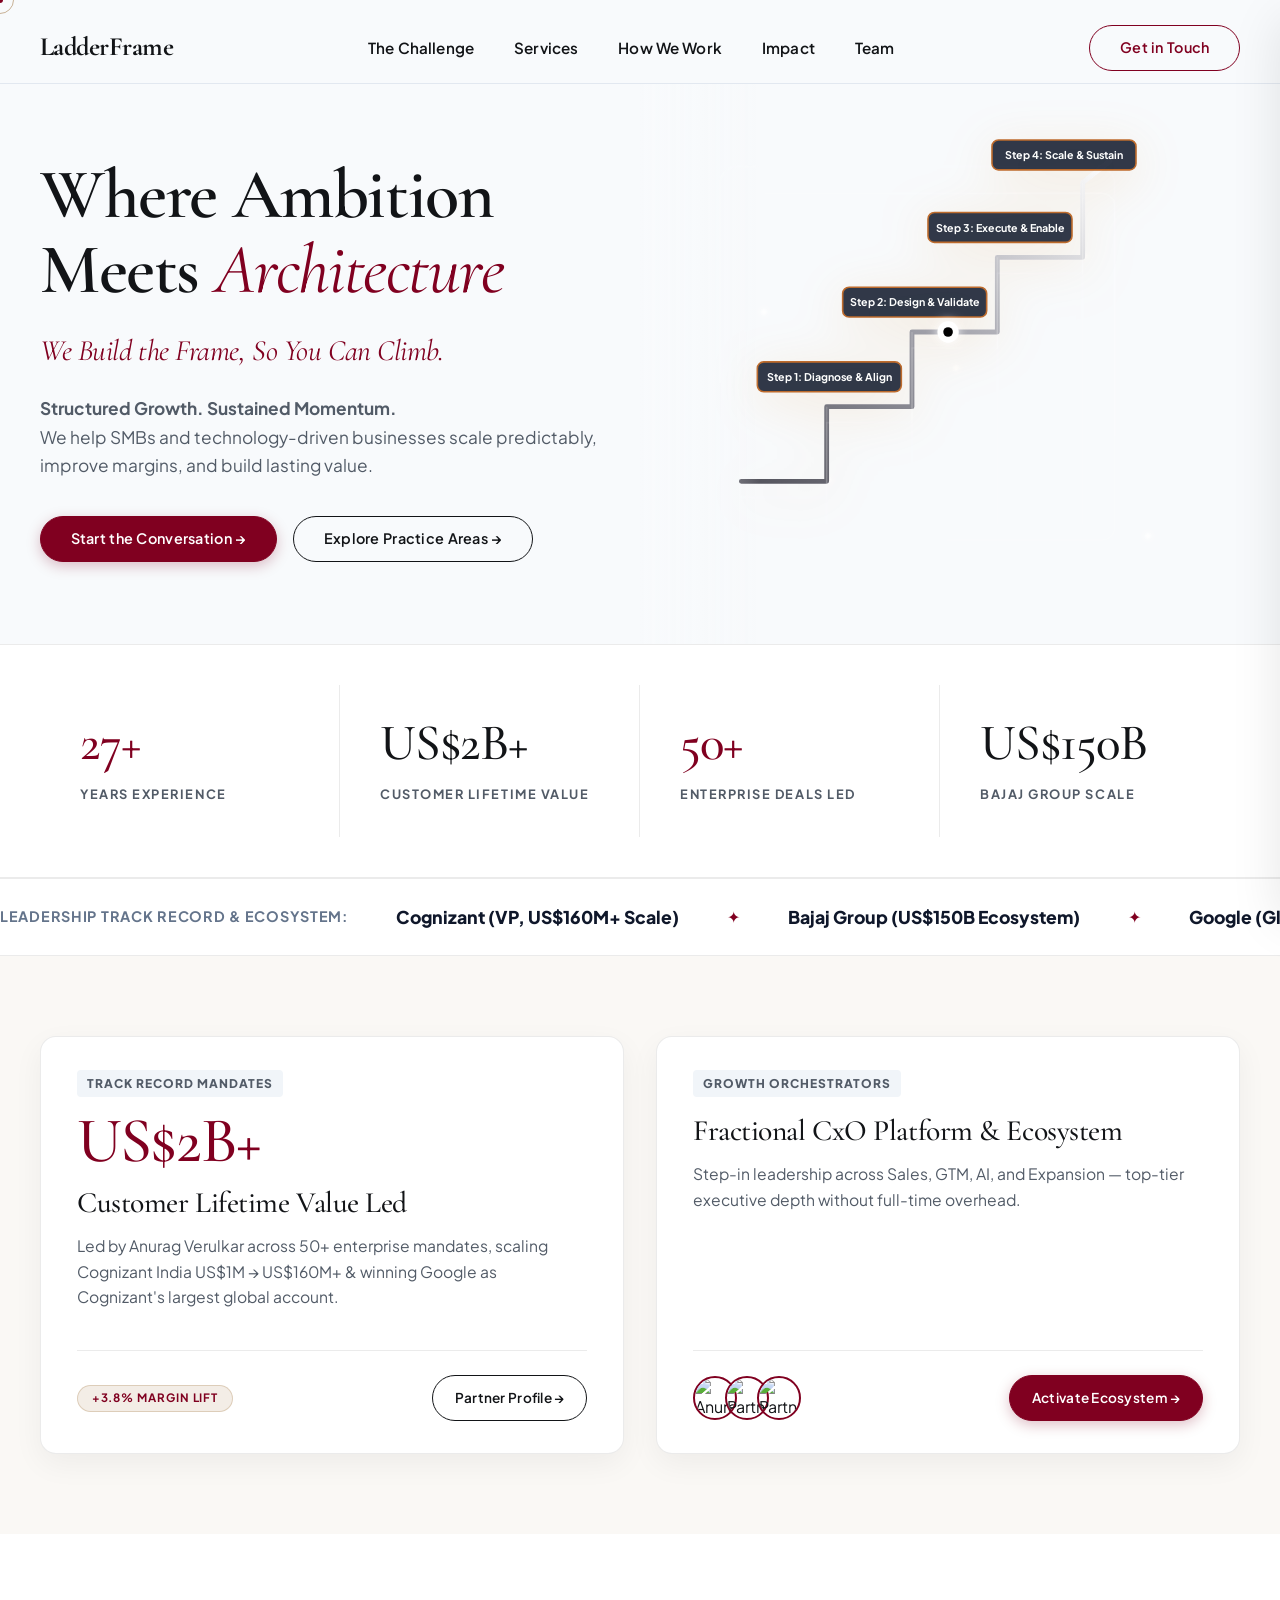
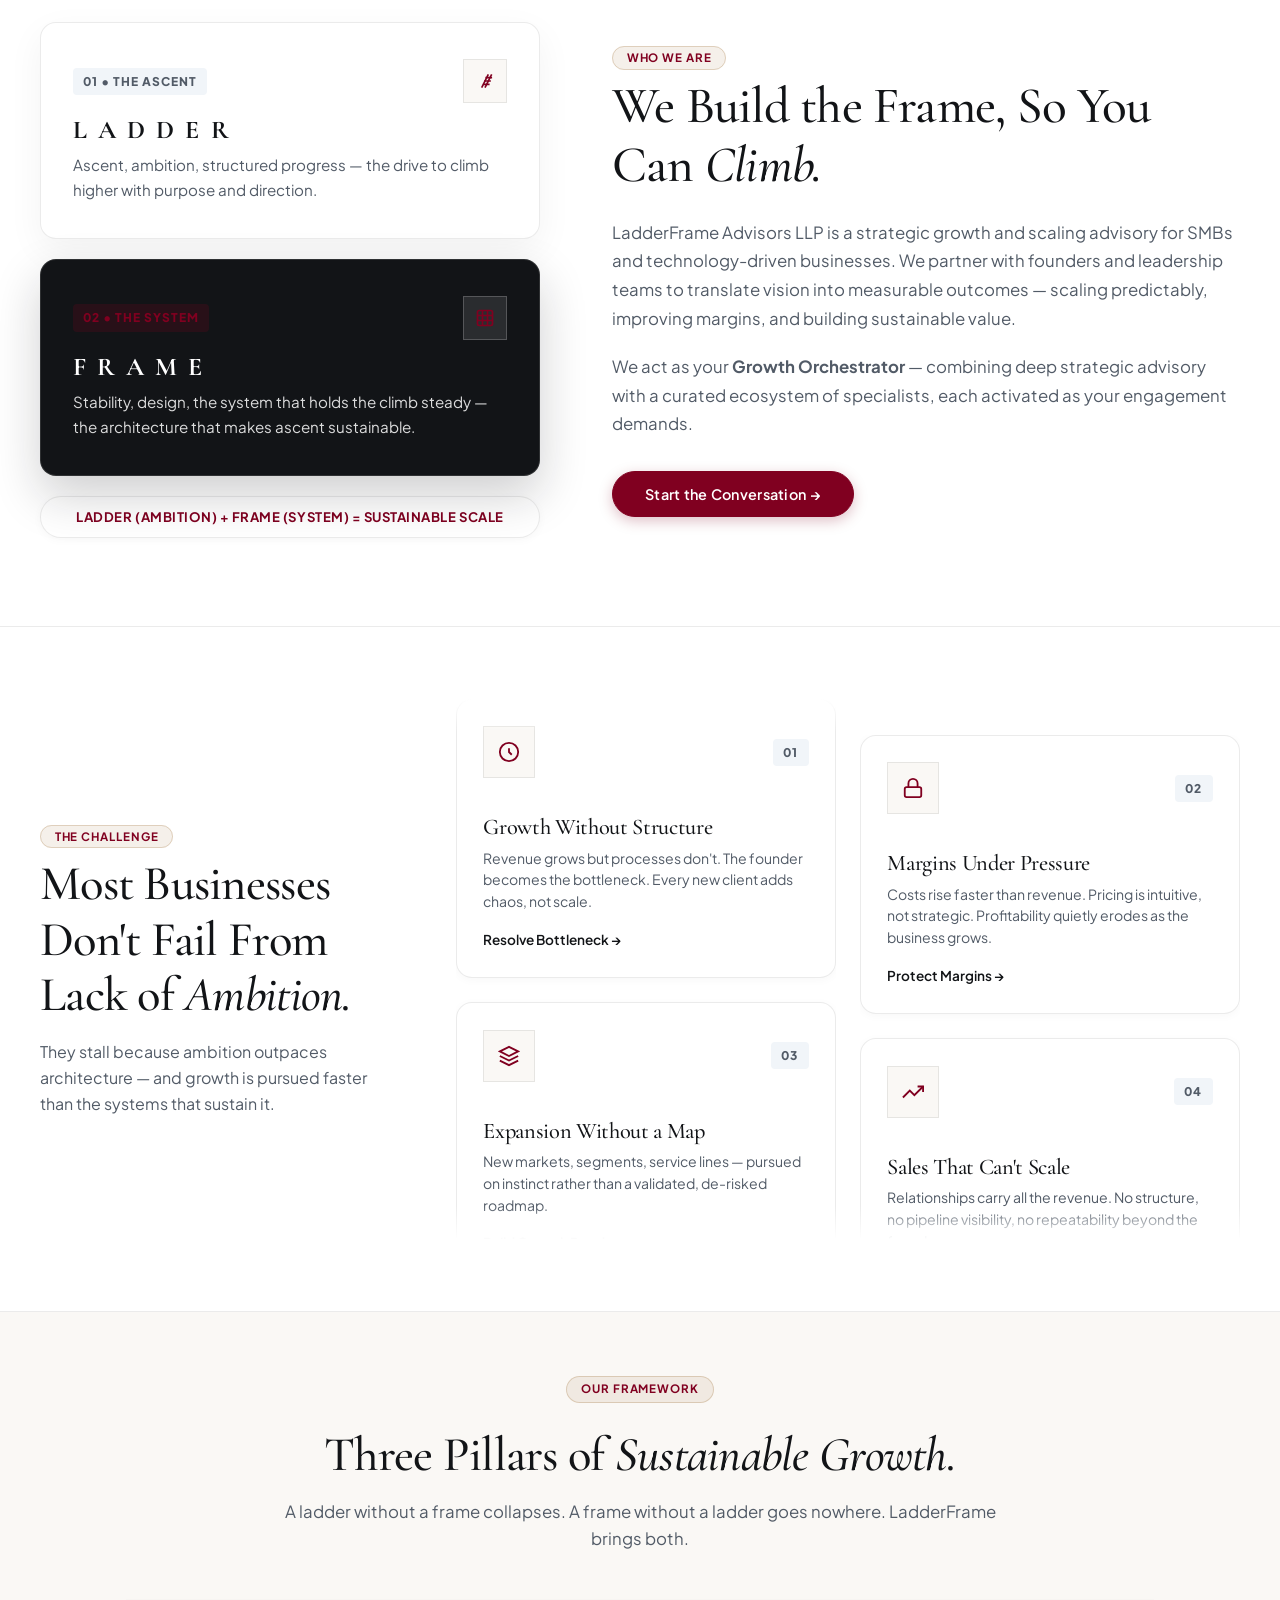
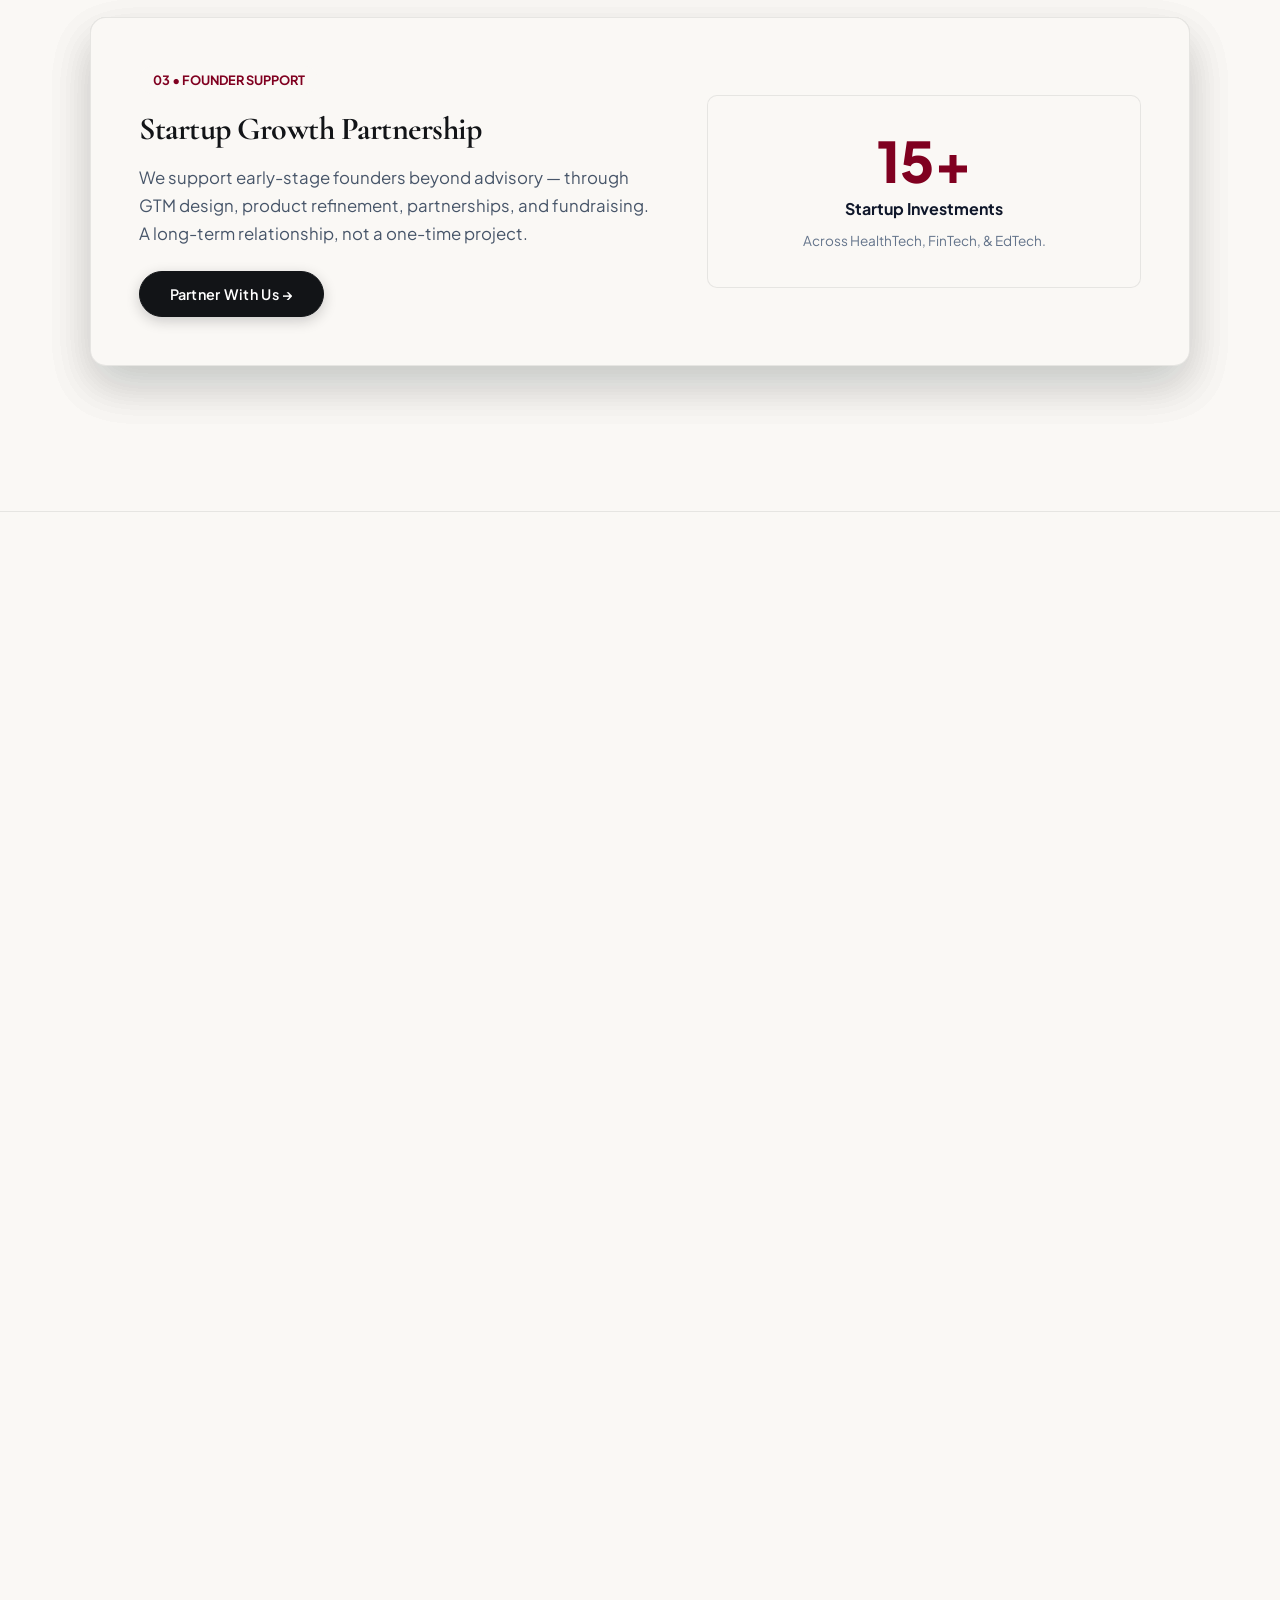
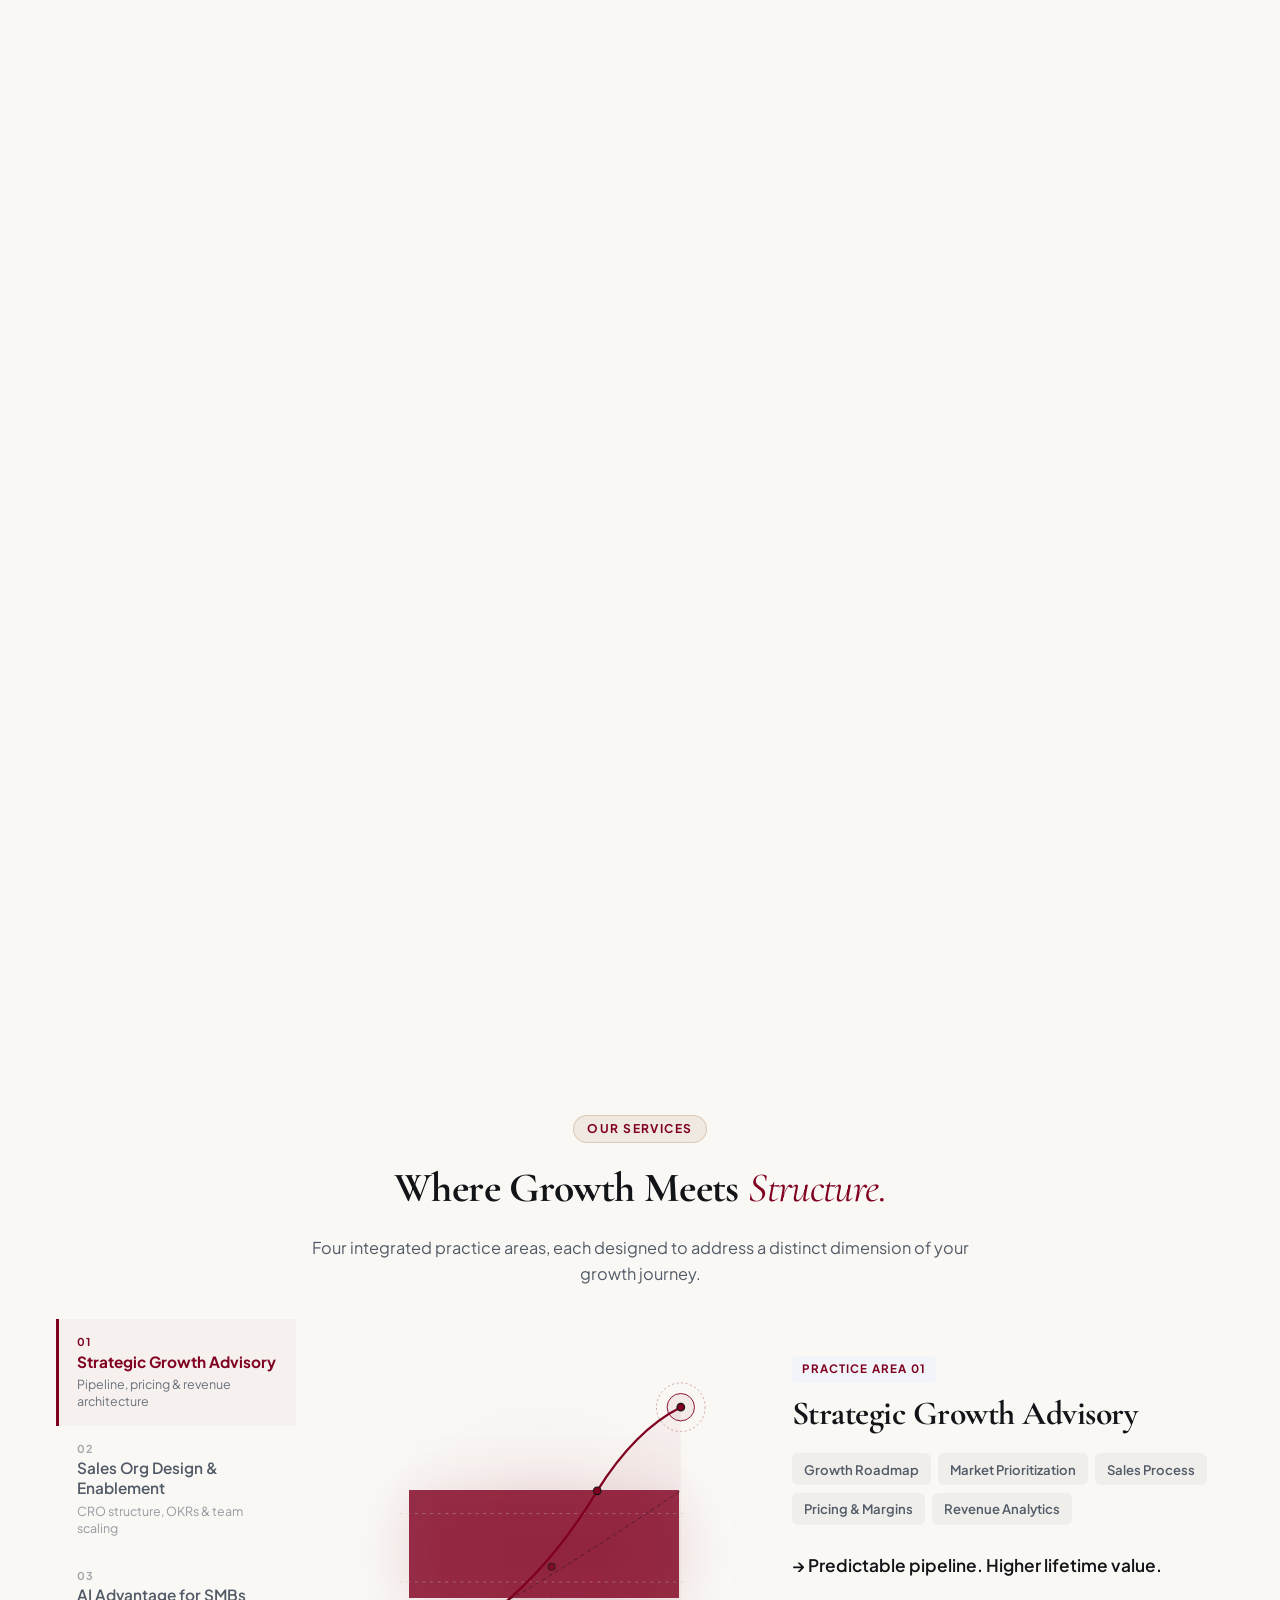
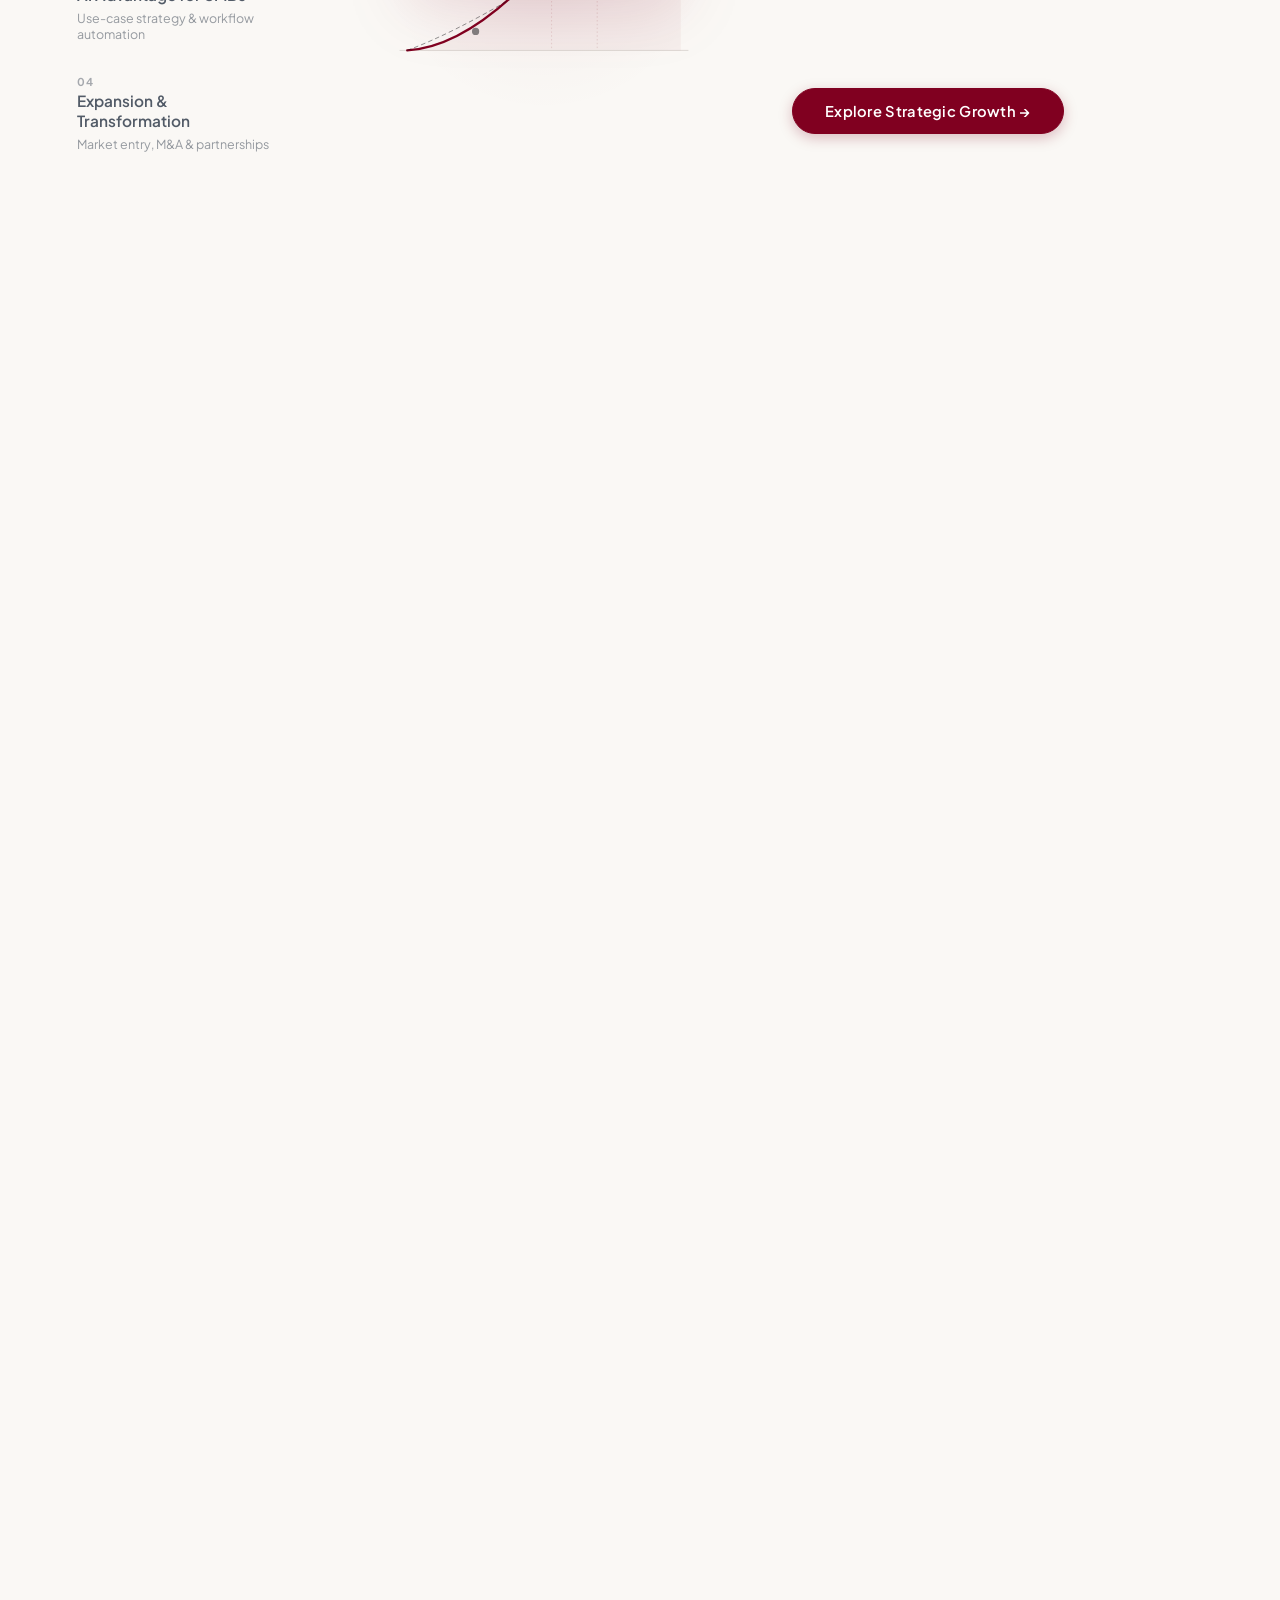
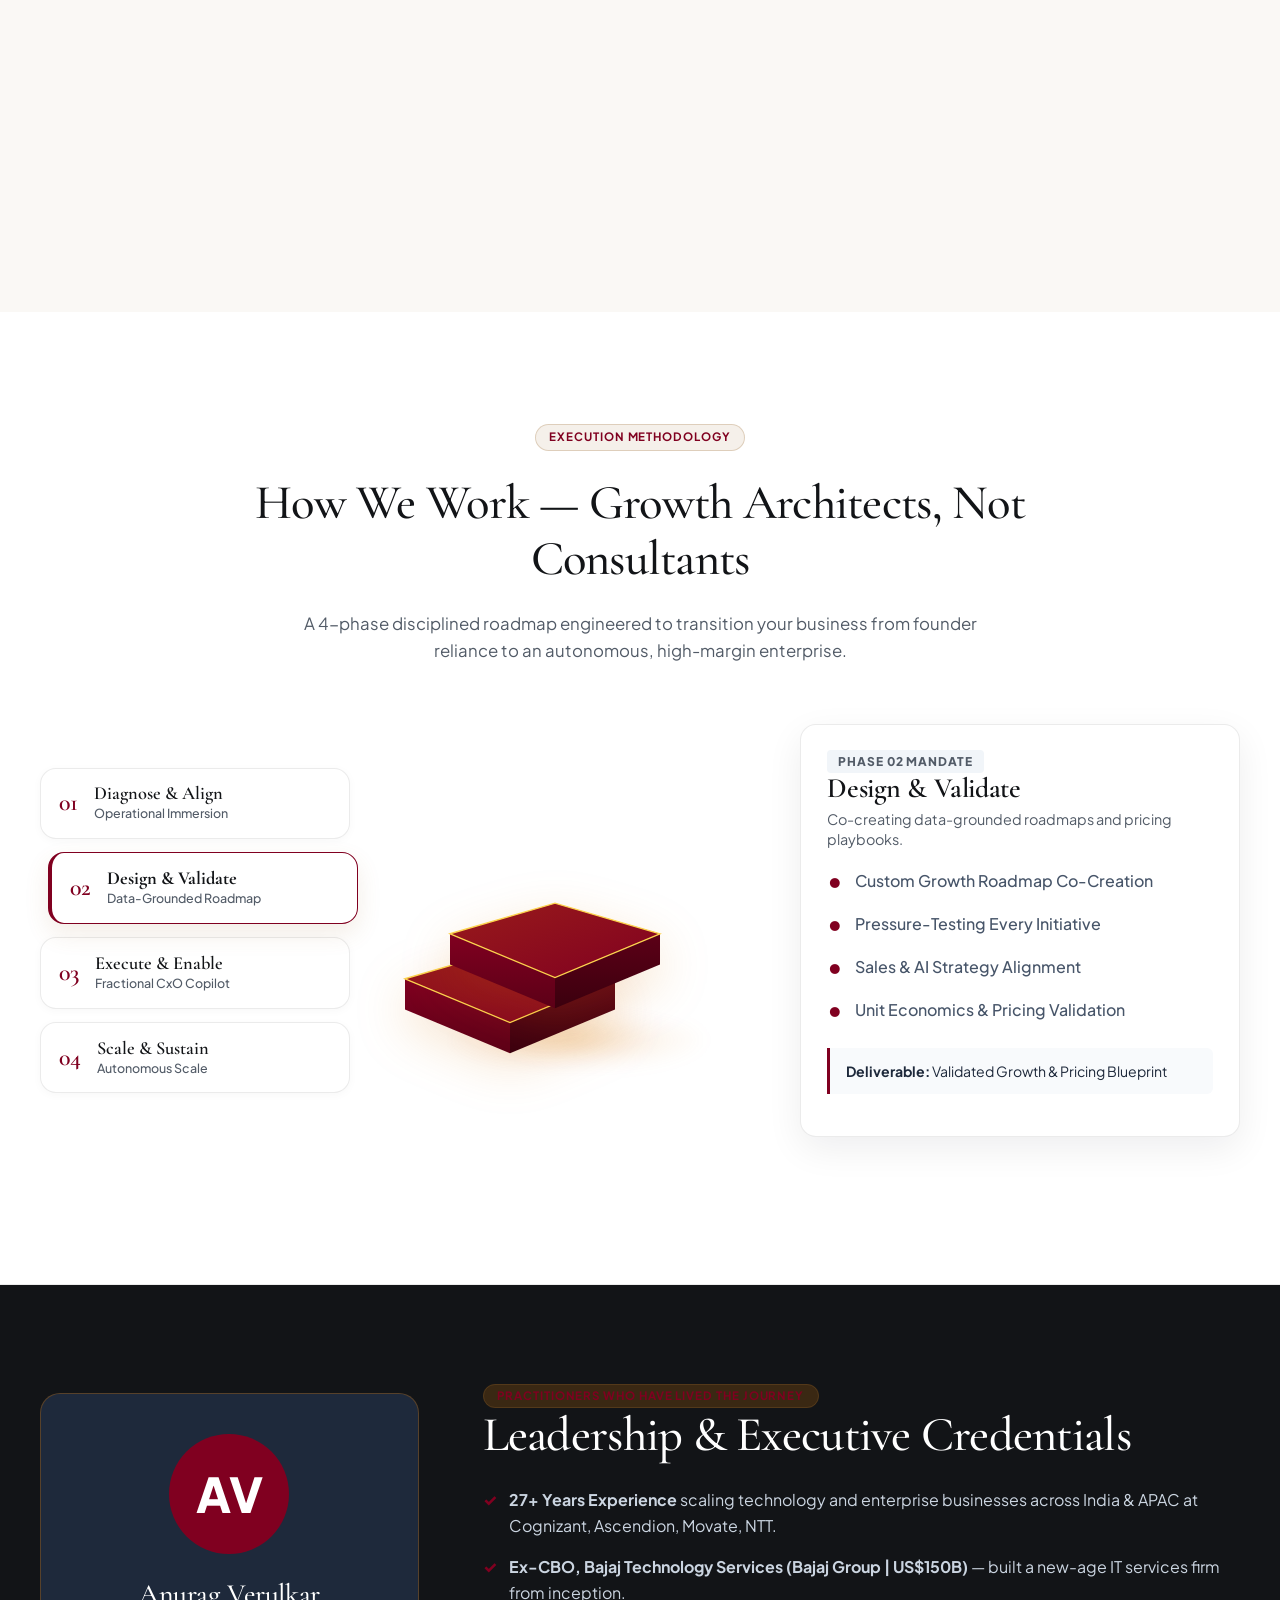
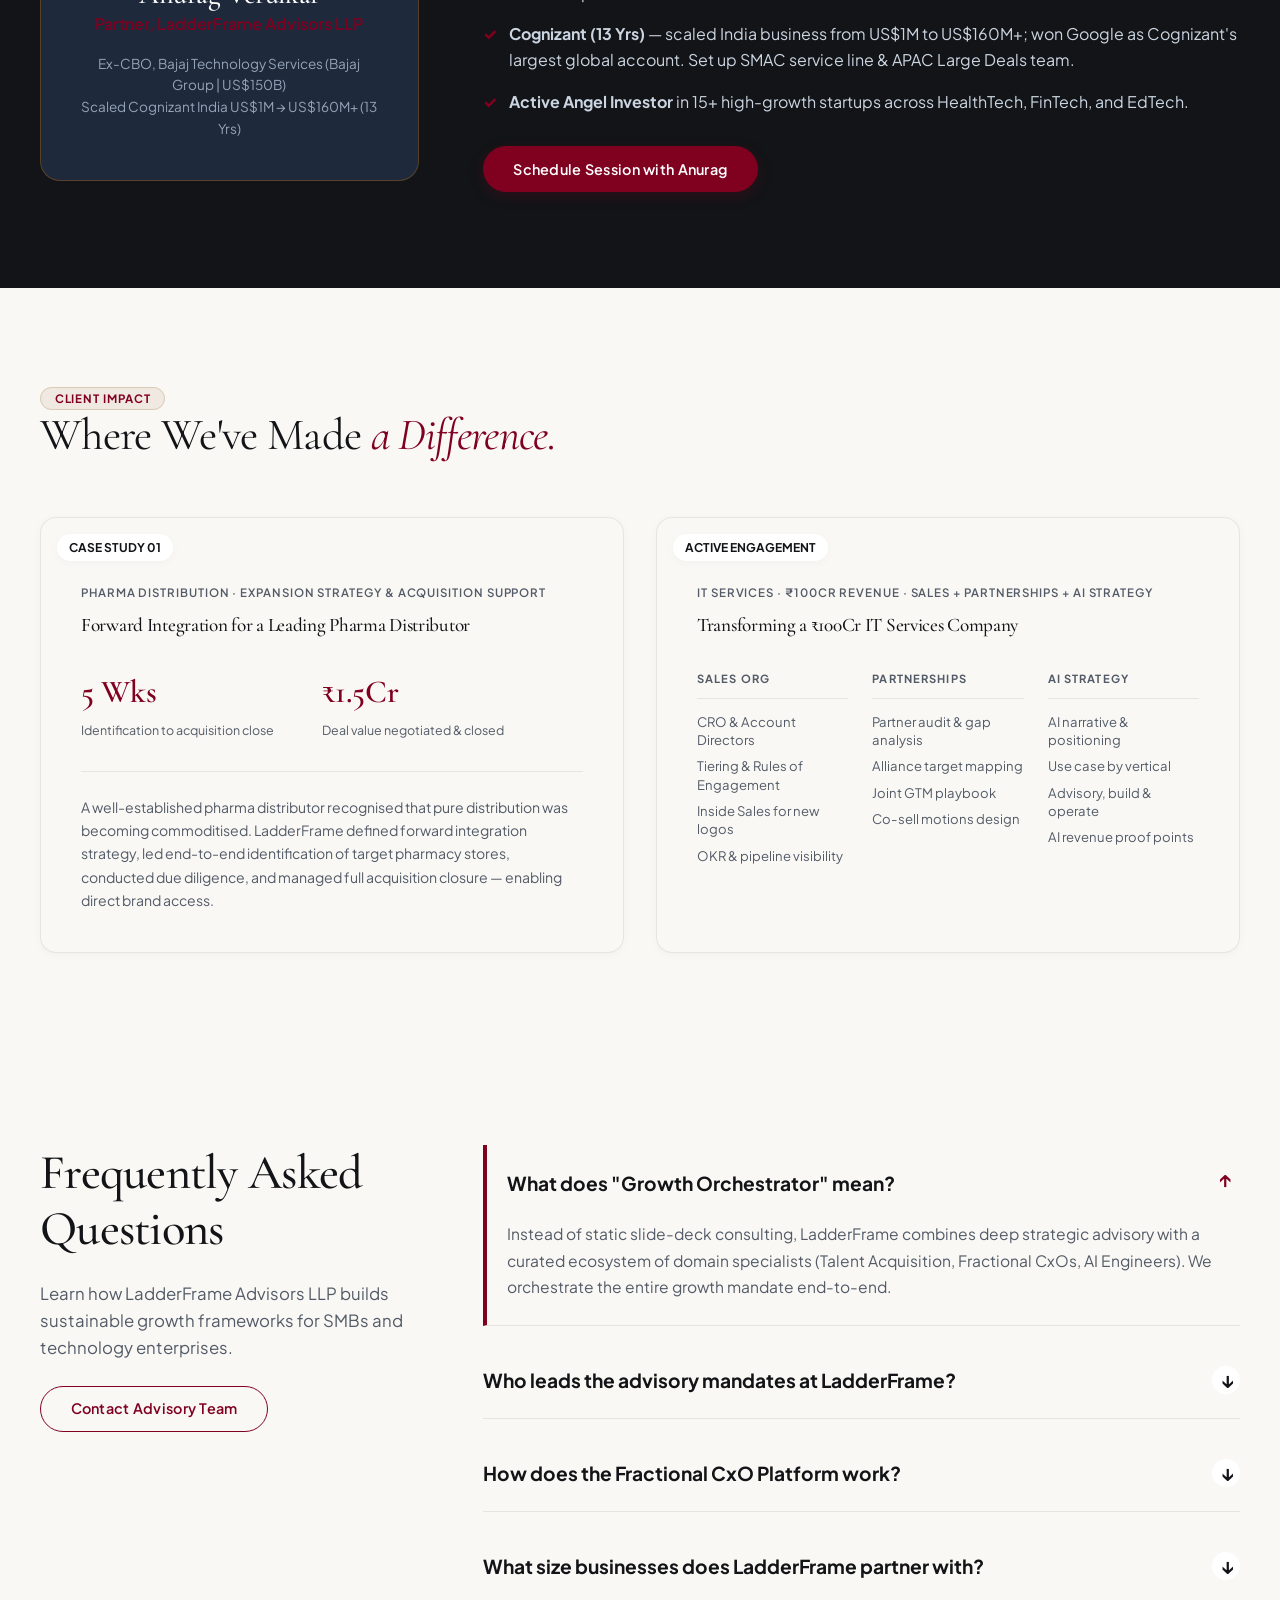
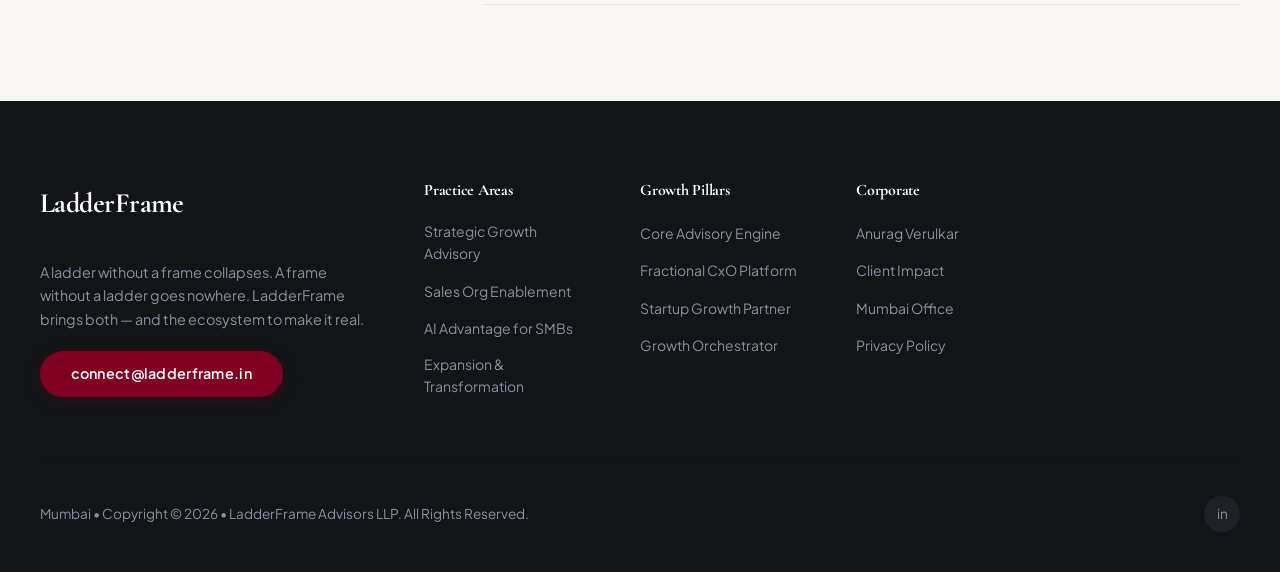
==== index.html @ ebd6ef1c "Initial commit" ====
<!DOCTYPE html>
<html lang="en">
<head>
  <meta charset="UTF-8">
  <meta name="viewport" content="width=device-width, initial-scale=1.0, viewport-fit=cover">
  <title>LadderFrame Advisors LLP | Where Ambition Meets Architecture</title>
  <meta name="description" content="LadderFrame Advisors LLP is a strategic growth and scaling advisory for SMBs and technology-driven businesses. We build the frame, so you can climb. Founded by Anurag Verulkar (27+ Yrs Exp, Ex-CBO Bajaj Tech Services).">
  
  <!-- CSS Stylesheet -->
  <link rel="stylesheet" href="styles.css">

  <!-- GSAP Libraries for ScrollTrigger Animations -->
  <script src="https://cdnjs.cloudflare.com/ajax/libs/gsap/3.12.5/gsap.min.js"></script>
  <script src="https://cdnjs.cloudflare.com/ajax/libs/gsap/3.12.5/ScrollTrigger.min.js"></script>
</head>
<body>

  <!-- LUXURY CUSTOM CURSOR -->
  <div class="custom-cursor-dot"></div>
  <div class="custom-cursor-ring"></div>

  <!-- TOP READING SCROLL PROGRESS BAR -->
  <div class="scroll-progress-bar"></div>

  <!-- FLOATING BACK TO TOP BUTTON -->
  <button class="back-to-top-btn" aria-label="Back to Top">↑</button>

  <!-- SITE HEADER & NAVIGATION -->
  <header class="site-header">
    <div class="container header-inner">
      <!-- Brand Name: LadderFrame (Clean Executive Typography) -->
      <a href="#" class="logo-text-brand" style="font-family: var(--font-serif); font-size: 1.65rem; font-weight: 700; color: var(--primary); letter-spacing: -0.02em; text-decoration: none;">
        LadderFrame
      </a>

      <!-- Desktop Navigation Menu (Without Links) -->
      <nav aria-label="Main Navigation">
        <ul class="nav-menu" style="gap: 2rem;">
          <li class="nav-item">
            <span class="nav-link-static">The Challenge</span>
          </li>
          <li class="nav-item">
            <span class="nav-link-static">Services</span>
          </li>
          <li class="nav-item">
            <span class="nav-link-static">How We Work</span>
          </li>
          <li class="nav-item">
            <span class="nav-link-static">Impact</span>
          </li>
          <li class="nav-item">
            <span class="nav-link-static">Team</span>
          </li>
        </ul>
      </nav>

      <!-- Header Actions -->
      <div class="header-actions">
        <button class="btn btn-expert" data-open-drawer>Get in Touch</button>
        <button class="mobile-nav-toggle" aria-label="Toggle Mobile Menu" data-open-drawer>☰</button>
      </div>
    </div>
  </header>

  <!-- MAIN CONTENT -->
  <main>

    <!-- HERO SECTION (ANIMATED LINE ART STAIRCASE & FRAME) -->
    <section class="hero-section">
      <!-- Right-side Animated Line Art Staircase Container -->
      <div class="hero-video-wrapper">
        <svg class="staircase-line-art-svg" viewBox="0 0 450 420" fill="none" xmlns="http://www.w3.org/2000/svg">
          <defs>
            <linearGradient id="monoLineGrad" x1="0%" y1="100%" x2="100%" y2="0%">
              <stop offset="0%" stop-color="#52525b"/>
              <stop offset="50%" stop-color="#a1a1aa"/>
              <stop offset="100%" stop-color="#ffffff"/>
            </linearGradient>
            <filter id="glow" x="-50%" y="-50%" width="200%" height="200%">
              <feGaussianBlur stdDeviation="5" result="blur" />
              <feComposite in="SourceGraphic" in2="blur" operator="over" />
            </filter>
          </defs>

          <!-- Outer Architectural Geometric Frame Lines (Monochrome) -->
          <rect class="draw-path-delay-2" x="30" y="25" width="370" height="350" rx="16" stroke="rgba(255, 255, 255, 0.12)" stroke-width="1.5" stroke-dasharray="6 6"/>
          <rect class="draw-path-delay-1" x="60" y="50" width="340" height="325" rx="12" stroke="rgba(255, 255, 255, 0.2)" stroke-width="1.5"/>

          <!-- 4-Step Ascending Staircase Main Line Art -->
          <path class="draw-path" d="M 50 320 H 130 V 250 H 210 V 180 H 290 V 110 H 370 V 40 L 395 20" stroke="url(#monoLineGrad)" stroke-width="4.5" stroke-linecap="round" stroke-linejoin="round"/>
          
          <!-- Structural Riser Support Lines (4 Steps) -->
          <path class="draw-path-delay-1" d="M 50 335 H 130 V 265 H 210 V 195 H 290 V 125 H 370 V 55" stroke="rgba(255, 255, 255, 0.1)" stroke-width="1.5" stroke-dasharray="4 4" stroke-linecap="round"/>
          <path class="draw-path-delay-2" d="M 130 250 V 360 M 210 180 V 360 M 290 110 V 360 M 370 40 V 360" stroke="rgba(255, 255, 255, 0.15)" stroke-width="1.5"/>

          <!-- 4 Interactive Pulsing Step Nodes with Floating Tooltips -->
          <g class="step-node-group node-group-1" data-step="1">
            <circle class="step-node-dot node-1" cx="130" cy="250" r="7" />
            <g class="step-tooltip">
              <rect x="65" y="208" width="135" height="28" rx="6" fill="#0f172a" stroke="#b45309" stroke-width="1.5"/>
              <text x="132.5" y="226" font-size="10" font-weight="700" fill="#ffffff" text-anchor="middle">Step 1: Diagnose & Align</text>
            </g>
          </g>
          <g class="step-node-group node-group-2" data-step="2">
            <circle class="step-node-dot node-2" cx="210" cy="180" r="7" />
            <g class="step-tooltip">
              <rect x="145" y="138" width="135" height="28" rx="6" fill="#0f172a" stroke="#b45309" stroke-width="1.5"/>
              <text x="212.5" y="156" font-size="10" font-weight="700" fill="#ffffff" text-anchor="middle">Step 2: Design & Validate</text>
            </g>
          </g>
          <g class="step-node-group node-group-3" data-step="3">
            <circle class="step-node-dot node-3" cx="290" cy="110" r="7" />
            <g class="step-tooltip">
              <rect x="225" y="68" width="135" height="28" rx="6" fill="#0f172a" stroke="#b45309" stroke-width="1.5"/>
              <text x="292.5" y="86" font-size="10" font-weight="700" fill="#ffffff" text-anchor="middle">Step 3: Execute & Enable</text>
            </g>
          </g>
          <g class="step-node-group node-group-4" data-step="4">
            <circle class="step-node-dot node-4" cx="370" cy="40" r="7" />
            <g class="step-tooltip">
              <rect x="285" y="0" width="135" height="28" rx="6" fill="#0f172a" stroke="#b45309" stroke-width="1.5"/>
              <text x="352.5" y="18" font-size="10" font-weight="700" fill="#ffffff" text-anchor="middle">Step 4: Scale & Sustain</text>
            </g>
          </g>

          <!-- Animated Pure White Light Orb Walking Across & Up Every Single Step -->
          <g>
            <circle cx="0" cy="0" r="10" fill="#FFFFFF" filter="url(#glow)"/>
            <circle cx="0" cy="0" r="4.5" fill="#000000"/>
            <animateMotion 
              path="M 50 320 H 130 V 250 H 210 V 180 H 290 V 110 H 370 V 40 L 395 20" 
              dur="6.5s" 
              repeatCount="indefinite" 
              calcMode="linear" />
          </g>
        </svg>
      </div>

      <!-- Floating Dandelion Seeds Animation Overlay -->
      <div class="dandelion-seeds-overlay">
        <div class="seed-particle seed-1"></div>
        <div class="seed-particle seed-2"></div>
        <div class="seed-particle seed-3"></div>
        <div class="seed-particle seed-4"></div>
        <div class="seed-particle seed-5"></div>
      </div>

      <div class="container">
        <div class="hero-content-wrapper">
          <h1 class="hero-title">Where Ambition Meets <span class="heading-serif">Architecture</span></h1>
          <h2 class="hero-subheading" style="font-family: var(--font-serif); font-style: italic; font-weight: 400; font-size: 1.85rem; color: var(--accent-gold);">We Build the Frame, So You Can Climb.</h2>
          <p class="hero-lede">
            <strong>Structured Growth. Sustained Momentum.</strong><br>
            We help SMBs and technology-driven businesses scale predictably, improve margins, and build lasting value.
          </p>
          <div class="hero-cta-wrapper">
            <button class="btn btn-gold" data-open-drawer>Start the Conversation →</button>
            <a href="#services" class="btn btn-outline">Explore Practice Areas →</a>
          </div>
        </div>
      </div>
    </section>

    <!-- FULL-WIDTH EXECUTIVE STATS BANNER SECTION -->
    <section class="fullwidth-stats-section" style="background-color: #ffffff; border-top: 1px solid var(--bg-border); border-bottom: 1px solid var(--bg-border); padding: 2.5rem 0; overflow: hidden; position: relative;">
      <div class="container">
        <div class="fullwidth-stats-grid" style="display: grid; grid-template-columns: repeat(4, 1fr); align-items: center;">
          
          <!-- Stat 1: 27+ Years Experience -->
          <div class="fullwidth-stat-item animate-on-scroll">
            <div class="stat-top-line gold"></div>
            <div class="fullwidth-stat-num gold" data-counter="27" data-prefix="" data-suffix="+">27+</div>
            <div class="fullwidth-stat-label">Years Experience</div>
          </div>

          <!-- Stat 2: US$2B+ Customer Lifetime Value -->
          <div class="fullwidth-stat-item animate-on-scroll">
            <div class="stat-top-line"></div>
            <div class="fullwidth-stat-num" data-counter="2" data-prefix="US$" data-suffix="B+">US$2B+</div>
            <div class="fullwidth-stat-label">Customer Lifetime Value</div>
          </div>

          <!-- Stat 3: 50+ Enterprise Deals Led -->
          <div class="fullwidth-stat-item animate-on-scroll">
            <div class="stat-top-line gold"></div>
            <div class="fullwidth-stat-num gold" data-counter="50" data-prefix="" data-suffix="+">50+</div>
            <div class="fullwidth-stat-label">Enterprise Deals Led</div>
          </div>

          <!-- Stat 4: US$150B Bajaj Group Scale -->
          <div class="fullwidth-stat-item animate-on-scroll">
            <div class="stat-top-line"></div>
            <div class="fullwidth-stat-num" data-counter="150" data-prefix="US$" data-suffix="B">US$150B</div>
            <div class="fullwidth-stat-label">Bajaj Group Scale</div>
          </div>

        </div>
      </div>
    </section>

    <!-- ENTERPRISE TRACK RECORD & PORTFOLIO LOGO MARQUEE -->
    <section class="logo-marquee-section" style="background: #ffffff; border-top: 1px solid var(--bg-border); border-bottom: 1px solid var(--bg-border); padding: 1.5rem 0; overflow: hidden;">
      <div style="display: flex; align-items: center; gap: 3rem; white-space: nowrap; animation: marqueeScroll 25s linear infinite;">
        <span style="font-weight: 700; font-size: 0.9rem; color: #64748b; letter-spacing: 0.05em; text-transform: uppercase;">Leadership Track Record & Ecosystem:</span>
        <span style="font-weight: 800; font-size: 1.1rem; color: #0f172a;">Cognizant (VP, US$160M+ Scale)</span>
        <span style="color: var(--accent-gold);">✦</span>
        <span style="font-weight: 800; font-size: 1.1rem; color: #0f172a;">Bajaj Group (US$150B Ecosystem)</span>
        <span style="color: var(--accent-gold);">✦</span>
        <span style="font-weight: 800; font-size: 1.1rem; color: #0f172a;">Google (Global Enterprise Win)</span>
        <span style="color: var(--accent-gold);">✦</span>
        <span style="font-weight: 800; font-size: 1.1rem; color: #0f172a;">15+ Angel Portfolio (HealthTech • FinTech • EdTech)</span>
        <span style="color: var(--accent-gold);">✦</span>
        <span style="font-weight: 800; font-size: 1.1rem; color: #0f172a;">SMAC Service Line & APAC Large Deals</span>
        <span style="color: var(--accent-gold);">✦</span>
        <span style="font-weight: 800; font-size: 1.1rem; color: #0f172a;">Cognizant (VP, US$160M+ Scale)</span>
        <span style="color: var(--accent-gold);">✦</span>
        <span style="font-weight: 800; font-size: 1.1rem; color: #0f172a;">Bajaj Group (US$150B Ecosystem)</span>
      </div>
    </section>

    <!-- VESTOX INTEGRATED REAL BUSINESS METRICS SECTION -->
    <section class="vestox-cards-section">
      <div class="container">
        <div class="vestox-grid">
          
          <!-- Metric Card 1: US$2B+ CLV Delivered -->
          <div class="vestox-card card-orange animate-on-scroll">
            <div>
              <span class="card-number-tag" style="margin-bottom: 0.75rem; display: inline-block;">TRACK RECORD MANDATES</span>
              <div class="vestox-card-number">US$2B+</div>
              <h3 class="vestox-card-title">Customer Lifetime Value Led</h3>
              <p class="vestox-card-desc">Led by Anurag Verulkar across 50+ enterprise mandates, scaling Cognizant India US$1M → US$160M+ & winning Google as Cognizant's largest global account.</p>
            </div>
            <div style="display: flex; align-items: center; justify-content: space-between; margin-top: 2.5rem; padding-top: 1.5rem; border-top: 1px solid var(--bg-border);">
              <span class="top-banner-badge" style="background: rgba(154, 107, 50, 0.12); color: var(--accent-gold); border: 1px solid rgba(154, 107, 50, 0.25);">+3.8% Margin Lift</span>
              <a href="#leadership" class="btn btn-outline" style="padding: 0.55rem 1.35rem; font-size: 0.85rem;">Partner Profile →</a>
            </div>
          </div>

          <!-- Metric Card 2: Fractional CxO Platform -->
          <div class="vestox-card card-brown animate-on-scroll">
            <div>
              <span class="card-number-tag" style="margin-bottom: 0.75rem; display: inline-block;">GROWTH ORCHESTRATORS</span>
              <h3 class="vestox-card-title" style="margin-top: 0.25rem;">Fractional CxO Platform & Ecosystem</h3>
              <p class="vestox-card-desc">Step-in leadership across Sales, GTM, AI, and Expansion — top-tier executive depth without full-time overhead.</p>
            </div>
            <div class="avatar-stack" style="margin-top: 2.5rem; padding-top: 1.5rem; border-top: 1px solid var(--bg-border);">
              <img src="https://assets.website-files.com/6391f853d48f24401d03ff53/639329e6307dbd57d8e20d0c_ava-03.webp" alt="Anurag Verulkar" class="avatar-item" style="border-color: var(--accent-gold);">
              <img src="https://assets.website-files.com/6391f853d48f24401d03ff53/639329e6d202616de0290a3b_ava-02.webp" alt="Partner 2" class="avatar-item" style="border-color: var(--accent-gold);">
              <img src="https://assets.website-files.com/6391f853d48f24401d03ff53/639329e6bff36d715796abd0_ava-01.webp" alt="Partner 3" class="avatar-item" style="border-color: var(--accent-gold);">
              <button class="btn btn-gold" style="margin-left: auto; padding: 0.55rem 1.35rem; font-size: 0.85rem;" data-open-drawer>Activate Ecosystem →</button>
            </div>
          </div>

        </div>
      </div>
    </section>

    <!-- WHO WE ARE SECTION (INTERLOCKING LADDER & FRAME ARCHITECTURAL STAGE) -->
    <section class="who-we-are-section" style="padding: 5.5rem 0; background-color: var(--bg-ultra-light); border-bottom: 1px solid var(--bg-border);">
      <div class="container">
        <div class="who-we-are-grid" style="display: grid; grid-template-columns: 500px 1fr; gap: 4.5rem; align-items: center;">
          
          <!-- LEFT INTERLOCKING DUAL ARCHITECTURAL CARDS -->
          <div class="who-we-are-cards-wrapper" style="display: flex; flex-direction: column; gap: 1.25rem;">
            
            <!-- CARD 1: LADDER (PORCELAIN AMBITION CARD) -->
            <div class="solution-card animate-on-scroll" style="background-color: #ffffff; border: 1px solid var(--bg-border); border-radius: var(--radius-lg); padding: 2.25rem 2rem; box-shadow: 0 12px 36px rgba(18, 20, 23, 0.05); position: relative;">
              <div style="display: flex; align-items: center; justify-content: space-between; margin-bottom: 0.75rem;">
                <span class="card-number-tag">01 • THE ASCENT</span>
                <div class="executive-icon-badge" style="width: 44px; height: 44px;">
                  <svg width="20" height="20" viewBox="0 0 24 24" fill="none" stroke="currentColor" stroke-width="2"><path d="M8 20L16 4"/><path d="M12 20L20 4"/><path d="M9.5 16H17.5"/><path d="M11 12H19"/><path d="M12.5 8H20.5"/></svg>
                </div>
              </div>
              <h3 style="font-family: var(--font-serif); font-size: 1.6rem; font-weight: 700; color: var(--primary); margin-bottom: 0.5rem; letter-spacing: 0.1em;">L A D D E R</h3>
              <p style="font-size: 0.95rem; line-height: 1.6; color: var(--text-muted); margin: 0;">
                Ascent, ambition, structured progress — the drive to climb higher with purpose and direction.
              </p>
            </div>

            <!-- CARD 2: FRAME (NAVY ARCHITECTURE MONOLITH CARD) -->
            <div class="solution-card animate-on-scroll" style="background-color: var(--primary); border: 1px solid rgba(255, 255, 255, 0.12); border-radius: var(--radius-lg); padding: 2.25rem 2rem; color: #ffffff; box-shadow: 0 20px 48px rgba(18, 20, 23, 0.2); position: relative;">
              <div style="display: flex; align-items: center; justify-content: space-between; margin-bottom: 0.75rem;">
                <span class="card-number-tag" style="background: rgba(128, 0, 32, 0.2); color: var(--accent-gold); border-color: rgba(128, 0, 32, 0.4);">02 • THE SYSTEM</span>
                <div class="executive-icon-badge" style="width: 44px; height: 44px; background: rgba(255, 255, 255, 0.1); color: var(--accent-gold); border-color: rgba(255, 255, 255, 0.2);">
                  <svg width="20" height="20" viewBox="0 0 24 24" fill="none" stroke="currentColor" stroke-width="2"><rect x="3" y="3" width="18" height="18" rx="2"/><line x1="9" y1="3" x2="9" y2="21"/><line x1="15" y1="3" x2="15" y2="21"/><line x1="3" y1="9" x2="21" y2="9"/><line x1="3" y1="15" x2="21" y2="15"/></svg>
                </div>
              </div>
              <h3 style="font-family: var(--font-serif); font-size: 1.6rem; font-weight: 700; color: #ffffff; margin-bottom: 0.5rem; letter-spacing: 0.1em;">F R A M E</h3>
              <p style="font-size: 0.95rem; line-height: 1.6; color: rgba(255, 255, 255, 0.85); margin: 0;">
                Stability, design, the system that holds the climb steady — the architecture that makes ascent sustainable.
              </p>
            </div>

            <!-- SYLLOGISM EQUATION BANNER -->
            <div style="background: #ffffff; border: 1px solid var(--bg-border); border-radius: var(--radius-pill); padding: 0.6rem 1.25rem; font-size: 0.82rem; font-weight: 700; color: var(--accent-gold); text-align: center; letter-spacing: 0.04em; box-shadow: var(--shadow-sm);">
              LADDER (AMBITION) + FRAME (SYSTEM) = SUSTAINABLE SCALE
            </div>

          </div>

          <!-- RIGHT EDITORIAL STORY BLOCK -->
          <div class="who-we-are-content">
            <span class="top-banner-badge" style="margin-bottom: 0.75rem;">WHO WE ARE</span>
            <h2 class="heading-lg" style="margin-top: 0.5rem; margin-bottom: 1.5rem; line-height: 1.15; font-size: clamp(2.2rem, 4vw, 3.25rem);">
              We Build the Frame, So You Can <em>Climb.</em>
            </h2>
            <p class="lede" style="font-size: 1.05rem; line-height: 1.7; color: var(--text-muted); margin-bottom: 1.25rem;">
              LadderFrame Advisors LLP is a strategic growth and scaling advisory for SMBs and technology-driven businesses. We partner with founders and leadership teams to translate vision into measurable outcomes — scaling predictably, improving margins, and building sustainable value.
            </p>
            <p class="lede" style="font-size: 1.05rem; line-height: 1.7; color: var(--text-muted); margin-bottom: 2rem;">
              We act as your <strong>Growth Orchestrator</strong> — combining deep strategic advisory with a curated ecosystem of specialists, each activated as your engagement demands.
            </p>
            <button class="btn btn-gold" data-open-drawer style="padding: 0.75rem 2rem;">Start the Conversation →</button>
          </div>

        </div>
      </div>
    </section>

    <!-- FOUR FOUNDER BOTTLENECKS SECTION (2-HALVED STICKY SPLIT LAYOUT) -->
    <section class="insights-section" style="padding: 4.5rem 0; background-color: var(--bg-ultra-light); border-bottom: 1px solid var(--bg-border);">
      <div class="container">
        <div class="split-sticky-grid" style="display: grid; grid-template-columns: 360px 1fr; gap: 3.5rem; align-items: center;">
          
          <!-- LEFT HALVED COLUMN (VERTICALLY CENTERED HEADER) -->
          <div class="split-left-sticky">
            <span class="top-banner-badge" style="margin-bottom: 0.5rem;">THE CHALLENGE</span>
            <h2 class="heading-lg" style="margin-top: 0.5rem; margin-bottom: 1rem; line-height: 1.15;">Most Businesses Don't Fail From Lack of <em>Ambition.</em></h2>
            <p class="lede" style="font-size: 1rem; line-height: 1.6;">
              They stall because ambition outpaces architecture — and growth is pursued faster than the systems that sustain it.
            </p>
          </div>

          <!-- RIGHT HALVED COLUMN (2-COLUMN STAGGERED VERTICALLY LOOPING MARQUEE) -->
          <div class="split-right-marquee-wrapper">
            <div class="marquee-vertical-stage">
              
              <!-- COLUMN 1 (Bottlenecks 01 & 03) -->
              <div class="marquee-column col-left">
                <div class="marquee-track-vertical">
                  <!-- Set 1 -->
                  <div class="solution-card" style="background: #ffffff; border: 1px solid var(--bg-border); border-radius: var(--radius-lg); padding: 1.65rem; box-shadow: var(--shadow-sm);">
                    <div style="display: flex; align-items: center; justify-content: space-between; margin-bottom: 1rem;">
                      <div class="executive-icon-badge">
                        <svg width="22" height="22" viewBox="0 0 24 24" fill="none" stroke="currentColor" stroke-width="2"><circle cx="12" cy="12" r="10"/><path d="M12 8v4l3 3"/></svg>
                      </div>
                      <span class="card-number-tag">01</span>
                    </div>
                    <h3 class="solution-title" style="font-size: 1.4rem; margin-bottom: 0.4rem;">Growth Without Structure</h3>
                    <p class="solution-desc" style="margin-bottom: 1rem; font-size: 0.88rem; line-height: 1.55;">Revenue grows but processes don't. The founder becomes the bottleneck. Every new client adds chaos, not scale.</p>
                    <a href="#" class="solution-link" data-open-drawer style="font-weight: 600; font-size: 0.85rem;">Resolve Bottleneck →</a>
                  </div>

                  <div class="solution-card" style="background: #ffffff; border: 1px solid var(--bg-border); border-radius: var(--radius-lg); padding: 1.65rem; box-shadow: var(--shadow-sm);">
                    <div style="display: flex; align-items: center; justify-content: space-between; margin-bottom: 1rem;">
                      <div class="executive-icon-badge">
                        <svg width="22" height="22" viewBox="0 0 24 24" fill="none" stroke="currentColor" stroke-width="2"><polygon points="12 2 2 7 12 12 22 7 12 2"/><polyline points="2 17 12 22 22 17"/><polyline points="2 12 12 17 22 12"/></svg>
                      </div>
                      <span class="card-number-tag">03</span>
                    </div>
                    <h3 class="solution-title" style="font-size: 1.4rem; margin-bottom: 0.4rem;">Expansion Without a Map</h3>
                    <p class="solution-desc" style="margin-bottom: 1rem; font-size: 0.88rem; line-height: 1.55;">New markets, segments, service lines — pursued on instinct rather than a validated, de-risked roadmap.</p>
                    <a href="#" class="solution-link" data-open-drawer style="font-weight: 600; font-size: 0.85rem;">Build Growth Roadmap →</a>
                  </div>

                  <!-- Seamless Duplicate Set for Infinite Loop -->
                  <div class="solution-card" aria-hidden="true" style="background: #ffffff; border: 1px solid var(--bg-border); border-radius: var(--radius-lg); padding: 1.65rem; box-shadow: var(--shadow-sm);">
                    <div style="display: flex; align-items: center; justify-content: space-between; margin-bottom: 1rem;">
                      <div class="executive-icon-badge">
                        <svg width="22" height="22" viewBox="0 0 24 24" fill="none" stroke="currentColor" stroke-width="2"><circle cx="12" cy="12" r="10"/><path d="M12 8v4l3 3"/></svg>
                      </div>
                      <span class="card-number-tag">01</span>
                    </div>
                    <h3 class="solution-title" style="font-size: 1.4rem; margin-bottom: 0.4rem;">Growth Without Structure</h3>
                    <p class="solution-desc" style="margin-bottom: 1rem; font-size: 0.88rem; line-height: 1.55;">Revenue grows but processes don't. The founder becomes the bottleneck. Every new client adds chaos, not scale.</p>
                    <a href="#" class="solution-link" data-open-drawer style="font-weight: 600; font-size: 0.85rem;">Resolve Bottleneck →</a>
                  </div>

                  <div class="solution-card" aria-hidden="true" style="background: #ffffff; border: 1px solid var(--bg-border); border-radius: var(--radius-lg); padding: 1.65rem; box-shadow: var(--shadow-sm);">
                    <div style="display: flex; align-items: center; justify-content: space-between; margin-bottom: 1rem;">
                      <div class="executive-icon-badge">
                        <svg width="22" height="22" viewBox="0 0 24 24" fill="none" stroke="currentColor" stroke-width="2"><polygon points="12 2 2 7 12 12 22 7 12 2"/><polyline points="2 17 12 22 22 17"/><polyline points="2 12 12 17 22 12"/></svg>
                      </div>
                      <span class="card-number-tag">03</span>
                    </div>
                    <h3 class="solution-title" style="font-size: 1.4rem; margin-bottom: 0.4rem;">Expansion Without a Map</h3>
                    <p class="solution-desc" style="margin-bottom: 1rem; font-size: 0.88rem; line-height: 1.55;">New markets, segments, service lines — pursued on instinct rather than a validated, de-risked roadmap.</p>
                    <a href="#" class="solution-link" data-open-drawer style="font-weight: 600; font-size: 0.85rem;">Build Growth Roadmap →</a>
                  </div>
                </div>
              </div>

              <!-- COLUMN 2 (Bottlenecks 02 & 04 — Staggered Offset) -->
              <div class="marquee-column col-right" style="margin-top: 36px;">
                <div class="marquee-track-vertical">
                  <!-- Set 1 -->
                  <div class="solution-card" style="background: #ffffff; border: 1px solid var(--bg-border); border-radius: var(--radius-lg); padding: 1.65rem; box-shadow: var(--shadow-sm);">
                    <div style="display: flex; align-items: center; justify-content: space-between; margin-bottom: 1rem;">
                      <div class="executive-icon-badge">
                        <svg width="22" height="22" viewBox="0 0 24 24" fill="none" stroke="currentColor" stroke-width="2"><rect x="3" y="11" width="18" height="11" rx="2" ry="2"/><path d="M7 11V7a5 5 0 0 1 10 0v4"/></svg>
                      </div>
                      <span class="card-number-tag">02</span>
                    </div>
                    <h3 class="solution-title" style="font-size: 1.4rem; margin-bottom: 0.4rem;">Margins Under Pressure</h3>
                    <p class="solution-desc" style="margin-bottom: 1rem; font-size: 0.88rem; line-height: 1.55;">Costs rise faster than revenue. Pricing is intuitive, not strategic. Profitability quietly erodes as the business grows.</p>
                    <a href="#" class="solution-link" data-open-drawer style="font-weight: 600; font-size: 0.85rem;">Protect Margins →</a>
                  </div>

                  <div class="solution-card" style="background: #ffffff; border: 1px solid var(--bg-border); border-radius: var(--radius-lg); padding: 1.65rem; box-shadow: var(--shadow-sm);">
                    <div style="display: flex; align-items: center; justify-content: space-between; margin-bottom: 1rem;">
                      <div class="executive-icon-badge">
                        <svg width="22" height="22" viewBox="0 0 24 24" fill="none" stroke="currentColor" stroke-width="2"><path d="M23 6l-9.5 9.5-5-5L1 18"/><path d="M17 6h6v6"/></svg>
                      </div>
                      <span class="card-number-tag">04</span>
                    </div>
                    <h3 class="solution-title" style="font-size: 1.4rem; margin-bottom: 0.4rem;">Sales That Can't Scale</h3>
                    <p class="solution-desc" style="margin-bottom: 1rem; font-size: 0.88rem; line-height: 1.55;">Relationships carry all the revenue. No structure, no pipeline visibility, no repeatability beyond the founder.</p>
                    <a href="#" class="solution-link" data-open-drawer style="font-weight: 600; font-size: 0.85rem;">Scale Sales Engine →</a>
                  </div>

                  <!-- Seamless Duplicate Set for Infinite Loop -->
                  <div class="solution-card" aria-hidden="true" style="background: #ffffff; border: 1px solid var(--bg-border); border-radius: var(--radius-lg); padding: 1.65rem; box-shadow: var(--shadow-sm);">
                    <div style="display: flex; align-items: center; justify-content: space-between; margin-bottom: 1rem;">
                      <div class="executive-icon-badge">
                        <svg width="22" height="22" viewBox="0 0 24 24" fill="none" stroke="currentColor" stroke-width="2"><rect x="3" y="11" width="18" height="11" rx="2" ry="2"/><path d="M7 11V7a5 5 0 0 1 10 0v4"/></svg>
                      </div>
                      <span class="card-number-tag">02</span>
                    </div>
                    <h3 class="solution-title" style="font-size: 1.4rem; margin-bottom: 0.4rem;">Margins Under Pressure</h3>
                    <p class="solution-desc" style="margin-bottom: 1rem; font-size: 0.88rem; line-height: 1.55;">Costs rise faster than revenue. Pricing is intuitive, not strategic. Profitability quietly erodes as the business grows.</p>
                    <a href="#" class="solution-link" data-open-drawer style="font-weight: 600; font-size: 0.85rem;">Protect Margins →</a>
                  </div>

                  <div class="solution-card" aria-hidden="true" style="background: #ffffff; border: 1px solid var(--bg-border); border-radius: var(--radius-lg); padding: 1.65rem; box-shadow: var(--shadow-sm);">
                    <div style="display: flex; align-items: center; justify-content: space-between; margin-bottom: 1rem;">
                      <div class="executive-icon-badge">
                        <svg width="22" height="22" viewBox="0 0 24 24" fill="none" stroke="currentColor" stroke-width="2"><path d="M23 6l-9.5 9.5-5-5L1 18"/><path d="M17 6h6v6"/></svg>
                      </div>
                      <span class="card-number-tag">04</span>
                    </div>
                    <h3 class="solution-title" style="font-size: 1.4rem; margin-bottom: 0.4rem;">Sales That Can't Scale</h3>
                    <p class="solution-desc" style="margin-bottom: 1rem; font-size: 0.88rem; line-height: 1.55;">Relationships carry all the revenue. No structure, no pipeline visibility, no repeatability beyond the founder.</p>
                    <a href="#" class="solution-link" data-open-drawer style="font-weight: 600; font-size: 0.85rem;">Scale Sales Engine →</a>
                  </div>
                </div>
              </div>

            </div>
          </div>

        </div>
      </div>
    </section>

    <!-- THREE PILLARS SECTION (Pinned Card Stacking Scroll Experience) -->
    <div id="pillars-stack-wrapper" style="height: 320vh; position: relative;">
      <section class="vestox-tabs-section pillars-pinned-stage" id="pillars">
        <div class="container">
          <div class="section-header animate-on-scroll">
            <span class="top-banner-badge" style="margin-bottom: 0.5rem;">OUR FRAMEWORK</span>
            <h2 class="heading-lg">Three Pillars of <em>Sustainable Growth.</em></h2>
            <p class="lede">A ladder without a frame collapses. A frame without a ladder goes nowhere. LadderFrame brings both.</p>
          </div>

          <div class="vestox-tab-stage-stack">
            <!-- Pillar 1 (Starts active at top) -->
            <div class="vestox-tab-card-stack pillar-card-1">
              <div>
                <span class="vestox-tab-badge">01 • CORE ADVISORY ENGINE</span>
                <h3 class="vestox-tab-title">Scaling SMBs & Tech Businesses</h3>
                <p class="vestox-tab-desc">
                  We design operating frameworks, improve margins, and build execution rhythms that support intelligent, predictable scale for growing businesses.
                </p>
                <button class="btn btn-gold" data-open-drawer>Explore Core Advisory →</button>
              </div>
              <div class="vestox-chart-widget">
                <div class="vestox-chart-stat">+3.8%</div>
                <div style="font-weight: 700; color: #0f172a;">Margin Expansion Lift</div>
                <p style="font-size: 0.85rem; color: #64748b; margin-top: 0.5rem;">P&L optimization across enterprise sales & delivery.</p>
              </div>
            </div>

            <!-- Pillar 2 (Slides up & stacks over Pillar 1) -->
            <div class="vestox-tab-card-stack pillar-card-2">
              <div>
                <span class="vestox-tab-badge">02 • LEADERSHIP ACCESS</span>
                <h3 class="vestox-tab-title">Fractional CxO Platform</h3>
                <p class="vestox-tab-desc">
                  We are building a collaborative ecosystem of experienced CxOs who can step in as fractional leaders — bringing top-tier depth without full-time overhead.
                </p>
                <button class="btn btn-outline" data-open-drawer>Request Fractional CxO →</button>
              </div>
              <div class="vestox-chart-widget" style="background: var(--accent-gold-bg);">
                <div class="vestox-chart-stat" style="color: var(--primary);">27+ Yrs</div>
                <div style="font-weight: 700; color: #0f172a;">Executive Depth</div>
                <p style="font-size: 0.85rem; color: #64748b; margin-top: 0.5rem;">Led by seasoned industry practitioners.</p>
              </div>
            </div>

            <!-- Pillar 3 (Slides up & stacks over Pillar 2) -->
            <div class="vestox-tab-card-stack pillar-card-3">
              <div>
                <span class="vestox-tab-badge">03 • FOUNDER SUPPORT</span>
                <h3 class="vestox-tab-title">Startup Growth Partnership</h3>
                <p class="vestox-tab-desc">
                  We support early-stage founders beyond advisory — through GTM design, product refinement, partnerships, and fundraising. A long-term relationship, not a one-time project.
                </p>
                <button class="btn btn-primary" data-open-drawer>Partner With Us →</button>
              </div>
              <div class="vestox-chart-widget">
                <div class="vestox-chart-stat" style="color: var(--accent-gold);">15+</div>
                <div style="font-weight: 700; color: #0f172a;">Startup Investments</div>
                <p style="font-size: 0.85rem; color: #64748b; margin-top: 0.5rem;">Across HealthTech, FinTech, & EdTech.</p>
              </div>
            </div>

          </div>
        </div>
      </section>
    </div>

    <!-- FOUR INTEGRATED PRACTICE AREAS SECTION (HYBRID TRESMARES EXECUTIVE SCROLL & TAB STAGE) -->
    <div id="services-scroll-wrapper" style="height: 280vh; position: relative;">
      <section class="practice-areas-pinned-section" id="services" style="position: sticky; top: 0; left: 0; width: 100%; height: 100vh; overflow: hidden; background-color: var(--bg-white); display: flex; flex-direction: column; justify-content: center; padding: 3.5rem 0;">
        <div class="container" style="max-width: 1280px; margin: 0 auto; width: 100%;">
          
          <!-- Header -->
          <div class="section-header animate-on-scroll" style="margin-bottom: 2rem; text-align: center;">
            <span class="top-banner-badge" style="margin-bottom: 0.4rem; text-transform: uppercase; font-size: 0.75rem; letter-spacing: 0.12em;">OUR SERVICES</span>
            <h2 class="heading-lg" style="font-family: var(--font-serif); font-size: 2.6rem; margin-bottom: 0.4rem; font-weight: 700; color: var(--primary);">
              Where Growth Meets <span style="font-style: italic; color: var(--accent-gold); font-weight: 400;">Structure.</span>
            </h2>
            <p class="lede" style="margin: 0 auto; max-width: 680px; font-size: 1.02rem; color: var(--text-muted);">
              Four integrated practice areas, each designed to address a distinct dimension of your growth journey.
            </p>
          </div>

          <!-- SEAMLESS 3-COLUMN LAYOUT -->
          <div class="practice-main-3col-stage" style="display: grid; grid-template-columns: 240px 1fr 1fr; gap: 2rem; align-items: center; position: relative; padding: 0 1rem;">
            
            <!-- LEFT COLUMN: MINIMAL VERTICAL STEPPER WITH SUB-DESCRIPTIONS -->
            <div class="services-nav-vertical" style="display: flex; flex-direction: column; gap: 0;">
              <button class="services-tab-btn active" data-serv-index="0" style="padding: 1rem 1.15rem; border-radius: 0; border: none; border-left: 3px solid #800020; background: rgba(128, 0, 32, 0.03); color: #800020; text-align: left; cursor: pointer; transition: all 0.3s ease;">
                <div style="font-size: 0.68rem; font-weight: 700; color: var(--accent-gold); margin-bottom: 0.2rem; letter-spacing: 0.08em;">01</div>
                <div style="font-size: 0.96rem; font-weight: 700; line-height: 1.3; margin-bottom: 0.3rem;">Strategic Growth Advisory</div>
                <div style="font-size: 0.78rem; color: var(--text-muted); line-height: 1.35; opacity: 0.85;">Pipeline, pricing & revenue architecture</div>
              </button>
              
              <button class="services-tab-btn" data-serv-index="1" style="padding: 1rem 1.15rem; border-radius: 0; border: none; border-left: 3px solid transparent; background: transparent; color: var(--text-muted); text-align: left; cursor: pointer; transition: all 0.3s ease;">
                <div style="font-size: 0.68rem; font-weight: 700; opacity: 0.5; margin-bottom: 0.2rem; letter-spacing: 0.08em;">02</div>
                <div style="font-size: 0.96rem; font-weight: 600; line-height: 1.3; margin-bottom: 0.3rem;">Sales Org Design & Enablement</div>
                <div style="font-size: 0.78rem; line-height: 1.35; opacity: 0.6;">CRO structure, OKRs & team scaling</div>
              </button>
              
              <button class="services-tab-btn" data-serv-index="2" style="padding: 1rem 1.15rem; border-radius: 0; border: none; border-left: 3px solid transparent; background: transparent; color: var(--text-muted); text-align: left; cursor: pointer; transition: all 0.3s ease;">
                <div style="font-size: 0.68rem; font-weight: 700; opacity: 0.5; margin-bottom: 0.2rem; letter-spacing: 0.08em;">03</div>
                <div style="font-size: 0.96rem; font-weight: 600; line-height: 1.3; margin-bottom: 0.3rem;">AI Advantage for SMBs</div>
                <div style="font-size: 0.78rem; line-height: 1.35; opacity: 0.6;">Use-case strategy & workflow automation</div>
              </button>
              
              <button class="services-tab-btn" data-serv-index="3" style="padding: 1rem 1.15rem; border-radius: 0; border: none; border-left: 3px solid transparent; background: transparent; color: var(--text-muted); text-align: left; cursor: pointer; transition: all 0.3s ease;">
                <div style="font-size: 0.68rem; font-weight: 700; opacity: 0.5; margin-bottom: 0.2rem; letter-spacing: 0.08em;">04</div>
                <div style="font-size: 0.96rem; font-weight: 600; line-height: 1.3; margin-bottom: 0.3rem;">Expansion & Transformation</div>
                <div style="font-size: 0.78rem; line-height: 1.35; opacity: 0.6;">Market entry, M&A & partnerships</div>
              </button>
            </div>

            <!-- CENTER COLUMN: ANIMATED VECTOR MORPHING STAGE -->
            <div class="tresmares-art-box" style="width: 100%; max-width: 480px; aspect-ratio: 1 / 1; position: relative; display: flex; align-items: center; justify-content: center; overflow: visible; margin: 0 auto;">
              
              <!-- Animated radial glow -->
              <div class="serv-glow-pulse" style="position: absolute; width: 340px; height: 340px; background: radial-gradient(circle, rgba(128, 0, 32, 0.08) 0%, rgba(128, 0, 32, 0.02) 40%, transparent 70%); z-index: 0; pointer-events: none; border-radius: 50%;"></div>
              
              <!-- LAYER 1: MORPHING MAROON VECTOR SHAPE -->
              <svg class="serv-morph-svg-container" viewBox="0 0 400 400" style="position: absolute; width: 360px; height: 360px; z-index: 1; pointer-events: none; filter: drop-shadow(0 8px 32px rgba(128, 0, 32, 0.15));">
                <path id="serv-morph-path" fill="#800020" opacity="0.82"
                  d="M 50,140 C 150,140 250,140 350,140 C 350,180 350,220 350,260 C 250,260 150,260 50,260 C 50,220 50,180 50,140 Z" />
              </svg>

              <!-- LAYER 2: CLEAN VECTOR DIAGRAMS (NO TEXT) -->
              
              <!-- Diagram 01: Growth Curve -->
              <svg class="serv-illu-layer" id="serv-illu-0" viewBox="0 0 500 500" fill="none" stroke="#121417" stroke-width="1.5" style="position: absolute; width: 380px; height: 380px; z-index: 2; opacity: 1;">
                <!-- Baseline grid -->
                <line x1="60" y1="390" x2="440" y2="390" stroke="#c8c4be" stroke-width="0.8" />
                <line x1="60" y1="300" x2="440" y2="300" stroke="#c8c4be" stroke-width="0.5" stroke-dasharray="4 6" />
                <line x1="60" y1="210" x2="440" y2="210" stroke="#c8c4be" stroke-width="0.5" stroke-dasharray="4 6" />
                <!-- Primary exponential growth curve -->
                <path d="M 70 390 C 160 385, 260 280, 320 180 Q 370 100, 430 70" stroke="#800020" stroke-width="3" stroke-linecap="round" fill="none" />
                <!-- Area fill under curve -->
                <path d="M 70 390 C 160 385, 260 280, 320 180 Q 370 100, 430 70 L 430 390 Z" fill="rgba(128, 0, 32, 0.04)" stroke="none" />
                <!-- Secondary trajectory -->
                <path d="M 70 390 C 150 360, 250 300, 430 180" stroke="#121417" stroke-width="1.2" stroke-dasharray="6 4" opacity="0.5" />
                <!-- Target concentric rings -->
                <circle cx="430" cy="70" r="32" stroke="#800020" stroke-width="1" stroke-dasharray="3 3" opacity="0.4" />
                <circle cx="430" cy="70" r="18" stroke="#800020" stroke-width="1.2" fill="rgba(128, 0, 32, 0.06)" />
                <circle cx="430" cy="70" r="5" fill="#800020" />
                <!-- Milestone dots -->
                <circle cx="160" cy="365" r="4" fill="#121417" opacity="0.5" />
                <circle cx="260" cy="280" r="4.5" fill="#800020" opacity="0.7" />
                <circle cx="320" cy="180" r="5" fill="#800020" />
                <!-- Thin vertical milestone lines -->
                <line x1="260" y1="280" x2="260" y2="390" stroke="#800020" stroke-width="0.6" stroke-dasharray="2 3" opacity="0.3" />
                <line x1="320" y1="180" x2="320" y2="390" stroke="#800020" stroke-width="0.6" stroke-dasharray="2 3" opacity="0.3" />
              </svg>

              <!-- Diagram 02: Org Hierarchy Network -->
              <svg class="serv-illu-layer" id="serv-illu-1" viewBox="0 0 500 500" fill="none" stroke="#121417" stroke-width="1.5" style="position: absolute; width: 380px; height: 380px; z-index: 2; opacity: 0; transform: translateY(30px);">
                <!-- Tier connectors -->
                <line x1="250" y1="110" x2="140" y2="220" stroke="#121417" stroke-width="1.8" />
                <line x1="250" y1="110" x2="360" y2="220" stroke="#121417" stroke-width="1.8" />
                <line x1="140" y1="220" x2="80" y2="340" stroke="#800020" stroke-width="1.2" stroke-dasharray="4 4" opacity="0.7" />
                <line x1="140" y1="220" x2="180" y2="340" stroke="#800020" stroke-width="1.2" stroke-dasharray="4 4" opacity="0.7" />
                <line x1="360" y1="220" x2="320" y2="340" stroke="#800020" stroke-width="1.2" stroke-dasharray="4 4" opacity="0.7" />
                <line x1="360" y1="220" x2="420" y2="340" stroke="#800020" stroke-width="1.2" stroke-dasharray="4 4" opacity="0.7" />
                <!-- Horizontal alignment line -->
                <line x1="120" y1="220" x2="380" y2="220" stroke="#c8c4be" stroke-width="0.8" stroke-dasharray="3 5" />
                <!-- Nodes: Tier 1 -->
                <circle cx="250" cy="110" r="18" fill="#800020" />
                <circle cx="250" cy="110" r="7" fill="rgba(255,255,255,0.3)" />
                <!-- Nodes: Tier 2 -->
                <circle cx="140" cy="220" r="12" fill="#121417" />
                <circle cx="360" cy="220" r="12" fill="#121417" />
                <!-- Nodes: Tier 3 -->
                <circle cx="80" cy="340" r="7" fill="#800020" opacity="0.8" />
                <circle cx="180" cy="340" r="7" fill="#121417" opacity="0.6" />
                <circle cx="320" cy="340" r="7" fill="#121417" opacity="0.6" />
                <circle cx="420" cy="340" r="7" fill="#800020" opacity="0.8" />
                <!-- Subtle pulse rings on apex -->
                <circle cx="250" cy="110" r="28" stroke="#800020" stroke-width="0.8" opacity="0.2" stroke-dasharray="2 3" />
              </svg>

              <!-- Diagram 03: AI Neural Hub -->
              <svg class="serv-illu-layer" id="serv-illu-2" viewBox="0 0 500 500" fill="none" stroke="#121417" stroke-width="1.5" style="position: absolute; width: 380px; height: 380px; z-index: 2; opacity: 0; transform: translateY(30px);">
                <!-- Orbit rings -->
                <circle cx="250" cy="250" r="165" stroke="#c8c4be" stroke-width="0.6" stroke-dasharray="3 5" />
                <circle cx="250" cy="250" r="115" stroke="#800020" stroke-width="1" stroke-dasharray="5 5" opacity="0.35" />
                <circle cx="250" cy="250" r="65" stroke="#800020" stroke-width="0.8" stroke-dasharray="2 4" opacity="0.2" />
                <!-- Neural connector lines -->
                <line x1="250" y1="250" x2="130" y2="135" stroke="#121417" stroke-width="1.3" opacity="0.6" />
                <line x1="250" y1="250" x2="370" y2="135" stroke="#121417" stroke-width="1.3" opacity="0.6" />
                <line x1="250" y1="250" x2="395" y2="290" stroke="#800020" stroke-width="1.8" opacity="0.7" />
                <line x1="250" y1="250" x2="110" y2="310" stroke="#121417" stroke-width="1.3" opacity="0.6" />
                <line x1="250" y1="250" x2="250" y2="90" stroke="#121417" stroke-width="1" opacity="0.4" />
                <line x1="250" y1="250" x2="320" y2="400" stroke="#800020" stroke-width="1" opacity="0.4" />
                <!-- Central AI core -->
                <circle cx="250" cy="250" r="42" fill="rgba(128, 0, 32, 0.08)" stroke="#800020" stroke-width="2" />
                <circle cx="250" cy="250" r="22" fill="rgba(128, 0, 32, 0.12)" stroke="#800020" stroke-width="1" />
                <circle cx="250" cy="250" r="8" fill="#800020" />
                <!-- Satellite nodes -->
                <circle cx="130" cy="135" r="9" fill="#121417" opacity="0.7" />
                <circle cx="370" cy="135" r="9" fill="#121417" opacity="0.7" />
                <circle cx="395" cy="290" r="11" fill="#800020" opacity="0.8" />
                <circle cx="110" cy="310" r="7" fill="#121417" opacity="0.5" />
                <circle cx="250" cy="90" r="6" fill="#800020" opacity="0.5" />
                <circle cx="320" cy="400" r="6" fill="#800020" opacity="0.5" />
              </svg>

              <!-- Diagram 04: Diamond Expansion Matrix -->
              <svg class="serv-illu-layer" id="serv-illu-3" viewBox="0 0 500 500" fill="none" stroke="#121417" stroke-width="1.5" style="position: absolute; width: 380px; height: 380px; z-index: 2; opacity: 0; transform: translateY(30px);">
                <!-- Outer diamond -->
                <polygon points="250 60 430 250 250 440 70 250" stroke="#800020" stroke-width="1.8" fill="rgba(128, 0, 32, 0.03)" />
                <!-- Inner diamond -->
                <polygon points="250 130 365 250 250 370 135 250" stroke="#121417" stroke-width="1" opacity="0.4" fill="rgba(18, 20, 23, 0.01)" />
                <!-- Alliance orbit -->
                <circle cx="250" cy="250" r="70" stroke="#800020" stroke-width="1" stroke-dasharray="3 4" opacity="0.35" />
                <!-- Axis lines -->
                <line x1="250" y1="60" x2="250" y2="440" stroke="#800020" stroke-width="1" stroke-dasharray="4 6" opacity="0.3" />
                <line x1="70" y1="250" x2="430" y2="250" stroke="#800020" stroke-width="1" stroke-dasharray="4 6" opacity="0.3" />
                <!-- Diagonal axis lines -->
                <line x1="140" y1="140" x2="360" y2="360" stroke="#c8c4be" stroke-width="0.5" stroke-dasharray="3 5" opacity="0.4" />
                <line x1="360" y1="140" x2="140" y2="360" stroke="#c8c4be" stroke-width="0.5" stroke-dasharray="3 5" opacity="0.4" />
                <!-- Center nucleus -->
                <circle cx="250" cy="250" r="14" fill="#800020" />
                <circle cx="250" cy="250" r="6" fill="rgba(255,255,255,0.3)" />
                <!-- Cardinal nodes -->
                <circle cx="250" cy="60" r="7" fill="#800020" opacity="0.8" />
                <circle cx="430" cy="250" r="7" fill="#121417" opacity="0.6" />
                <circle cx="250" cy="440" r="7" fill="#800020" opacity="0.8" />
                <circle cx="70" cy="250" r="7" fill="#121417" opacity="0.6" />
                <!-- Intercardinal nodes on inner diamond -->
                <circle cx="365" cy="250" r="4" fill="#800020" opacity="0.4" />
                <circle cx="135" cy="250" r="4" fill="#800020" opacity="0.4" />
                <circle cx="250" cy="130" r="4" fill="#121417" opacity="0.3" />
                <circle cx="250" cy="370" r="4" fill="#121417" opacity="0.3" />
              </svg>
            </div>

            <!-- RIGHT COLUMN: RICH ACTIVE PRACTICE DETAILS & TAGLINES (ALIGNED TOP BASELINE) -->
            <div class="practice-details-stack" style="position: relative; min-height: 380px; padding-left: 1.5rem;">
              
              <!-- SLIDE 0: Strategic Growth Advisory -->
              <div class="practice-content-slide active" id="serv-slide-0" style="position: absolute; inset: 0; opacity: 1; transition: opacity 0.4s ease; display: flex; flex-direction: column; justify-content: space-between;">
                <div>
                  <span class="card-number-tag" style="font-size: 0.72rem; font-weight: 700; text-transform: uppercase; letter-spacing: 0.1em; color: var(--accent-gold); margin-bottom: 0.75rem; display: inline-block;">PRACTICE AREA 01</span>
                  <h3 style="font-family: var(--font-serif); font-size: 2.1rem; font-weight: 700; color: var(--primary); margin-bottom: 1.25rem; line-height: 1.15;">Strategic Growth Advisory</h3>
                  
                  <!-- Toned-down Flat Pill Tags (Secondary Focus) -->
                  <div style="display: flex; gap: 0.45rem; flex-wrap: wrap; margin-bottom: 1.75rem;">
                    <span class="pill-tag" style="background: rgba(18, 20, 23, 0.04); border: none; color: var(--text-muted); font-weight: 600; padding: 0.35rem 0.75rem; font-size: 0.82rem; border-radius: 6px;">Growth Roadmap</span>
                    <span class="pill-tag" style="background: rgba(18, 20, 23, 0.04); border: none; color: var(--text-muted); font-weight: 600; padding: 0.35rem 0.75rem; font-size: 0.82rem; border-radius: 6px;">Market Prioritization</span>
                    <span class="pill-tag" style="background: rgba(18, 20, 23, 0.04); border: none; color: var(--text-muted); font-weight: 600; padding: 0.35rem 0.75rem; font-size: 0.82rem; border-radius: 6px;">Sales Process</span>
                    <span class="pill-tag" style="background: rgba(18, 20, 23, 0.04); border: none; color: var(--text-muted); font-weight: 600; padding: 0.35rem 0.75rem; font-size: 0.82rem; border-radius: 6px;">Pricing & Margins</span>
                    <span class="pill-tag" style="background: rgba(18, 20, 23, 0.04); border: none; color: var(--text-muted); font-weight: 600; padding: 0.35rem 0.75rem; font-size: 0.82rem; border-radius: 6px;">Revenue Analytics</span>
                  </div>

                  <!-- Clean Sans-Serif Tagline Copy -->
                  <p style="font-family: var(--font-sans); font-size: 1.08rem; font-weight: 600; color: var(--primary); margin-bottom: 1.75rem; line-height: 1.5;">
                    → Predictable pipeline. Higher lifetime value.
                  </p>
                </div>

                <div>
                  <button class="btn btn-gold" data-open-drawer style="padding: 0.75rem 2rem; font-size: 0.92rem;">Explore Strategic Growth →</button>
                </div>
              </div>

              <!-- SLIDE 1: Sales Org Design & Enablement -->
              <div class="practice-content-slide" id="serv-slide-1" style="position: absolute; inset: 0; opacity: 0; pointer-events: none; transition: opacity 0.4s ease; display: flex; flex-direction: column; justify-content: space-between;">
                <div>
                  <span class="card-number-tag" style="font-size: 0.72rem; font-weight: 700; text-transform: uppercase; letter-spacing: 0.1em; color: var(--accent-gold); margin-bottom: 0.75rem; display: inline-block;">PRACTICE AREA 02</span>
                  <h3 style="font-family: var(--font-serif); font-size: 2.1rem; font-weight: 700; color: var(--primary); margin-bottom: 1.25rem; line-height: 1.15;">Sales Org Design & Enablement</h3>
                  
                  <div style="display: flex; gap: 0.45rem; flex-wrap: wrap; margin-bottom: 1.75rem;">
                    <span class="pill-tag" style="background: rgba(18, 20, 23, 0.04); border: none; color: var(--text-muted); font-weight: 600; padding: 0.35rem 0.75rem; font-size: 0.82rem; border-radius: 6px;">CRO & Leadership</span>
                    <span class="pill-tag" style="background: rgba(18, 20, 23, 0.04); border: none; color: var(--text-muted); font-weight: 600; padding: 0.35rem 0.75rem; font-size: 0.82rem; border-radius: 6px;">Account Director Framework</span>
                    <span class="pill-tag" style="background: rgba(18, 20, 23, 0.04); border: none; color: var(--text-muted); font-weight: 600; padding: 0.35rem 0.75rem; font-size: 0.82rem; border-radius: 6px;">Inside Sales Setup</span>
                    <span class="pill-tag" style="background: rgba(18, 20, 23, 0.04); border: none; color: var(--text-muted); font-weight: 600; padding: 0.35rem 0.75rem; font-size: 0.82rem; border-radius: 6px;">OKR & Performance</span>
                  </div>

                  <p style="font-family: var(--font-sans); font-size: 1.08rem; font-weight: 600; color: var(--primary); margin-bottom: 1.75rem; line-height: 1.5;">
                    → A sales engine that scales beyond the founder.
                  </p>
                </div>

                <div>
                  <button class="btn btn-gold" data-open-drawer style="padding: 0.75rem 2rem; font-size: 0.92rem;">Explore Sales Engine →</button>
                </div>
              </div>

              <!-- SLIDE 2: AI Advantage for SMBs -->
              <div class="practice-content-slide" id="serv-slide-2" style="position: absolute; inset: 0; opacity: 0; pointer-events: none; transition: opacity 0.4s ease; display: flex; flex-direction: column; justify-content: space-between;">
                <div>
                  <span class="card-number-tag" style="font-size: 0.72rem; font-weight: 700; text-transform: uppercase; letter-spacing: 0.1em; color: var(--accent-gold); margin-bottom: 0.75rem; display: inline-block;">PRACTICE AREA 03</span>
                  <h3 style="font-family: var(--font-serif); font-size: 2.1rem; font-weight: 700; color: var(--primary); margin-bottom: 1.25rem; line-height: 1.15;">AI Advantage for SMBs</h3>
                  
                  <div style="display: flex; gap: 0.45rem; flex-wrap: wrap; margin-bottom: 1.75rem;">
                    <span class="pill-tag" style="background: rgba(18, 20, 23, 0.04); border: none; color: var(--text-muted); font-weight: 600; padding: 0.35rem 0.75rem; font-size: 0.82rem; border-radius: 6px;">AI Revenue Strategy</span>
                    <span class="pill-tag" style="background: rgba(18, 20, 23, 0.04); border: none; color: var(--text-muted); font-weight: 600; padding: 0.35rem 0.75rem; font-size: 0.82rem; border-radius: 6px;">Use Case Identification</span>
                    <span class="pill-tag" style="background: rgba(18, 20, 23, 0.04); border: none; color: var(--text-muted); font-weight: 600; padding: 0.35rem 0.75rem; font-size: 0.82rem; border-radius: 6px;">Delivery Model Design</span>
                    <span class="pill-tag" style="background: rgba(18, 20, 23, 0.04); border: none; color: var(--text-muted); font-weight: 600; padding: 0.35rem 0.75rem; font-size: 0.82rem; border-radius: 6px;">Workflow Automation</span>
                  </div>

                  <p style="font-family: var(--font-sans); font-size: 1.08rem; font-weight: 600; color: var(--primary); margin-bottom: 1.75rem; line-height: 1.5;">
                    → AI as a real revenue engine, not just a story.
                  </p>
                </div>

                <div>
                  <button class="btn btn-gold" data-open-drawer style="padding: 0.75rem 2rem; font-size: 0.92rem;">Explore AI Advantage →</button>
                </div>
              </div>

              <!-- SLIDE 3: Expansion & Transformation -->
              <div class="practice-content-slide" id="serv-slide-3" style="position: absolute; inset: 0; opacity: 0; pointer-events: none; transition: opacity 0.4s ease; display: flex; flex-direction: column; justify-content: space-between;">
                <div>
                  <span class="card-number-tag" style="font-size: 0.72rem; font-weight: 700; text-transform: uppercase; letter-spacing: 0.1em; color: var(--accent-gold); margin-bottom: 0.75rem; display: inline-block;">PRACTICE AREA 04</span>
                  <h3 style="font-family: var(--font-serif); font-size: 2.1rem; font-weight: 700; color: var(--primary); margin-bottom: 1.25rem; line-height: 1.15;">Expansion & Transformation</h3>
                  
                  <div style="display: flex; gap: 0.45rem; flex-wrap: wrap; margin-bottom: 1.75rem;">
                    <span class="pill-tag" style="background: rgba(18, 20, 23, 0.04); border: none; color: var(--text-muted); font-weight: 600; padding: 0.35rem 0.75rem; font-size: 0.82rem; border-radius: 6px;">Forward Integration</span>
                    <span class="pill-tag" style="background: rgba(18, 20, 23, 0.04); border: none; color: var(--text-muted); font-weight: 600; padding: 0.35rem 0.75rem; font-size: 0.82rem; border-radius: 6px;">Market Entry</span>
                    <span class="pill-tag" style="background: rgba(18, 20, 23, 0.04); border: none; color: var(--text-muted); font-weight: 600; padding: 0.35rem 0.75rem; font-size: 0.82rem; border-radius: 6px;">Partnerships & Alliances</span>
                    <span class="pill-tag" style="background: rgba(18, 20, 23, 0.04); border: none; color: var(--text-muted); font-weight: 600; padding: 0.35rem 0.75rem; font-size: 0.82rem; border-radius: 6px;">M&A Support</span>
                  </div>

                  <p style="font-family: var(--font-sans); font-size: 1.08rem; font-weight: 600; color: var(--primary); margin-bottom: 1.75rem; line-height: 1.5;">
                    → Controlled, confident entry into new markets.
                  </p>
                </div>

                <div>
                  <button class="btn btn-gold" data-open-drawer style="padding: 0.75rem 2rem; font-size: 0.92rem;">Explore M&A Readiness →</button>
                </div>
              </div>

            </div>

          </div>

        </div>
      </section>
    </div>

    <!-- ISOMETRIC 3D LADDERFRAME 4-PHASE PROCESS SECTION -->
    <section class="isometric-stacked-section" id="process">
      <div class="container">
        <div class="section-header animate-on-scroll" style="margin-bottom: 3.5rem; text-align: center;">
          <span class="top-banner-badge" style="margin-bottom: 0.5rem;">Execution Methodology</span>
          <h2 class="heading-lg">How We Work — Growth Architects, Not Consultants</h2>
          <p class="lede" style="margin: 0.5rem auto 0;">A 4-phase disciplined roadmap engineered to transition your business from founder reliance to an autonomous, high-margin enterprise.</p>
        </div>

        <div class="isometric-layout-grid">
          <!-- Left Column: Dynamic 4-Phase Timeline Track -->
          <div class="iso-left-col">
            <div class="iso-left-title active" data-step="1">
              <span class="iso-step-num">01</span>
              <div class="iso-title-text-stack">
                <span class="iso-title-main">Diagnose & Align</span>
                <span class="iso-step-sub">Operational Immersion</span>
              </div>
            </div>
            <div class="iso-left-title" data-step="2">
              <span class="iso-step-num">02</span>
              <div class="iso-title-text-stack">
                <span class="iso-title-main">Design & Validate</span>
                <span class="iso-step-sub">Data-Grounded Roadmap</span>
              </div>
            </div>
            <div class="iso-left-title" data-step="3">
              <span class="iso-step-num">03</span>
              <div class="iso-title-text-stack">
                <span class="iso-title-main">Execute & Enable</span>
                <span class="iso-step-sub">Fractional CxO Copilot</span>
              </div>
            </div>
            <div class="iso-left-title" data-step="4">
              <span class="iso-step-num">04</span>
              <div class="iso-title-text-stack">
                <span class="iso-title-main">Scale & Sustain</span>
                <span class="iso-step-sub">Autonomous Scale</span>
              </div>
            </div>
          </div>

          <!-- Center Stage: 3D LEGO Block Stack -->
          <div class="iso-center-stage step-1">
            <div class="iso-block-wrapper">
              <div class="iso-base-shadow"></div>

              <div class="iso-block-layer iso-layer-1">
                <svg viewBox="0 0 320 160" fill="none" xmlns="http://www.w3.org/2000/svg">
                  <defs>
                    <linearGradient id="goldTop1" x1="0%" y1="0%" x2="100%" y2="100%"><stop offset="0%" stop-color="#991b1b"/><stop offset="100%" stop-color="#800020"/></linearGradient>
                    <linearGradient id="goldLeft1" x1="0%" y1="0%" x2="0%" y2="100%"><stop offset="0%" stop-color="#800020"/><stop offset="100%" stop-color="#5c0017"/></linearGradient>
                    <linearGradient id="goldRight1" x1="0%" y1="0%" x2="0%" y2="100%"><stop offset="0%" stop-color="#5c0017"/><stop offset="100%" stop-color="#3b000e"/></linearGradient>
                  </defs>
                  <path d="M 40 50 L 160 100 L 160 135 L 40 85 Z" fill="url(#goldLeft1)" />
                  <path d="M 160 100 L 280 50 L 280 85 L 160 135 Z" fill="url(#goldRight1)" />
                  <path d="M 40 50 L 160 15 L 280 50 L 160 100 Z" fill="url(#goldTop1)" stroke="#fcd34d" stroke-width="1.5" />
                </svg>
              </div>

              <div class="iso-block-layer iso-layer-2">
                <svg viewBox="0 0 320 160" fill="none" xmlns="http://www.w3.org/2000/svg">
                  <path d="M 40 50 L 160 100 L 160 135 L 40 85 Z" fill="url(#goldLeft1)" />
                  <path d="M 160 100 L 280 50 L 280 85 L 160 135 Z" fill="url(#goldRight1)" />
                  <path d="M 40 50 L 160 15 L 280 50 L 160 100 Z" fill="url(#goldTop1)" stroke="#fcd34d" stroke-width="1.5" />
                </svg>
              </div>

              <div class="iso-block-layer iso-layer-3">
                <svg viewBox="0 0 320 160" fill="none" xmlns="http://www.w3.org/2000/svg">
                  <path d="M 40 50 L 160 100 L 160 135 L 40 85 Z" fill="url(#goldLeft1)" />
                  <path d="M 160 100 L 280 50 L 280 85 L 160 135 Z" fill="url(#goldRight1)" />
                  <path d="M 40 50 L 160 15 L 280 50 L 160 100 Z" fill="url(#goldTop1)" stroke="#fcd34d" stroke-width="1.5" />
                </svg>
              </div>

              <div class="iso-block-layer iso-layer-4">
                <svg viewBox="0 0 320 160" fill="none" xmlns="http://www.w3.org/2000/svg">
                  <path d="M 40 50 L 160 100 L 160 135 L 40 85 Z" fill="url(#goldLeft1)" />
                  <path d="M 160 100 L 280 50 L 280 85 L 160 135 Z" fill="url(#goldRight1)" />
                  <path d="M 40 50 L 160 15 L 280 50 L 160 100 Z" fill="url(#goldTop1)" stroke="#fef08a" stroke-width="1.5" />
                </svg>
              </div>
            </div>
          </div>

          <!-- Right Column: Step Executive Cards -->
          <div class="iso-right-col">
            <div class="iso-right-content active" id="iso-step-1">
              <span class="card-number-tag" style="margin-bottom: 0.5rem;">PHASE 01 MANDATE</span>
              <h3 class="iso-right-title">Diagnose & Align</h3>
              <p class="iso-right-subtitle">Deep immersion into operational realities and revenue leakage audit.</p>
              <ul class="iso-bullet-list">
                <li>Mapping Growth Levers & Dependencies</li>
                <li>Identifying Operational Friction Points</li>
                <li>Revenue Leakage & Margin Audit</li>
                <li>Cultural & Capability Alignment</li>
              </ul>
              <div class="card-outcome-box" style="margin-top: 1.25rem;">
                <strong>Deliverable:</strong> 360° Growth Audit & Friction Matrix
              </div>
            </div>

            <div class="iso-right-content" id="iso-step-2">
              <span class="card-number-tag" style="margin-bottom: 0.5rem;">PHASE 02 MANDATE</span>
              <h3 class="iso-right-title">Design & Validate</h3>
              <p class="iso-right-subtitle">Co-creating data-grounded roadmaps and pricing playbooks.</p>
              <ul class="iso-bullet-list">
                <li>Custom Growth Roadmap Co-Creation</li>
                <li>Pressure-Testing Every Initiative</li>
                <li>Sales & AI Strategy Alignment</li>
                <li>Unit Economics & Pricing Validation</li>
              </ul>
              <div class="card-outcome-box" style="margin-top: 1.25rem;">
                <strong>Deliverable:</strong> Validated Growth & Pricing Blueprint
              </div>
            </div>

            <div class="iso-right-content" id="iso-step-3">
              <span class="card-number-tag" style="margin-bottom: 0.5rem;">PHASE 03 MANDATE</span>
              <h3 class="iso-right-title">Execute & Enable</h3>
              <p class="iso-right-subtitle">Staying through execution alongside your leadership teams.</p>
              <ul class="iso-bullet-list">
                <li>Aligning Systems, People, & Tools</li>
                <li>Building Internal Capability</li>
                <li>Fractional CxO Execution Co-Pilot</li>
                <li>Weekly Performance Reviews</li>
              </ul>
              <div class="card-outcome-box" style="margin-top: 1.25rem;">
                <strong>Deliverable:</strong> Embedded Sales & AI Engine
              </div>
            </div>

            <div class="iso-right-content" id="iso-step-4">
              <span class="card-number-tag" style="margin-bottom: 0.5rem;">PHASE 04 MANDATE</span>
              <h3 class="iso-right-title">Scale & Sustain</h3>
              <p class="iso-right-subtitle">Building self-sustaining, high-margin growth engines.</p>
              <ul class="iso-bullet-list">
                <li>Embedding Repeatable Execution Rhythms</li>
                <li>Performance Monitoring & Dashboards</li>
                <li>Autonomous Leadership Transition</li>
                <li>Predictable Enterprise Valuation Positioning</li>
              </ul>
              <div class="card-outcome-box" style="margin-top: 1.25rem;">
                <strong>Deliverable:</strong> Autonomous Enterprise Scale
              </div>
            </div>
          </div>
        </div>
      </div>
    </section>

    <!-- LEADERSHIP SPOTLIGHT (ANURAG VERULKAR) -->
    <section class="insights-section" id="leadership" style="background: var(--primary); color: #ffffff;">
      <div class="container">
        <div style="display: grid; grid-template-columns: 1fr 2fr; gap: 4rem; align-items: center;">
          <div style="background: #1e293b; border-radius: 20px; padding: 2.5rem; border: 1px solid rgba(217, 119, 6, 0.3); text-align: center;">
            <div style="width: 120px; height: 120px; border-radius: 50%; background: var(--accent-gold); color: #ffffff; display: flex; align-items: center; justify-content: center; font-size: 3rem; font-weight: 800; margin: 0 auto 1.5rem; font-family: var(--font-heading);">
              AV
            </div>
            <h3 style="font-size: 1.75rem; color: #ffffff;">Anurag Verulkar</h3>
            <p style="color: var(--accent-gold); font-weight: 600; margin-bottom: 1rem;">Partner, LadderFrame Advisors LLP</p>
            <div style="font-size: 0.85rem; color: #94a3b8;">
              Ex-CBO, Bajaj Technology Services (Bajaj Group | US$150B)<br>
              Scaled Cognizant India US$1M → US$160M+ (13 Yrs)
            </div>
          </div>

          <div>
            <span class="top-banner-badge" style="background: rgba(217, 119, 6, 0.2); color: var(--accent-gold); margin-bottom: 1rem;">Practitioners Who Have Lived the Journey</span>
            <h2 class="heading-lg" style="color: #ffffff; margin-bottom: 1.5rem;">Leadership & Executive Credentials</h2>
            <ul style="list-style: none; display: flex; flex-direction: column; gap: 1rem; color: #cbd5e1; font-size: 1rem;">
              <li style="display: flex; gap: 0.75rem;">
                <span style="color: var(--accent-gold); font-weight: 800;">✓</span>
                <span><strong>27+ Years Experience</strong> scaling technology and enterprise businesses across India & APAC at Cognizant, Ascendion, Movate, NTT.</span>
              </li>
              <li style="display: flex; gap: 0.75rem;">
                <span style="color: var(--accent-gold); font-weight: 800;">✓</span>
                <span><strong>Ex-CBO, Bajaj Technology Services (Bajaj Group | US$150B)</strong> — built a new-age IT services firm from inception.</span>
              </li>
              <li style="display: flex; gap: 0.75rem;">
                <span style="color: var(--accent-gold); font-weight: 800;">✓</span>
                <span><strong>Cognizant (13 Yrs)</strong> — scaled India business from US$1M to US$160M+; won Google as Cognizant's largest global account. Set up SMAC service line & APAC Large Deals team.</span>
              </li>
              <li style="display: flex; gap: 0.75rem;">
                <span style="color: var(--accent-gold); font-weight: 800;">✓</span>
                <span><strong>Active Angel Investor</strong> in 15+ high-growth startups across HealthTech, FinTech, and EdTech.</span>
              </li>
            </ul>
            <button class="btn btn-gold" data-open-drawer style="margin-top: 2rem;">Schedule Session with Anurag</button>
          </div>
        </div>
      </div>
    </section>

    <!-- REAL CLIENT CASE STUDIES & IMPACT -->
    <section class="insights-section" id="cases">
      <div class="container">
        <div style="margin-bottom: 3.5rem;" class="animate-on-scroll">
          <span class="top-banner-badge" style="margin-bottom: 0.75rem;">CLIENT IMPACT</span>
          <h2 class="heading-lg" style="font-family: var(--font-serif); font-size: 2.8rem; font-weight: 400;">Where We've Made <span style="font-style: italic; color: var(--accent-gold);">a Difference.</span></h2>
        </div>

        <div class="news-grid" style="grid-template-columns: repeat(2, 1fr); gap: 2rem;">
          <!-- Case Study 01 -->
          <article class="news-card animate-on-scroll" style="padding: 2.5rem;">
            <span class="news-category-tag">CASE STUDY 01</span>
            <div style="margin-top: 1.25rem; margin-bottom: 0.6rem;">
              <span style="font-size: 0.72rem; text-transform: uppercase; letter-spacing: 0.08em; color: var(--text-muted); font-weight: 600;">PHARMA DISTRIBUTION · EXPANSION STRATEGY & ACQUISITION SUPPORT</span>
            </div>
            <h3 class="news-title" style="margin-bottom: 1.75rem; line-height: 1.3;">Forward Integration for a Leading Pharma Distributor</h3>
            
            <!-- Stats Row -->
            <div style="display: flex; gap: 3rem; margin-bottom: 2rem;">
              <div>
                <div style="font-family: var(--font-serif); font-size: 2rem; font-weight: 600; color: var(--accent-gold); margin-bottom: 0.25rem;">5 Wks</div>
                <div style="font-size: 0.78rem; color: var(--text-muted); line-height: 1.4;">Identification to acquisition close</div>
              </div>
              <div>
                <div style="font-family: var(--font-serif); font-size: 2rem; font-weight: 600; color: var(--accent-gold); margin-bottom: 0.25rem;">₹1.5Cr</div>
                <div style="font-size: 0.78rem; color: var(--text-muted); line-height: 1.4;">Deal value negotiated & closed</div>
              </div>
            </div>

            <!-- Description -->
            <div style="border-top: 1px solid var(--bg-border); padding-top: 1.5rem;">
              <p style="font-size: 0.88rem; color: var(--text-muted); line-height: 1.65; margin: 0;">
                A well-established pharma distributor recognised that pure distribution was becoming commoditised. LadderFrame defined forward integration strategy, led end-to-end identification of target pharmacy stores, conducted due diligence, and managed full acquisition closure — enabling direct brand access.
              </p>
            </div>
          </article>

          <!-- Active Engagement -->
          <article class="news-card animate-on-scroll" style="padding: 2.5rem;">
            <span class="news-category-tag">ACTIVE ENGAGEMENT</span>
            <div style="margin-top: 1.25rem; margin-bottom: 0.6rem;">
              <span style="font-size: 0.72rem; text-transform: uppercase; letter-spacing: 0.08em; color: var(--text-muted); font-weight: 600;">IT SERVICES · ₹100CR REVENUE · SALES + PARTNERSHIPS + AI STRATEGY</span>
            </div>
            <h3 class="news-title" style="margin-bottom: 2rem; line-height: 1.3;">Transforming a ₹100Cr IT Services Company</h3>
            
            <!-- 3-Column Breakdown -->
            <div style="display: grid; grid-template-columns: repeat(3, 1fr); gap: 1.5rem;">
              <!-- Sales Org -->
              <div>
                <div style="font-size: 0.7rem; text-transform: uppercase; letter-spacing: 0.1em; color: var(--text-muted); font-weight: 700; margin-bottom: 0.85rem; padding-bottom: 0.6rem; border-bottom: 1px solid var(--bg-border);">SALES ORG</div>
                <ul style="list-style: none; padding: 0; margin: 0; display: flex; flex-direction: column; gap: 0.5rem;">
                  <li style="font-size: 0.82rem; color: var(--text-muted); line-height: 1.4;">CRO & Account Directors</li>
                  <li style="font-size: 0.82rem; color: var(--text-muted); line-height: 1.4;">Tiering & Rules of Engagement</li>
                  <li style="font-size: 0.82rem; color: var(--text-muted); line-height: 1.4;">Inside Sales for new logos</li>
                  <li style="font-size: 0.82rem; color: var(--text-muted); line-height: 1.4;">OKR & pipeline visibility</li>
                </ul>
              </div>
              <!-- Partnerships -->
              <div>
                <div style="font-size: 0.7rem; text-transform: uppercase; letter-spacing: 0.1em; color: var(--text-muted); font-weight: 700; margin-bottom: 0.85rem; padding-bottom: 0.6rem; border-bottom: 1px solid var(--bg-border);">PARTNERSHIPS</div>
                <ul style="list-style: none; padding: 0; margin: 0; display: flex; flex-direction: column; gap: 0.5rem;">
                  <li style="font-size: 0.82rem; color: var(--text-muted); line-height: 1.4;">Partner audit & gap analysis</li>
                  <li style="font-size: 0.82rem; color: var(--text-muted); line-height: 1.4;">Alliance target mapping</li>
                  <li style="font-size: 0.82rem; color: var(--text-muted); line-height: 1.4;">Joint GTM playbook</li>
                  <li style="font-size: 0.82rem; color: var(--text-muted); line-height: 1.4;">Co-sell motions design</li>
                </ul>
              </div>
              <!-- AI Strategy -->
              <div>
                <div style="font-size: 0.7rem; text-transform: uppercase; letter-spacing: 0.1em; color: var(--text-muted); font-weight: 700; margin-bottom: 0.85rem; padding-bottom: 0.6rem; border-bottom: 1px solid var(--bg-border);">AI STRATEGY</div>
                <ul style="list-style: none; padding: 0; margin: 0; display: flex; flex-direction: column; gap: 0.5rem;">
                  <li style="font-size: 0.82rem; color: var(--text-muted); line-height: 1.4;">AI narrative & positioning</li>
                  <li style="font-size: 0.82rem; color: var(--text-muted); line-height: 1.4;">Use case by vertical</li>
                  <li style="font-size: 0.82rem; color: var(--text-muted); line-height: 1.4;">Advisory, build & operate</li>
                  <li style="font-size: 0.82rem; color: var(--text-muted); line-height: 1.4;">AI revenue proof points</li>
                </ul>
              </div>
            </div>
          </article>
        </div>
      </div>
    </section>



    <!-- FAQ SECTION -->
    <section class="faq-section">
      <div class="container faq-grid">
        <div class="faq-sidebar animate-on-scroll">
          <h2 class="heading-lg">Frequently Asked Questions</h2>
          <p class="lede">Learn how LadderFrame Advisors LLP builds sustainable growth frameworks for SMBs and technology enterprises.</p>
          <button class="btn btn-expert" data-open-drawer style="width: fit-content;">Contact Advisory Team</button>
        </div>

        <ul class="faq-list animate-on-scroll">
          <li class="faq-item open">
            <button class="faq-button">
              What does "Growth Orchestrator" mean?
              <span class="faq-icon">↓</span>
            </button>
            <div class="faq-content">
              Instead of static slide-deck consulting, LadderFrame combines deep strategic advisory with a curated ecosystem of domain specialists (Talent Acquisition, Fractional CxOs, AI Engineers). We orchestrate the entire growth mandate end-to-end.
            </div>
          </li>

          <li class="faq-item">
            <button class="faq-button">
              Who leads the advisory mandates at LadderFrame?
              <span class="faq-icon">↓</span>
            </button>
            <div class="faq-content">
              Senior Partner Anurag Verulkar brings 27+ years of experience scaling enterprises at Cognizant, Bajaj Technology Services (US$150B Bajaj Group), NTT, and Ascendion, alongside a network of seasoned C-level advisors.
            </div>
          </li>

          <li class="faq-item">
            <button class="faq-button">
              How does the Fractional CxO Platform work?
              <span class="faq-icon">↓</span>
            </button>
            <div class="faq-content">
              Our Fractional CxO platform gives growing SMBs and tech companies access to top-tier executive leadership (CRO, CMO, CTO) on a flexible, part-time basis — delivering strategic depth without full-time overhead.
            </div>
          </li>

          <li class="faq-item">
            <button class="faq-button">
              What size businesses does LadderFrame partner with?
              <span class="faq-icon">↓</span>
            </button>
            <div class="faq-content">
              We focus on SMBs, mid-market enterprises (generating ₹10Cr to ₹200Cr+ revenue), and technology-driven scale-ups seeking predictable growth, sales org expansion, AI advantage, or M&A support.
            </div>
          </li>
        </ul>
      </div>
    </section>

  </main>

  <!-- OFFCANVAS MODAL DRAWER -->
  <div class="offcanvas-backdrop" id="drawer-backdrop"></div>
  <div class="offcanvas-drawer" id="expert-drawer">
    <div class="drawer-header">
      <h3 class="heading-md">Start the Conversation</h3>
      <button class="drawer-close-btn" data-close-drawer aria-label="Close Drawer">✕</button>
    </div>
    <div class="drawer-body">
      <p style="color: var(--text-muted); font-size: 0.9rem; margin-bottom: 1.5rem;">
        Speak directly with Anurag Verulkar and the Senior Partners at LadderFrame Advisors LLP.
      </p>

      <form class="contact-form" id="expert-contact-form">
        <div class="form-group">
          <label for="first-name">First Name *</label>
          <input type="text" id="first-name" class="form-control" required placeholder="Alexander">
        </div>

        <div class="form-group">
          <label for="last-name">Last Name *</label>
          <input type="text" id="last-name" class="form-control" required placeholder="Wright">
        </div>

        <div class="form-group">
          <label for="work-email">Work Email *</label>
          <input type="email" id="work-email" class="form-control" required placeholder="alexander@firm.com">
        </div>

        <div class="form-group">
          <label for="company">Company Name *</label>
          <input type="text" id="company" class="form-control" required placeholder="Apex Technologies Ltd">
        </div>

        <div class="form-group">
          <label for="user-type">Annual Revenue Range *</label>
          <select id="user-type" class="form-control" required>
            <option value="">Select Revenue Range</option>
            <option value="10Cr-50Cr">₹10Cr - ₹50Cr ($1M - $5M)</option>
            <option value="50Cr-100Cr">₹50Cr - ₹100Cr ($5M - $12M)</option>
            <option value="100Cr+">₹100Cr+ ($12M+)</option>
          </select>
        </div>

        <button type="submit" class="btn btn-gold" style="width: 100%; margin-top: 1rem;">
          Submit Advisory Request
        </button>
      </form>
    </div>
  </div>

  <!-- SITE FOOTER -->
  <footer class="site-footer">
    <div class="container">
      <div class="footer-top">
        <div class="footer-brand">
          <a href="#" class="footer-logo-text" style="font-family: var(--font-serif); font-size: 1.75rem; font-weight: 700; color: #ffffff; letter-spacing: -0.02em; text-decoration: none; display: inline-block; margin-bottom: 1rem;">
            LadderFrame
          </a>
          <p class="footer-desc">
            A ladder without a frame collapses. A frame without a ladder goes nowhere. LadderFrame brings both — and the ecosystem to make it real.
          </p>
          <button class="btn btn-gold" data-open-drawer style="width: fit-content;">connect@ladderframe.in</button>
        </div>

        <div>
          <h4 class="footer-column-title">Practice Areas</h4>
          <ul class="footer-links">
            <li><a href="#">Strategic Growth Advisory</a></li>
            <li><a href="#">Sales Org Enablement</a></li>
            <li><a href="#">AI Advantage for SMBs</a></li>
            <li><a href="#">Expansion & Transformation</a></li>
          </ul>
        </div>

        <div>
          <h4 class="footer-column-title">Growth Pillars</h4>
          <ul class="footer-links">
            <li><a href="#">Core Advisory Engine</a></li>
            <li><a href="#">Fractional CxO Platform</a></li>
            <li><a href="#">Startup Growth Partner</a></li>
            <li><a href="#">Growth Orchestrator</a></li>
          </ul>
        </div>

        <div>
          <h4 class="footer-column-title">Corporate</h4>
          <ul class="footer-links">
            <li><a href="#leadership">Anurag Verulkar</a></li>
            <li><a href="#cases">Client Impact</a></li>
            <li><a href="#">Mumbai Office</a></li>
            <li><a href="#">Privacy Policy</a></li>
          </ul>
        </div>
      </div>

      <div class="footer-bottom">
        <div>Mumbai • Copyright © 2026 • LadderFrame Advisors LLP. All Rights Reserved.</div>
        <div class="social-links">
          <a href="https://www.linkedin.com" target="_blank" class="social-icon" aria-label="LinkedIn">in</a>
        </div>
      </div>
    </div>
  </footer>

  <script>
    document.addEventListener('DOMContentLoaded', () => {
      const revRange = document.getElementById('revRange');
      const depRange = document.getElementById('depRange');
      const revVal = document.getElementById('revVal');
      const depVal = document.getElementById('depVal');
      const marginLiftResult = document.getElementById('marginLiftResult');
      const annualValueResult = document.getElementById('annualValueResult');
      const multiplierResult = document.getElementById('multiplierResult');

      function updateCalc() {
        if (!revRange || !depRange) return;
        const rev = parseInt(revRange.value);
        const dep = parseInt(depRange.value);

        revVal.textContent = '₹' + rev + ' Cr';
        depVal.textContent = (dep >= 70 ? 'High' : dep >= 40 ? 'Medium' : 'Low') + ' (' + dep + '%)';

        const liftPct = (3.2 + (dep / 100) * 2.8).toFixed(1);
        const annualValue = (rev * (liftPct / 100)).toFixed(1);
        const multLow = (1.4 + (dep / 100) * 0.8).toFixed(1);
        const multHigh = (parseFloat(multLow) + 0.6).toFixed(1);

        marginLiftResult.textContent = '+' + liftPct + '%';
        annualValueResult.textContent = '₹' + annualValue + ' Cr';
        multiplierResult.textContent = multLow + 'x - ' + multHigh + 'x';
      }

      if (revRange && depRange) {
        revRange.addEventListener('input', updateCalc);
        depRange.addEventListener('input', updateCalc);
        updateCalc();
      }
    });
  </script>
  <script src="main.js"></script>
</body>
</html>
---- styles.css ----
/* ----------------------------------------------------
   LADDERFRAME ADVISORS LLP × VESTOX INTEGRATED STYLESHEET
   ---------------------------------------------------- */

@import url('https://fonts.googleapis.com/css2?family=Cormorant+Garamond:ital,wght@0,300;0,400;0,500;0,600;0,700;1,400;1,600&family=Inter:ital,wght@0,300;0,400;0,500;0,600;0,700;1,400&family=Plus+Jakarta+Sans:ital,wght@0,300;0,400;0,500;0,600;0,700;0,800;1,400&display=swap');

:root {
  /* Bespoke Editorial Palette — Warm Linen Porcelain & Antique Ink */
  --primary: #121417;           /* Rich Deep Ink */
  --primary-hover: #22262d;
  --primary-dark: #0a0b0d;
  --primary-light: #f5f2eb;
  --primary-ultra-light: #faf8f5;
  
  --accent-gold: #800020;        /* Deep Regal Maroon / Oxblood */
  --accent-gold-hover: #5c0017;  /* Dark Velvet Maroon */
  --accent-gold-light: #ffffff;  /* Clean White */
  --accent-gold-bg: #faf8f5;     /* Warm Porcelain Canvas */

  --vestox-orange: #800020;
  --vestox-dark-card: #121417;
  --vestox-brown-card: #faf8f5;

  --mint-top: #800020;
  --mint-left: #660000;
  --mint-right: #4a0000;

  --dark-bg: #121417;
  --dark-surface: #1e2228;
  --dark-card: #ffffff;
  --dark-border: rgba(0, 0, 0, 0.08);

  --black: #121417;
  --text-dark: #121417;          /* Rich Deep Ink Text */
  --text-muted: #525b67;         /* Editorial Muted Ink */
  --text-subtle: #414954;
  --text-light-muted: #8893a0;
  --text-light: #ffffff;
  
  --bg-white: #faf8f5;           /* Warm Linen Porcelain Canvas */
  --bg-ultra-light: #ffffff;     /* Crisp Warm White Surface */
  --bg-light: #f5f2eb;           /* Warm Card Surface */
  --bg-border: rgba(0, 0, 0, 0.08);

  /* Bespoke Typography */
  --font-main: 'Plus Jakarta Sans', 'Inter', -apple-system, sans-serif;
  --font-heading: 'Plus Jakarta Sans', sans-serif;
  --font-serif: 'Cormorant Garamond', Georgia, serif;

  /* Layout Spacing & Sizes */
  --container-max: 1280px;
  --gutter: 2.5rem;
  --radius-sm: 6px;
  --radius: 10px;
  --radius-lg: 16px;
  --radius-xl: 28px;
  --radius-pill: 9999px;

  /* Editorial Shadows & Border Lines */
  --shadow-sm: 0 2px 10px rgba(18, 20, 23, 0.03);
  --shadow-md: 0 10px 30px rgba(18, 20, 23, 0.06);
  --shadow-lg: 0 20px 48px rgba(18, 20, 23, 0.1);
  --shadow-glow: 0 0 24px rgba(154, 107, 50, 0.2);

  --transition: all 0.35s cubic-bezier(0.25, 1, 0.5, 1);
  --header-height: 84px;
}

/* Reset & Base */
*, *::before, *::after {
  box-sizing: border-box;
  margin: 0;
  padding: 0;
}

html {
  font-size: 16px;
  scroll-behavior: smooth;
  -webkit-font-smoothing: antialiased;
}

body {
  font-family: var(--font-main);
  color: var(--text-dark);
  background-color: var(--bg-white);
  line-height: 1.6;
  overflow-x: hidden;
}

a {
  color: inherit;
  text-decoration: none;
  transition: var(--transition);
}

img, video {
  max-width: 100%;
  height: auto;
  display: block;
}

button {
  cursor: pointer;
  border: none;
  background: none;
  font-family: inherit;
}

/* VESTOX KINETIC HOVER TEXT ROLL EFFECT */
.overflow-hidden {
  overflow: hidden;
}

.overflow-anim {
  position: relative;
  transition: transform 0.3s cubic-bezier(0.16, 1, 0.3, 1);
  display: inline-block;
}

[data-anim-btn]:hover .overflow-anim,
.nav-link:hover .overflow-anim,
.btn:hover .overflow-anim {
  transform: translateY(-50%);
}

.overflow-anim .text {
  display: block;
  line-height: 1.2;
}

.overflow-anim .text.mod--absolute {
  position: absolute;
  top: 100%;
  left: 0;
  white-space: nowrap;
  color: var(--accent-gold);
}

/* VESTOX WAVE HIGHLIGHT & DECORATIVE DOTS */
.heading-span.mod--line {
  position: relative;
  display: inline-block;
  color: var(--accent-gold);
}

.heading-span.mod--line::after {
  content: '';
  position: absolute;
  height: 0.65em;
  width: 0.08em;
  background-color: var(--accent-gold);
  top: 0.3em;
  left: 0.35em;
  transform: rotate(30deg);
}

.heading-span.mod--vawe {
  position: relative;
  display: inline-block;
  background-image: radial-gradient(circle, var(--accent-gold) 20%, transparent 20%);
  background-position: 0 100%;
  background-size: 10px 10px;
  background-repeat: repeat-x;
  padding-bottom: 6px;
}

.text-style-italic {
  font-style: italic;
  font-weight: 300;
}

/* LUXURY BESPOKE CUSTOM CURSOR */
.custom-cursor-dot {
  position: fixed;
  top: 0;
  left: 0;
  width: 6px;
  height: 6px;
  background-color: var(--accent-gold);
  border-radius: 50%;
  pointer-events: none;
  z-index: 99999;
  transform: translate(-50%, -50%);
  transition: opacity 0.3s ease;
}

.custom-cursor-ring {
  position: fixed;
  top: 0;
  left: 0;
  width: 28px;
  height: 28px;
  border: 1.5px solid rgba(154, 107, 50, 0.5);
  border-radius: 50%;
  pointer-events: none;
  z-index: 99998;
  transform: translate(-50%, -50%);
  transition: width 0.3s cubic-bezier(0.16, 1, 0.3, 1), 
              height 0.3s cubic-bezier(0.16, 1, 0.3, 1), 
              background-color 0.3s ease, 
              border-color 0.3s ease,
              opacity 0.3s ease;
  will-change: transform;
}

.custom-cursor-ring.hovered {
  width: 40px;
  height: 40px;
  border-color: var(--accent-gold);
  background-color: rgba(154, 107, 50, 0.08);
}

@media (max-width: 991px), (pointer: coarse) {
  .custom-cursor-dot,
  .custom-cursor-ring {
    display: none !important;
  }
}

/* TOP SCROLL READING PROGRESS BAR */
.scroll-progress-bar {
  position: fixed;
  top: 0;
  left: 0;
  height: 3px;
  background: linear-gradient(to right, #0f172a, #d97706, #f59e0b);
  width: 0%;
  z-index: 2000;
  transition: width 0.1s linear;
}

/* FLOATING BACK TO TOP BUTTON */
.back-to-top-btn {
  position: fixed;
  bottom: 2rem;
  right: 2rem;
  width: 48px;
  height: 48px;
  border-radius: 50%;
  background-color: var(--primary);
  color: #ffffff;
  display: flex;
  align-items: center;
  justify-content: center;
  box-shadow: var(--shadow-md);
  z-index: 999;
  opacity: 0;
  visibility: hidden;
  transform: translateY(20px);
  transition: var(--transition);
}

.back-to-top-btn.visible {
  opacity: 1;
  visibility: visible;
  transform: translateY(0);
}

.back-to-top-btn:hover {
  background-color: var(--accent-gold);
  transform: translateY(-4px) scale(1.08);
  box-shadow: var(--shadow-glow);
}

/* Containers & Grid Layout */
.container {
  width: 100%;
  max-width: var(--container-max);
  margin: 0 auto;
  padding: 0 var(--gutter);
}

/* Master Typography Hierarchy */
h1, h2, h3, h4, h5, h6 {
  font-family: var(--font-serif);
  font-weight: 500;
  line-height: 1.18;
  color: var(--text-dark);
  letter-spacing: -0.015em;
}

.heading-lg {
  font-family: var(--font-serif);
  font-size: clamp(2.2rem, 3.8vw, 3.25rem);
  letter-spacing: -0.015em;
  font-weight: 500;
  line-height: 1.15;
  color: var(--text-dark);
}

.heading-serif {
  font-family: var(--font-serif);
  font-weight: 400;
  font-style: italic;
  color: var(--accent-gold);
}

.heading-md {
  font-family: var(--font-serif);
  font-size: clamp(1.4rem, 2.2vw, 1.85rem);
  letter-spacing: -0.01em;
  font-weight: 500;
  line-height: 1.25;
  color: var(--text-dark);
}

.lede {
  font-family: var(--font-main);
  font-size: 1.05rem;
  color: var(--text-muted);
  font-weight: 400;
  max-width: 720px;
  line-height: 1.6;
}

/* Buttons */
.btn {
  display: inline-flex;
  align-items: center;
  justify-content: center;
  gap: 0.5rem;
  height: 46px;
  padding: 0 1.85rem;
  font-weight: 600;
  font-size: 0.9rem;
  letter-spacing: 0.02em;
  line-height: 1;
  border-radius: var(--radius-pill);
  transition: var(--transition);
  white-space: nowrap;
  position: relative;
  overflow: hidden;
  box-sizing: border-box;
  border: 1.5px solid transparent;
}

.btn-primary {
  background-color: var(--primary);
  color: #ffffff;
  border-color: var(--primary);
  box-shadow: 0 4px 14px rgba(18, 20, 23, 0.2);
}

.btn-primary:hover {
  background-color: var(--primary-hover);
  border-color: var(--primary-hover);
  transform: translateY(-2px);
  box-shadow: 0 8px 24px rgba(18, 20, 23, 0.3);
}

.btn-gold {
  background-color: var(--accent-gold);
  color: #ffffff;
  border-color: var(--accent-gold);
  box-shadow: 0 4px 14px rgba(128, 0, 32, 0.25);
}

.btn-gold:hover {
  background-color: var(--accent-gold-hover);
  border-color: var(--accent-gold-hover);
  transform: translateY(-2px);
  box-shadow: 0 8px 24px rgba(128, 0, 32, 0.4);
}

.btn-expert {
  border: 1.5px solid var(--accent-gold);
  color: var(--accent-gold);
  background-color: transparent;
}

.btn-expert:hover {
  background-color: var(--accent-gold);
  color: #ffffff;
  transform: translateY(-2px);
  box-shadow: 0 8px 24px rgba(128, 0, 32, 0.3);
}

.btn-expert::after {
  content: '';
  position: absolute;
  top: -50%;
  left: -50%;
  width: 200%;
  height: 200%;
  background: linear-gradient(60deg, transparent, rgba(255, 255, 255, 0.3), transparent);
  transform: rotate(30deg) translateX(-100%);
  transition: transform 0.6s ease;
}

.btn-expert:hover::after {
  transform: rotate(30deg) translateX(100%);
}

.btn-expert:hover {
  background-color: var(--accent-gold);
  color: var(--bg-white);
  transform: translateY(-3px);
  box-shadow: 0 8px 24px rgba(217, 119, 6, 0.35);
}

.btn-outline {
  border: 1.5px solid var(--primary);
  color: var(--primary);
  background-color: transparent;
}

.btn-outline:hover {
  background-color: var(--primary);
  color: #ffffff;
  transform: translateY(-2px);
}

.icon-arrow {
  width: 1.2em;
  height: 1.2em;
  fill: currentColor;
  transition: transform 0.3s ease;
}

a:hover .icon-arrow {
  transform: translateX(4px);
}

/* ----------------------------------------------------
   TOP ANNOUNCEMENT BANNER
   ---------------------------------------------------- */
.top-banner {
  background-color: #f5f2eb;
  border-bottom: 1px solid rgba(0, 0, 0, 0.08);
  padding: 0.55rem 0;
  font-size: 0.85rem;
  font-weight: 500;
  text-align: center;
  color: #525b67;
  letter-spacing: 0.02em;
}

.top-banner .container {
  display: flex;
  align-items: center;
  justify-content: center;
  gap: 1rem;
  flex-wrap: wrap;
}

.top-banner-badge {
  background-color: rgba(154, 107, 50, 0.1);
  color: var(--accent-gold);
  padding: 0.2rem 0.85rem;
  border-radius: var(--radius-pill);
  font-weight: 700;
  text-transform: uppercase;
  letter-spacing: 0.08em;
  font-size: 0.72rem;
  border: 1px solid rgba(154, 107, 50, 0.25);
}

@keyframes pulseBadge {
  0% { transform: scale(1); opacity: 0.9; }
  50% { transform: scale(1.05); opacity: 1; }
  100% { transform: scale(1); opacity: 0.9; }
}

.top-banner-link {
  color: #0f172a;
  text-decoration: underline;
  text-underline-offset: 3px;
  font-weight: 600;
  display: inline-flex;
  align-items: center;
  gap: 0.25rem;
}

.top-banner-link:hover {
  color: var(--accent-gold);
}

/* ----------------------------------------------------
   HEADER & NAVIGATION
   ---------------------------------------------------- */
.site-header {
  position: sticky;
  top: 0;
  z-index: 1000;
  background-color: rgba(248, 250, 252, 0.94);
  backdrop-filter: blur(12px);
  border-bottom: 1px solid #e2e8f0;
  height: var(--header-height);
  transition: var(--transition);
}

.site-header.scrolled {
  box-shadow: var(--shadow-md);
  background-color: rgba(255, 255, 255, 0.98);
}

.header-inner {
  display: flex;
  align-items: center;
  justify-content: space-between;
  height: 100%;
}

.logo {
  display: flex;
  align-items: center;
  gap: 0.6rem;
  font-family: var(--font-heading);
  font-weight: 800;
  font-size: 1.4rem;
  color: #0f172a;
  transition: transform 0.3s ease;
}

.logo:hover {
  transform: scale(1.02);
}

.logo svg {
  height: 36px;
  width: auto;
}

/* Desktop Nav Menu */
.nav-menu {
  display: flex;
  align-items: center;
  gap: 2rem;
  list-style: none;
}

.nav-item {
  position: relative;
}

.nav-link {
  font-weight: 600;
  font-size: 0.95rem;
  color: #1e293b;
  padding: 1.5rem 0;
  display: flex;
  align-items: center;
  gap: 0.35rem;
  position: relative;
}

.nav-link-static {
  font-family: var(--font-main);
  font-weight: 600;
  font-size: 0.95rem;
  color: var(--text-dark);
  padding: 0.5rem 0.25rem;
  cursor: default;
  letter-spacing: 0.01em;
}

.nav-link::after {
  content: '';
  position: absolute;
  bottom: 1rem;
  left: 0;
  width: 0%;
  height: 2px;
  background-color: var(--accent-gold);
  transition: width 0.3s ease;
}

.nav-link:hover::after, .nav-item.active .nav-link::after {
  width: 100%;
}

.nav-link:hover, .nav-item.active .nav-link {
  color: var(--accent-gold);
}

.nav-link svg {
  width: 12px;
  height: 12px;
  transition: transform 0.3s cubic-bezier(0.34, 1.56, 0.64, 1);
}

.nav-item:hover .nav-link svg {
  transform: rotate(180deg);
}

/* Mega Menu Dropdown */
.mega-menu {
  position: absolute;
  top: 100%;
  left: 50%;
  transform: translateX(-50%) translateY(14px) scale(0.98);
  width: max-content;
  min-width: 780px;
  background-color: var(--bg-white);
  border-radius: var(--radius);
  box-shadow: var(--shadow-lg);
  border: 1px solid var(--bg-border);
  padding: 1.75rem;
  opacity: 0;
  visibility: hidden;
  pointer-events: none;
  transition: all 0.3s cubic-bezier(0.16, 1, 0.3, 1);
  display: grid;
  grid-template-columns: 240px 1fr 240px;
  gap: 1.5rem;
  z-index: 1001;
}

.nav-item:hover .mega-menu {
  opacity: 1;
  visibility: visible;
  pointer-events: auto;
  transform: translateX(-50%) translateY(0) scale(1);
}

.mega-title {
  font-size: 1.2rem;
  color: var(--primary);
  margin-bottom: 0.5rem;
}

.mega-desc {
  font-size: 0.875rem;
  color: var(--text-muted);
}

.mega-tabs {
  display: flex;
  flex-direction: column;
  gap: 0.5rem;
  border-right: 1px solid var(--bg-border);
  padding-right: 1rem;
}

.mega-tab-btn {
  padding: 0.6rem 1rem;
  border-radius: var(--radius-sm);
  text-align: left;
  font-weight: 600;
  font-size: 0.9rem;
  color: var(--text-dark);
  transition: var(--transition);
  display: flex;
  align-items: center;
  justify-content: space-between;
}

.mega-tab-btn:hover, .mega-tab-btn.active {
  background-color: var(--accent-gold-bg);
  color: var(--accent-gold);
  transform: translateX(4px);
}

.mega-content-panel {
  display: flex;
  flex-direction: column;
  gap: 0.75rem;
}

.mega-item-link {
  display: block;
  padding: 0.5rem 0.75rem;
  border-radius: var(--radius-sm);
  font-size: 0.9rem;
  font-weight: 500;
  color: var(--text-dark);
  transition: var(--transition);
}

.mega-item-link:hover {
  background-color: var(--bg-ultra-light);
  color: var(--accent-gold);
  transform: translateX(3px);
}

.mega-cta-card {
  background-color: var(--bg-ultra-light);
  border-radius: var(--radius-sm);
  padding: 1.25rem;
  display: flex;
  flex-direction: column;
  justify-content: space-between;
  border: 1px solid var(--bg-border);
}

.mega-cta-card h4 {
  font-size: 1rem;
  margin-bottom: 0.35rem;
}

.mega-cta-card p {
  font-size: 0.8rem;
  color: var(--text-muted);
  margin-bottom: 1rem;
}

/* Header Actions */
.header-actions {
  display: flex;
  align-items: center;
  gap: 1rem;
}

.login-link {
  font-weight: 600;
  font-size: 0.95rem;
  color: var(--text-dark);
  padding: 0.5rem 1rem;
  border-radius: var(--radius-pill);
  border: 1px solid var(--bg-border);
  transition: var(--transition);
}

.login-link:hover {
  border-color: var(--accent-gold);
  color: var(--accent-gold);
  transform: translateY(-2px);
}

.mobile-nav-toggle {
  display: none;
  font-size: 1.5rem;
  color: var(--black);
  padding: 0.5rem;
}

/* ----------------------------------------------------
   HERO SECTION (ANIMATED LINE ART STAIRCASE & FRAME)
   ---------------------------------------------------- */
.hero-section {
  position: relative;
  min-height: 560px;
  background-color: #f8fafc;
  overflow: hidden;
  display: flex;
  align-items: center;
  padding: 4rem 0 4.5rem;
}

.hero-video-wrapper {
  position: absolute;
  top: 0;
  right: 5%;
  width: 45%;
  height: 100%;
  overflow: hidden;
  pointer-events: none;
  z-index: 1;
  display: flex;
  align-items: center;
  justify-content: center;
}

.hero-video-wrapper::before {
  content: '';
  position: absolute;
  top: 0;
  left: 0;
  width: 120px;
  height: 100%;
  background: linear-gradient(to right, #f8fafc, transparent);
  z-index: 2;
}

/* SVG Line Art Staircase */
.staircase-line-art-svg {
  width: 100%;
  max-width: 480px;
  height: auto;
  overflow: visible;
  filter: drop-shadow(0 10px 25px rgba(217, 119, 6, 0.15));
}

/* Self-Drawing Line Art Animation */
.draw-path {
  stroke-dasharray: 1200;
  stroke-dashoffset: 1200;
  animation: drawStairLine 3.2s cubic-bezier(0.16, 1, 0.3, 1) forwards;
}

.draw-path-delay-1 {
  stroke-dasharray: 800;
  stroke-dashoffset: 800;
  animation: drawStairLine 2.5s cubic-bezier(0.16, 1, 0.3, 1) 0.6s forwards;
}

.draw-path-delay-2 {
  stroke-dasharray: 600;
  stroke-dashoffset: 600;
  animation: drawStairLine 2s cubic-bezier(0.16, 1, 0.3, 1) 1.2s forwards;
}

@keyframes drawStairLine {
  to {
    stroke-dashoffset: 0;
  }
}

/* Step Node Pulse (4 Steps) */
.step-node-dot {
  animation: nodePulse 2.5s infinite ease-in-out alternate;
}

.node-1 { animation-delay: 0s; }
.node-2 { animation-delay: 0.5s; }
.node-3 { animation-delay: 1.0s; }
.node-4 { animation-delay: 1.5s; }

.step-node-group {
  cursor: pointer;
}

.step-tooltip {
  opacity: 0.85;
  transition: all 0.3s ease;
  pointer-events: none;
}

.step-node-group:hover .step-tooltip {
  opacity: 1;
  transform: translateY(-4px);
}

@keyframes marqueeScroll {
  0% { transform: translateX(0); }
  100% { transform: translateX(-50%); }
}

@keyframes nodePulse {
  0% { r: 5; fill: #a1a1aa; filter: drop-shadow(0 0 4px #ffffff); }
  100% { r: 8; fill: #ffffff; filter: drop-shadow(0 0 12px #ffffff); }
}

/* Floating White Sparks */
.seed-particle {
  position: absolute;
  width: 8px;
  height: 8px;
  background: radial-gradient(circle, rgba(255, 255, 255, 1) 0%, rgba(255, 255, 255, 0.4) 60%, transparent 100%);
  border-radius: 50%;
  box-shadow: 0 0 10px rgba(255, 255, 255, 0.9);
  animation: floatArchitecturalParticle 9s ease-in-out infinite;
}

.seed-1 { top: 70%; right: 35%; animation-delay: 0s; animation-duration: 9s; }
.seed-2 { top: 50%; right: 25%; animation-delay: 2s; animation-duration: 11s; }
.seed-3 { top: 30%; right: 15%; animation-delay: 4s; animation-duration: 8s; }
.seed-4 { top: 80%; right: 10%; animation-delay: 1s; animation-duration: 12s; }
.seed-5 { top: 40%; right: 40%; animation-delay: 3s; animation-duration: 10s; }

@keyframes floatArchitecturalParticle {
  0% { transform: translate(0, 0) scale(0.6); opacity: 0.2; }
  50% { transform: translate(-100px, -150px) scale(1.3); opacity: 1; filter: drop-shadow(0 0 10px #f59e0b); }
  100% { transform: translate(-220px, -300px) scale(0.4); opacity: 0; }
}

.hero-content-wrapper {
  position: relative;
  z-index: 3;
  max-width: 620px;
  display: flex;
  flex-direction: column;
  gap: 1.5rem;
  animation: heroFadeIn 1s cubic-bezier(0.16, 1, 0.3, 1) forwards;
}

@keyframes heroFadeIn {
  from { opacity: 0; transform: translateY(30px); }
  to { opacity: 1; transform: translateY(0); }
}

.hero-title {
  font-family: var(--font-serif);
  font-size: clamp(3rem, 5.5vw, 4.75rem);
  font-weight: 600;
  color: var(--primary);
  line-height: 1.06;
  letter-spacing: -0.02em;
}

.hero-subheading {
  font-family: var(--font-serif);
  font-size: clamp(1.4rem, 2.2vw, 1.85rem);
  font-weight: 500;
  color: var(--accent-gold);
  line-height: 1.3;
}

.hero-lede {
  font-family: var(--font-main);
  font-size: 1.08rem;
  color: var(--text-muted);
  line-height: 1.65;
  max-width: 580px;
}

.hero-cta-wrapper {
  margin-top: 0.75rem;
  display: flex;
  align-items: center;
  gap: 1rem;
  flex-wrap: wrap;
}

/* ----------------------------------------------------
   VESTOX INTEGRATED FINANCIAL CARDS SECTION
   ---------------------------------------------------- */
.vestox-cards-section {
  padding: 5rem 0;
  background-color: var(--bg-white);
}

.vestox-grid {
  display: grid;
  grid-template-columns: repeat(2, 1fr);
  gap: 2rem;
}

.vestox-card {
  border-radius: var(--radius-lg);
  padding: 2.5rem;
  position: relative;
  overflow: hidden;
  display: flex;
  flex-direction: column;
  justify-content: space-between;
  min-height: 280px;
  transition: var(--transition);
}

.vestox-card:hover {
  transform: translateY(-6px);
  box-shadow: var(--shadow-lg);
}

.card-orange,
.card-brown {
  background: #ffffff;
  border: 1px solid var(--bg-border);
  border-radius: var(--radius-lg);
  color: var(--primary);
  box-shadow: 0 10px 30px rgba(18, 20, 23, 0.05);
  position: relative;
  overflow: hidden;
  padding: 2rem 2.25rem;
  transition: all 0.4s cubic-bezier(0.16, 1, 0.3, 1);
}

.card-orange:hover,
.card-brown:hover {
  transform: translateY(-6px);
  box-shadow: 0 16px 40px rgba(220, 38, 38, 0.12);
  border-color: rgba(220, 38, 38, 0.35);
}

.vestox-card-number {
  font-size: clamp(3.2rem, 5vw, 4.2rem);
  font-weight: 500;
  line-height: 1;
  color: var(--accent-gold);
  font-family: var(--font-serif);
  letter-spacing: -0.02em;
  margin-bottom: 0.75rem;
}

.vestox-card-title {
  font-family: var(--font-serif);
  font-size: 1.85rem;
  font-weight: 500;
  margin-bottom: 0.75rem;
  color: var(--primary) !important;
  line-height: 1.2;
}

.vestox-card-desc {
  font-size: 0.98rem;
  color: var(--text-muted) !important;
  line-height: 1.65;
}

.card-brown .vestox-card-desc,
.card-orange .vestox-card-desc {
  color: var(--text-muted) !important;
}

/* Avatar Stack in Card */
.avatar-stack {
  display: flex;
  align-items: center;
  margin-top: 1.5rem;
}

.avatar-item {
  width: 44px;
  height: 44px;
  border-radius: 50%;
  border: 2px solid #ffffff;
  margin-left: -12px;
  object-fit: cover;
}

.avatar-item:first-child {
  margin-left: 0;
}

/* ----------------------------------------------------
   VESTOX STACKED TABS SECTION (MISSION & VALUES)
   ---------------------------------------------------- */
.vestox-tabs-section {
  padding: 4.5rem 0;
  background-color: var(--bg-ultra-light);
}

.vestox-tab-stage {
  display: flex;
  flex-direction: column;
  gap: 2.25rem;
  perspective: 1200px;
}

.vestox-tab-card {
  background-color: var(--bg-white);
  border-radius: var(--radius-lg);
  padding: 2.25rem 2.5rem;
  border: 1px solid var(--bg-border);
  box-shadow: var(--shadow-sm);
  display: grid;
  grid-template-columns: 1.2fr 1fr;
  gap: 3rem;
  align-items: center;
  transition: all 0.45s cubic-bezier(0.16, 1, 0.3, 1);
  transform-style: preserve-3d;
}

.vestox-tab-card:hover {
  box-shadow: 0 16px 40px rgba(18, 20, 23, 0.08);
  border-color: rgba(154, 107, 50, 0.35);
  transform: translateY(-6px);
}

.vestox-tab-badge {
  display: inline-block;
  padding: 0.25rem 0.85rem;
  background-color: var(--accent-gold-bg);
  color: var(--accent-gold);
  border-radius: var(--radius-pill);
  font-size: 0.8rem;
  font-weight: 700;
  text-transform: uppercase;
  margin-bottom: 1rem;
}

.vestox-tab-title {
  font-size: 2rem;
  font-weight: 700;
  margin-bottom: 1rem;
  color: var(--primary);
}

.vestox-tab-desc {
  font-size: 1.05rem;
  color: #475569;
  line-height: 1.65;
  margin-bottom: 1.5rem;
}

.vestox-chart-widget {
  background: var(--primary-ultra-light);
  border-radius: var(--radius);
  padding: 2.25rem;
  border: 1px solid var(--bg-border);
  display: flex;
  flex-direction: column;
  align-items: center;
  justify-content: center;
  text-align: center;
  transition: transform 0.4s cubic-bezier(0.16, 1, 0.3, 1), box-shadow 0.4s ease;
}

.vestox-tab-card:hover .vestox-chart-widget {
  transform: translateY(-4px) scale(1.02);
  box-shadow: 0 10px 24px rgba(154, 107, 50, 0.12);
  border-color: rgba(154, 107, 50, 0.25);
}

.vestox-chart-stat {
  font-size: 3.5rem;
  font-weight: 800;
  color: var(--accent-gold);
  font-family: var(--font-heading);
  line-height: 1;
  margin-bottom: 0.5rem;
}

/* ----------------------------------------------------
   BRAND MARQUEE SLIDER
   ---------------------------------------------------- */
.marquee-section {
  padding: 3.5rem 0;
  background-color: var(--bg-white);
  border-bottom: 1px solid var(--bg-border);
  overflow: hidden;
}

.marquee-title {
  text-align: center;
  font-size: 0.9rem;
  text-transform: uppercase;
  letter-spacing: 0.1em;
  color: var(--text-muted);
  font-weight: 700;
  margin-bottom: 2.25rem;
}

.marquee-container {
  display: flex;
  overflow: hidden;
  user-select: none;
  mask-image: linear-gradient(to right, transparent, black 15%, black 85%, transparent);
  -webkit-mask-image: linear-gradient(to right, transparent, black 15%, black 85%, transparent);
}

.marquee-container:hover .marquee-track {
  animation-play-state: paused;
}

.marquee-track {
  flex-shrink: 0;
  display: flex;
  align-items: center;
  justify-content: space-around;
  gap: 4rem;
  min-width: 100%;
  animation: marquee 30s linear infinite;
}

.marquee-track span {
  transition: transform 0.3s ease, color 0.3s ease;
  cursor: pointer;
}

.marquee-track span:hover {
  color: var(--accent-gold) !important;
  transform: scale(1.1);
}

@keyframes marquee {
  from { transform: translateX(0); }
  to { transform: translateX(-100%); }
}

/* ----------------------------------------------------
   VALUE PROPOSITION GRID (SERVICES & ADVISORY)
   ---------------------------------------------------- */
.solutions-section {
  padding: 6rem 0;
  background-color: var(--bg-ultra-light);
}

.section-header {
  text-align: center;
  max-width: 800px;
  margin: 0 auto 4rem;
  display: flex;
  flex-direction: column;
  gap: 1rem;
  align-items: center;
}

.solutions-grid {
  display: grid;
  grid-template-columns: repeat(3, 1fr);
  gap: 2rem;
}

.animate-on-scroll {
  opacity: 0;
  transform: translateY(35px);
  transition: opacity 0.7s cubic-bezier(0.16, 1, 0.3, 1), transform 0.7s cubic-bezier(0.16, 1, 0.3, 1);
}

.animate-on-scroll.animated {
  opacity: 1;
  transform: translateY(0);
}

.solution-card {
  background-color: var(--bg-white);
  border-radius: var(--radius-lg);
  padding: 2.25rem;
  box-shadow: var(--shadow-sm);
  border: 1px solid var(--bg-border);
  transition: var(--transition);
  display: flex;
  flex-direction: column;
  justify-content: space-between;
  position: relative;
  overflow: hidden;
}

.solution-card::before {
  content: '';
  position: absolute;
  top: 0;
  left: 0;
  width: 100%;
  height: 4px;
  background: linear-gradient(to right, var(--primary), var(--accent-gold));
  opacity: 0;
  transition: opacity 0.35s ease;
}

.solution-card:hover::before {
  opacity: 1;
}

.solution-card:hover {
  transform: translateY(-8px);
  box-shadow: var(--shadow-md);
  border-color: rgba(217, 119, 6, 0.3);
}

.executive-icon-badge {
  width: 46px;
  height: 46px;
  border-radius: 10px;
  background-color: rgba(180, 83, 9, 0.1);
  color: var(--accent-gold);
  display: flex;
  align-items: center;
  justify-content: center;
  border: 1px solid rgba(180, 83, 9, 0.2);
  transition: transform 0.3s ease;
}

.solution-card:hover .executive-icon-badge {
  transform: scale(1.08);
  background-color: rgba(180, 83, 9, 0.18);
}

.card-number-tag {
  font-size: 0.75rem;
  font-weight: 800;
  letter-spacing: 0.08em;
  color: var(--text-muted);
  background-color: #f1f5f9;
  padding: 0.25rem 0.65rem;
  border-radius: 4px;
}

.card-impact-tag {
  font-size: 0.85rem;
  font-weight: 700;
  color: var(--accent-gold);
  background-color: rgba(180, 83, 9, 0.08);
  padding: 0.4rem 0.85rem;
  border-radius: 6px;
  margin-bottom: 1rem;
  display: inline-block;
}

.deliverables-pills-row {
  display: flex;
  flex-wrap: wrap;
  gap: 0.5rem;
  margin-bottom: 1.25rem;
}

.pill-tag {
  font-size: 0.78rem;
  font-weight: 600;
  color: #334155;
  background-color: #f1f5f9;
  padding: 0.25rem 0.65rem;
  border-radius: 4px;
  border: 1px solid #e2e8f0;
}

.card-outcome-box {
  background-color: #f8fafc;
  border-left: 3px solid var(--accent-gold);
  padding: 0.75rem 1rem;
  border-radius: 0 6px 6px 0;
  font-size: 0.88rem;
  color: #1e293b;
  margin-bottom: 1.25rem;
}

.solution-icon-wrapper {
  width: 56px;
  height: 56px;
  border-radius: var(--radius);
  background-color: var(--accent-gold-bg);
  color: var(--accent-gold);
  display: flex;
  align-items: center;
  justify-content: center;
  font-size: 1.5rem;
  margin-bottom: 1.5rem;
  transition: transform 0.4s cubic-bezier(0.34, 1.56, 0.64, 1);
}

.solution-card:hover .solution-icon-wrapper {
  transform: scale(1.12) rotate(6deg);
  background-color: var(--primary-light);
  color: var(--primary);
}

.solution-title {
  font-size: 1.35rem;
  margin-bottom: 0.75rem;
}

.solution-desc {
  color: var(--text-muted);
  font-size: 0.95rem;
  margin-bottom: 1.5rem;
}

.solution-link {
  display: inline-flex;
  align-items: center;
  gap: 0.5rem;
  font-weight: 700;
  color: var(--accent-gold);
  font-size: 0.9rem;
}

.solution-link:hover {
  color: var(--accent-gold-hover);
}

/* ----------------------------------------------------
   ISOMETRIC 3D OPERATING PLAYBOOK SECTION (LADDERFRAME)
   ---------------------------------------------------- */
.isometric-stacked-section {
  position: relative;
  background-color: #ffffff;
  padding: 7rem 0 9rem;
  border-bottom: 1px solid var(--bg-border);
}

/* EDITORIAL INTERACTIVE PINNED SECTION STAGE */
.editorial-viewport-stage {
  position: sticky;
  top: 0;
  left: 0;
  width: 100%;
  height: 100vh;
  overflow: hidden;
  background-color: var(--bg-white);
  border-top: 1px solid var(--bg-border);
  border-bottom: 1px solid var(--bg-border);
}

.editorial-stage-grid {
  display: grid;
  grid-template-columns: 280px 1fr 340px;
  align-items: center;
  gap: 2.5rem;
  height: 100%;
  padding: 68px 0 1rem;
  position: relative;
}

.editorial-left-col {
  display: flex;
  flex-direction: column;
  justify-content: center;
  gap: 2rem;
  z-index: 20;
  height: 100%;
}

.editorial-nav-column {
  display: flex;
  flex-direction: column;
  gap: 1.25rem;
}

.editorial-nav-link {
  font-size: 0.95rem;
  font-weight: 500;
  color: var(--text-muted);
  cursor: pointer;
  transition: all 0.3s ease;
}

.editorial-nav-link.active {
  color: var(--primary);
  font-weight: 800;
  transform: translateX(8px);
}

.editorial-bottom-left-desc {
  position: relative;
  min-height: 110px;
  width: 100%;
  border-left: 2px solid var(--accent-gold);
  padding-left: 1.25rem;
}

.editorial-desc-slide {
  position: absolute;
  top: 0;
  left: 1.25rem;
  font-size: 0.92rem;
  line-height: 1.55;
  color: var(--text-muted);
  opacity: 0;
  width: calc(100% - 1.25rem);
}

.editorial-stage-center {
  position: relative;
  width: 100%;
  height: 100%;
  display: flex;
  align-items: center;
  justify-content: center;
  pointer-events: none;
}

.editorial-illu-layer {
  position: absolute;
  width: 440px;
  height: 440px;
  z-index: 1;
  opacity: 0;
  transform: translateY(40px);
}

.editorial-morph-svg-container {
  position: absolute;
  width: 380px;
  height: 380px;
  z-index: 2;
}

.editorial-morph-shape {
  fill: var(--accent-gold);
  mix-blend-mode: multiply;
  opacity: 0.85;
  will-change: d;
}

.editorial-title-layer {
  position: absolute;
  z-index: 3;
  text-align: center;
  width: 100%;
}

.editorial-headline-slide {
  position: absolute;
  left: 50%;
  top: 50%;
  transform: translate(-50%, -50%);
  font-family: var(--font-serif);
  font-size: clamp(2rem, 3.5vw, 3.25rem);
  font-weight: 500;
  letter-spacing: -0.02em;
  line-height: 1.05;
  color: var(--primary);
  width: 90%;
  max-width: 360px;
  text-align: center;
  white-space: normal;
  word-break: break-word;
  opacity: 0;
}

.editorial-right-col {
  display: flex;
  align-items: center;
  justify-content: flex-end;
  height: 100%;
  z-index: 20;
}

.editorial-bottom-right-metrics {
  position: relative;
  width: 100%;
  min-height: 360px;
}

.editorial-metrics-slide {
  position: absolute;
  top: 50%;
  right: 0;
  transform: translateY(-50%);
  width: 100%;
  display: flex;
  flex-direction: column;
  gap: 0.65rem;
  opacity: 0;
  background: #ffffff;
  border: 1px solid var(--bg-border);
  border-radius: var(--radius-lg);
  padding: 1.65rem;
  box-shadow: 0 12px 36px rgba(18, 20, 23, 0.07);
}

.isometric-header {
  text-align: center;
  margin-bottom: 5rem;
}

.isometric-header h2 {
  font-size: 2.75rem;
  font-weight: 700;
  color: #0f172a;
}

.isometric-layout-grid {
  display: grid;
  grid-template-columns: 310px 1fr 440px;
  gap: 2rem;
  align-items: center;
  justify-content: center;
  min-height: 420px;
}

/* Left Column: Dynamic 4-Phase Progress Timeline */
.iso-left-col {
  display: flex;
  flex-direction: column;
  gap: 0.85rem;
  justify-content: center;
}

.iso-left-title {
  display: flex;
  align-items: center;
  gap: 1rem;
  padding: 0.85rem 1.15rem;
  border-radius: var(--radius-lg);
  background-color: #ffffff;
  border: 1px solid var(--bg-border);
  cursor: pointer;
  transition: all 0.35s cubic-bezier(0.16, 1, 0.3, 1);
  box-shadow: var(--shadow-sm);
}

.iso-step-num {
  font-family: var(--font-serif);
  font-size: 1.5rem;
  font-weight: 600;
  color: var(--accent-gold);
  line-height: 1;
}

.iso-title-text-stack {
  display: flex;
  flex-direction: column;
}

.iso-title-main {
  font-family: var(--font-serif);
  font-size: 1.15rem;
  font-weight: 600;
  color: var(--text-dark);
  line-height: 1.2;
}

.iso-step-sub {
  font-size: 0.78rem;
  color: var(--text-muted);
  font-weight: 500;
}

.iso-left-title:hover {
  transform: translateX(6px);
  border-color: rgba(154, 107, 50, 0.4);
}

.iso-left-title.active {
  background-color: #ffffff;
  border-color: var(--accent-gold);
  border-left: 4px solid var(--accent-gold);
  box-shadow: 0 10px 25px rgba(154, 107, 50, 0.12);
  transform: translateX(8px);
}

.iso-left-title.active .iso-title-main {
  color: var(--primary);
  font-weight: 700;
}

/* Center Stage: Isometric 3D LEGO Block Stack */
.iso-center-stage {
  position: relative;
  height: 340px;
  display: flex;
  align-items: center;
  justify-content: center;
  margin: 0 auto;
  width: 100%;
}

.iso-block-wrapper {
  position: relative;
  width: 280px;
  height: 280px;
}

.iso-block-layer {
  position: absolute;
  width: 100%;
  left: 0;
  transition: all 0.75s cubic-bezier(0.34, 1.56, 0.64, 1);
  transform-origin: center center;
  filter: drop-shadow(0 15px 25px rgba(217, 119, 6, 0.18));
}

.iso-base-shadow {
  position: absolute;
  bottom: 0px;
  left: 50%;
  transform: translateX(-50%);
  width: 260px;
  height: 60px;
  background: radial-gradient(ellipse at center, rgba(217, 119, 6, 0.25) 0%, rgba(217, 119, 6, 0.05) 50%, transparent 75%);
  border-radius: 50%;
  filter: blur(8px);
  z-index: 1;
}

/* 3D Staircase Step Offsets */
.iso-layer-1 { top: 145px; left: -65px; z-index: 10; opacity: 1; transform: translateY(0) scale(1); }
.iso-layer-2 { top: 100px; left: -20px; z-index: 20; opacity: 0; transform: translateY(-160px) scale(0.85); }
.iso-layer-3 { top: 55px; left: 25px; z-index: 30; opacity: 0; transform: translateY(-160px) scale(0.85); }
.iso-layer-4 { top: 10px; left: 70px; z-index: 40; opacity: 0; transform: translateY(-160px) scale(0.85); }

.step-1 .iso-layer-1 { opacity: 1; transform: translateY(0) scale(1); }

.step-2 .iso-layer-1 { opacity: 1; transform: translateY(0) scale(1); }
.step-2 .iso-layer-2 { opacity: 1; transform: translateY(0) scale(1); }

.step-3 .iso-layer-1 { opacity: 1; transform: translateY(0) scale(1); }
.step-3 .iso-layer-2 { opacity: 1; transform: translateY(0) scale(1); }
.step-3 .iso-layer-3 { opacity: 1; transform: translateY(0) scale(1); }

.step-4 .iso-layer-1 { opacity: 1; transform: translateY(0) scale(1); }
.step-4 .iso-layer-2 { opacity: 1; transform: translateY(0) scale(1); }
.step-4 .iso-layer-3 { opacity: 1; transform: translateY(0) scale(1); }
.step-4 .iso-layer-4 { opacity: 1; transform: translateY(0) scale(1); }

/* Right Column: Step Executive Cards (Wider & Compact Height) */
.iso-right-col {
  position: relative;
  min-height: 260px;
  display: flex;
  align-items: center;
}

.iso-right-content {
  position: absolute;
  top: 0;
  left: 0;
  width: 100%;
  opacity: 0;
  transform: translateY(20px);
  transition: all 0.55s cubic-bezier(0.16, 1, 0.3, 1);
  pointer-events: none;
  background: #ffffff;
  border-radius: var(--radius-lg);
  border: 1px solid var(--bg-border);
  padding: 1.35rem 1.65rem;
  box-shadow: 0 12px 36px rgba(18, 20, 23, 0.07);
}

.iso-right-content.active {
  opacity: 1;
  transform: translateY(0);
  position: relative;
  pointer-events: auto;
}

.iso-right-title {
  font-family: var(--font-serif);
  font-size: 1.75rem;
  font-weight: 600;
  color: var(--text-dark);
  margin-bottom: 0.2rem;
}

.iso-right-subtitle {
  font-size: 0.9rem;
  color: var(--text-muted);
  margin-bottom: 0.85rem;
  line-height: 1.4;
}

.iso-bullet-list {
  list-style: none;
  display: flex;
  flex-direction: column;
  gap: 0.45rem;
}

.iso-bullet-list li {
  font-size: 0.88rem;
  color: var(--text-dark);
  display: flex;
  align-items: center;
  gap: 0.55rem;
  font-weight: 500;
  white-space: nowrap;
}
  font-weight: 500;
}

.iso-bullet-list li::before {
  content: '•';
  color: var(--accent-gold);
  font-size: 1.2rem;
}
  color: var(--accent-gold);
  margin-bottom: 1.5rem;
  font-weight: 600;
}

.iso-bullet-list {
  list-style: none;
  display: flex;
  flex-direction: column;
  gap: 0.75rem;
}

.iso-bullet-list li {
  font-size: 1rem;
  color: #475569;
  display: flex;
  align-items: center;
  gap: 0.75rem;
}

.iso-bullet-list li::before {
  content: '•';
  color: var(--accent-gold);
  font-size: 1.4rem;
  font-weight: 800;
}

/* Step Navigation Controls (Bespoke Executive Capsule) */
.iso-step-nav {
  display: flex;
  justify-content: center;
  gap: 1.25rem;
  margin-top: 4.5rem;
  padding: 0.75rem;
  background-color: #ffffff;
  border-radius: var(--radius-pill);
  border: 1px solid var(--bg-border);
  box-shadow: 0 10px 30px rgba(18, 20, 23, 0.05);
  max-width: max-content;
  margin-left: auto;
  margin-right: auto;
}

.iso-step-btn {
  padding: 0.65rem 1.65rem;
  border-radius: var(--radius-pill);
  border: 1px solid rgba(18, 20, 23, 0.08);
  background-color: #faf8f5;
  font-size: 0.92rem;
  font-weight: 600;
  color: var(--text-muted);
  display: inline-flex;
  align-items: center;
  gap: 0.65rem;
  cursor: pointer;
  transition: all 0.35s cubic-bezier(0.16, 1, 0.3, 1);
}

.iso-step-btn .step-num {
  font-family: var(--font-serif);
  font-size: 1.1rem;
  font-weight: 600;
  color: var(--accent-gold);
  transition: color 0.35s ease;
}

.iso-step-btn:hover {
  transform: translateY(-4px);
  border-color: rgba(154, 107, 50, 0.4);
  color: var(--primary);
  background-color: #ffffff;
}

.iso-step-btn.active {
  background-color: var(--primary);
  color: #ffffff;
  border-color: var(--accent-gold);
  box-shadow: 0 12px 28px rgba(18, 20, 23, 0.18);
  transform: translateY(-4px);
}

.iso-step-btn.active .step-num {
  color: var(--accent-gold);
}

/* ----------------------------------------------------
   RESEARCH & INSIGHTS (NEWS GRID)
   ---------------------------------------------------- */
.insights-section {
  padding: 6rem 0;
  background-color: var(--bg-white);
}

.news-grid {
  display: grid;
  grid-template-columns: repeat(3, 1fr);
  gap: 2rem;
}

.news-card {
  background-color: var(--bg-white);
  border-radius: var(--radius-lg);
  overflow: hidden;
  border: 1px solid var(--bg-border);
  box-shadow: var(--shadow-sm);
  transition: var(--transition);
  display: flex;
  flex-direction: column;
}

.news-card:hover {
  transform: translateY(-8px);
  box-shadow: var(--shadow-md);
  border-color: rgba(217, 119, 6, 0.25);
}

.news-thumb-wrapper {
  position: relative;
  aspect-ratio: 16 / 9;
  overflow: hidden;
  background-color: var(--bg-ultra-light);
}

.news-thumb {
  width: 100%;
  height: 100%;
  object-fit: cover;
  transition: transform 0.6s cubic-bezier(0.16, 1, 0.3, 1);
}

.news-card:hover .news-thumb {
  transform: scale(1.08);
}

.news-category-tag {
  position: absolute;
  top: 1rem;
  left: 1rem;
  background: rgba(255, 255, 255, 0.92);
  backdrop-filter: blur(6px);
  padding: 0.25rem 0.75rem;
  border-radius: var(--radius-pill);
  font-size: 0.75rem;
  font-weight: 700;
  color: var(--primary);
  box-shadow: var(--shadow-sm);
  transition: transform 0.3s ease;
}

.news-card:hover .news-category-tag {
  transform: scale(1.05);
}

.news-body {
  padding: 1.75rem;
  display: flex;
  flex-direction: column;
  flex-grow: 1;
  justify-content: space-between;
}

.news-meta {
  display: flex;
  align-items: center;
  gap: 1rem;
  font-size: 0.8rem;
  color: var(--text-muted);
  margin-bottom: 0.75rem;
}

.news-title {
  font-size: 1.2rem;
  margin-bottom: 0.75rem;
  line-height: 1.35;
}

.news-title a:hover {
  color: var(--accent-gold);
}

.news-lede {
  color: var(--text-muted);
  font-size: 0.9rem;
  margin-bottom: 1.5rem;
  display: -webkit-box;
  -webkit-line-clamp: 3;
  -webkit-box-orient: vertical;
  overflow: hidden;
}

.news-footer-link {
  display: inline-flex;
  align-items: center;
  gap: 0.5rem;
  font-weight: 700;
  color: var(--accent-gold);
  font-size: 0.875rem;
}

/* ----------------------------------------------------
   MEMBERSHIPS & ACCREDITATION GRID
   ---------------------------------------------------- */
.memberships-section {
  padding: 5rem 0;
  background-color: var(--bg-ultra-light);
  border-top: 1px solid var(--bg-border);
}

.memberships-grid {
  display: grid;
  grid-template-columns: repeat(4, 1fr);
  gap: 2rem;
  align-items: center;
}

.membership-card {
  background-color: var(--bg-white);
  border-radius: var(--radius);
  padding: 1.5rem;
  display: flex;
  align-items: center;
  justify-content: center;
  border: 1px solid var(--bg-border);
  height: 90px;
  transition: var(--transition);
  position: relative;
  overflow: hidden;
}

.membership-card::after {
  content: '';
  position: absolute;
  top: -50%;
  left: -50%;
  width: 200%;
  height: 200%;
  background: linear-gradient(60deg, transparent, rgba(217, 119, 6, 0.08), transparent);
  transform: rotate(30deg) translateX(-100%);
  transition: transform 0.6s ease;
}

.membership-card:hover::after {
  transform: rotate(30deg) translateX(100%);
}

.membership-card:hover {
  border-color: var(--accent-gold);
  transform: translateY(-4px);
  box-shadow: var(--shadow-md);
}

/* ----------------------------------------------------
   FAQ ACCORDION SECTION
   ---------------------------------------------------- */
.faq-section {
  padding: 6rem 0;
  background-color: var(--bg-white);
}

.faq-grid {
  display: grid;
  grid-template-columns: 1fr 2fr;
  gap: 4rem;
}

.faq-sidebar {
  position: sticky;
  top: 100px;
  height: fit-content;
  display: flex;
  flex-direction: column;
  gap: 1.5rem;
}

.faq-list {
  display: flex;
  flex-direction: column;
  gap: 1rem;
  list-style: none;
}

.faq-item {
  border-bottom: 1px solid var(--bg-border);
  transition: var(--transition);
  border-left: 0px solid transparent;
  padding-left: 0rem;
}

.faq-item.open {
  border-left: 4px solid var(--accent-gold);
  padding-left: 1.25rem;
}

.faq-button {
  width: 100%;
  padding: 1.5rem 0;
  display: flex;
  align-items: center;
  justify-content: space-between;
  text-align: left;
  font-size: 1.2rem;
  font-weight: 700;
  color: var(--text-dark);
  transition: var(--transition);
}

.faq-button:hover {
  color: var(--accent-gold);
}

.faq-icon {
  width: 28px;
  height: 28px;
  border-radius: 50%;
  background-color: var(--bg-ultra-light);
  display: flex;
  align-items: center;
  justify-content: center;
  transition: transform 0.4s cubic-bezier(0.34, 1.56, 0.64, 1), background-color 0.3s ease;
  flex-shrink: 0;
}

.faq-item.open .faq-icon {
  transform: rotate(180deg);
  background-color: var(--accent-gold-bg);
  color: var(--accent-gold);
}

.faq-content {
  max-height: 0;
  overflow: hidden;
  transition: max-height 0.45s cubic-bezier(0.16, 1, 0.3, 1), opacity 0.4s ease;
  color: var(--text-muted);
  font-size: 0.975rem;
  line-height: 1.7;
  opacity: 0;
}

.faq-item.open .faq-content {
  max-height: 1000px;
  padding-bottom: 1.5rem;
  opacity: 1;
}

/* ----------------------------------------------------
   OFFCANVAS MODAL DRAWER
   ---------------------------------------------------- */
.offcanvas-backdrop {
  position: fixed;
  inset: 0;
  background-color: rgba(15, 23, 42, 0.6);
  backdrop-filter: blur(4px);
  z-index: 2000;
  opacity: 0;
  visibility: hidden;
  transition: var(--transition);
}

.offcanvas-backdrop.active {
  opacity: 1;
  visibility: visible;
}

.offcanvas-drawer {
  position: fixed;
  top: 0;
  right: 0;
  bottom: 0;
  width: 100%;
  max-width: 520px;
  background-color: var(--bg-white);
  z-index: 2001;
  box-shadow: var(--shadow-lg);
  transform: translateX(100%);
  transition: transform 0.4s cubic-bezier(0.16, 1, 0.3, 1);
  display: flex;
  flex-direction: column;
}

.offcanvas-drawer.active {
  transform: translateX(0);
}

.drawer-header {
  padding: 2rem;
  border-bottom: 1px solid var(--bg-border);
  display: flex;
  align-items: center;
  justify-content: space-between;
}

.drawer-close-btn {
  font-size: 1.5rem;
  color: var(--text-muted);
  padding: 0.5rem;
  border-radius: 50%;
  transition: var(--transition);
}

.drawer-close-btn:hover {
  background-color: var(--bg-ultra-light);
  color: var(--black);
  transform: rotate(90deg);
}

.drawer-body {
  padding: 2rem;
  overflow-y: auto;
  flex-grow: 1;
}

.contact-form {
  display: flex;
  flex-direction: column;
  gap: 1.25rem;
}

.form-group {
  display: flex;
  flex-direction: column;
  gap: 0.35rem;
}

.form-group label {
  font-size: 0.875rem;
  font-weight: 600;
  color: var(--text-dark);
}

.form-control {
  width: 100%;
  padding: 0.75rem 1rem;
  border-radius: var(--radius-sm);
  border: 1px solid var(--bg-border);
  font-family: inherit;
  font-size: 0.95rem;
  transition: var(--transition);
}

.form-control:focus {
  outline: none;
  border-color: var(--accent-gold);
  box-shadow: 0 0 0 3px rgba(217, 119, 6, 0.18);
  transform: translateY(-1px);
}

/* ----------------------------------------------------
   FOOTER
   ---------------------------------------------------- */
.site-footer {
  background-color: var(--dark-bg);
  color: var(--text-light-muted);
  padding: 5rem 0 2rem;
}

.footer-top {
  display: grid;
  grid-template-columns: 2fr repeat(4, 1fr);
  gap: 3rem;
  margin-bottom: 4rem;
}

.footer-brand {
  display: flex;
  flex-direction: column;
  gap: 1.25rem;
}

.footer-logo {
  color: #ffffff;
  font-family: var(--font-heading);
  font-size: 1.4rem;
  font-weight: 800;
  display: flex;
  align-items: center;
  gap: 0.5rem;
}

.footer-logo svg {
  height: 36px;
}

.footer-desc {
  font-size: 0.9rem;
  max-width: 340px;
  line-height: 1.6;
}

.footer-column-title {
  color: #ffffff;
  font-size: 1rem;
  font-weight: 700;
  margin-bottom: 1.25rem;
}

.footer-links {
  list-style: none;
  display: flex;
  flex-direction: column;
  gap: 0.75rem;
}

.footer-links a {
  font-size: 0.875rem;
  color: var(--text-light-muted);
  transition: var(--transition);
  display: inline-block;
}

.footer-links a:hover {
  color: #ffffff;
  transform: translateX(4px);
}

.footer-bottom {
  border-top: 1px solid var(--dark-border);
  padding-top: 2rem;
  display: flex;
  align-items: center;
  justify-content: space-between;
  font-size: 0.85rem;
}

.social-links {
  display: flex;
  align-items: center;
  gap: 1rem;
}

.social-icon {
  width: 36px;
  height: 36px;
  border-radius: 50%;
  background: var(--dark-surface);
  color: var(--text-light-muted);
  display: flex;
  align-items: center;
  justify-content: center;
  transition: var(--transition);
}

.social-icon:hover {
  background: var(--accent-gold);
  color: #ffffff;
  transform: translateY(-3px) scale(1.1);
}

/* Responsive Media Queries */
@media (max-width: 1100px) {
  .nav-menu, .header-actions .login-link {
    display: none;
  }

  .mobile-nav-toggle {
    display: block;
  }

  .hero-section {
    padding: 3rem 0;
  }

  .hero-video-wrapper {
    width: 100%;
    opacity: 0.3;
  }

  .solutions-grid, .news-grid, .vestox-grid, .vestox-tab-card {
    grid-template-columns: 1fr;
  }

  .isometric-layout-grid {
    grid-template-columns: 1fr;
    text-align: center;
  }

  .iso-center-stage {
    order: -1;
  }

  .faq-grid {
    grid-template-columns: 1fr;
  }

  .faq-sidebar {
    position: static;
    margin-bottom: 2rem;
  }

  .footer-top {
    grid-template-columns: repeat(2, 1fr);
  }
}

@media (max-width: 640px) {
  .solutions-grid, .news-grid, .memberships-grid {
    grid-template-columns: 1fr;
  }

  .footer-top {
    grid-template-columns: 1fr;
  }

  .footer-bottom {
    flex-direction: column;
    gap: 1rem;
    text-align: center;
  }
}

/* ----------------------------------------------------
   MAIN PAGE EDITORIAL INTERACTIVE PINNED SECTION
   ---------------------------------------------------- */
/* ----------------------------------------------------
   MAIN PAGE EDITORIAL INTERACTIVE PINNED SECTION
   ---------------------------------------------------- */
.editorial-viewport-stage {
  position: sticky;
  top: 0;
  left: 0;
  width: 100%;
  height: 100vh;
  overflow: hidden;
  background-color: var(--bg-white);
  border-top: 1px solid var(--bg-border);
  border-bottom: 1px solid var(--bg-border);
}

.editorial-stage-grid {
  display: grid;
  grid-template-columns: 300px 1fr 260px;
  align-items: center;
  gap: 2rem;
  height: 100%;
  padding: 160px 0 2rem;
  position: relative;
}

/* Left Column Container (Nav + Description Stack) */
.editorial-left-col {
  display: flex;
  flex-direction: column;
  justify-content: center;
  gap: 2rem;
  z-index: 20;
  height: 100%;
}

.editorial-nav-column {
  display: flex;
  flex-direction: column;
  gap: 1.25rem;
}

.editorial-nav-link {
  font-size: 0.95rem;
  font-weight: 500;
  color: var(--text-muted);
  cursor: pointer;
  transition: all 0.3s ease;
}

.editorial-nav-link.active {
  color: var(--primary);
  font-weight: 800;
  transform: translateX(8px);
}

.editorial-bottom-left-desc {
  position: relative;
  min-height: 110px;
  width: 100%;
  border-left: 2px solid var(--accent-gold);
  padding-left: 1.25rem;
}

.editorial-desc-slide {
  position: absolute;
  top: 0;
  left: 1.25rem;
  font-size: 0.92rem;
  line-height: 1.55;
  color: var(--text-muted);
  opacity: 0;
  width: calc(100% - 1.25rem);
}

/* Center Column Container */
.editorial-stage-center {
  position: relative;
  width: 100%;
  height: 100%;
  display: flex;
  align-items: center;
  justify-content: center;
  pointer-events: none;
}

.editorial-illu-layer {
  position: absolute;
  width: 440px;
  height: 440px;
  z-index: 1;
  opacity: 0;
  transform: translateY(40px);
}

.editorial-morph-svg-container {
  position: absolute;
  width: 380px;
  height: 380px;
  z-index: 2;
}

.editorial-morph-shape {
  fill: var(--accent-gold);
  mix-blend-mode: multiply;
  opacity: 0.85;
  will-change: d;
}

.editorial-title-layer {
  position: absolute;
  z-index: 3;
  text-align: center;
  width: 100%;
}

.editorial-headline-slide {
  position: absolute;
  left: 50%;
  top: 50%;
  transform: translate(-50%, -50%);
  font-family: var(--font-serif);
  font-size: clamp(2rem, 3.5vw, 3.25rem);
  font-weight: 500;
  letter-spacing: -0.02em;
  line-height: 1.05;
  color: var(--primary);
  width: 90%;
  max-width: 360px;
  text-align: center;
  white-space: normal;
  word-break: break-word;
  opacity: 0;
}

/* Right Column Container */
.editorial-right-col {
  display: flex;
  align-items: center;
  justify-content: flex-end;
  height: 100%;
  z-index: 20;
}

.editorial-bottom-right-metrics {
  position: relative;
  width: 100%;
  min-height: 200px;
}

.editorial-metrics-slide {
  position: absolute;
  top: 50%;
  right: 0;
  transform: translateY(-50%);
  width: 100%;
  display: flex;
  flex-direction: column;
  gap: 0.85rem;
  opacity: 0;
  background: var(--bg-ultra-light);
  border: 1px solid var(--bg-border);
  border-radius: var(--radius-sm);
  padding: 1.5rem;
  box-shadow: 0 10px 30px rgba(18, 20, 23, 0.06);
}

/* THREE PILLARS PINNED CARD STACKING STAGE STYLING */
.pillars-pinned-stage {
  position: sticky;
  top: 90px;
  width: 100%;
  height: calc(100vh - 100px);
  display: flex;
  flex-direction: column;
  justify-content: flex-start;
  overflow: hidden;
  background-color: var(--bg-white);
  padding: 4rem 0;
  border-bottom: 1px solid var(--bg-border);
}

.vestox-tab-stage-stack {
  position: relative;
  width: 100%;
  max-width: 1100px;
  margin: 2rem auto 0;
  min-height: 420px;
}

.vestox-tab-card-stack {
  position: absolute;
  top: 0;
  left: 0;
  width: 100%;
  background-color: var(--bg-white);
  border-radius: var(--radius-lg);
  padding: 3rem;
  border: 1px solid var(--bg-border);
  box-shadow: 0 20px 48px rgba(18, 20, 23, 0.08);
  display: grid;
  grid-template-columns: 1.2fr 1fr;
  gap: 3rem;
  align-items: center;
  transform-origin: center top;
  will-change: transform, opacity;
  transition: box-shadow 0.3s ease;
}

.vestox-tab-card-stack:hover {
  box-shadow: 0 24px 60px rgba(18, 20, 23, 0.12);
  border-color: rgba(154, 107, 50, 0.3);
}

.pillar-card-1 { z-index: 10; }
.pillar-card-2 { z-index: 20; }
.pillar-card-3 { z-index: 30; }

.fullwidth-stat-item {
  padding: 2rem 2.5rem;
  border-right: 1px solid var(--bg-border);
  position: relative;
  transition: all 0.35s cubic-bezier(0.16, 1, 0.3, 1);
}

.fullwidth-stat-item:last-child {
  border-right: none;
}

.stat-top-line {
  position: absolute;
  top: 0;
  left: 2.5rem;
  width: 0%;
  height: 3px;
  background: var(--primary);
  transition: width 0.4s ease;
}

.stat-top-line.gold {
  background: var(--accent-gold);
}

.fullwidth-stat-item:hover .stat-top-line {
  width: 60px;
}

.fullwidth-stat-num {
  font-family: var(--font-serif);
  font-size: clamp(2.8rem, 4vw, 3.8rem);
  font-weight: 500;
  color: var(--primary);
  line-height: 1.05;
  letter-spacing: -0.02em;
  transition: transform 0.35s ease, color 0.35s ease;
}

.fullwidth-stat-num.gold {
  color: var(--accent-gold);
}

.fullwidth-stat-item:hover {
  background-color: #faf8f5;
}

.fullwidth-stat-item:hover .fullwidth-stat-num {
  transform: translateY(-4px);
}

.fullwidth-stat-label {
  font-size: 0.8rem;
  font-weight: 700;
  color: var(--text-muted);
  text-transform: uppercase;
  letter-spacing: 0.12em;
  margin-top: 0.85rem;
  transition: color 0.35s ease;
}

.fullwidth-stat-item:hover .fullwidth-stat-label {
  color: var(--primary);
}

@media (max-width: 900px) {
  .fullwidth-stats-grid {
    grid-template-columns: repeat(2, 1fr) !important;
  }
  .fullwidth-stat-item {
    border-right: none !important;
    border-bottom: 1px solid var(--bg-border);
    padding: 1.5rem 1rem !important;
  }
}

/* ----------------------------------------------------
   FOUR BOTTLENECKS BESPOKE EXECUTIVE ANIMATION & STYLING
   ---------------------------------------------------- */
.solutions-grid {
  display: grid;
  grid-template-columns: repeat(2, 1fr);
  gap: 2.25rem;
}

.solution-card {
  background-color: #ffffff;
  border-radius: var(--radius-lg);
  padding: 3rem 2.75rem;
  border: 1px solid var(--bg-border);
  box-shadow: 0 10px 30px rgba(18, 20, 23, 0.05);
  display: flex;
  flex-direction: column;
  justify-content: space-between;
  position: relative;
  overflow: hidden;
  transition: all 0.4s cubic-bezier(0.16, 1, 0.3, 1);
}

.solution-card:hover {
  transform: translateY(-6px);
  box-shadow: 0 16px 40px rgba(128, 0, 32, 0.12);
  border-color: rgba(128, 0, 32, 0.35);
}

.executive-icon-badge {
  width: 52px;
  height: 52px;
  border-radius: var(--radius-md);
  background-color: #faf8f5;
  border: 1px solid var(--bg-border);
  display: flex;
  align-items: center;
  justify-content: center;
  color: var(--accent-gold);
  transition: all 0.35s ease;
}

.solution-card:hover .executive-icon-badge {
  background-color: var(--accent-gold);
  color: #ffffff;
  transform: scale(1.1) rotate(6deg);
  box-shadow: 0 8px 20px rgba(128, 0, 32, 0.25);
}

.solution-title {
  font-family: var(--font-serif);
  font-size: 1.85rem;
  font-weight: 500;
  color: var(--primary);
  margin: 1.25rem 0 0.65rem;
  line-height: 1.2;
}

.card-impact-tag {
  display: inline-flex;
  align-items: center;
  gap: 0.5rem;
  font-size: 0.8rem;
  font-weight: 700;
  letter-spacing: 0.05em;
  color: var(--accent-gold);
  background: #faf8f5;
  border: 1px solid rgba(128, 0, 32, 0.25);
  padding: 0.4rem 0.9rem;
  border-radius: var(--radius-pill);
  margin-bottom: 1rem;
  transition: all 0.3s ease;
}

.solution-card:hover .card-impact-tag {
  background: var(--accent-gold);
  color: #ffffff;
  border-color: var(--accent-gold);
}

.solution-desc {
  font-size: 0.98rem;
  color: var(--text-muted);
  line-height: 1.65;
  margin-bottom: 2rem;
}

.solution-link {
  font-size: 0.92rem;
  font-weight: 700;
  color: var(--primary);
  display: inline-flex;
  align-items: center;
  gap: 0.5rem;
  transition: all 0.3s ease;
  margin-top: auto;
}

.solution-card:hover .solution-link {
  color: var(--accent-gold);
  transform: translateX(8px);
}

/* 2-HALVED SPLIT SCREEN STICKY LAYOUT & STAGGERED VERTICAL LOOPING MARQUEE */
.split-sticky-grid {
  display: grid;
  grid-template-columns: 360px 1fr;
  gap: 3.5rem;
  align-items: center;
}

.split-left-sticky {
  align-self: center;
}

.split-right-marquee-wrapper {
  overflow: hidden;
  height: 540px;
  position: relative;
  mask-image: linear-gradient(to bottom, transparent, black 6%, black 94%, transparent);
  -webkit-mask-image: linear-gradient(to bottom, transparent, black 6%, black 94%, transparent);
}

.marquee-vertical-stage {
  display: grid;
  grid-template-columns: repeat(2, 1fr);
  gap: 1.5rem;
  width: 100%;
}

.marquee-column {
  overflow: hidden;
}

.marquee-track-vertical {
  display: flex;
  flex-direction: column;
  gap: 1.5rem;
  animation: verticalMarqueeContinuous 22s linear infinite;
  will-change: transform;
}

.split-right-marquee-wrapper:hover .marquee-track-vertical {
  animation-play-state: paused;
}

@keyframes verticalMarqueeContinuous {
  0% {
    transform: translateY(0);
  }
  100% {
    transform: translateY(-50%);
  }
}

@media (max-width: 991px) {
  .split-sticky-grid {
    grid-template-columns: 1fr !important;
    gap: 2.5rem !important;
  }

  .split-left-sticky {
    position: relative !important;
    top: 0 !important;
  }

  .col-right {
    margin-top: 0 !important;
  }

  .marquee-vertical-stage {
    grid-template-columns: 1fr !important;
  }
}

/* PREFERS REDUCED MOTION (ACCESSIBILITY & CONTROL) */
@media (prefers-reduced-motion: reduce) {
  .marquee-track-vertical,
  .seed-particle,
  .staircase-line-art-svg path {
    animation: none !important;
  }
  
  .animate-on-scroll {
    transition: opacity 0.3s ease !important;
    transform: none !important;
  }

  .custom-cursor-dot,
  .custom-cursor-ring {
    display: none !important;
  }

  body {
    cursor: auto !important;
  }
}

/* ----------------------------------------------------
   RESPONSIVE ADAPTATION FOR ALL DEVICE SIZES
   ---------------------------------------------------- */

/* SAFE-AREA INSETS FOR MOBILE NOTCHES & HOME INDICATORS */
body {
  padding-left: env(safe-area-inset-left);
  padding-right: env(safe-area-inset-right);
}

.site-header {
  padding-top: max(0.75rem, env(safe-area-inset-top));
}

.site-footer {
  padding-bottom: max(2.5rem, env(safe-area-inset-bottom));
}

/* COARSE POINTER (TOUCH SCREEN) OPTIMIZATION */
@media (pointer: coarse) {
  .custom-cursor-dot,
  .custom-cursor-ring {
    display: none !important;
  }
  
  body {
    cursor: auto !important;
  }

  .btn, button, a {
    min-height: 44px;
    touch-action: manipulation;
  }
}

/* TABLET ADAPTATION (768px – 1023px) */
@media (max-width: 1023px) {
  .who-we-are-grid {
    grid-template-columns: 1fr !important;
    gap: 2.5rem !important;
  }

.services-tab-btn {
  transition: all 0.3s cubic-bezier(0.16, 1, 0.3, 1) !important;
}

.services-tab-btn:hover {
  transform: translateX(4px);
  color: #800020 !important;
}

#serv-morph-path {
  filter: drop-shadow(0 14px 28px rgba(128, 0, 32, 0.18));
  transition: d 1.2s cubic-bezier(0.16, 1, 0.3, 1);
}

.practice-main-3col-stage {
  grid-template-columns: 320px 480px 1fr !important;
}

  .tresmares-art-box {
    width: 100% !important;
    height: 280px !important;
  }

  .hero-section {
    padding: 3rem 0;
    min-height: auto;
  }

  .hero-video-wrapper {
    position: relative;
    width: 100%;
    right: 0;
    height: auto;
    margin-top: 2rem;
  }

  .solutions-grid {
    grid-template-columns: 1fr !important;
    gap: 1.5rem !important;
  }

  .fullwidth-stats-grid {
    grid-template-columns: repeat(2, 1fr) !important;
    gap: 1.5rem !important;
  }

  .isometric-layout-grid {
    grid-template-columns: 1fr !important;
    gap: 2rem !important;
  }

  .iso-center-stage {
    height: 280px !important;
  }

  .iso-right-content {
    width: 100% !important;
  }
}

/* MOBILE PHONE ADAPTATION (320px – 767px) */
@media (max-width: 767px) {
  .container {
    padding-left: 1.25rem;
    padding-right: 1.25rem;
  }

  .nav-menu {
    display: none;
  }

  .hero-title {
    font-size: clamp(2.2rem, 8vw, 3.2rem);
  }

  .hero-subheading {
    font-size: clamp(1.2rem, 5vw, 1.5rem);
  }

  .hero-cta-wrapper {
    flex-direction: column;
    align-items: stretch;
    width: 100%;
  }

  .hero-cta-wrapper .btn {
    width: 100%;
  }

  .split-sticky-grid {
    grid-template-columns: 1fr !important;
    gap: 2rem !important;
  }

  .split-right-marquee-wrapper {
    height: 460px;
  }

  .fullwidth-stats-grid {
    grid-template-columns: 1fr !important;
  }

  .offcanvas-drawer {
    width: 100% !important;
  }

  .heading-lg {
    font-size: clamp(1.8rem, 6vw, 2.5rem);
  }
}

/* ================================================
   SERVICES SECTION — ANIMATIONS & POLISH
   ================================================ */

/* Glow pulse behind morphing shape */
@keyframes servGlowPulse {
  0%, 100% { transform: scale(1); opacity: 1; }
  50% { transform: scale(1.12); opacity: 0.7; }
}
.serv-glow-pulse {
  animation: servGlowPulse 4s ease-in-out infinite;
}

/* Slow subtle rotation on morph SVG */
@keyframes servMorphFloat {
  0%, 100% { transform: rotate(0deg) scale(1); }
  50% { transform: rotate(2deg) scale(1.02); }
}
.serv-morph-svg-container {
  animation: servMorphFloat 8s ease-in-out infinite;
}

/* Illustration layers — smooth transform origin for scale */
.serv-illu-layer {
  transform-origin: center center;
  will-change: opacity, transform;
}

/* Stepper button polish */
.services-tab-btn {
  position: relative;
  outline: none;
  font-family: var(--font-sans);
}
.services-tab-btn::before {
  content: '';
  position: absolute;
  left: 0;
  top: 50%;
  transform: translateY(-50%);
  width: 0;
  height: 0;
  background: rgba(128, 0, 32, 0.06);
  border-radius: 0 8px 8px 0;
  transition: all 0.35s cubic-bezier(0.4, 0, 0.2, 1);
  z-index: -1;
}
.services-tab-btn:hover::before {
  width: 100%;
  height: 100%;
}
.services-tab-btn:hover {
  color: #800020 !important;
}

/* Content slide transitions */
.practice-content-slide {
  transition: opacity 0.5s cubic-bezier(0.4, 0, 0.2, 1) !important;
}

/* Art box — no card boundaries, free-floating */
.tresmares-art-box {
  transition: transform 0.4s ease;
}
.tresmares-art-box:hover {
  transform: scale(1.01);
}

/* Pill tag micro-interaction */
.pill-tag {
  transition: background 0.25s ease, color 0.25s ease, transform 0.2s ease;
}
.pill-tag:hover {
  background: rgba(128, 0, 32, 0.06) !important;
  color: #800020 !important;
  transform: translateY(-1px);
}

/* Gold CTA button subtle pulse on idle */
@keyframes btnGoldShimmer {
  0%, 100% { box-shadow: 0 4px 16px rgba(128, 0, 32, 0.12); }
  50% { box-shadow: 0 6px 24px rgba(128, 0, 32, 0.2); }
}
.practice-content-slide.active .btn-gold,
.practice-content-slide:first-child .btn-gold {
  animation: btnGoldShimmer 3s ease-in-out infinite;
}
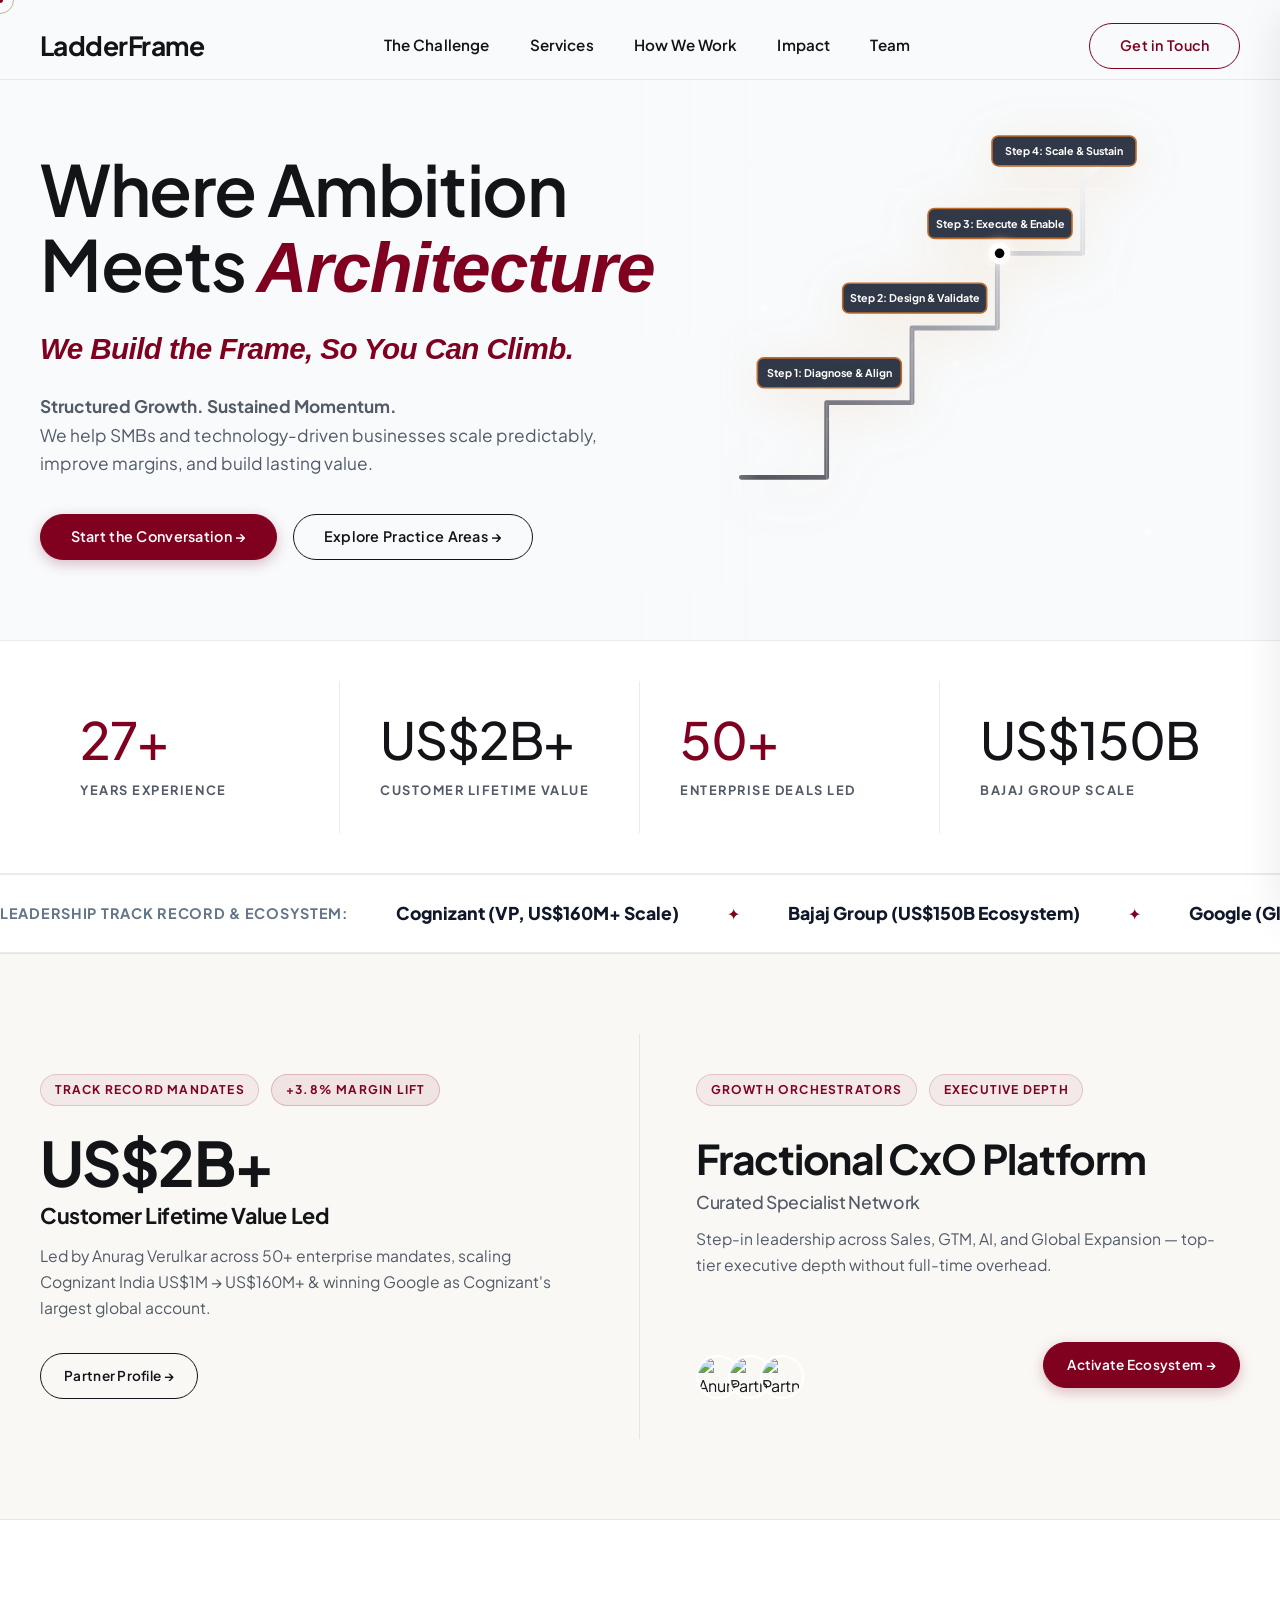
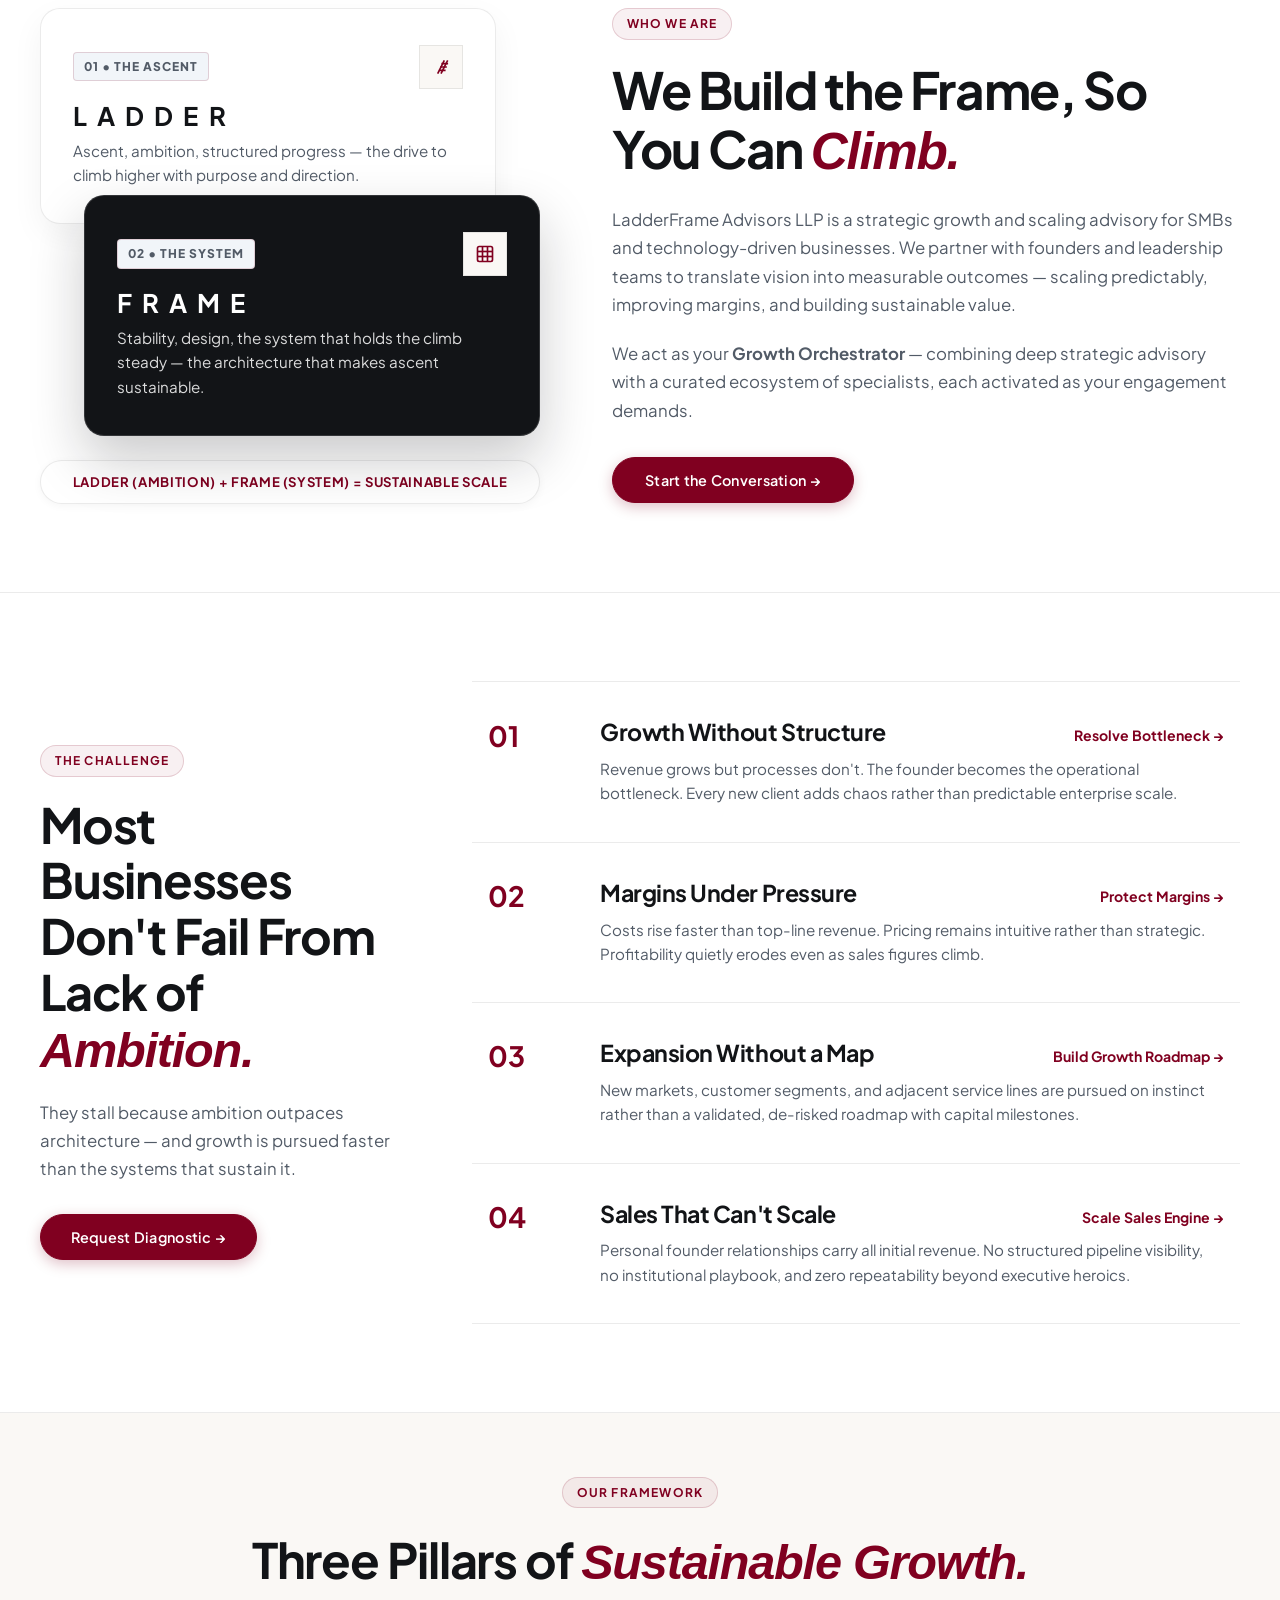
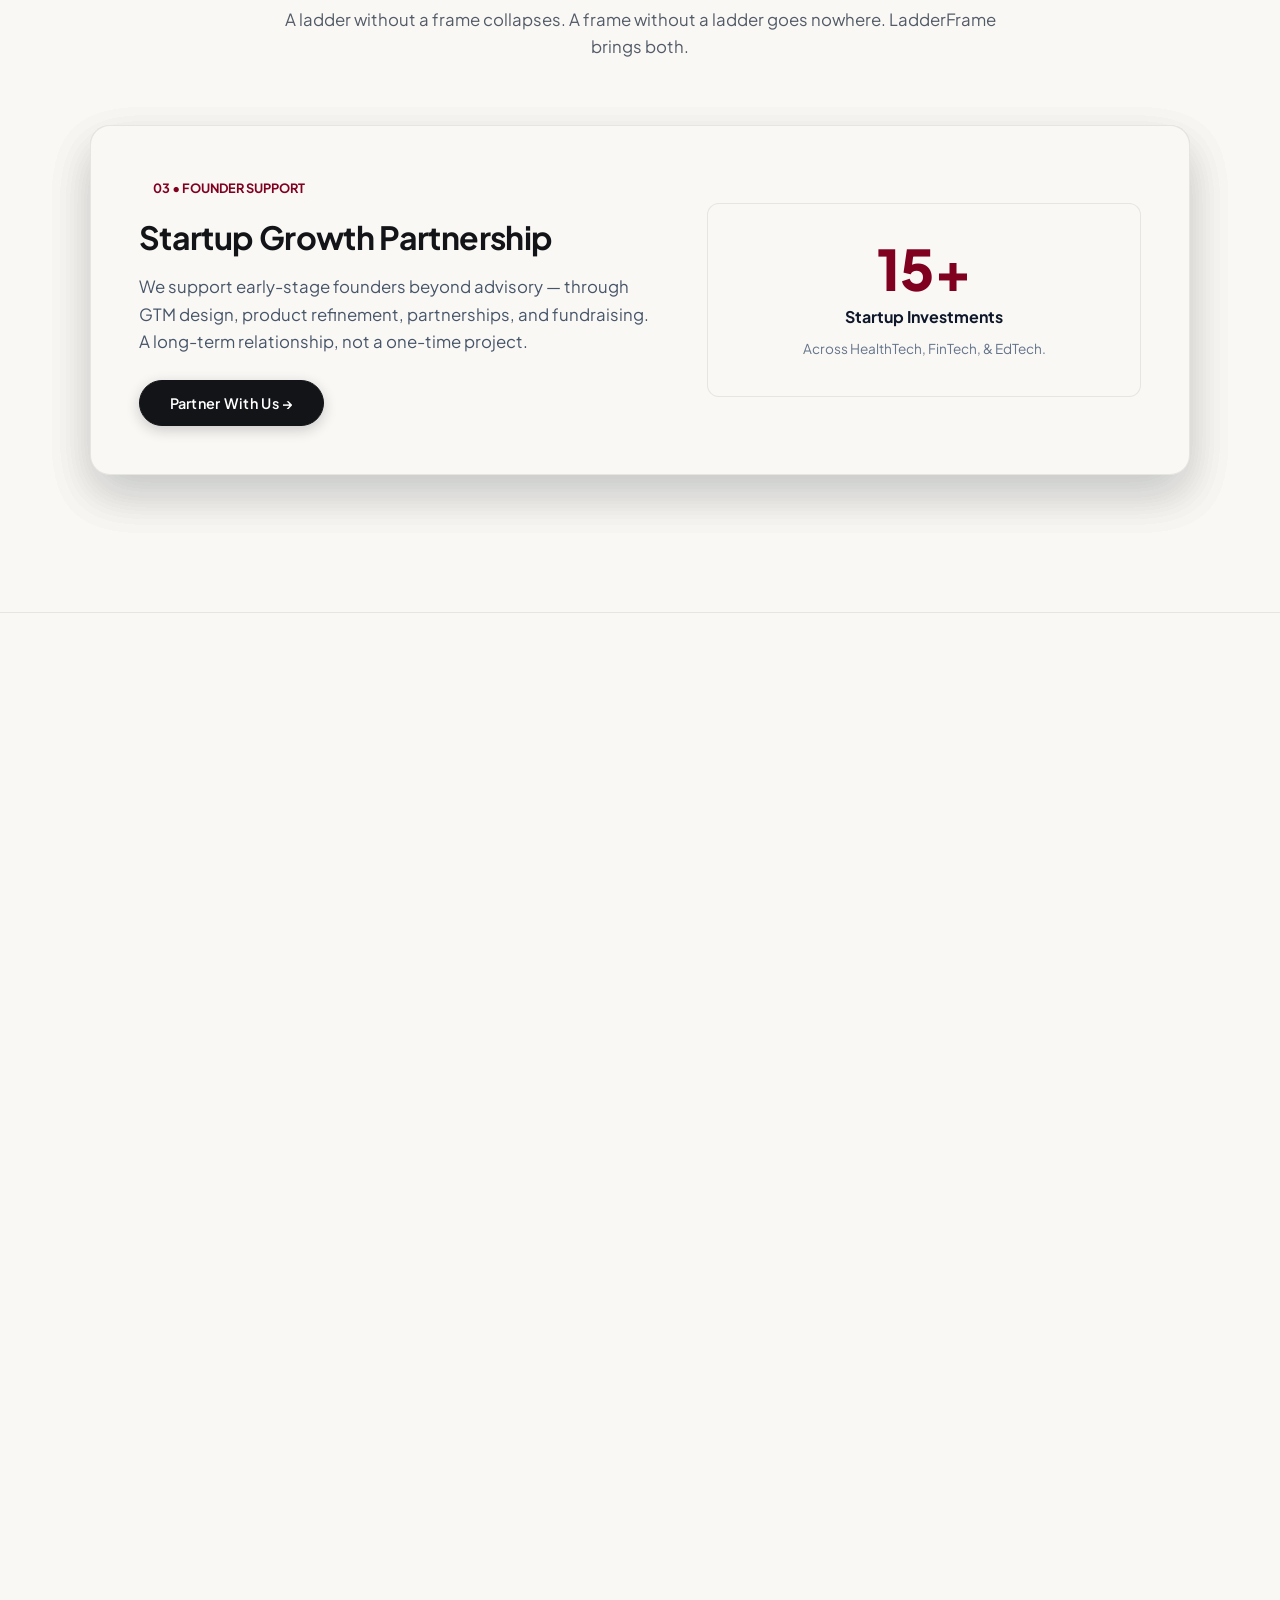
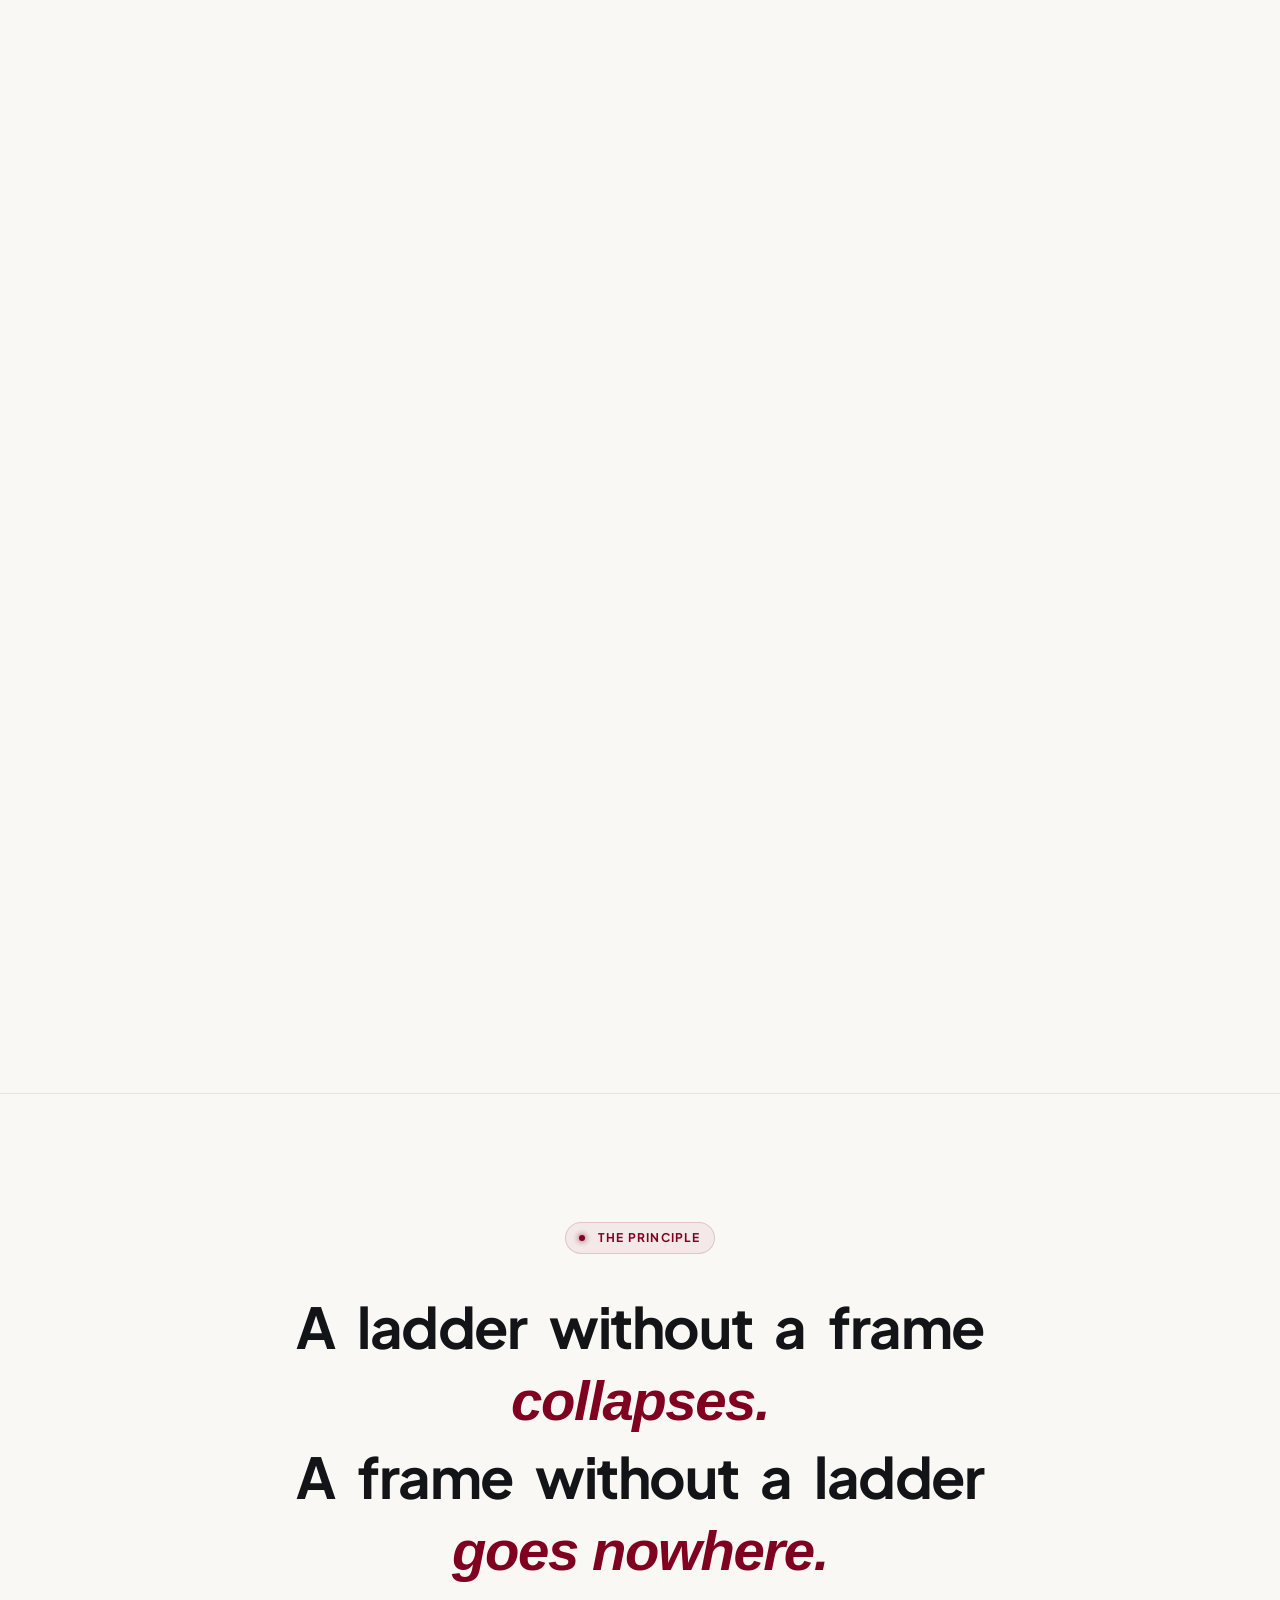
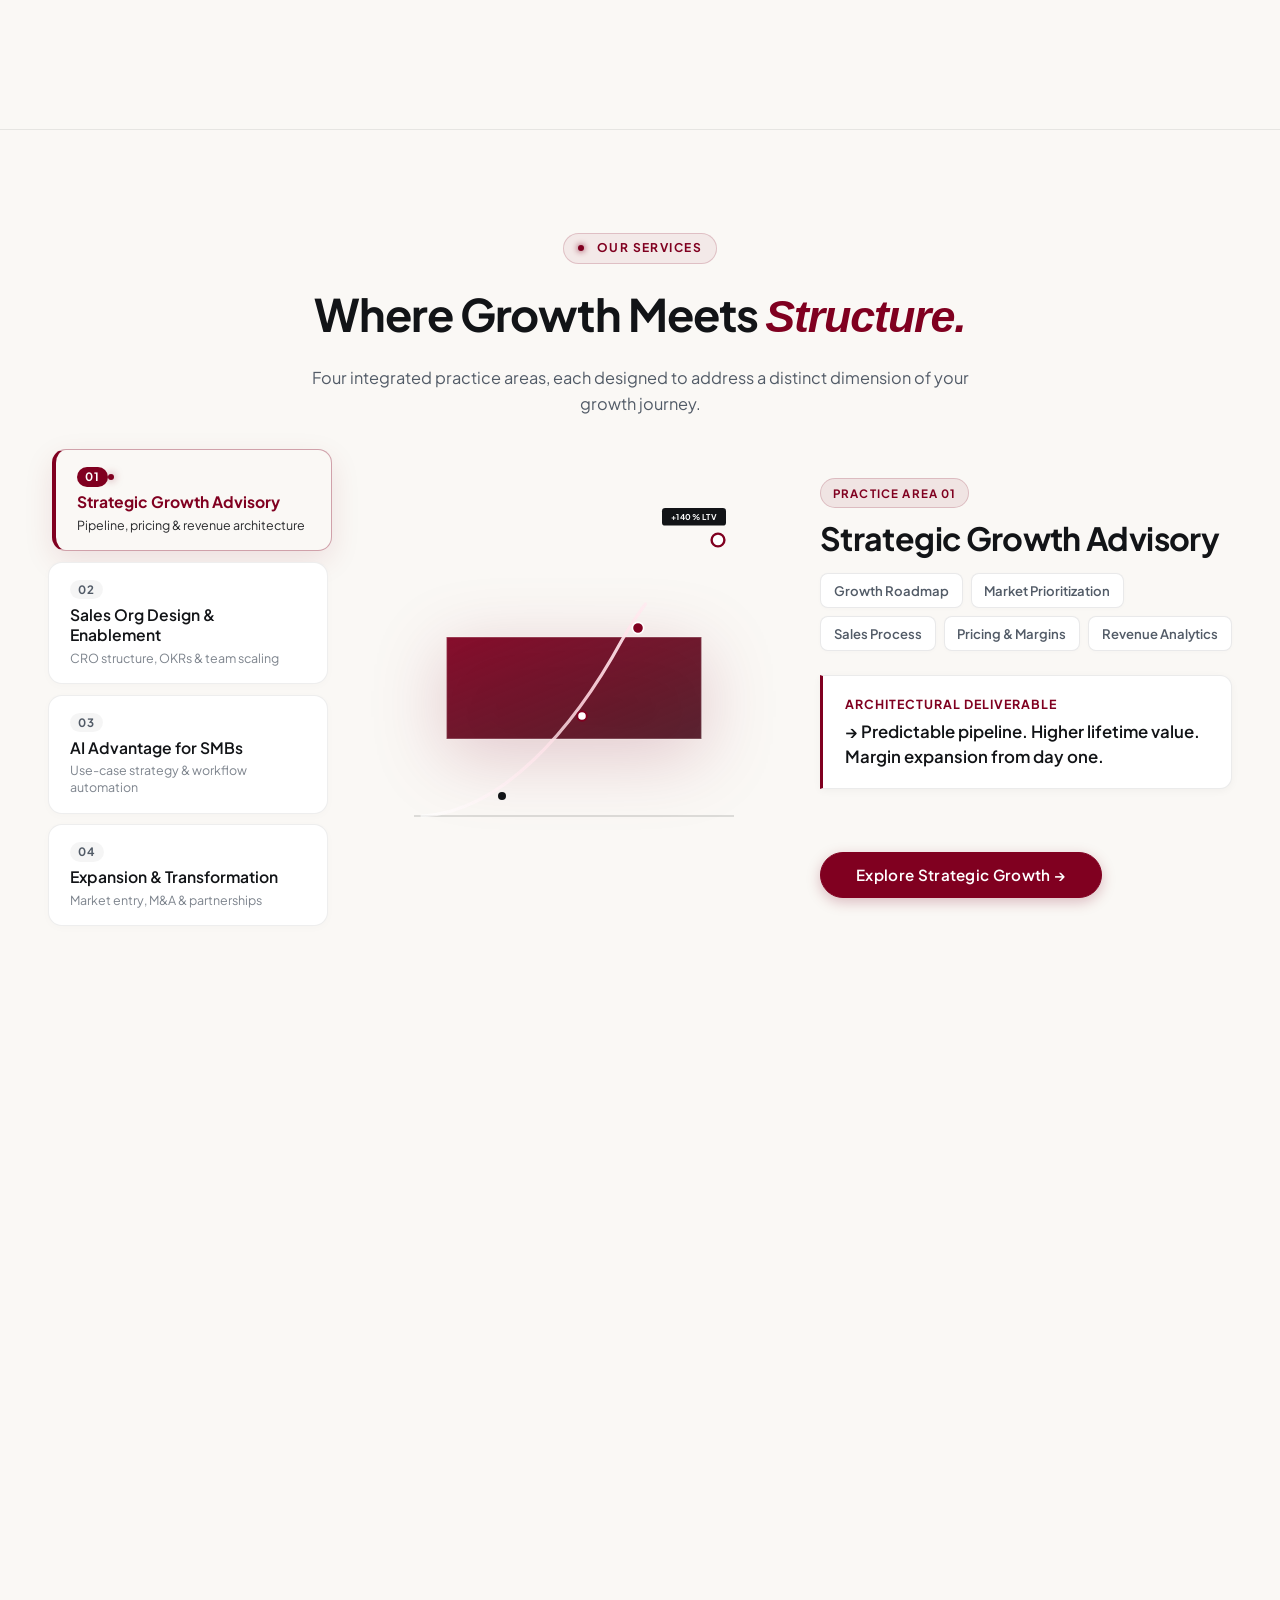
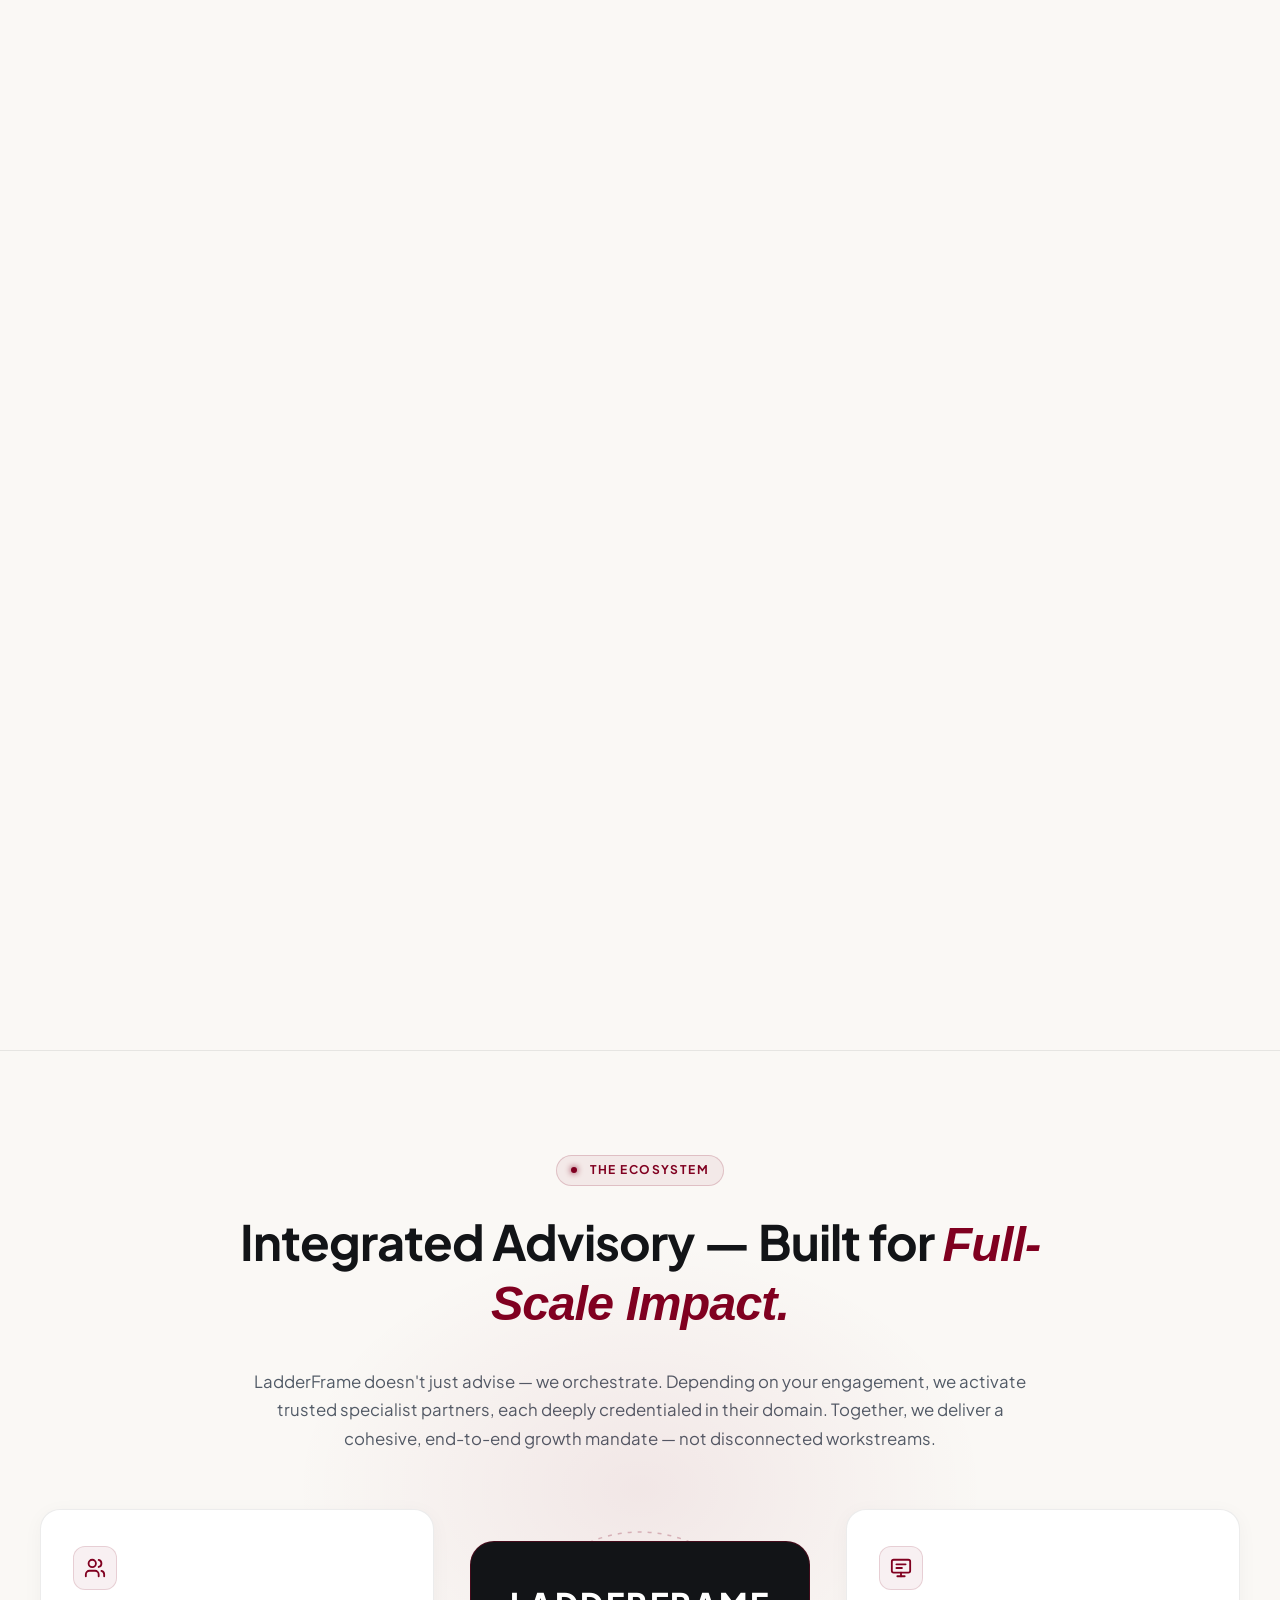
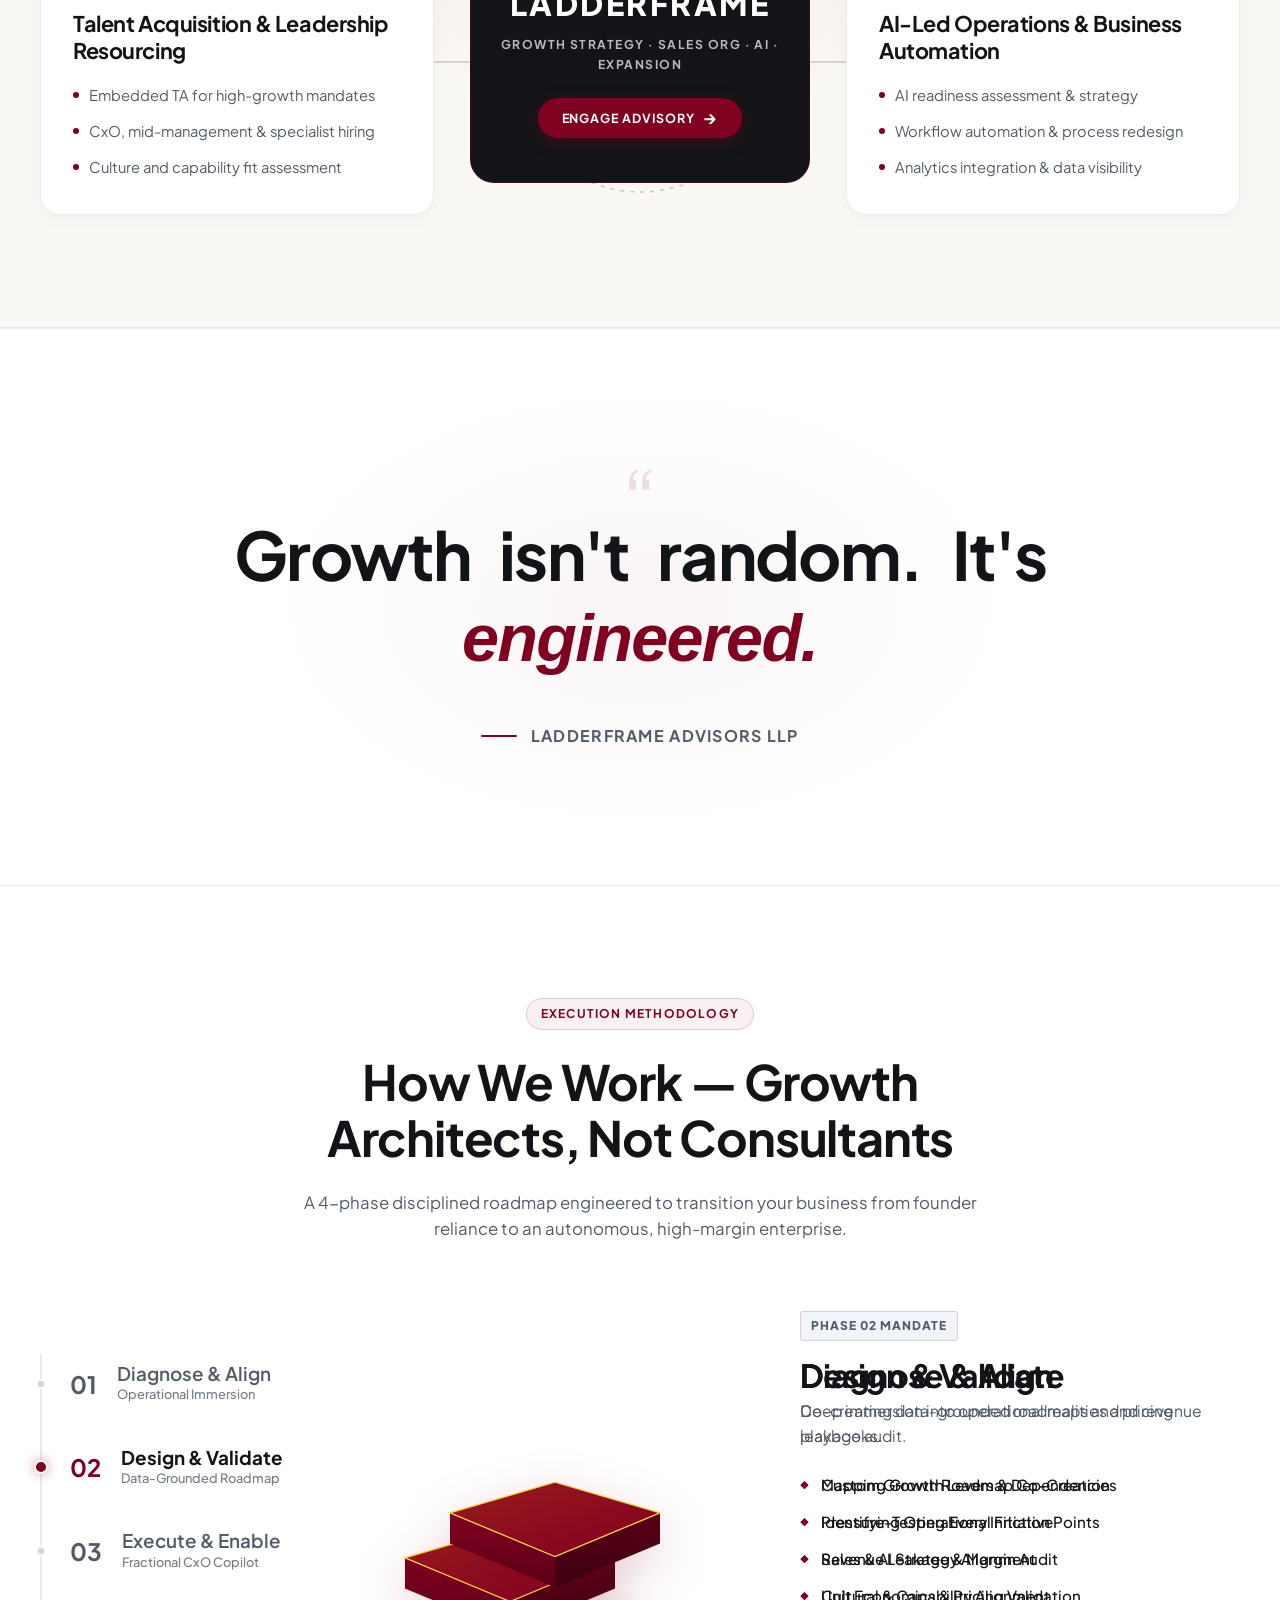
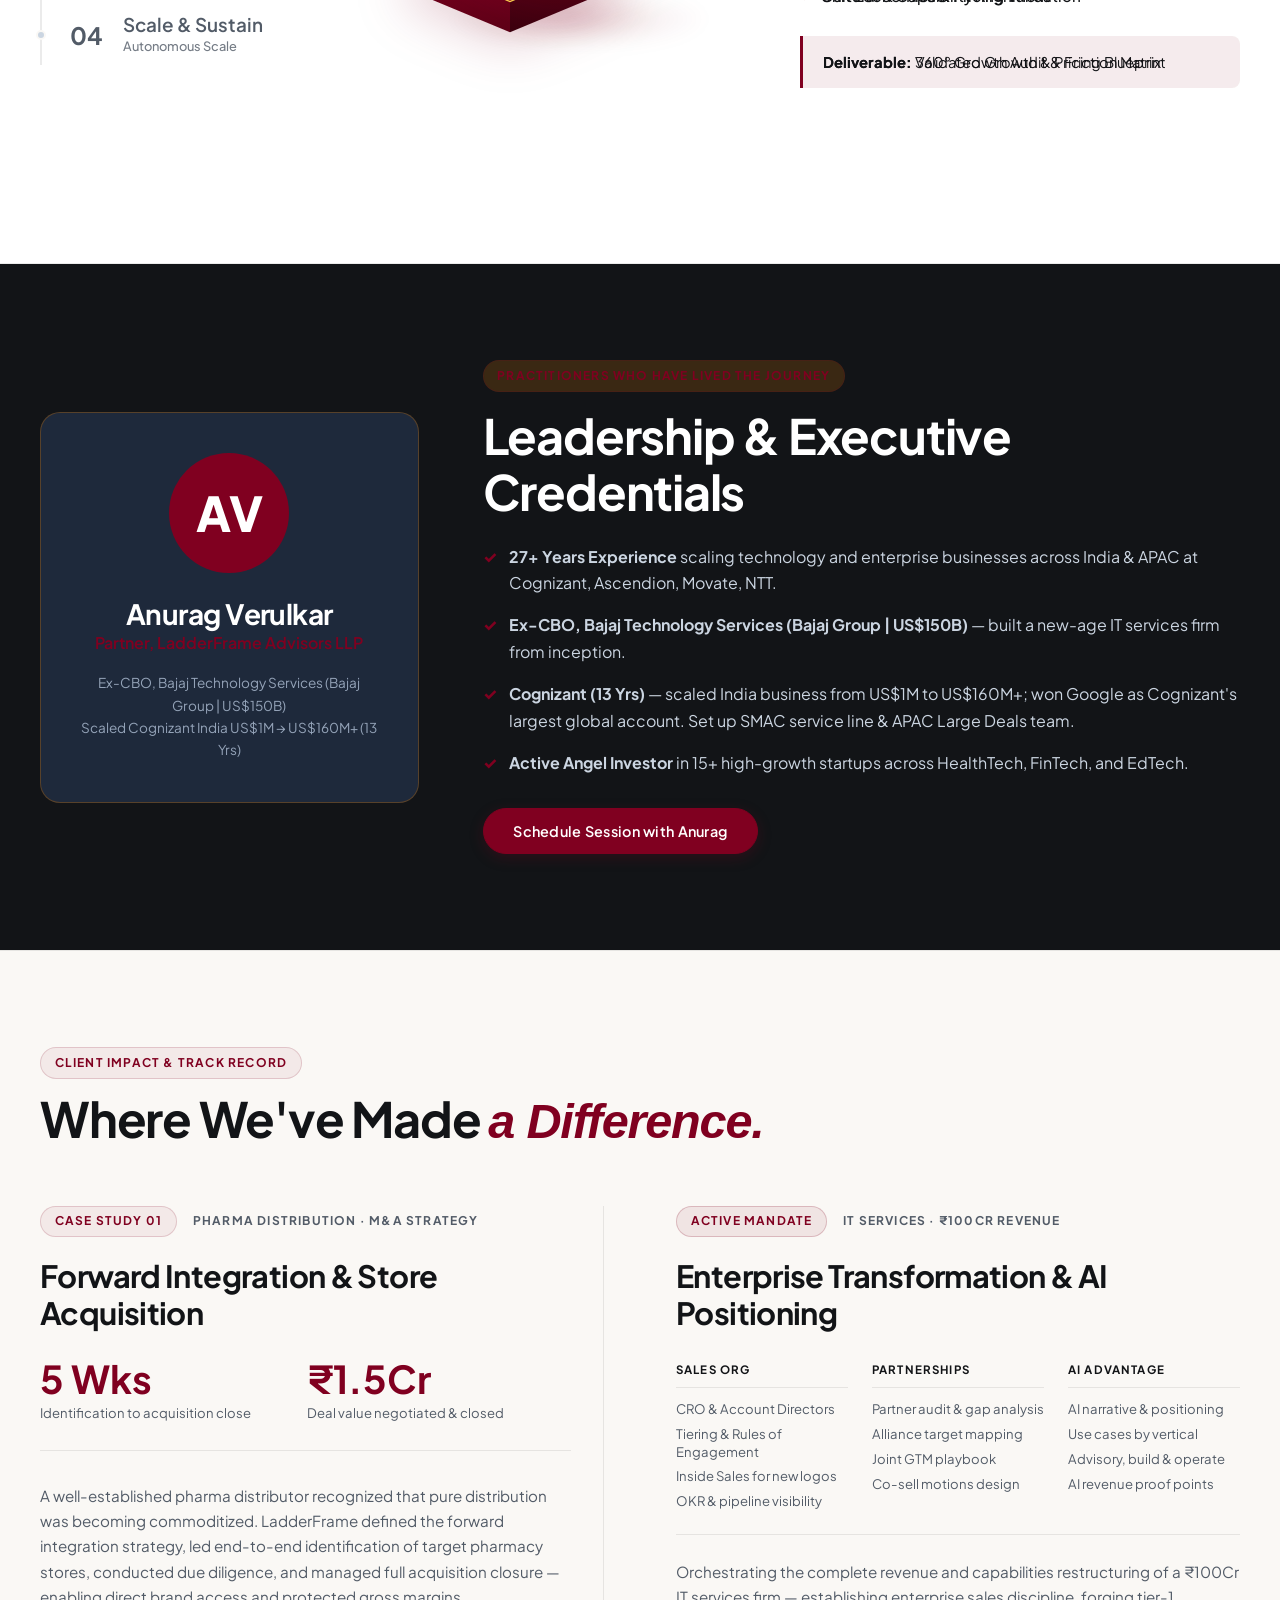
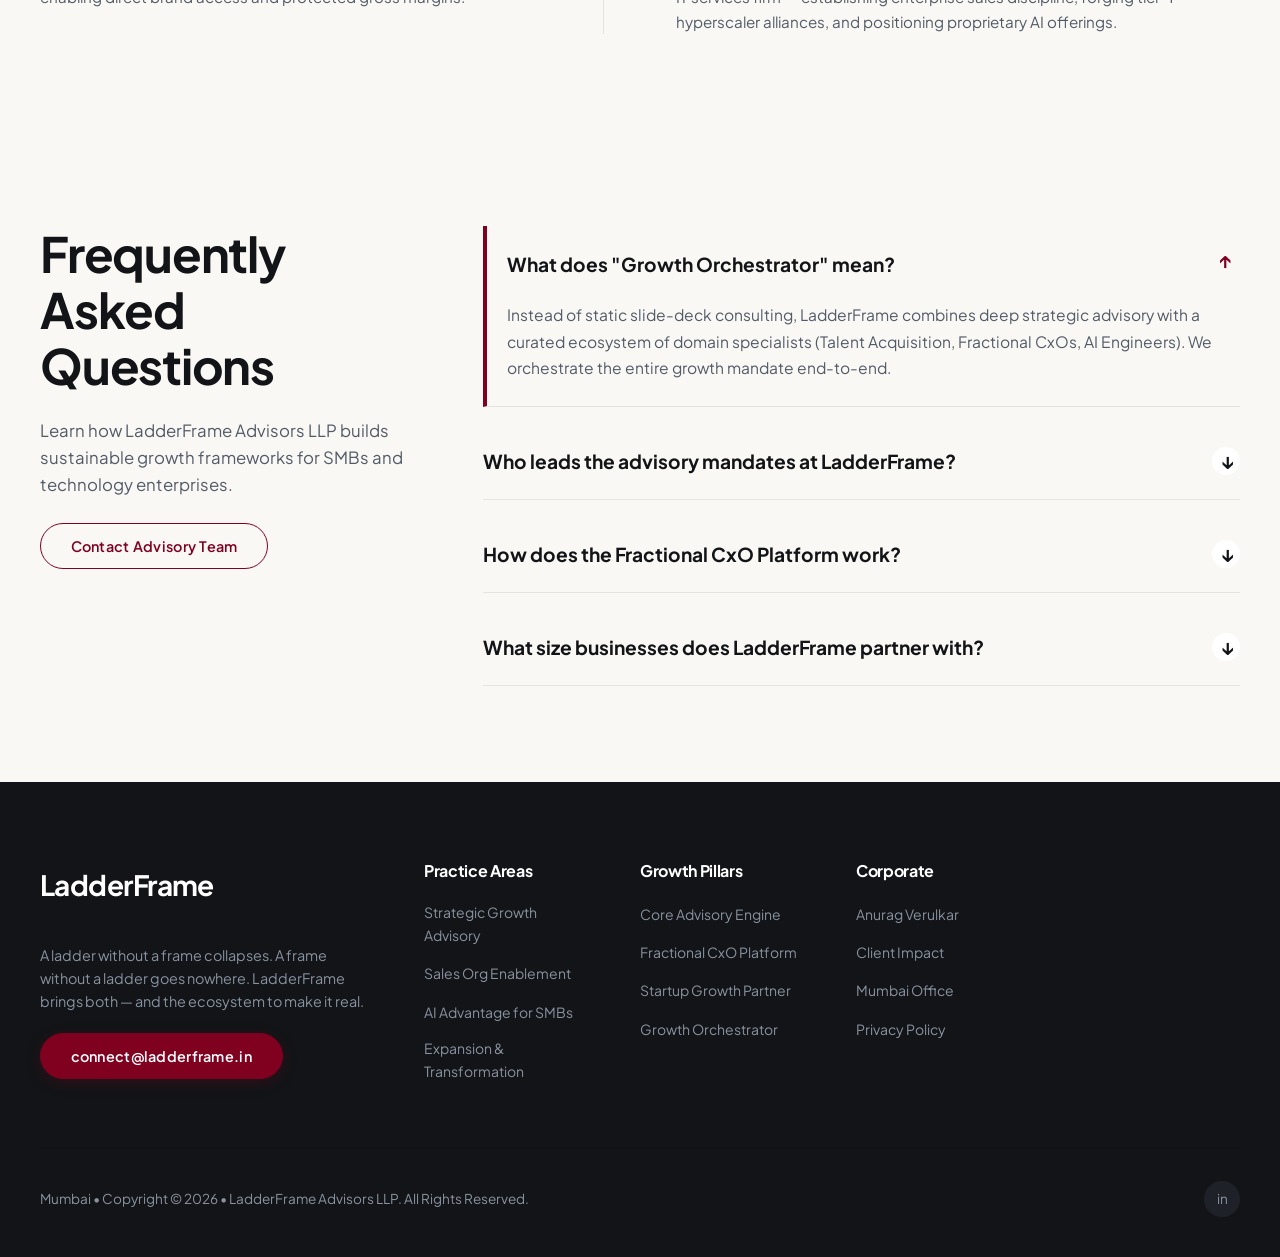
==== commit 4eba8c8f: "feat: polish editorial layout, de-card sections, add philosophy word-reveal animations, and refine A" ====
--- a/index.html
+++ b/index.html
@@ -29,7 +29,7 @@
   <header class="site-header">
     <div class="container header-inner">
       <!-- Brand Name: LadderFrame (Clean Executive Typography) -->
-      <a href="#" class="logo-text-brand" style="font-family: var(--font-serif); font-size: 1.65rem; font-weight: 700; color: var(--primary); letter-spacing: -0.02em; text-decoration: none;">
+      <a href="#" class="logo-text-brand" style="font-family: var(--font-heading); font-size: 1.65rem; font-weight: 700; color: var(--primary); letter-spacing: -0.02em; text-decoration: none;">
         LadderFrame
       </a>
 
@@ -55,7 +55,7 @@
       </nav>
 
       <!-- Header Actions -->
-      <div class="header-actions">
+      <div class="header-actions" style="display: flex; align-items: center; gap: 0.75rem;">
         <button class="btn btn-expert" data-open-drawer>Get in Touch</button>
         <button class="mobile-nav-toggle" aria-label="Toggle Mobile Menu" data-open-drawer>☰</button>
       </div>
@@ -148,7 +148,7 @@
       <div class="container">
         <div class="hero-content-wrapper">
           <h1 class="hero-title">Where Ambition Meets <span class="heading-serif">Architecture</span></h1>
-          <h2 class="hero-subheading" style="font-family: var(--font-serif); font-style: italic; font-weight: 400; font-size: 1.85rem; color: var(--accent-gold);">We Build the Frame, So You Can Climb.</h2>
+          <h2 class="hero-subheading" style="font-family: var(--font-heading); font-weight: 600; font-size: 1.85rem; color: var(--accent-gold);">We Build the Frame, So You Can Climb.</h2>
           <p class="hero-lede">
             <strong>Structured Growth. Sustained Momentum.</strong><br>
             We help SMBs and technology-driven businesses scale predictably, improve margins, and build lasting value.
@@ -218,37 +218,45 @@
       </div>
     </section>
 
-    <!-- VESTOX INTEGRATED REAL BUSINESS METRICS SECTION -->
-    <section class="vestox-cards-section">
+    <!-- EXECUTIVE ARCHITECTURAL LEDGER STRIP (CARD-FREE EDITORIAL GRID) -->
+    <section class="executive-ledger-section">
       <div class="container">
-        <div class="vestox-grid">
+        <div class="executive-ledger-grid">
           
-          <!-- Metric Card 1: US$2B+ CLV Delivered -->
-          <div class="vestox-card card-orange animate-on-scroll">
-            <div>
-              <span class="card-number-tag" style="margin-bottom: 0.75rem; display: inline-block;">TRACK RECORD MANDATES</span>
-              <div class="vestox-card-number">US$2B+</div>
-              <h3 class="vestox-card-title">Customer Lifetime Value Led</h3>
-              <p class="vestox-card-desc">Led by Anurag Verulkar across 50+ enterprise mandates, scaling Cognizant India US$1M → US$160M+ & winning Google as Cognizant's largest global account.</p>
-            </div>
-            <div style="display: flex; align-items: center; justify-content: space-between; margin-top: 2.5rem; padding-top: 1.5rem; border-top: 1px solid var(--bg-border);">
-              <span class="top-banner-badge" style="background: rgba(154, 107, 50, 0.12); color: var(--accent-gold); border: 1px solid rgba(154, 107, 50, 0.25);">+3.8% Margin Lift</span>
-              <a href="#leadership" class="btn btn-outline" style="padding: 0.55rem 1.35rem; font-size: 0.85rem;">Partner Profile →</a>
-            </div>
-          </div>
-
-          <!-- Metric Card 2: Fractional CxO Platform -->
-          <div class="vestox-card card-brown animate-on-scroll">
-            <div>
-              <span class="card-number-tag" style="margin-bottom: 0.75rem; display: inline-block;">GROWTH ORCHESTRATORS</span>
-              <h3 class="vestox-card-title" style="margin-top: 0.25rem;">Fractional CxO Platform & Ecosystem</h3>
-              <p class="vestox-card-desc">Step-in leadership across Sales, GTM, AI, and Expansion — top-tier executive depth without full-time overhead.</p>
-            </div>
-            <div class="avatar-stack" style="margin-top: 2.5rem; padding-top: 1.5rem; border-top: 1px solid var(--bg-border);">
-              <img src="https://assets.website-files.com/6391f853d48f24401d03ff53/639329e6307dbd57d8e20d0c_ava-03.webp" alt="Anurag Verulkar" class="avatar-item" style="border-color: var(--accent-gold);">
-              <img src="https://assets.website-files.com/6391f853d48f24401d03ff53/639329e6d202616de0290a3b_ava-02.webp" alt="Partner 2" class="avatar-item" style="border-color: var(--accent-gold);">
-              <img src="https://assets.website-files.com/6391f853d48f24401d03ff53/639329e6bff36d715796abd0_ava-01.webp" alt="Partner 3" class="avatar-item" style="border-color: var(--accent-gold);">
-              <button class="btn btn-gold" style="margin-left: auto; padding: 0.55rem 1.35rem; font-size: 0.85rem;" data-open-drawer>Activate Ecosystem →</button>
+          <!-- Column 1: US$2B+ CLV Delivered -->
+          <div class="ledger-column animate-on-scroll">
+            <div class="ledger-badge-row">
+              <span class="top-banner-badge">TRACK RECORD MANDATES</span>
+              <span class="top-banner-badge" style="background: rgba(128, 0, 32, 0.08); color: var(--accent-gold); border-color: rgba(128, 0, 32, 0.2);">+3.8% Margin Lift</span>
+            </div>
+            <div class="ledger-hero-number">US$2B+</div>
+            <h3 class="ledger-title">Customer Lifetime Value Led</h3>
+            <p class="ledger-desc">
+              Led by Anurag Verulkar across 50+ enterprise mandates, scaling Cognizant India US$1M → US$160M+ & winning Google as Cognizant's largest global account.
+            </p>
+            <div class="ledger-action-row">
+              <a href="#leadership" class="btn btn-outline" style="padding: 0.55rem 1.45rem; font-size: 0.85rem;">Partner Profile →</a>
+            </div>
+          </div>
+
+          <!-- Column 2: Fractional CxO Platform & Ecosystem -->
+          <div class="ledger-column animate-on-scroll">
+            <div class="ledger-badge-row">
+              <span class="top-banner-badge">GROWTH ORCHESTRATORS</span>
+              <span class="top-banner-badge">Executive Depth</span>
+            </div>
+            <div class="ledger-hero-number" style="font-size: clamp(2rem, 3.2vw, 2.75rem); line-height: 1.15; padding-top: 0.35rem;">Fractional CxO Platform</div>
+            <h3 class="ledger-title" style="font-weight: 500; font-size: 1.1rem; color: var(--text-muted);">Curated Specialist Network</h3>
+            <p class="ledger-desc">
+              Step-in leadership across Sales, GTM, AI, and Global Expansion — top-tier executive depth without full-time overhead.
+            </p>
+            <div class="ledger-action-row" style="display: flex; align-items: center; justify-content: space-between; flex-wrap: wrap; gap: 1rem;">
+              <div class="avatar-stack">
+                <img src="https://assets.website-files.com/6391f853d48f24401d03ff53/639329e6307dbd57d8e20d0c_ava-03.webp" alt="Anurag Verulkar" class="avatar-item">
+                <img src="https://assets.website-files.com/6391f853d48f24401d03ff53/639329e6d202616de0290a3b_ava-02.webp" alt="Partner 2" class="avatar-item">
+                <img src="https://assets.website-files.com/6391f853d48f24401d03ff53/639329e6bff36d715796abd0_ava-01.webp" alt="Partner 3" class="avatar-item">
+              </div>
+              <button class="btn btn-gold" style="padding: 0.55rem 1.45rem; font-size: 0.85rem;" data-open-drawer>Activate Ecosystem →</button>
             </div>
           </div>
 
@@ -261,39 +269,39 @@
       <div class="container">
         <div class="who-we-are-grid" style="display: grid; grid-template-columns: 500px 1fr; gap: 4.5rem; align-items: center;">
           
-          <!-- LEFT INTERLOCKING DUAL ARCHITECTURAL CARDS -->
-          <div class="who-we-are-cards-wrapper" style="display: flex; flex-direction: column; gap: 1.25rem;">
+          <!-- LEFT INTERLOCKING DUAL ARCHITECTURAL STAIR-STEPPED CARDS -->
+          <div class="who-we-are-cards-wrapper">
             
-            <!-- CARD 1: LADDER (PORCELAIN AMBITION CARD) -->
-            <div class="solution-card animate-on-scroll" style="background-color: #ffffff; border: 1px solid var(--bg-border); border-radius: var(--radius-lg); padding: 2.25rem 2rem; box-shadow: 0 12px 36px rgba(18, 20, 23, 0.05); position: relative;">
+            <!-- STEP 1: LADDER (UPPER-LEFT TREAD) -->
+            <div class="solution-card stair-card-step-1 animate-on-scroll">
               <div style="display: flex; align-items: center; justify-content: space-between; margin-bottom: 0.75rem;">
                 <span class="card-number-tag">01 • THE ASCENT</span>
                 <div class="executive-icon-badge" style="width: 44px; height: 44px;">
                   <svg width="20" height="20" viewBox="0 0 24 24" fill="none" stroke="currentColor" stroke-width="2"><path d="M8 20L16 4"/><path d="M12 20L20 4"/><path d="M9.5 16H17.5"/><path d="M11 12H19"/><path d="M12.5 8H20.5"/></svg>
                 </div>
               </div>
-              <h3 style="font-family: var(--font-serif); font-size: 1.6rem; font-weight: 700; color: var(--primary); margin-bottom: 0.5rem; letter-spacing: 0.1em;">L A D D E R</h3>
+              <h3 style="font-family: var(--font-heading); font-size: 1.6rem; font-weight: 700; color: var(--primary); margin-bottom: 0.5rem; letter-spacing: 0.1em;">L A D D E R</h3>
               <p style="font-size: 0.95rem; line-height: 1.6; color: var(--text-muted); margin: 0;">
                 Ascent, ambition, structured progress — the drive to climb higher with purpose and direction.
               </p>
             </div>
 
-            <!-- CARD 2: FRAME (NAVY ARCHITECTURE MONOLITH CARD) -->
-            <div class="solution-card animate-on-scroll" style="background-color: var(--primary); border: 1px solid rgba(255, 255, 255, 0.12); border-radius: var(--radius-lg); padding: 2.25rem 2rem; color: #ffffff; box-shadow: 0 20px 48px rgba(18, 20, 23, 0.2); position: relative;">
+            <!-- STEP 2: FRAME (LOWER-RIGHT TREAD — OVERLAPPING RISER) -->
+            <div class="solution-card stair-card-step-2 animate-on-scroll">
               <div style="display: flex; align-items: center; justify-content: space-between; margin-bottom: 0.75rem;">
-                <span class="card-number-tag" style="background: rgba(128, 0, 32, 0.2); color: var(--accent-gold); border-color: rgba(128, 0, 32, 0.4);">02 • THE SYSTEM</span>
-                <div class="executive-icon-badge" style="width: 44px; height: 44px; background: rgba(255, 255, 255, 0.1); color: var(--accent-gold); border-color: rgba(255, 255, 255, 0.2);">
+                <span class="card-number-tag">02 • THE SYSTEM</span>
+                <div class="executive-icon-badge" style="width: 44px; height: 44px;">
                   <svg width="20" height="20" viewBox="0 0 24 24" fill="none" stroke="currentColor" stroke-width="2"><rect x="3" y="3" width="18" height="18" rx="2"/><line x1="9" y1="3" x2="9" y2="21"/><line x1="15" y1="3" x2="15" y2="21"/><line x1="3" y1="9" x2="21" y2="9"/><line x1="3" y1="15" x2="21" y2="15"/></svg>
                 </div>
               </div>
-              <h3 style="font-family: var(--font-serif); font-size: 1.6rem; font-weight: 700; color: #ffffff; margin-bottom: 0.5rem; letter-spacing: 0.1em;">F R A M E</h3>
+              <h3 style="font-family: var(--font-heading); font-size: 1.6rem; font-weight: 700; color: #ffffff; margin-bottom: 0.5rem; letter-spacing: 0.1em;">F R A M E</h3>
               <p style="font-size: 0.95rem; line-height: 1.6; color: rgba(255, 255, 255, 0.85); margin: 0;">
                 Stability, design, the system that holds the climb steady — the architecture that makes ascent sustainable.
               </p>
             </div>
 
-            <!-- SYLLOGISM EQUATION BANNER -->
-            <div style="background: #ffffff; border: 1px solid var(--bg-border); border-radius: var(--radius-pill); padding: 0.6rem 1.25rem; font-size: 0.82rem; font-weight: 700; color: var(--accent-gold); text-align: center; letter-spacing: 0.04em; box-shadow: var(--shadow-sm);">
+            <!-- SYLLOGISM EQUATION BANNER (BASE OF STAIRS) -->
+            <div class="stair-equation-banner">
               LADDER (AMBITION) + FRAME (SYSTEM) = SUSTAINABLE SCALE
             </div>
 
@@ -319,134 +327,72 @@
     </section>
 
     <!-- FOUR FOUNDER BOTTLENECKS SECTION (2-HALVED STICKY SPLIT LAYOUT) -->
-    <section class="insights-section" style="padding: 4.5rem 0; background-color: var(--bg-ultra-light); border-bottom: 1px solid var(--bg-border);">
+    <!-- B2B INSIGHTS & BOTTLENECK DIAGNOSTIC MATRIX (CARD-FREE EDITORIAL TABLE) -->
+    <section class="insights-section" style="padding: 5.5rem 0; background-color: var(--bg-ultra-light); border-bottom: 1px solid var(--bg-border);">
       <div class="container">
-        <div class="split-sticky-grid" style="display: grid; grid-template-columns: 360px 1fr; gap: 3.5rem; align-items: center;">
+        <div class="split-sticky-grid" style="display: grid; grid-template-columns: 360px 1fr; gap: 4.5rem; align-items: start;">
           
-          <!-- LEFT HALVED COLUMN (VERTICALLY CENTERED HEADER) -->
-          <div class="split-left-sticky">
-            <span class="top-banner-badge" style="margin-bottom: 0.5rem;">THE CHALLENGE</span>
-            <h2 class="heading-lg" style="margin-top: 0.5rem; margin-bottom: 1rem; line-height: 1.15;">Most Businesses Don't Fail From Lack of <em>Ambition.</em></h2>
-            <p class="lede" style="font-size: 1rem; line-height: 1.6;">
+          <!-- LEFT HALVED COLUMN (STICKY HEADER) -->
+          <div class="split-left-sticky" style="position: sticky; top: 120px;">
+            <span class="top-banner-badge" style="margin-bottom: 0.75rem;">THE CHALLENGE</span>
+            <h2 class="heading-lg" style="margin-top: 0.5rem; margin-bottom: 1.25rem; line-height: 1.15;">Most Businesses Don't Fail From Lack of <em>Ambition.</em></h2>
+            <p class="lede" style="font-size: 1.05rem; line-height: 1.65; margin-bottom: 2rem;">
               They stall because ambition outpaces architecture — and growth is pursued faster than the systems that sustain it.
             </p>
-          </div>
-
-          <!-- RIGHT HALVED COLUMN (2-COLUMN STAGGERED VERTICALLY LOOPING MARQUEE) -->
-          <div class="split-right-marquee-wrapper">
-            <div class="marquee-vertical-stage">
-              
-              <!-- COLUMN 1 (Bottlenecks 01 & 03) -->
-              <div class="marquee-column col-left">
-                <div class="marquee-track-vertical">
-                  <!-- Set 1 -->
-                  <div class="solution-card" style="background: #ffffff; border: 1px solid var(--bg-border); border-radius: var(--radius-lg); padding: 1.65rem; box-shadow: var(--shadow-sm);">
-                    <div style="display: flex; align-items: center; justify-content: space-between; margin-bottom: 1rem;">
-                      <div class="executive-icon-badge">
-                        <svg width="22" height="22" viewBox="0 0 24 24" fill="none" stroke="currentColor" stroke-width="2"><circle cx="12" cy="12" r="10"/><path d="M12 8v4l3 3"/></svg>
-                      </div>
-                      <span class="card-number-tag">01</span>
-                    </div>
-                    <h3 class="solution-title" style="font-size: 1.4rem; margin-bottom: 0.4rem;">Growth Without Structure</h3>
-                    <p class="solution-desc" style="margin-bottom: 1rem; font-size: 0.88rem; line-height: 1.55;">Revenue grows but processes don't. The founder becomes the bottleneck. Every new client adds chaos, not scale.</p>
-                    <a href="#" class="solution-link" data-open-drawer style="font-weight: 600; font-size: 0.85rem;">Resolve Bottleneck →</a>
-                  </div>
-
-                  <div class="solution-card" style="background: #ffffff; border: 1px solid var(--bg-border); border-radius: var(--radius-lg); padding: 1.65rem; box-shadow: var(--shadow-sm);">
-                    <div style="display: flex; align-items: center; justify-content: space-between; margin-bottom: 1rem;">
-                      <div class="executive-icon-badge">
-                        <svg width="22" height="22" viewBox="0 0 24 24" fill="none" stroke="currentColor" stroke-width="2"><polygon points="12 2 2 7 12 12 22 7 12 2"/><polyline points="2 17 12 22 22 17"/><polyline points="2 12 12 17 22 12"/></svg>
-                      </div>
-                      <span class="card-number-tag">03</span>
-                    </div>
-                    <h3 class="solution-title" style="font-size: 1.4rem; margin-bottom: 0.4rem;">Expansion Without a Map</h3>
-                    <p class="solution-desc" style="margin-bottom: 1rem; font-size: 0.88rem; line-height: 1.55;">New markets, segments, service lines — pursued on instinct rather than a validated, de-risked roadmap.</p>
-                    <a href="#" class="solution-link" data-open-drawer style="font-weight: 600; font-size: 0.85rem;">Build Growth Roadmap →</a>
-                  </div>
-
-                  <!-- Seamless Duplicate Set for Infinite Loop -->
-                  <div class="solution-card" aria-hidden="true" style="background: #ffffff; border: 1px solid var(--bg-border); border-radius: var(--radius-lg); padding: 1.65rem; box-shadow: var(--shadow-sm);">
-                    <div style="display: flex; align-items: center; justify-content: space-between; margin-bottom: 1rem;">
-                      <div class="executive-icon-badge">
-                        <svg width="22" height="22" viewBox="0 0 24 24" fill="none" stroke="currentColor" stroke-width="2"><circle cx="12" cy="12" r="10"/><path d="M12 8v4l3 3"/></svg>
-                      </div>
-                      <span class="card-number-tag">01</span>
-                    </div>
-                    <h3 class="solution-title" style="font-size: 1.4rem; margin-bottom: 0.4rem;">Growth Without Structure</h3>
-                    <p class="solution-desc" style="margin-bottom: 1rem; font-size: 0.88rem; line-height: 1.55;">Revenue grows but processes don't. The founder becomes the bottleneck. Every new client adds chaos, not scale.</p>
-                    <a href="#" class="solution-link" data-open-drawer style="font-weight: 600; font-size: 0.85rem;">Resolve Bottleneck →</a>
-                  </div>
-
-                  <div class="solution-card" aria-hidden="true" style="background: #ffffff; border: 1px solid var(--bg-border); border-radius: var(--radius-lg); padding: 1.65rem; box-shadow: var(--shadow-sm);">
-                    <div style="display: flex; align-items: center; justify-content: space-between; margin-bottom: 1rem;">
-                      <div class="executive-icon-badge">
-                        <svg width="22" height="22" viewBox="0 0 24 24" fill="none" stroke="currentColor" stroke-width="2"><polygon points="12 2 2 7 12 12 22 7 12 2"/><polyline points="2 17 12 22 22 17"/><polyline points="2 12 12 17 22 12"/></svg>
-                      </div>
-                      <span class="card-number-tag">03</span>
-                    </div>
-                    <h3 class="solution-title" style="font-size: 1.4rem; margin-bottom: 0.4rem;">Expansion Without a Map</h3>
-                    <p class="solution-desc" style="margin-bottom: 1rem; font-size: 0.88rem; line-height: 1.55;">New markets, segments, service lines — pursued on instinct rather than a validated, de-risked roadmap.</p>
-                    <a href="#" class="solution-link" data-open-drawer style="font-weight: 600; font-size: 0.85rem;">Build Growth Roadmap →</a>
-                  </div>
-                </div>
-              </div>
-
-              <!-- COLUMN 2 (Bottlenecks 02 & 04 — Staggered Offset) -->
-              <div class="marquee-column col-right" style="margin-top: 36px;">
-                <div class="marquee-track-vertical">
-                  <!-- Set 1 -->
-                  <div class="solution-card" style="background: #ffffff; border: 1px solid var(--bg-border); border-radius: var(--radius-lg); padding: 1.65rem; box-shadow: var(--shadow-sm);">
-                    <div style="display: flex; align-items: center; justify-content: space-between; margin-bottom: 1rem;">
-                      <div class="executive-icon-badge">
-                        <svg width="22" height="22" viewBox="0 0 24 24" fill="none" stroke="currentColor" stroke-width="2"><rect x="3" y="11" width="18" height="11" rx="2" ry="2"/><path d="M7 11V7a5 5 0 0 1 10 0v4"/></svg>
-                      </div>
-                      <span class="card-number-tag">02</span>
-                    </div>
-                    <h3 class="solution-title" style="font-size: 1.4rem; margin-bottom: 0.4rem;">Margins Under Pressure</h3>
-                    <p class="solution-desc" style="margin-bottom: 1rem; font-size: 0.88rem; line-height: 1.55;">Costs rise faster than revenue. Pricing is intuitive, not strategic. Profitability quietly erodes as the business grows.</p>
-                    <a href="#" class="solution-link" data-open-drawer style="font-weight: 600; font-size: 0.85rem;">Protect Margins →</a>
-                  </div>
-
-                  <div class="solution-card" style="background: #ffffff; border: 1px solid var(--bg-border); border-radius: var(--radius-lg); padding: 1.65rem; box-shadow: var(--shadow-sm);">
-                    <div style="display: flex; align-items: center; justify-content: space-between; margin-bottom: 1rem;">
-                      <div class="executive-icon-badge">
-                        <svg width="22" height="22" viewBox="0 0 24 24" fill="none" stroke="currentColor" stroke-width="2"><path d="M23 6l-9.5 9.5-5-5L1 18"/><path d="M17 6h6v6"/></svg>
-                      </div>
-                      <span class="card-number-tag">04</span>
-                    </div>
-                    <h3 class="solution-title" style="font-size: 1.4rem; margin-bottom: 0.4rem;">Sales That Can't Scale</h3>
-                    <p class="solution-desc" style="margin-bottom: 1rem; font-size: 0.88rem; line-height: 1.55;">Relationships carry all the revenue. No structure, no pipeline visibility, no repeatability beyond the founder.</p>
-                    <a href="#" class="solution-link" data-open-drawer style="font-weight: 600; font-size: 0.85rem;">Scale Sales Engine →</a>
-                  </div>
-
-                  <!-- Seamless Duplicate Set for Infinite Loop -->
-                  <div class="solution-card" aria-hidden="true" style="background: #ffffff; border: 1px solid var(--bg-border); border-radius: var(--radius-lg); padding: 1.65rem; box-shadow: var(--shadow-sm);">
-                    <div style="display: flex; align-items: center; justify-content: space-between; margin-bottom: 1rem;">
-                      <div class="executive-icon-badge">
-                        <svg width="22" height="22" viewBox="0 0 24 24" fill="none" stroke="currentColor" stroke-width="2"><rect x="3" y="11" width="18" height="11" rx="2" ry="2"/><path d="M7 11V7a5 5 0 0 1 10 0v4"/></svg>
-                      </div>
-                      <span class="card-number-tag">02</span>
-                    </div>
-                    <h3 class="solution-title" style="font-size: 1.4rem; margin-bottom: 0.4rem;">Margins Under Pressure</h3>
-                    <p class="solution-desc" style="margin-bottom: 1rem; font-size: 0.88rem; line-height: 1.55;">Costs rise faster than revenue. Pricing is intuitive, not strategic. Profitability quietly erodes as the business grows.</p>
-                    <a href="#" class="solution-link" data-open-drawer style="font-weight: 600; font-size: 0.85rem;">Protect Margins →</a>
-                  </div>
-
-                  <div class="solution-card" aria-hidden="true" style="background: #ffffff; border: 1px solid var(--bg-border); border-radius: var(--radius-lg); padding: 1.65rem; box-shadow: var(--shadow-sm);">
-                    <div style="display: flex; align-items: center; justify-content: space-between; margin-bottom: 1rem;">
-                      <div class="executive-icon-badge">
-                        <svg width="22" height="22" viewBox="0 0 24 24" fill="none" stroke="currentColor" stroke-width="2"><path d="M23 6l-9.5 9.5-5-5L1 18"/><path d="M17 6h6v6"/></svg>
-                      </div>
-                      <span class="card-number-tag">04</span>
-                    </div>
-                    <h3 class="solution-title" style="font-size: 1.4rem; margin-bottom: 0.4rem;">Sales That Can't Scale</h3>
-                    <p class="solution-desc" style="margin-bottom: 1rem; font-size: 0.88rem; line-height: 1.55;">Relationships carry all the revenue. No structure, no pipeline visibility, no repeatability beyond the founder.</p>
-                    <a href="#" class="solution-link" data-open-drawer style="font-weight: 600; font-size: 0.85rem;">Scale Sales Engine →</a>
-                  </div>
-                </div>
-              </div>
-
-            </div>
+            <button class="btn btn-gold" data-open-drawer>Request Diagnostic →</button>
+          </div>
+
+          <!-- RIGHT COLUMN: AUTHORITATIVE DIAGNOSTIC MATRIX (ZERO BOXED CARDS) -->
+          <div class="diagnostic-matrix-table animate-on-scroll">
+            
+            <!-- Diagnostic Row 01 -->
+            <div class="diagnostic-row">
+              <div class="diagnostic-row-num">01</div>
+              <div class="diagnostic-row-content">
+                <div class="diagnostic-row-header">
+                  <h3 class="diagnostic-row-title">Growth Without Structure</h3>
+                  <a href="#" class="diagnostic-row-link" data-open-drawer>Resolve Bottleneck →</a>
+                </div>
+                <p class="diagnostic-row-desc">Revenue grows but processes don't. The founder becomes the operational bottleneck. Every new client adds chaos rather than predictable enterprise scale.</p>
+              </div>
+            </div>
+
+            <!-- Diagnostic Row 02 -->
+            <div class="diagnostic-row">
+              <div class="diagnostic-row-num">02</div>
+              <div class="diagnostic-row-content">
+                <div class="diagnostic-row-header">
+                  <h3 class="diagnostic-row-title">Margins Under Pressure</h3>
+                  <a href="#" class="diagnostic-row-link" data-open-drawer>Protect Margins →</a>
+                </div>
+                <p class="diagnostic-row-desc">Costs rise faster than top-line revenue. Pricing remains intuitive rather than strategic. Profitability quietly erodes even as sales figures climb.</p>
+              </div>
+            </div>
+
+            <!-- Diagnostic Row 03 -->
+            <div class="diagnostic-row">
+              <div class="diagnostic-row-num">03</div>
+              <div class="diagnostic-row-content">
+                <div class="diagnostic-row-header">
+                  <h3 class="diagnostic-row-title">Expansion Without a Map</h3>
+                  <a href="#" class="diagnostic-row-link" data-open-drawer>Build Growth Roadmap →</a>
+                </div>
+                <p class="diagnostic-row-desc">New markets, customer segments, and adjacent service lines are pursued on instinct rather than a validated, de-risked roadmap with capital milestones.</p>
+              </div>
+            </div>
+
+            <!-- Diagnostic Row 04 -->
+            <div class="diagnostic-row">
+              <div class="diagnostic-row-num">04</div>
+              <div class="diagnostic-row-content">
+                <div class="diagnostic-row-header">
+                  <h3 class="diagnostic-row-title">Sales That Can't Scale</h3>
+                  <a href="#" class="diagnostic-row-link" data-open-drawer>Scale Sales Engine →</a>
+                </div>
+                <p class="diagnostic-row-desc">Personal founder relationships carry all initial revenue. No structured pipeline visibility, no institutional playbook, and zero repeatability beyond executive heroics.</p>
+              </div>
+            </div>
+
           </div>
 
         </div>
@@ -520,16 +466,46 @@
       </section>
     </div>
 
+    <!-- PHILOSOPHY DUALITY SECTION (WORD-BY-WORD SCROLL-LINKED ILLUMINATION) -->
+    <section class="philosophy-duality-section" id="philosophy-duality">
+      <div class="container">
+        <div class="duality-wrapper">
+          <div class="top-banner-badge" style="margin-bottom: 2rem;">
+            <span class="badge-pulse-dot"></span> THE PRINCIPLE
+          </div>
+          
+          <h2 class="duality-text" aria-label="A ladder without a frame collapses. A frame without a ladder goes nowhere.">
+            <span class="duality-line line-1">
+              <span class="duality-word">A</span>
+              <span class="duality-word">ladder</span>
+              <span class="duality-word">without</span>
+              <span class="duality-word">a</span>
+              <span class="duality-word">frame</span>
+              <span class="duality-word word-maroon"><em>collapses.</em></span>
+            </span>
+            <span class="duality-line line-2">
+              <span class="duality-word">A</span>
+              <span class="duality-word">frame</span>
+              <span class="duality-word">without</span>
+              <span class="duality-word">a</span>
+              <span class="duality-word">ladder</span>
+              <span class="duality-word word-maroon"><em>goes&nbsp;nowhere.</em></span>
+            </span>
+          </h2>
+        </div>
+      </div>
+    </section>
+
     <!-- FOUR INTEGRATED PRACTICE AREAS SECTION (HYBRID TRESMARES EXECUTIVE SCROLL & TAB STAGE) -->
     <div id="services-scroll-wrapper" style="height: 280vh; position: relative;">
-      <section class="practice-areas-pinned-section" id="services" style="position: sticky; top: 0; left: 0; width: 100%; height: 100vh; overflow: hidden; background-color: var(--bg-white); display: flex; flex-direction: column; justify-content: center; padding: 3.5rem 0;">
-        <div class="container" style="max-width: 1280px; margin: 0 auto; width: 100%;">
+      <section class="practice-areas-pinned-section" id="services" style="position: sticky; top: 0; left: 0; width: 100%; height: 100vh; overflow: hidden; background-color: var(--bg-white); display: flex; flex-direction: column; justify-content: center; padding: 2.5rem 0;">
+        <div class="container" style="max-width: 1320px; margin: 0 auto; width: 100%;">
           
           <!-- Header -->
           <div class="section-header animate-on-scroll" style="margin-bottom: 2rem; text-align: center;">
-            <span class="top-banner-badge" style="margin-bottom: 0.4rem; text-transform: uppercase; font-size: 0.75rem; letter-spacing: 0.12em;">OUR SERVICES</span>
-            <h2 class="heading-lg" style="font-family: var(--font-serif); font-size: 2.6rem; margin-bottom: 0.4rem; font-weight: 700; color: var(--primary);">
-              Where Growth Meets <span style="font-style: italic; color: var(--accent-gold); font-weight: 400;">Structure.</span>
+            <span class="top-banner-badge" style="margin-bottom: 0.5rem; text-transform: uppercase; font-size: 0.75rem; letter-spacing: 0.12em; background: rgba(128, 0, 32, 0.06); color: var(--accent-gold); border: 1px solid rgba(128, 0, 32, 0.18);"><span class="badge-pulse-dot"></span> OUR SERVICES</span>
+            <h2 class="heading-lg" style="font-family: var(--font-heading); font-size: clamp(2.2rem, 3.5vw, 3rem); margin-bottom: 0.4rem; font-weight: 700; color: var(--primary);">
+              Where Growth Meets <em>Structure.</em>
             </h2>
             <p class="lede" style="margin: 0 auto; max-width: 680px; font-size: 1.02rem; color: var(--text-muted);">
               Four integrated practice areas, each designed to address a distinct dimension of your growth journey.
@@ -537,251 +513,293 @@
           </div>
 
           <!-- SEAMLESS 3-COLUMN LAYOUT -->
-          <div class="practice-main-3col-stage" style="display: grid; grid-template-columns: 240px 1fr 1fr; gap: 2rem; align-items: center; position: relative; padding: 0 1rem;">
+          <div class="practice-main-3col-stage" style="display: grid; grid-template-columns: 280px 1fr 1fr; gap: 2.5rem; align-items: center; position: relative; padding: 0 0.5rem;">
             
-            <!-- LEFT COLUMN: MINIMAL VERTICAL STEPPER WITH SUB-DESCRIPTIONS -->
-            <div class="services-nav-vertical" style="display: flex; flex-direction: column; gap: 0;">
-              <button class="services-tab-btn active" data-serv-index="0" style="padding: 1rem 1.15rem; border-radius: 0; border: none; border-left: 3px solid #800020; background: rgba(128, 0, 32, 0.03); color: #800020; text-align: left; cursor: pointer; transition: all 0.3s ease;">
-                <div style="font-size: 0.68rem; font-weight: 700; color: var(--accent-gold); margin-bottom: 0.2rem; letter-spacing: 0.08em;">01</div>
-                <div style="font-size: 0.96rem; font-weight: 700; line-height: 1.3; margin-bottom: 0.3rem;">Strategic Growth Advisory</div>
-                <div style="font-size: 0.78rem; color: var(--text-muted); line-height: 1.35; opacity: 0.85;">Pipeline, pricing & revenue architecture</div>
+            <!-- LEFT COLUMN: EXECUTIVE INTERACTIVE CARD TABS -->
+            <div class="services-nav-vertical" style="display: flex; flex-direction: column; gap: 0.65rem;">
+              
+              <button class="services-tab-btn active" data-serv-index="0" aria-label="Select Strategic Growth Advisory">
+                <div class="tab-btn-header">
+                  <span class="tab-num-badge">01</span>
+                  <span class="tab-active-indicator"></span>
+                </div>
+                <div class="tab-btn-title">Strategic Growth Advisory</div>
+                <div class="tab-btn-desc">Pipeline, pricing & revenue architecture</div>
               </button>
               
-              <button class="services-tab-btn" data-serv-index="1" style="padding: 1rem 1.15rem; border-radius: 0; border: none; border-left: 3px solid transparent; background: transparent; color: var(--text-muted); text-align: left; cursor: pointer; transition: all 0.3s ease;">
-                <div style="font-size: 0.68rem; font-weight: 700; opacity: 0.5; margin-bottom: 0.2rem; letter-spacing: 0.08em;">02</div>
-                <div style="font-size: 0.96rem; font-weight: 600; line-height: 1.3; margin-bottom: 0.3rem;">Sales Org Design & Enablement</div>
-                <div style="font-size: 0.78rem; line-height: 1.35; opacity: 0.6;">CRO structure, OKRs & team scaling</div>
+              <button class="services-tab-btn" data-serv-index="1" aria-label="Select Sales Org Design and Enablement">
+                <div class="tab-btn-header">
+                  <span class="tab-num-badge">02</span>
+                  <span class="tab-active-indicator"></span>
+                </div>
+                <div class="tab-btn-title">Sales Org Design & Enablement</div>
+                <div class="tab-btn-desc">CRO structure, OKRs & team scaling</div>
               </button>
               
-              <button class="services-tab-btn" data-serv-index="2" style="padding: 1rem 1.15rem; border-radius: 0; border: none; border-left: 3px solid transparent; background: transparent; color: var(--text-muted); text-align: left; cursor: pointer; transition: all 0.3s ease;">
-                <div style="font-size: 0.68rem; font-weight: 700; opacity: 0.5; margin-bottom: 0.2rem; letter-spacing: 0.08em;">03</div>
-                <div style="font-size: 0.96rem; font-weight: 600; line-height: 1.3; margin-bottom: 0.3rem;">AI Advantage for SMBs</div>
-                <div style="font-size: 0.78rem; line-height: 1.35; opacity: 0.6;">Use-case strategy & workflow automation</div>
+              <button class="services-tab-btn" data-serv-index="2" aria-label="Select AI Advantage for SMBs">
+                <div class="tab-btn-header">
+                  <span class="tab-num-badge">03</span>
+                  <span class="tab-active-indicator"></span>
+                </div>
+                <div class="tab-btn-title">AI Advantage for SMBs</div>
+                <div class="tab-btn-desc">Use-case strategy & workflow automation</div>
               </button>
               
-              <button class="services-tab-btn" data-serv-index="3" style="padding: 1rem 1.15rem; border-radius: 0; border: none; border-left: 3px solid transparent; background: transparent; color: var(--text-muted); text-align: left; cursor: pointer; transition: all 0.3s ease;">
-                <div style="font-size: 0.68rem; font-weight: 700; opacity: 0.5; margin-bottom: 0.2rem; letter-spacing: 0.08em;">04</div>
-                <div style="font-size: 0.96rem; font-weight: 600; line-height: 1.3; margin-bottom: 0.3rem;">Expansion & Transformation</div>
-                <div style="font-size: 0.78rem; line-height: 1.35; opacity: 0.6;">Market entry, M&A & partnerships</div>
+              <button class="services-tab-btn" data-serv-index="3" aria-label="Select Expansion and Transformation">
+                <div class="tab-btn-header">
+                  <span class="tab-num-badge">04</span>
+                  <span class="tab-active-indicator"></span>
+                </div>
+                <div class="tab-btn-title">Expansion & Transformation</div>
+                <div class="tab-btn-desc">Market entry, M&A & partnerships</div>
               </button>
             </div>
 
-            <!-- CENTER COLUMN: ANIMATED VECTOR MORPHING STAGE -->
-            <div class="tresmares-art-box" style="width: 100%; max-width: 480px; aspect-ratio: 1 / 1; position: relative; display: flex; align-items: center; justify-content: center; overflow: visible; margin: 0 auto;">
+            <!-- CENTER COLUMN: LUXURY ANIMATED VECTOR MORPHING & SVG ENGINE -->
+            <div class="tresmares-art-box" style="width: 100%; max-width: 460px; aspect-ratio: 1 / 1; position: relative; display: flex; align-items: center; justify-content: center; overflow: visible; margin: 0 auto;">
               
-              <!-- Animated radial glow -->
-              <div class="serv-glow-pulse" style="position: absolute; width: 340px; height: 340px; background: radial-gradient(circle, rgba(128, 0, 32, 0.08) 0%, rgba(128, 0, 32, 0.02) 40%, transparent 70%); z-index: 0; pointer-events: none; border-radius: 50%;"></div>
-              
-              <!-- LAYER 1: MORPHING MAROON VECTOR SHAPE -->
-              <svg class="serv-morph-svg-container" viewBox="0 0 400 400" style="position: absolute; width: 360px; height: 360px; z-index: 1; pointer-events: none; filter: drop-shadow(0 8px 32px rgba(128, 0, 32, 0.15));">
-                <path id="serv-morph-path" fill="#800020" opacity="0.82"
+              <!-- LAYER 1: MORPHING GRADIENT ARCHITECTURAL SHAPE -->
+              <svg class="serv-morph-svg-container" viewBox="0 0 400 400" style="position: absolute; width: 340px; height: 340px; z-index: 1; pointer-events: none; filter: drop-shadow(0 16px 36px rgba(128, 0, 32, 0.22));">
+                <defs>
+                  <linearGradient id="servMorphGradient" x1="0%" y1="0%" x2="100%" y2="100%">
+                    <stop offset="0%" stop-color="#800020" stop-opacity="0.95" />
+                    <stop offset="50%" stop-color="#600018" stop-opacity="0.9" />
+                    <stop offset="100%" stop-color="#3d0010" stop-opacity="0.85" />
+                  </linearGradient>
+                  <filter id="servGlowFilter" x="-20%" y="-20%" width="140%" height="140%">
+                    <feGaussianBlur stdDeviation="6" result="blur" />
+                    <feComposite in="SourceGraphic" in2="blur" operator="over" />
+                  </filter>
+                </defs>
+                <path id="serv-morph-path" fill="url(#servMorphGradient)" stroke="rgba(255, 255, 255, 0.25)" stroke-width="1.5"
                   d="M 50,140 C 150,140 250,140 350,140 C 350,180 350,220 350,260 C 250,260 150,260 50,260 C 50,220 50,180 50,140 Z" />
               </svg>
 
-              <!-- LAYER 2: CLEAN VECTOR DIAGRAMS (NO TEXT) -->
+              <!-- LAYER 2: RICH ANIMATED VECTOR DIAGRAMS -->
               
-              <!-- Diagram 01: Growth Curve -->
-              <svg class="serv-illu-layer" id="serv-illu-0" viewBox="0 0 500 500" fill="none" stroke="#121417" stroke-width="1.5" style="position: absolute; width: 380px; height: 380px; z-index: 2; opacity: 1;">
-                <!-- Baseline grid -->
-                <line x1="60" y1="390" x2="440" y2="390" stroke="#c8c4be" stroke-width="0.8" />
-                <line x1="60" y1="300" x2="440" y2="300" stroke="#c8c4be" stroke-width="0.5" stroke-dasharray="4 6" />
-                <line x1="60" y1="210" x2="440" y2="210" stroke="#c8c4be" stroke-width="0.5" stroke-dasharray="4 6" />
-                <!-- Primary exponential growth curve -->
-                <path d="M 70 390 C 160 385, 260 280, 320 180 Q 370 100, 430 70" stroke="#800020" stroke-width="3" stroke-linecap="round" fill="none" />
-                <!-- Area fill under curve -->
-                <path d="M 70 390 C 160 385, 260 280, 320 180 Q 370 100, 430 70 L 430 390 Z" fill="rgba(128, 0, 32, 0.04)" stroke="none" />
-                <!-- Secondary trajectory -->
-                <path d="M 70 390 C 150 360, 250 300, 430 180" stroke="#121417" stroke-width="1.2" stroke-dasharray="6 4" opacity="0.5" />
-                <!-- Target concentric rings -->
-                <circle cx="430" cy="70" r="32" stroke="#800020" stroke-width="1" stroke-dasharray="3 3" opacity="0.4" />
-                <circle cx="430" cy="70" r="18" stroke="#800020" stroke-width="1.2" fill="rgba(128, 0, 32, 0.06)" />
-                <circle cx="430" cy="70" r="5" fill="#800020" />
-                <!-- Milestone dots -->
-                <circle cx="160" cy="365" r="4" fill="#121417" opacity="0.5" />
-                <circle cx="260" cy="280" r="4.5" fill="#800020" opacity="0.7" />
-                <circle cx="320" cy="180" r="5" fill="#800020" />
-                <!-- Thin vertical milestone lines -->
-                <line x1="260" y1="280" x2="260" y2="390" stroke="#800020" stroke-width="0.6" stroke-dasharray="2 3" opacity="0.3" />
-                <line x1="320" y1="180" x2="320" y2="390" stroke="#800020" stroke-width="0.6" stroke-dasharray="2 3" opacity="0.3" />
+              <!-- Diagram 01: Growth Curve & Velocity Trajectory -->
+              <svg class="serv-illu-layer" id="serv-illu-0" viewBox="0 0 500 500" fill="none" style="position: absolute; width: 400px; height: 400px; z-index: 2; opacity: 1;">
+                <defs>
+                  <linearGradient id="curveGrad" x1="0%" y1="100%" x2="100%" y2="0%">
+                    <stop offset="0%" stop-color="#ffffff" stop-opacity="0.6" />
+                    <stop offset="50%" stop-color="#ffd5df" stop-opacity="0.9" />
+                    <stop offset="100%" stop-color="#ffffff" stop-opacity="1" />
+                  </linearGradient>
+                </defs>
+                
+                <!-- Baseline Axis -->
+                <line x1="50" y1="410" x2="450" y2="410" stroke="rgba(18, 20, 23, 0.25)" stroke-width="1.5" />
+
+                <!-- Primary Exponential Growth Curve -->
+                <path class="svg-flow-path" d="M 60 410 C 160 405, 250 300, 310 190 Q 365 95, 430 65" stroke="url(#curveGrad)" stroke-width="4" stroke-linecap="round" />
+
+                <!-- Apex Node -->
+                <circle cx="430" cy="65" r="8" fill="#ffffff" stroke="#800020" stroke-width="3" />
+
+                <!-- Milestone Checkpoints -->
+                <circle cx="160" cy="385" r="5" fill="#121417" />
+                <circle cx="260" cy="285" r="6" fill="#ffffff" stroke="#800020" stroke-width="2.5" />
+                <circle cx="330" cy="175" r="7" fill="#800020" stroke="#ffffff" stroke-width="2" />
+
+                <!-- Badge -->
+                <rect x="360" y="25" width="80" height="22" rx="4" fill="#121417" />
+                <text x="400" y="40" fill="#ffffff" font-size="10" font-weight="700" font-family="var(--font-sans)" text-anchor="middle" letter-spacing="0.06em">+140% LTV</text>
               </svg>
 
-              <!-- Diagram 02: Org Hierarchy Network -->
-              <svg class="serv-illu-layer" id="serv-illu-1" viewBox="0 0 500 500" fill="none" stroke="#121417" stroke-width="1.5" style="position: absolute; width: 380px; height: 380px; z-index: 2; opacity: 0; transform: translateY(30px);">
-                <!-- Tier connectors -->
-                <line x1="250" y1="110" x2="140" y2="220" stroke="#121417" stroke-width="1.8" />
-                <line x1="250" y1="110" x2="360" y2="220" stroke="#121417" stroke-width="1.8" />
-                <line x1="140" y1="220" x2="80" y2="340" stroke="#800020" stroke-width="1.2" stroke-dasharray="4 4" opacity="0.7" />
-                <line x1="140" y1="220" x2="180" y2="340" stroke="#800020" stroke-width="1.2" stroke-dasharray="4 4" opacity="0.7" />
-                <line x1="360" y1="220" x2="320" y2="340" stroke="#800020" stroke-width="1.2" stroke-dasharray="4 4" opacity="0.7" />
-                <line x1="360" y1="220" x2="420" y2="340" stroke="#800020" stroke-width="1.2" stroke-dasharray="4 4" opacity="0.7" />
-                <!-- Horizontal alignment line -->
-                <line x1="120" y1="220" x2="380" y2="220" stroke="#c8c4be" stroke-width="0.8" stroke-dasharray="3 5" />
-                <!-- Nodes: Tier 1 -->
-                <circle cx="250" cy="110" r="18" fill="#800020" />
-                <circle cx="250" cy="110" r="7" fill="rgba(255,255,255,0.3)" />
-                <!-- Nodes: Tier 2 -->
-                <circle cx="140" cy="220" r="12" fill="#121417" />
-                <circle cx="360" cy="220" r="12" fill="#121417" />
-                <!-- Nodes: Tier 3 -->
-                <circle cx="80" cy="340" r="7" fill="#800020" opacity="0.8" />
-                <circle cx="180" cy="340" r="7" fill="#121417" opacity="0.6" />
-                <circle cx="320" cy="340" r="7" fill="#121417" opacity="0.6" />
-                <circle cx="420" cy="340" r="7" fill="#800020" opacity="0.8" />
-                <!-- Subtle pulse rings on apex -->
-                <circle cx="250" cy="110" r="28" stroke="#800020" stroke-width="0.8" opacity="0.2" stroke-dasharray="2 3" />
+              <!-- Diagram 02: Org Hierarchy & Leadership Command Tree -->
+              <svg class="serv-illu-layer" id="serv-illu-1" viewBox="0 0 500 500" fill="none" style="position: absolute; width: 400px; height: 400px; z-index: 2; opacity: 0; transform: translateY(30px);">
+                <!-- Tree Connector Pathways -->
+                <line class="svg-signal-line" x1="250" y1="95" x2="130" y2="215" stroke="rgba(18, 20, 23, 0.7)" stroke-width="2.5" />
+                <line class="svg-signal-line" x1="250" y1="95" x2="370" y2="215" stroke="rgba(18, 20, 23, 0.7)" stroke-width="2.5" />
+                <line x1="130" y1="215" x2="70" y2="345" stroke="#800020" stroke-width="1.8" />
+                <line x1="130" y1="215" x2="180" y2="345" stroke="#800020" stroke-width="1.8" />
+                <line x1="370" y1="215" x2="320" y2="345" stroke="#800020" stroke-width="1.8" />
+                <line x1="370" y1="215" x2="430" y2="345" stroke="#800020" stroke-width="1.8" />
+                
+                <!-- Apex Leadership Node -->
+                <circle cx="250" cy="95" r="18" fill="#800020" stroke="#ffffff" stroke-width="3" />
+                <circle cx="250" cy="95" r="6" fill="#ffffff" />
+                
+                <!-- Tier 2 Pillar Leads -->
+                <circle cx="130" cy="215" r="14" fill="#121417" stroke="#ffffff" stroke-width="2.5" />
+                <circle cx="370" cy="215" r="14" fill="#121417" stroke="#ffffff" stroke-width="2.5" />
+                <circle cx="130" cy="215" r="5" fill="#ffd5df" />
+                <circle cx="370" cy="215" r="5" fill="#ffd5df" />
+                
+                <!-- Tier 3 Operational Cells -->
+                <circle cx="70" cy="345" r="9" fill="#800020" stroke="#ffffff" stroke-width="2" />
+                <circle cx="180" cy="345" r="9" fill="#121417" stroke="#ffffff" stroke-width="2" />
+                <circle cx="320" cy="345" r="9" fill="#121417" stroke="#ffffff" stroke-width="2" />
+                <circle cx="430" cy="345" r="9" fill="#800020" stroke="#ffffff" stroke-width="2" />
+
+                <!-- Badge -->
+                <rect x="185" y="390" width="130" height="22" rx="4" fill="#121417" />
+                <text x="250" y="405" fill="#ffffff" font-size="10" font-weight="700" font-family="var(--font-sans)" text-anchor="middle" letter-spacing="0.06em">ORG RESILIENCE</text>
               </svg>
 
-              <!-- Diagram 03: AI Neural Hub -->
-              <svg class="serv-illu-layer" id="serv-illu-2" viewBox="0 0 500 500" fill="none" stroke="#121417" stroke-width="1.5" style="position: absolute; width: 380px; height: 380px; z-index: 2; opacity: 0; transform: translateY(30px);">
-                <!-- Orbit rings -->
-                <circle cx="250" cy="250" r="165" stroke="#c8c4be" stroke-width="0.6" stroke-dasharray="3 5" />
-                <circle cx="250" cy="250" r="115" stroke="#800020" stroke-width="1" stroke-dasharray="5 5" opacity="0.35" />
-                <circle cx="250" cy="250" r="65" stroke="#800020" stroke-width="0.8" stroke-dasharray="2 4" opacity="0.2" />
-                <!-- Neural connector lines -->
-                <line x1="250" y1="250" x2="130" y2="135" stroke="#121417" stroke-width="1.3" opacity="0.6" />
-                <line x1="250" y1="250" x2="370" y2="135" stroke="#121417" stroke-width="1.3" opacity="0.6" />
-                <line x1="250" y1="250" x2="395" y2="290" stroke="#800020" stroke-width="1.8" opacity="0.7" />
-                <line x1="250" y1="250" x2="110" y2="310" stroke="#121417" stroke-width="1.3" opacity="0.6" />
-                <line x1="250" y1="250" x2="250" y2="90" stroke="#121417" stroke-width="1" opacity="0.4" />
-                <line x1="250" y1="250" x2="320" y2="400" stroke="#800020" stroke-width="1" opacity="0.4" />
-                <!-- Central AI core -->
-                <circle cx="250" cy="250" r="42" fill="rgba(128, 0, 32, 0.08)" stroke="#800020" stroke-width="2" />
-                <circle cx="250" cy="250" r="22" fill="rgba(128, 0, 32, 0.12)" stroke="#800020" stroke-width="1" />
-                <circle cx="250" cy="250" r="8" fill="#800020" />
-                <!-- Satellite nodes -->
-                <circle cx="130" cy="135" r="9" fill="#121417" opacity="0.7" />
-                <circle cx="370" cy="135" r="9" fill="#121417" opacity="0.7" />
-                <circle cx="395" cy="290" r="11" fill="#800020" opacity="0.8" />
-                <circle cx="110" cy="310" r="7" fill="#121417" opacity="0.5" />
-                <circle cx="250" cy="90" r="6" fill="#800020" opacity="0.5" />
-                <circle cx="320" cy="400" r="6" fill="#800020" opacity="0.5" />
+              <!-- Diagram 03: AI Neural Engine & Workflow Automation Hub -->
+              <svg class="serv-illu-layer" id="serv-illu-2" viewBox="0 0 500 500" fill="none" style="position: absolute; width: 400px; height: 400px; z-index: 2; opacity: 0; transform: translateY(30px);">
+                <!-- Neural Vector Beams -->
+                <line class="svg-signal-line" x1="250" y1="250" x2="120" y2="130" stroke="rgba(18, 20, 23, 0.7)" stroke-width="2" />
+                <line class="svg-signal-line" x1="250" y1="250" x2="380" y2="130" stroke="rgba(18, 20, 23, 0.7)" stroke-width="2" />
+                <line class="svg-signal-line" x1="250" y1="250" x2="410" y2="300" stroke="#800020" stroke-width="2.2" />
+                <line class="svg-signal-line" x1="250" y1="250" x2="90" y2="320" stroke="rgba(18, 20, 23, 0.7)" stroke-width="2" />
+                <line class="svg-signal-line" x1="250" y1="250" x2="250" y2="75" stroke="rgba(18, 20, 23, 0.5)" stroke-width="1.8" />
+                <line class="svg-signal-line" x1="250" y1="250" x2="330" y2="420" stroke="#800020" stroke-width="1.8" />
+                
+                <!-- Central AI Core Reactor -->
+                <circle cx="250" cy="250" r="26" fill="#800020" stroke="#ffffff" stroke-width="3" />
+                <circle cx="250" cy="250" r="8" fill="#ffffff" />
+                
+                <!-- Satellite Intelligent Nodes -->
+                <circle cx="120" cy="130" r="11" fill="#121417" stroke="#ffffff" stroke-width="2" />
+                <circle cx="380" cy="130" r="11" fill="#121417" stroke="#ffffff" stroke-width="2" />
+                <circle cx="410" cy="300" r="13" fill="#800020" stroke="#ffffff" stroke-width="2.5" />
+                <circle cx="90" cy="320" r="9" fill="#121417" stroke="#ffffff" stroke-width="2" />
+                <circle cx="250" cy="75" r="8" fill="#800020" stroke="#ffffff" stroke-width="2" />
+                <circle cx="330" cy="420" r="8" fill="#800020" stroke="#ffffff" stroke-width="2" />
+
+                <!-- Badge -->
+                <rect x="180" y="440" width="140" height="22" rx="4" fill="#121417" />
+                <text x="250" y="455" fill="#ffffff" font-size="10" font-weight="700" font-family="var(--font-sans)" text-anchor="middle" letter-spacing="0.06em">AI REVENUE ENGINE</text>
               </svg>
 
-              <!-- Diagram 04: Diamond Expansion Matrix -->
-              <svg class="serv-illu-layer" id="serv-illu-3" viewBox="0 0 500 500" fill="none" stroke="#121417" stroke-width="1.5" style="position: absolute; width: 380px; height: 380px; z-index: 2; opacity: 0; transform: translateY(30px);">
-                <!-- Outer diamond -->
-                <polygon points="250 60 430 250 250 440 70 250" stroke="#800020" stroke-width="1.8" fill="rgba(128, 0, 32, 0.03)" />
-                <!-- Inner diamond -->
-                <polygon points="250 130 365 250 250 370 135 250" stroke="#121417" stroke-width="1" opacity="0.4" fill="rgba(18, 20, 23, 0.01)" />
-                <!-- Alliance orbit -->
-                <circle cx="250" cy="250" r="70" stroke="#800020" stroke-width="1" stroke-dasharray="3 4" opacity="0.35" />
-                <!-- Axis lines -->
-                <line x1="250" y1="60" x2="250" y2="440" stroke="#800020" stroke-width="1" stroke-dasharray="4 6" opacity="0.3" />
-                <line x1="70" y1="250" x2="430" y2="250" stroke="#800020" stroke-width="1" stroke-dasharray="4 6" opacity="0.3" />
-                <!-- Diagonal axis lines -->
-                <line x1="140" y1="140" x2="360" y2="360" stroke="#c8c4be" stroke-width="0.5" stroke-dasharray="3 5" opacity="0.4" />
-                <line x1="360" y1="140" x2="140" y2="360" stroke="#c8c4be" stroke-width="0.5" stroke-dasharray="3 5" opacity="0.4" />
-                <!-- Center nucleus -->
-                <circle cx="250" cy="250" r="14" fill="#800020" />
-                <circle cx="250" cy="250" r="6" fill="rgba(255,255,255,0.3)" />
-                <!-- Cardinal nodes -->
-                <circle cx="250" cy="60" r="7" fill="#800020" opacity="0.8" />
-                <circle cx="430" cy="250" r="7" fill="#121417" opacity="0.6" />
-                <circle cx="250" cy="440" r="7" fill="#800020" opacity="0.8" />
-                <circle cx="70" cy="250" r="7" fill="#121417" opacity="0.6" />
-                <!-- Intercardinal nodes on inner diamond -->
-                <circle cx="365" cy="250" r="4" fill="#800020" opacity="0.4" />
-                <circle cx="135" cy="250" r="4" fill="#800020" opacity="0.4" />
-                <circle cx="250" cy="130" r="4" fill="#121417" opacity="0.3" />
-                <circle cx="250" cy="370" r="4" fill="#121417" opacity="0.3" />
+              <!-- Diagram 04: Diamond Expansion & Market Frontier Matrix -->
+              <svg class="serv-illu-layer" id="serv-illu-3" viewBox="0 0 500 500" fill="none" style="position: absolute; width: 400px; height: 400px; z-index: 2; opacity: 0; transform: translateY(30px);">
+                <!-- Outer Expansion Diamond Shape Outline -->
+                <polygon points="250 50 440 250 250 450 60 250" stroke="#800020" stroke-width="2.5" fill="none" />
+                
+                <!-- Center Core Strategic Node -->
+                <circle cx="250" cy="250" r="18" fill="#800020" stroke="#ffffff" stroke-width="3" />
+                <circle cx="250" cy="250" r="6" fill="#ffffff" />
+                
+                <!-- 4 Frontier Expansion Corner Nodes -->
+                <circle cx="250" cy="50" r="11" fill="#800020" stroke="#ffffff" stroke-width="2.5" />
+                <circle cx="440" cy="250" r="11" fill="#121417" stroke="#ffffff" stroke-width="2.5" />
+                <circle cx="250" cy="450" r="11" fill="#800020" stroke="#ffffff" stroke-width="2.5" />
+                <circle cx="60" cy="250" r="11" fill="#121417" stroke="#ffffff" stroke-width="2.5" />
+                
+                <!-- Badge -->
+                <rect x="180" y="15" width="140" height="22" rx="4" fill="#121417" />
+                <text x="250" y="30" fill="#ffffff" font-size="10" font-weight="700" font-family="var(--font-sans)" text-anchor="middle" letter-spacing="0.06em">M&A & MARKET ENTRY</text>
               </svg>
             </div>
 
-            <!-- RIGHT COLUMN: RICH ACTIVE PRACTICE DETAILS & TAGLINES (ALIGNED TOP BASELINE) -->
-            <div class="practice-details-stack" style="position: relative; min-height: 380px; padding-left: 1.5rem;">
+            <!-- RIGHT COLUMN: RICH ACTIVE PRACTICE DETAILS & IMPACT CALLOUTS -->
+            <div class="practice-details-stack" style="position: relative; min-height: 420px; padding-left: 1rem;">
               
               <!-- SLIDE 0: Strategic Growth Advisory -->
               <div class="practice-content-slide active" id="serv-slide-0" style="position: absolute; inset: 0; opacity: 1; transition: opacity 0.4s ease; display: flex; flex-direction: column; justify-content: space-between;">
                 <div>
-                  <span class="card-number-tag" style="font-size: 0.72rem; font-weight: 700; text-transform: uppercase; letter-spacing: 0.1em; color: var(--accent-gold); margin-bottom: 0.75rem; display: inline-block;">PRACTICE AREA 01</span>
-                  <h3 style="font-family: var(--font-serif); font-size: 2.1rem; font-weight: 700; color: var(--primary); margin-bottom: 1.25rem; line-height: 1.15;">Strategic Growth Advisory</h3>
+                  <div style="display: flex; align-items: center; gap: 0.6rem; margin-bottom: 0.75rem;">
+                    <span class="card-number-tag" style="font-size: 0.72rem; font-weight: 700; text-transform: uppercase; letter-spacing: 0.1em; color: var(--accent-gold); background: rgba(128, 0, 32, 0.08); padding: 0.3rem 0.75rem; border-radius: 9999px; border: 1px solid rgba(128, 0, 32, 0.18);">PRACTICE AREA 01</span>
+                  </div>
+                  <h3 style="font-family: var(--font-heading); font-size: clamp(1.9rem, 2.5vw, 2.4rem); font-weight: 700; color: var(--primary); margin-bottom: 1rem; line-height: 1.15; letter-spacing: -0.02em;">Strategic Growth Advisory</h3>
                   
-                  <!-- Toned-down Flat Pill Tags (Secondary Focus) -->
-                  <div style="display: flex; gap: 0.45rem; flex-wrap: wrap; margin-bottom: 1.75rem;">
-                    <span class="pill-tag" style="background: rgba(18, 20, 23, 0.04); border: none; color: var(--text-muted); font-weight: 600; padding: 0.35rem 0.75rem; font-size: 0.82rem; border-radius: 6px;">Growth Roadmap</span>
-                    <span class="pill-tag" style="background: rgba(18, 20, 23, 0.04); border: none; color: var(--text-muted); font-weight: 600; padding: 0.35rem 0.75rem; font-size: 0.82rem; border-radius: 6px;">Market Prioritization</span>
-                    <span class="pill-tag" style="background: rgba(18, 20, 23, 0.04); border: none; color: var(--text-muted); font-weight: 600; padding: 0.35rem 0.75rem; font-size: 0.82rem; border-radius: 6px;">Sales Process</span>
-                    <span class="pill-tag" style="background: rgba(18, 20, 23, 0.04); border: none; color: var(--text-muted); font-weight: 600; padding: 0.35rem 0.75rem; font-size: 0.82rem; border-radius: 6px;">Pricing & Margins</span>
-                    <span class="pill-tag" style="background: rgba(18, 20, 23, 0.04); border: none; color: var(--text-muted); font-weight: 600; padding: 0.35rem 0.75rem; font-size: 0.82rem; border-radius: 6px;">Revenue Analytics</span>
+                  <!-- Capabilities Pill Tags -->
+                  <div style="display: flex; gap: 0.5rem; flex-wrap: wrap; margin-bottom: 1.5rem;">
+                    <span class="pill-tag">Growth Roadmap</span>
+                    <span class="pill-tag">Market Prioritization</span>
+                    <span class="pill-tag">Sales Process</span>
+                    <span class="pill-tag">Pricing & Margins</span>
+                    <span class="pill-tag">Revenue Analytics</span>
                   </div>
 
-                  <!-- Clean Sans-Serif Tagline Copy -->
-                  <p style="font-family: var(--font-sans); font-size: 1.08rem; font-weight: 600; color: var(--primary); margin-bottom: 1.75rem; line-height: 1.5;">
-                    → Predictable pipeline. Higher lifetime value.
-                  </p>
+                  <!-- Executive Value Proposition Callout Card -->
+                  <div class="serv-callout-card" style="background: #ffffff; border-left: 3.5px solid var(--accent-gold); border-top: 1px solid var(--bg-border); border-right: 1px solid var(--bg-border); border-bottom: 1px solid var(--bg-border); border-radius: 0 12px 12px 0; padding: 1.15rem 1.4rem; margin-bottom: 1.5rem; box-shadow: var(--shadow-sm);">
+                    <div style="font-size: 0.78rem; text-transform: uppercase; letter-spacing: 0.08em; font-weight: 700; color: var(--accent-gold); margin-bottom: 0.35rem;">Architectural Deliverable</div>
+                    <p style="font-family: var(--font-sans); font-size: 1.05rem; font-weight: 600; color: var(--primary); margin: 0; line-height: 1.45;">
+                      → Predictable pipeline. Higher lifetime value. Margin expansion from day one.
+                    </p>
+                  </div>
                 </div>
 
                 <div>
-                  <button class="btn btn-gold" data-open-drawer style="padding: 0.75rem 2rem; font-size: 0.92rem;">Explore Strategic Growth →</button>
+                  <button class="btn btn-gold" data-open-drawer style="padding: 0.8rem 2.2rem; font-size: 0.95rem;">Explore Strategic Growth →</button>
                 </div>
               </div>
 
               <!-- SLIDE 1: Sales Org Design & Enablement -->
               <div class="practice-content-slide" id="serv-slide-1" style="position: absolute; inset: 0; opacity: 0; pointer-events: none; transition: opacity 0.4s ease; display: flex; flex-direction: column; justify-content: space-between;">
                 <div>
-                  <span class="card-number-tag" style="font-size: 0.72rem; font-weight: 700; text-transform: uppercase; letter-spacing: 0.1em; color: var(--accent-gold); margin-bottom: 0.75rem; display: inline-block;">PRACTICE AREA 02</span>
-                  <h3 style="font-family: var(--font-serif); font-size: 2.1rem; font-weight: 700; color: var(--primary); margin-bottom: 1.25rem; line-height: 1.15;">Sales Org Design & Enablement</h3>
+                  <div style="display: flex; align-items: center; gap: 0.6rem; margin-bottom: 0.75rem;">
+                    <span class="card-number-tag" style="font-size: 0.75rem; font-weight: 700; text-transform: uppercase; letter-spacing: 0.1em; color: var(--accent-gold); background: rgba(128, 0, 32, 0.08); padding: 0.3rem 0.75rem; border-radius: 9999px; border: 1px solid rgba(128, 0, 32, 0.18);">PRACTICE AREA 02</span>
+                  </div>
+                  <h3 style="font-family: var(--font-heading); font-size: clamp(1.9rem, 2.5vw, 2.4rem); font-weight: 700; color: var(--primary); margin-bottom: 1rem; line-height: 1.15; letter-spacing: -0.02em;">Sales Org Design &amp; Enablement</h3>
                   
-                  <div style="display: flex; gap: 0.45rem; flex-wrap: wrap; margin-bottom: 1.75rem;">
-                    <span class="pill-tag" style="background: rgba(18, 20, 23, 0.04); border: none; color: var(--text-muted); font-weight: 600; padding: 0.35rem 0.75rem; font-size: 0.82rem; border-radius: 6px;">CRO & Leadership</span>
-                    <span class="pill-tag" style="background: rgba(18, 20, 23, 0.04); border: none; color: var(--text-muted); font-weight: 600; padding: 0.35rem 0.75rem; font-size: 0.82rem; border-radius: 6px;">Account Director Framework</span>
-                    <span class="pill-tag" style="background: rgba(18, 20, 23, 0.04); border: none; color: var(--text-muted); font-weight: 600; padding: 0.35rem 0.75rem; font-size: 0.82rem; border-radius: 6px;">Inside Sales Setup</span>
-                    <span class="pill-tag" style="background: rgba(18, 20, 23, 0.04); border: none; color: var(--text-muted); font-weight: 600; padding: 0.35rem 0.75rem; font-size: 0.82rem; border-radius: 6px;">OKR & Performance</span>
+                  <div style="display: flex; gap: 0.5rem; flex-wrap: wrap; margin-bottom: 1.5rem;">
+                    <span class="pill-tag">CRO &amp; Leadership</span>
+                    <span class="pill-tag">Account Director Framework</span>
+                    <span class="pill-tag">Inside Sales Setup</span>
+                    <span class="pill-tag">OKR &amp; Compensation Design</span>
                   </div>
 
-                  <p style="font-family: var(--font-sans); font-size: 1.08rem; font-weight: 600; color: var(--primary); margin-bottom: 1.75rem; line-height: 1.5;">
-                    → A sales engine that scales beyond the founder.
-                  </p>
+                  <div class="serv-callout-card" style="background: #ffffff; border-left: 3.5px solid var(--accent-gold); border-top: 1px solid var(--bg-border); border-right: 1px solid var(--bg-border); border-bottom: 1px solid var(--bg-border); border-radius: 0 12px 12px 0; padding: 1.15rem 1.4rem; margin-bottom: 1.5rem; box-shadow: var(--shadow-sm);">
+                    <div style="font-size: 0.75rem; text-transform: uppercase; letter-spacing: 0.08em; font-weight: 700; color: var(--accent-gold); margin-bottom: 0.35rem;">Architectural Deliverable</div>
+                    <p style="font-family: var(--font-sans); font-size: 1.05rem; font-weight: 600; color: var(--primary); margin: 0; line-height: 1.45;">
+                      → A high-performance revenue engine that scales independently beyond the founder.
+                    </p>
+                  </div>
                 </div>
 
                 <div>
-                  <button class="btn btn-gold" data-open-drawer style="padding: 0.75rem 2rem; font-size: 0.92rem;">Explore Sales Engine →</button>
+                  <button class="btn btn-gold" data-open-drawer style="padding: 0.8rem 2.2rem; font-size: 0.95rem;">Explore Sales Engine →</button>
                 </div>
               </div>
 
               <!-- SLIDE 2: AI Advantage for SMBs -->
               <div class="practice-content-slide" id="serv-slide-2" style="position: absolute; inset: 0; opacity: 0; pointer-events: none; transition: opacity 0.4s ease; display: flex; flex-direction: column; justify-content: space-between;">
                 <div>
-                  <span class="card-number-tag" style="font-size: 0.72rem; font-weight: 700; text-transform: uppercase; letter-spacing: 0.1em; color: var(--accent-gold); margin-bottom: 0.75rem; display: inline-block;">PRACTICE AREA 03</span>
-                  <h3 style="font-family: var(--font-serif); font-size: 2.1rem; font-weight: 700; color: var(--primary); margin-bottom: 1.25rem; line-height: 1.15;">AI Advantage for SMBs</h3>
+                  <div style="display: flex; align-items: center; gap: 0.6rem; margin-bottom: 0.75rem;">
+                    <span class="card-number-tag" style="font-size: 0.75rem; font-weight: 700; text-transform: uppercase; letter-spacing: 0.1em; color: var(--accent-gold); background: rgba(128, 0, 32, 0.08); padding: 0.3rem 0.75rem; border-radius: 9999px; border: 1px solid rgba(128, 0, 32, 0.18);">PRACTICE AREA 03</span>
+                  </div>
+                  <h3 style="font-family: var(--font-heading); font-size: clamp(1.9rem, 2.5vw, 2.4rem); font-weight: 700; color: var(--primary); margin-bottom: 1rem; line-height: 1.15; letter-spacing: -0.02em;">AI Advantage for SMBs</h3>
                   
-                  <div style="display: flex; gap: 0.45rem; flex-wrap: wrap; margin-bottom: 1.75rem;">
-                    <span class="pill-tag" style="background: rgba(18, 20, 23, 0.04); border: none; color: var(--text-muted); font-weight: 600; padding: 0.35rem 0.75rem; font-size: 0.82rem; border-radius: 6px;">AI Revenue Strategy</span>
-                    <span class="pill-tag" style="background: rgba(18, 20, 23, 0.04); border: none; color: var(--text-muted); font-weight: 600; padding: 0.35rem 0.75rem; font-size: 0.82rem; border-radius: 6px;">Use Case Identification</span>
-                    <span class="pill-tag" style="background: rgba(18, 20, 23, 0.04); border: none; color: var(--text-muted); font-weight: 600; padding: 0.35rem 0.75rem; font-size: 0.82rem; border-radius: 6px;">Delivery Model Design</span>
-                    <span class="pill-tag" style="background: rgba(18, 20, 23, 0.04); border: none; color: var(--text-muted); font-weight: 600; padding: 0.35rem 0.75rem; font-size: 0.82rem; border-radius: 6px;">Workflow Automation</span>
+                  <div style="display: flex; gap: 0.5rem; flex-wrap: wrap; margin-bottom: 1.5rem;">
+                    <span class="pill-tag">AI Revenue Strategy</span>
+                    <span class="pill-tag">Use-Case Identification</span>
+                    <span class="pill-tag">Delivery Model Design</span>
+                    <span class="pill-tag">Workflow Automation</span>
                   </div>
 
-                  <p style="font-family: var(--font-sans); font-size: 1.08rem; font-weight: 600; color: var(--primary); margin-bottom: 1.75rem; line-height: 1.5;">
-                    → AI as a real revenue engine, not just a story.
-                  </p>
+                  <div class="serv-callout-card" style="background: #ffffff; border-left: 3.5px solid var(--accent-gold); border-top: 1px solid var(--bg-border); border-right: 1px solid var(--bg-border); border-bottom: 1px solid var(--bg-border); border-radius: 0 12px 12px 0; padding: 1.15rem 1.4rem; margin-bottom: 1.5rem; box-shadow: var(--shadow-sm);">
+                    <div style="font-size: 0.75rem; text-transform: uppercase; letter-spacing: 0.08em; font-weight: 700; color: var(--accent-gold); margin-bottom: 0.35rem;">Architectural Deliverable</div>
+                    <p style="font-family: var(--font-sans); font-size: 1.05rem; font-weight: 600; color: var(--primary); margin: 0; line-height: 1.45;">
+                      → Pragmatic AI deployed as a tangible margin driver, not an expensive experiment.
+                    </p>
+                  </div>
                 </div>
 
                 <div>
-                  <button class="btn btn-gold" data-open-drawer style="padding: 0.75rem 2rem; font-size: 0.92rem;">Explore AI Advantage →</button>
+                  <button class="btn btn-gold" data-open-drawer style="padding: 0.8rem 2.2rem; font-size: 0.95rem;">Explore AI Advantage →</button>
                 </div>
               </div>
 
               <!-- SLIDE 3: Expansion & Transformation -->
               <div class="practice-content-slide" id="serv-slide-3" style="position: absolute; inset: 0; opacity: 0; pointer-events: none; transition: opacity 0.4s ease; display: flex; flex-direction: column; justify-content: space-between;">
                 <div>
-                  <span class="card-number-tag" style="font-size: 0.72rem; font-weight: 700; text-transform: uppercase; letter-spacing: 0.1em; color: var(--accent-gold); margin-bottom: 0.75rem; display: inline-block;">PRACTICE AREA 04</span>
-                  <h3 style="font-family: var(--font-serif); font-size: 2.1rem; font-weight: 700; color: var(--primary); margin-bottom: 1.25rem; line-height: 1.15;">Expansion & Transformation</h3>
+                  <div style="display: flex; align-items: center; gap: 0.6rem; margin-bottom: 0.75rem;">
+                    <span class="card-number-tag" style="font-size: 0.75rem; font-weight: 700; text-transform: uppercase; letter-spacing: 0.1em; color: var(--accent-gold); background: rgba(128, 0, 32, 0.08); padding: 0.3rem 0.75rem; border-radius: 9999px; border: 1px solid rgba(128, 0, 32, 0.18);">PRACTICE AREA 04</span>
+                  </div>
+                  <h3 style="font-family: var(--font-heading); font-size: clamp(1.9rem, 2.5vw, 2.4rem); font-weight: 700; color: var(--primary); margin-bottom: 1rem; line-height: 1.15; letter-spacing: -0.02em;">Expansion &amp; Transformation</h3>
                   
-                  <div style="display: flex; gap: 0.45rem; flex-wrap: wrap; margin-bottom: 1.75rem;">
-                    <span class="pill-tag" style="background: rgba(18, 20, 23, 0.04); border: none; color: var(--text-muted); font-weight: 600; padding: 0.35rem 0.75rem; font-size: 0.82rem; border-radius: 6px;">Forward Integration</span>
-                    <span class="pill-tag" style="background: rgba(18, 20, 23, 0.04); border: none; color: var(--text-muted); font-weight: 600; padding: 0.35rem 0.75rem; font-size: 0.82rem; border-radius: 6px;">Market Entry</span>
-                    <span class="pill-tag" style="background: rgba(18, 20, 23, 0.04); border: none; color: var(--text-muted); font-weight: 600; padding: 0.35rem 0.75rem; font-size: 0.82rem; border-radius: 6px;">Partnerships & Alliances</span>
-                    <span class="pill-tag" style="background: rgba(18, 20, 23, 0.04); border: none; color: var(--text-muted); font-weight: 600; padding: 0.35rem 0.75rem; font-size: 0.82rem; border-radius: 6px;">M&A Support</span>
+                  <div style="display: flex; gap: 0.5rem; flex-wrap: wrap; margin-bottom: 1.5rem;">
+                    <span class="pill-tag">Forward Integration</span>
+                    <span class="pill-tag">Market Entry Strategy</span>
+                    <span class="pill-tag">Strategic Alliances</span>
+                    <span class="pill-tag">M&amp;A &amp; Deal Due Diligence</span>
                   </div>
 
-                  <p style="font-family: var(--font-sans); font-size: 1.08rem; font-weight: 600; color: var(--primary); margin-bottom: 1.75rem; line-height: 1.5;">
-                    → Controlled, confident entry into new markets.
-                  </p>
+                  <div class="serv-callout-card" style="background: #ffffff; border-left: 3.5px solid var(--accent-gold); border-top: 1px solid var(--bg-border); border-right: 1px solid var(--bg-border); border-bottom: 1px solid var(--bg-border); border-radius: 0 12px 12px 0; padding: 1.15rem 1.4rem; margin-bottom: 1.5rem; box-shadow: var(--shadow-sm);">
+                    <div style="font-size: 0.75rem; text-transform: uppercase; letter-spacing: 0.08em; font-weight: 700; color: var(--accent-gold); margin-bottom: 0.35rem;">Architectural Deliverable</div>
+                    <p style="font-family: var(--font-sans); font-size: 1.05rem; font-weight: 600; color: var(--primary); margin: 0; line-height: 1.45;">
+                      → Controlled, de-risked expansion into adjacent sectors and enterprise markets.
+                    </p>
+                  </div>
                 </div>
 
                 <div>
-                  <button class="btn btn-gold" data-open-drawer style="padding: 0.75rem 2rem; font-size: 0.92rem;">Explore M&A Readiness →</button>
+                  <button class="btn btn-gold" data-open-drawer style="padding: 0.8rem 2.2rem; font-size: 0.95rem;">Explore M&amp;A Readiness →</button>
                 </div>
               </div>
 
@@ -792,6 +810,170 @@
         </div>
       </section>
     </div>
+
+    <!-- =========================================================
+         THE ECOSYSTEM — INTEGRATED ADVISORY ORCHESTRATION SECTION
+         ========================================================= -->
+    <section class="ecosystem-section" id="ecosystem">
+      <div class="container" style="max-width: 1280px; margin: 0 auto; width: 100%;">
+        
+        <!-- Section Header -->
+        <div class="section-header animate-on-scroll" style="margin: 0 auto 3.5rem; text-align: center; max-width: 880px;">
+          <span class="top-banner-badge" style="margin-bottom: 0.75rem; text-transform: uppercase; font-size: 0.75rem; letter-spacing: 0.12em; background: rgba(128, 0, 32, 0.06); color: var(--accent-gold); border: 1px solid rgba(128, 0, 32, 0.18);">
+            <span class="badge-pulse-dot"></span> THE ECOSYSTEM
+          </span>
+          <h2 class="heading-lg" style="font-family: var(--font-heading); font-size: clamp(2.2rem, 3.8vw, 3.2rem); margin-bottom: 1.25rem; font-weight: 700; color: var(--primary); line-height: 1.15; letter-spacing: -0.02em;">
+            Integrated Advisory — Built for <em>Full-Scale Impact.</em>
+          </h2>
+          <p class="lede" style="font-size: 1.05rem; line-height: 1.7; color: var(--text-muted); margin: 0 auto; max-width: 800px;">
+            LadderFrame doesn't just advise — we orchestrate. Depending on your engagement, we activate trusted specialist partners, each deeply credentialed in their domain. Together, we deliver a cohesive, end-to-end growth mandate — not disconnected workstreams.
+          </p>
+        </div>
+
+        <!-- Ambient Backdrop Glow -->
+        <div class="ecosystem-ambient-glow"></div>
+
+        <!-- Orchestrated 3-Node Architecture Stage -->
+        <div class="ecosystem-stage animate-on-scroll">
+          
+          <!-- Animated SVG Signal Flow Network & Radar Rings -->
+          <svg class="ecosystem-svg-network" viewBox="0 0 1200 280" fill="none" xmlns="http://www.w3.org/2000/svg">
+            <defs>
+              <linearGradient id="ecoBeamGradLeft" x1="0%" y1="0%" x2="100%" y2="0%">
+                <stop offset="0%" stop-color="#800020" stop-opacity="0.2" />
+                <stop offset="50%" stop-color="#800020" stop-opacity="0.8" />
+                <stop offset="100%" stop-color="#ffccd5" stop-opacity="1" />
+              </linearGradient>
+              <linearGradient id="ecoBeamGradRight" x1="100%" y1="0%" x2="0%" y2="0%">
+                <stop offset="0%" stop-color="#800020" stop-opacity="0.2" />
+                <stop offset="50%" stop-color="#800020" stop-opacity="0.8" />
+                <stop offset="100%" stop-color="#ffccd5" stop-opacity="1" />
+              </linearGradient>
+            </defs>
+
+            <!-- Center Core Radar Beacons -->
+            <circle class="eco-radar-beacon" cx="600" cy="140" r="130" stroke="rgba(128, 0, 32, 0.25)" stroke-width="1.5" stroke-dasharray="4 6" />
+            <circle class="eco-radar-beacon" cx="600" cy="140" r="90" stroke="rgba(128, 0, 32, 0.4)" stroke-width="1.5" style="animation-delay: -1s;" />
+
+            <!-- Left Wing to Center Horizontal Connector Path -->
+            <path d="M 370 140 L 440 140" stroke="rgba(18, 20, 23, 0.15)" stroke-width="2" />
+            <path class="eco-signal-path" d="M 370 140 L 440 140" stroke="url(#ecoBeamGradLeft)" stroke-width="3" stroke-linecap="round" />
+
+            <!-- Center to Right Wing Horizontal Connector Path -->
+            <path d="M 760 140 L 830 140" stroke="rgba(18, 20, 23, 0.15)" stroke-width="2" />
+            <path class="eco-signal-path-fast" d="M 830 140 L 760 140" stroke="url(#ecoBeamGradRight)" stroke-width="3" stroke-linecap="round" />
+
+            <!-- Signal Junction Nodes -->
+            <circle cx="440" cy="140" r="6" fill="#ffffff" stroke="#800020" stroke-width="2.5" />
+            <circle cx="760" cy="140" r="6" fill="#ffffff" stroke="#800020" stroke-width="2.5" />
+          </svg>
+
+          <!-- 3-Column Ecosystem Grid -->
+          <div class="ecosystem-grid">
+            
+            <!-- LEFT PILLAR: Talent Acquisition & Leadership Resourcing -->
+            <div class="ecosystem-partner-card card-float-left" id="eco-card-left">
+              <div class="ecosystem-card-header">
+                <div class="ecosystem-icon-wrapper">
+                  <svg width="22" height="22" viewBox="0 0 24 24" fill="none" stroke="currentColor" stroke-width="2" stroke-linecap="round" stroke-linejoin="round">
+                    <path d="M16 21v-2a4 4 0 0 0-4-4H6a4 4 0 0 0-4 4v2"/>
+                    <circle cx="9" cy="7" r="4"/>
+                    <path d="M22 21v-2a4 4 0 0 0-3-3.87"/>
+                    <path d="M16 3.13a4 4 0 0 1 0 7.75"/>
+                  </svg>
+                </div>
+              </div>
+
+              <h3 class="ecosystem-card-title">Talent Acquisition &amp; Leadership Resourcing</h3>
+
+              <ul class="ecosystem-list">
+                <li>
+                  <span class="ecosystem-list-bullet"></span>
+                  <span>Embedded TA for high-growth mandates</span>
+                </li>
+                <li>
+                  <span class="ecosystem-list-bullet"></span>
+                  <span>CxO, mid-management &amp; specialist hiring</span>
+                </li>
+                <li>
+                  <span class="ecosystem-list-bullet"></span>
+                  <span>Culture and capability fit assessment</span>
+                </li>
+              </ul>
+            </div>
+
+            <!-- CENTER CORE: LADDERFRAME ORCHESTRATION HUB -->
+            <div class="ecosystem-core-card" id="eco-card-center">
+              <h3 class="ecosystem-core-title">LADDERFRAME</h3>
+              
+              <div class="ecosystem-core-sub">
+                GROWTH STRATEGY · SALES ORG · AI · EXPANSION
+              </div>
+
+              <button class="ecosystem-core-btn" data-open-drawer>
+                Engage Advisory <span style="font-size: 1.1rem; line-height: 1;">→</span>
+              </button>
+            </div>
+
+            <!-- RIGHT PILLAR: AI-Led Operations & Business Automation -->
+            <div class="ecosystem-partner-card card-float-right" id="eco-card-right">
+              <div class="ecosystem-card-header">
+                <div class="ecosystem-icon-wrapper">
+                  <svg width="22" height="22" viewBox="0 0 24 24" fill="none" stroke="currentColor" stroke-width="2" stroke-linecap="round" stroke-linejoin="round">
+                    <rect x="2" y="3" width="20" height="14" rx="2" ry="2"/>
+                    <line x1="8" y1="21" x2="16" y2="21"/>
+                    <line x1="12" y1="17" x2="12" y2="21"/>
+                    <path d="M7 8h10"/>
+                    <path d="M7 12h6"/>
+                  </svg>
+                </div>
+              </div>
+
+              <h3 class="ecosystem-card-title">AI-Led Operations &amp; Business Automation</h3>
+
+              <ul class="ecosystem-list">
+                <li>
+                  <span class="ecosystem-list-bullet"></span>
+                  <span>AI readiness assessment &amp; strategy</span>
+                </li>
+                <li>
+                  <span class="ecosystem-list-bullet"></span>
+                  <span>Workflow automation &amp; process redesign</span>
+                </li>
+                <li>
+                  <span class="ecosystem-list-bullet"></span>
+                  <span>Analytics integration &amp; data visibility</span>
+                </li>
+              </ul>
+            </div>
+
+          </div>
+
+        </div>
+
+      </div>
+    </section>
+
+    <!-- EDITORIAL MANIFESTO SECTION (WORD-BY-WORD SCROLL-LINKED REVEAL) -->
+    <section class="manifesto-section" id="manifesto">
+      <div class="manifesto-ambient-glow"></div>
+      <div class="container">
+        <div class="manifesto-wrapper">
+          <div class="manifesto-quote-mark" aria-hidden="true">“</div>
+          <h2 class="manifesto-text" aria-label="Growth isn't random. It's engineered.">
+            <span class="manifesto-word">Growth</span>
+            <span class="manifesto-word">isn't</span>
+            <span class="manifesto-word">random.</span>
+            <span class="manifesto-word">It's</span>
+            <span class="manifesto-word word-highlight"><em>engineered.</em></span>
+          </h2>
+          <div class="manifesto-author-wrapper">
+            <span class="manifesto-dash"></span>
+            <span class="manifesto-author">LadderFrame Advisors LLP</span>
+          </div>
+        </div>
+      </div>
+    </section>
 
     <!-- ISOMETRIC 3D LADDERFRAME 4-PHASE PROCESS SECTION -->
     <section class="isometric-stacked-section" id="process">
@@ -988,90 +1170,90 @@
       </div>
     </section>
 
-    <!-- REAL CLIENT CASE STUDIES & IMPACT -->
-    <section class="insights-section" id="cases">
+    <!-- REAL CLIENT MANDATES & IMPACT (CARD-FREE EDITORIAL LEDGER) -->
+    <section class="insights-section" id="cases" style="padding: 6rem 0; border-top: 1px solid var(--bg-border);">
       <div class="container">
         <div style="margin-bottom: 3.5rem;" class="animate-on-scroll">
-          <span class="top-banner-badge" style="margin-bottom: 0.75rem;">CLIENT IMPACT</span>
-          <h2 class="heading-lg" style="font-family: var(--font-serif); font-size: 2.8rem; font-weight: 400;">Where We've Made <span style="font-style: italic; color: var(--accent-gold);">a Difference.</span></h2>
-        </div>
-
-        <div class="news-grid" style="grid-template-columns: repeat(2, 1fr); gap: 2rem;">
-          <!-- Case Study 01 -->
-          <article class="news-card animate-on-scroll" style="padding: 2.5rem;">
-            <span class="news-category-tag">CASE STUDY 01</span>
-            <div style="margin-top: 1.25rem; margin-bottom: 0.6rem;">
-              <span style="font-size: 0.72rem; text-transform: uppercase; letter-spacing: 0.08em; color: var(--text-muted); font-weight: 600;">PHARMA DISTRIBUTION · EXPANSION STRATEGY & ACQUISITION SUPPORT</span>
-            </div>
-            <h3 class="news-title" style="margin-bottom: 1.75rem; line-height: 1.3;">Forward Integration for a Leading Pharma Distributor</h3>
+          <span class="top-banner-badge" style="margin-bottom: 0.75rem;">CLIENT IMPACT & TRACK RECORD</span>
+          <h2 class="heading-lg" style="font-family: var(--font-heading); font-size: clamp(2.2rem, 3.8vw, 3.2rem); font-weight: 700;">Where We've Made <em>a Difference.</em></h2>
+        </div>
+
+        <div class="mandates-ledger-grid animate-on-scroll">
+          
+          <!-- Mandate 01 -->
+          <div class="mandate-ledger-col">
+            <div class="mandate-meta-strip">
+              <span class="top-banner-badge">CASE STUDY 01</span>
+              <span class="mandate-sector-label">PHARMA DISTRIBUTION · M&A STRATEGY</span>
+            </div>
             
-            <!-- Stats Row -->
-            <div style="display: flex; gap: 3rem; margin-bottom: 2rem;">
-              <div>
-                <div style="font-family: var(--font-serif); font-size: 2rem; font-weight: 600; color: var(--accent-gold); margin-bottom: 0.25rem;">5 Wks</div>
-                <div style="font-size: 0.78rem; color: var(--text-muted); line-height: 1.4;">Identification to acquisition close</div>
-              </div>
-              <div>
-                <div style="font-family: var(--font-serif); font-size: 2rem; font-weight: 600; color: var(--accent-gold); margin-bottom: 0.25rem;">₹1.5Cr</div>
-                <div style="font-size: 0.78rem; color: var(--text-muted); line-height: 1.4;">Deal value negotiated & closed</div>
-              </div>
-            </div>
-
-            <!-- Description -->
-            <div style="border-top: 1px solid var(--bg-border); padding-top: 1.5rem;">
-              <p style="font-size: 0.88rem; color: var(--text-muted); line-height: 1.65; margin: 0;">
-                A well-established pharma distributor recognised that pure distribution was becoming commoditised. LadderFrame defined forward integration strategy, led end-to-end identification of target pharmacy stores, conducted due diligence, and managed full acquisition closure — enabling direct brand access.
-              </p>
-            </div>
-          </article>
-
-          <!-- Active Engagement -->
-          <article class="news-card animate-on-scroll" style="padding: 2.5rem;">
-            <span class="news-category-tag">ACTIVE ENGAGEMENT</span>
-            <div style="margin-top: 1.25rem; margin-bottom: 0.6rem;">
-              <span style="font-size: 0.72rem; text-transform: uppercase; letter-spacing: 0.08em; color: var(--text-muted); font-weight: 600;">IT SERVICES · ₹100CR REVENUE · SALES + PARTNERSHIPS + AI STRATEGY</span>
-            </div>
-            <h3 class="news-title" style="margin-bottom: 2rem; line-height: 1.3;">Transforming a ₹100Cr IT Services Company</h3>
+            <h3 class="mandate-headline">Forward Integration & Store Acquisition</h3>
             
-            <!-- 3-Column Breakdown -->
-            <div style="display: grid; grid-template-columns: repeat(3, 1fr); gap: 1.5rem;">
-              <!-- Sales Org -->
-              <div>
-                <div style="font-size: 0.7rem; text-transform: uppercase; letter-spacing: 0.1em; color: var(--text-muted); font-weight: 700; margin-bottom: 0.85rem; padding-bottom: 0.6rem; border-bottom: 1px solid var(--bg-border);">SALES ORG</div>
-                <ul style="list-style: none; padding: 0; margin: 0; display: flex; flex-direction: column; gap: 0.5rem;">
-                  <li style="font-size: 0.82rem; color: var(--text-muted); line-height: 1.4;">CRO & Account Directors</li>
-                  <li style="font-size: 0.82rem; color: var(--text-muted); line-height: 1.4;">Tiering & Rules of Engagement</li>
-                  <li style="font-size: 0.82rem; color: var(--text-muted); line-height: 1.4;">Inside Sales for new logos</li>
-                  <li style="font-size: 0.82rem; color: var(--text-muted); line-height: 1.4;">OKR & pipeline visibility</li>
+            <!-- Key Metric Counters -->
+            <div class="mandate-metric-row">
+              <div class="mandate-stat-cell">
+                <div class="mandate-num">5 Wks</div>
+                <div class="mandate-label">Identification to acquisition close</div>
+              </div>
+              <div class="mandate-stat-cell">
+                <div class="mandate-num">₹1.5Cr</div>
+                <div class="mandate-label">Deal value negotiated & closed</div>
+              </div>
+            </div>
+
+            <p class="mandate-narrative">
+              A well-established pharma distributor recognized that pure distribution was becoming commoditized. LadderFrame defined the forward integration strategy, led end-to-end identification of target pharmacy stores, conducted due diligence, and managed full acquisition closure — enabling direct brand access and protected gross margins.
+            </p>
+          </div>
+
+          <!-- Mandate 02 -->
+          <div class="mandate-ledger-col">
+            <div class="mandate-meta-strip">
+              <span class="top-banner-badge" style="background: rgba(128, 0, 32, 0.08); color: var(--accent-gold); border-color: rgba(128, 0, 32, 0.2);">ACTIVE MANDATE</span>
+              <span class="mandate-sector-label">IT SERVICES · ₹100CR REVENUE</span>
+            </div>
+            
+            <h3 class="mandate-headline">Enterprise Transformation & AI Positioning</h3>
+            
+            <!-- 3-Pillar Capability Matrix -->
+            <div class="mandate-capabilities-grid">
+              <div class="mandate-cap-cell">
+                <div class="mandate-cap-title">SALES ORG</div>
+                <ul class="mandate-cap-list">
+                  <li>CRO & Account Directors</li>
+                  <li>Tiering & Rules of Engagement</li>
+                  <li>Inside Sales for new logos</li>
+                  <li>OKR & pipeline visibility</li>
                 </ul>
               </div>
-              <!-- Partnerships -->
-              <div>
-                <div style="font-size: 0.7rem; text-transform: uppercase; letter-spacing: 0.1em; color: var(--text-muted); font-weight: 700; margin-bottom: 0.85rem; padding-bottom: 0.6rem; border-bottom: 1px solid var(--bg-border);">PARTNERSHIPS</div>
-                <ul style="list-style: none; padding: 0; margin: 0; display: flex; flex-direction: column; gap: 0.5rem;">
-                  <li style="font-size: 0.82rem; color: var(--text-muted); line-height: 1.4;">Partner audit & gap analysis</li>
-                  <li style="font-size: 0.82rem; color: var(--text-muted); line-height: 1.4;">Alliance target mapping</li>
-                  <li style="font-size: 0.82rem; color: var(--text-muted); line-height: 1.4;">Joint GTM playbook</li>
-                  <li style="font-size: 0.82rem; color: var(--text-muted); line-height: 1.4;">Co-sell motions design</li>
+              <div class="mandate-cap-cell">
+                <div class="mandate-cap-title">PARTNERSHIPS</div>
+                <ul class="mandate-cap-list">
+                  <li>Partner audit & gap analysis</li>
+                  <li>Alliance target mapping</li>
+                  <li>Joint GTM playbook</li>
+                  <li>Co-sell motions design</li>
                 </ul>
               </div>
-              <!-- AI Strategy -->
-              <div>
-                <div style="font-size: 0.7rem; text-transform: uppercase; letter-spacing: 0.1em; color: var(--text-muted); font-weight: 700; margin-bottom: 0.85rem; padding-bottom: 0.6rem; border-bottom: 1px solid var(--bg-border);">AI STRATEGY</div>
-                <ul style="list-style: none; padding: 0; margin: 0; display: flex; flex-direction: column; gap: 0.5rem;">
-                  <li style="font-size: 0.82rem; color: var(--text-muted); line-height: 1.4;">AI narrative & positioning</li>
-                  <li style="font-size: 0.82rem; color: var(--text-muted); line-height: 1.4;">Use case by vertical</li>
-                  <li style="font-size: 0.82rem; color: var(--text-muted); line-height: 1.4;">Advisory, build & operate</li>
-                  <li style="font-size: 0.82rem; color: var(--text-muted); line-height: 1.4;">AI revenue proof points</li>
+              <div class="mandate-cap-cell">
+                <div class="mandate-cap-title">AI ADVANTAGE</div>
+                <ul class="mandate-cap-list">
+                  <li>AI narrative & positioning</li>
+                  <li>Use cases by vertical</li>
+                  <li>Advisory, build & operate</li>
+                  <li>AI revenue proof points</li>
                 </ul>
               </div>
             </div>
-          </article>
+
+            <p class="mandate-narrative" style="margin-top: 1.5rem;">
+              Orchestrating the complete revenue and capabilities restructuring of a ₹100Cr IT services firm — establishing enterprise sales discipline, forging tier-1 hyperscaler alliances, and positioning proprietary AI offerings.
+            </p>
+          </div>
+
         </div>
       </div>
     </section>
-
-
 
     <!-- FAQ SECTION -->
     <section class="faq-section">
@@ -1183,7 +1365,7 @@
     <div class="container">
       <div class="footer-top">
         <div class="footer-brand">
-          <a href="#" class="footer-logo-text" style="font-family: var(--font-serif); font-size: 1.75rem; font-weight: 700; color: #ffffff; letter-spacing: -0.02em; text-decoration: none; display: inline-block; margin-bottom: 1rem;">
+          <a href="#" class="footer-logo-text" style="font-family: var(--font-heading); font-size: 1.75rem; font-weight: 700; color: #ffffff; letter-spacing: -0.02em; text-decoration: none; display: inline-block; margin-bottom: 1rem;">
             LadderFrame
           </a>
           <p class="footer-desc">
--- a/styles.css
+++ b/styles.css
@@ -42,28 +42,56 @@
   --bg-light: #f5f2eb;           /* Warm Card Surface */
   --bg-border: rgba(0, 0, 0, 0.08);
 
-  /* Bespoke Typography */
-  --font-main: 'Plus Jakarta Sans', 'Inter', -apple-system, sans-serif;
-  --font-heading: 'Plus Jakarta Sans', sans-serif;
-  --font-serif: 'Cormorant Garamond', Georgia, serif;
+  /* Bespoke Typography — Universal Aptos with Modern Neo-Grotesque & System Fallbacks */
+  --font-aptos: 'Aptos', 'Bierstadt', 'Plus Jakarta Sans', 'Inter', 'Segoe UI', -apple-system, BlinkMacSystemFont, 'SF Pro Text', Roboto, 'Helvetica Neue', Arial, sans-serif;
+  --font-aptos-display: 'Aptos Display', 'Aptos', 'Bierstadt', 'Plus Jakarta Sans', 'Segoe UI', -apple-system, BlinkMacSystemFont, 'SF Pro Display', sans-serif;
+  --font-main: var(--font-aptos);
+  --font-heading: var(--font-aptos-display);
+  --font-sans: var(--font-aptos);
+  --font-serif: var(--font-aptos-display);
 
   /* Layout Spacing & Sizes */
   --container-max: 1280px;
   --gutter: 2.5rem;
-  --radius-sm: 6px;
-  --radius: 10px;
-  --radius-lg: 16px;
+  --radius-sm: 8px;
+  --radius: 12px;
+  --radius-lg: 20px;
   --radius-xl: 28px;
   --radius-pill: 9999px;
 
-  /* Editorial Shadows & Border Lines */
-  --shadow-sm: 0 2px 10px rgba(18, 20, 23, 0.03);
-  --shadow-md: 0 10px 30px rgba(18, 20, 23, 0.06);
-  --shadow-lg: 0 20px 48px rgba(18, 20, 23, 0.1);
-  --shadow-glow: 0 0 24px rgba(154, 107, 50, 0.2);
-
-  --transition: all 0.35s cubic-bezier(0.25, 1, 0.5, 1);
-  --header-height: 84px;
+  /* Executive Elevation Shadows */
+  --shadow-sm: 0 2px 8px rgba(18, 20, 23, 0.04);
+  --shadow-md: 0 8px 24px rgba(18, 20, 23, 0.06);
+  --shadow-lg: 0 16px 40px rgba(18, 20, 23, 0.09);
+  --shadow-hover: 0 20px 48px rgba(18, 20, 23, 0.12);
+
+  --transition: all 0.3s cubic-bezier(0.16, 1, 0.3, 1);
+  --header-height: 80px;
+}
+
+/* Browser Surfaces Theming */
+::selection {
+  background-color: #800020;
+  color: #ffffff;
+}
+
+::-webkit-scrollbar {
+  width: 8px;
+  height: 8px;
+}
+
+::-webkit-scrollbar-track {
+  background: var(--bg-white);
+}
+
+::-webkit-scrollbar-thumb {
+  background: #cbd5e1;
+  border-radius: 9999px;
+  border: 2px solid var(--bg-white);
+}
+
+::-webkit-scrollbar-thumb:hover {
+  background: #94a3b8;
 }
 
 /* Reset & Base */
@@ -71,6 +99,7 @@
   box-sizing: border-box;
   margin: 0;
   padding: 0;
+  font-family: var(--font-main);
 }
 
 html {
@@ -83,7 +112,7 @@
   font-family: var(--font-main);
   color: var(--text-dark);
   background-color: var(--bg-white);
-  line-height: 1.6;
+  line-height: 1.65;
   overflow-x: hidden;
 }
 
@@ -164,9 +193,117 @@
   padding-bottom: 6px;
 }
 
-.text-style-italic {
-  font-style: italic;
-  font-weight: 300;
+/* =========================================================
+   UNIVERSAL MAROON ITALIC ACCENTS (#800020)
+   ========================================================= */
+em,
+.italic,
+.text-style-italic,
+.heading-serif,
+i:not([data-lucide]):not([class*="lucide"]):not([class*="icon"]):not(.iso-step-num):not(.tab-num-badge):not(.card-number-tag),
+h1 em,
+h2 em,
+h3 em,
+h4 em,
+h5 em,
+h6 em,
+.heading-xl em,
+.heading-lg em,
+.heading-md em,
+.heading-sm em,
+.hero-title em,
+.hero-title .heading-serif,
+.hero-subheading em,
+.editorial-title em,
+.lede em,
+p em,
+span em,
+li em,
+a em,
+h1 span.heading-serif,
+h2 span.heading-serif,
+h3 span.heading-serif,
+h1 i:not([data-lucide]),
+h2 i:not([data-lucide]),
+h3 i:not([data-lucide]),
+h4 i:not([data-lucide]),
+[style*="font-style: italic"],
+[style*="font-style:italic"] {
+  color: #800020 !important;
+  font-style: italic !important;
+}
+
+/* Hero & Heading Accents — Deep Maroon (#800020) */
+.hero-title .heading-serif,
+.hero-title em,
+.hero-subheading,
+.heading-serif,
+em {
+  color: #800020 !important;
+  font-style: italic !important;
+}
+
+/* High Contrast Italic Accents strictly on Dark Containers */
+.ecosystem-core-card em,
+.stair-card-step-2 em {
+  color: #ffccd5 !important;
+  font-style: italic !important;
+}
+
+/* Card Badges & Executive Icon Badges */
+.card-number-tag {
+  display: inline-flex;
+  align-items: center;
+  gap: 0.35rem;
+  font-size: 0.75rem;
+  font-weight: 700;
+  text-transform: uppercase;
+  letter-spacing: 0.1em;
+  color: var(--accent-gold);
+  background: rgba(128, 0, 32, 0.06);
+  padding: 0.3rem 0.75rem;
+  border-radius: 9999px;
+  border: 1px solid rgba(128, 0, 32, 0.16);
+}
+
+.executive-icon-badge {
+  width: 44px;
+  height: 44px;
+  border-radius: 12px;
+  background: rgba(128, 0, 32, 0.06);
+  border: 1px solid rgba(128, 0, 32, 0.14);
+  color: var(--accent-gold);
+  display: flex;
+  align-items: center;
+  justify-content: center;
+  transition: transform 0.3s ease, background 0.3s ease, color 0.3s ease;
+}
+
+/* High Contrast Override on Dark Surfaces & Cards */
+.solution-card[style*="var(--primary)"] .card-number-tag,
+.solution-card[style*="#121417"] .card-number-tag,
+[style*="background-color: var(--primary)"] .card-number-tag,
+[style*="background: var(--primary)"] .card-number-tag,
+[style*="background-color: #121417"] .card-number-tag,
+[style*="background: #121417"] .card-number-tag,
+.hero-section .card-number-tag,
+.ecosystem-core-card .card-number-tag {
+  background: rgba(255, 255, 255, 0.1) !important;
+  color: #ffffff !important;
+  border: 1px solid rgba(255, 255, 255, 0.22) !important;
+}
+
+.solution-card[style*="var(--primary)"] .executive-icon-badge,
+.solution-card[style*="#121417"] .executive-icon-badge,
+[style*="background-color: var(--primary)"] .executive-icon-badge,
+[style*="background: var(--primary)"] .executive-icon-badge,
+[style*="background-color: #121417"] .executive-icon-badge,
+[style*="background: #121417"] .executive-icon-badge,
+.hero-section .executive-icon-badge,
+.ecosystem-core-card .executive-icon-badge {
+  background: rgba(255, 255, 255, 0.1) !important;
+  color: #ffffff !important;
+  border: 1px solid rgba(255, 255, 255, 0.22) !important;
 }
 
 /* LUXURY BESPOKE CUSTOM CURSOR */
@@ -270,36 +407,36 @@
   padding: 0 var(--gutter);
 }
 
-/* Master Typography Hierarchy */
+/* Master Typography Hierarchy — Aptos Display */
 h1, h2, h3, h4, h5, h6 {
-  font-family: var(--font-serif);
-  font-weight: 500;
+  font-family: var(--font-heading);
+  font-weight: 700;
   line-height: 1.18;
   color: var(--text-dark);
-  letter-spacing: -0.015em;
+  letter-spacing: -0.02em;
 }
 
 .heading-lg {
-  font-family: var(--font-serif);
+  font-family: var(--font-heading);
   font-size: clamp(2.2rem, 3.8vw, 3.25rem);
-  letter-spacing: -0.015em;
-  font-weight: 500;
+  letter-spacing: -0.025em;
+  font-weight: 700;
   line-height: 1.15;
   color: var(--text-dark);
 }
 
 .heading-serif {
-  font-family: var(--font-serif);
-  font-weight: 400;
-  font-style: italic;
+  font-family: var(--font-heading);
+  font-weight: 700;
+  font-style: normal;
   color: var(--accent-gold);
 }
 
 .heading-md {
-  font-family: var(--font-serif);
+  font-family: var(--font-heading);
   font-size: clamp(1.4rem, 2.2vw, 1.85rem);
-  letter-spacing: -0.01em;
-  font-weight: 500;
+  letter-spacing: -0.015em;
+  font-weight: 700;
   line-height: 1.25;
   color: var(--text-dark);
 }
@@ -444,15 +581,18 @@
 }
 
 .top-banner-badge {
-  background-color: rgba(154, 107, 50, 0.1);
+  background-color: rgba(128, 0, 32, 0.06);
   color: var(--accent-gold);
-  padding: 0.2rem 0.85rem;
+  padding: 0.3rem 0.85rem;
   border-radius: var(--radius-pill);
   font-weight: 700;
   text-transform: uppercase;
-  letter-spacing: 0.08em;
-  font-size: 0.72rem;
-  border: 1px solid rgba(154, 107, 50, 0.25);
+  letter-spacing: 0.1em;
+  font-size: 0.75rem;
+  border: 1px solid rgba(128, 0, 32, 0.16);
+  display: inline-flex;
+  align-items: center;
+  gap: 0.4rem;
 }
 
 @keyframes pulseBadge {
@@ -1521,65 +1661,89 @@
   min-height: 420px;
 }
 
-/* Left Column: Dynamic 4-Phase Progress Timeline */
+/* Left Column: Connected Vertical Architectural Progression Rail */
 .iso-left-col {
   display: flex;
   flex-direction: column;
-  gap: 0.85rem;
+  gap: 1.5rem;
   justify-content: center;
+  border-left: 2px solid var(--bg-border);
+  padding-left: 1.75rem;
+  position: relative;
 }
 
 .iso-left-title {
   display: flex;
   align-items: center;
-  gap: 1rem;
-  padding: 0.85rem 1.15rem;
-  border-radius: var(--radius-lg);
-  background-color: #ffffff;
-  border: 1px solid var(--bg-border);
+  gap: 1.25rem;
+  padding: 0.5rem 0;
+  background-color: transparent;
+  border: none;
   cursor: pointer;
-  transition: all 0.35s cubic-bezier(0.16, 1, 0.3, 1);
-  box-shadow: var(--shadow-sm);
+  transition: all 0.3s ease;
+  position: relative;
+  box-shadow: none;
+  border-radius: 0;
+}
+
+.iso-left-title::before {
+  content: '';
+  position: absolute;
+  left: calc(-1.75rem - 6px);
+  top: 50%;
+  transform: translateY(-50%);
+  width: 10px;
+  height: 10px;
+  border-radius: 50%;
+  background-color: #cbd5e1;
+  border: 2px solid var(--bg-white);
+  transition: all 0.3s ease;
 }
 
 .iso-step-num {
-  font-family: var(--font-serif);
+  font-family: var(--font-heading);
   font-size: 1.5rem;
+  font-weight: 700;
+  color: var(--text-muted);
+  line-height: 1;
+  transition: color 0.3s ease;
+}
+
+.iso-title-text-stack {
+  display: flex;
+  flex-direction: column;
+}
+
+.iso-title-main {
+  font-family: var(--font-heading);
+  font-size: 1.18rem;
   font-weight: 600;
-  color: var(--accent-gold);
-  line-height: 1;
-}
-
-.iso-title-text-stack {
-  display: flex;
-  flex-direction: column;
-}
-
-.iso-title-main {
-  font-family: var(--font-serif);
-  font-size: 1.15rem;
-  font-weight: 600;
-  color: var(--text-dark);
+  color: var(--text-muted);
   line-height: 1.2;
+  transition: color 0.3s ease;
 }
 
 .iso-step-sub {
-  font-size: 0.78rem;
+  font-size: 0.8rem;
   color: var(--text-muted);
   font-weight: 500;
-}
-
-.iso-left-title:hover {
-  transform: translateX(6px);
-  border-color: rgba(154, 107, 50, 0.4);
-}
-
-.iso-left-title.active {
-  background-color: #ffffff;
-  border-color: var(--accent-gold);
-  border-left: 4px solid var(--accent-gold);
-  box-shadow: 0 10px 25px rgba(154, 107, 50, 0.12);
-  transform: translateX(8px);
+  opacity: 0.8;
+}
+
+.iso-left-title:hover .iso-title-main {
+  color: var(--primary);
+}
+
+.iso-left-title.active::before {
+  background-color: var(--accent-gold);
+  width: 14px;
+  height: 14px;
+  left: calc(-1.75rem - 8px);
+  box-shadow: 0 0 12px rgba(128, 0, 32, 0.4);
+}
+
+.iso-left-title.active .iso-step-num {
+  color: var(--accent-gold);
 }
 
 .iso-left-title.active .iso-title-main {
@@ -1610,7 +1774,7 @@
   left: 0;
   transition: all 0.75s cubic-bezier(0.34, 1.56, 0.64, 1);
   transform-origin: center center;
-  filter: drop-shadow(0 15px 25px rgba(217, 119, 6, 0.18));
+  filter: drop-shadow(0 15px 25px rgba(128, 0, 32, 0.18));
 }
 
 .iso-base-shadow {
@@ -1620,7 +1784,7 @@
   transform: translateX(-50%);
   width: 260px;
   height: 60px;
-  background: radial-gradient(ellipse at center, rgba(217, 119, 6, 0.25) 0%, rgba(217, 119, 6, 0.05) 50%, transparent 75%);
+  background: radial-gradient(ellipse at center, rgba(128, 0, 32, 0.2) 0%, rgba(128, 0, 32, 0.04) 50%, transparent 75%);
   border-radius: 50%;
   filter: blur(8px);
   z-index: 1;
@@ -1646,10 +1810,10 @@
 .step-4 .iso-layer-3 { opacity: 1; transform: translateY(0) scale(1); }
 .step-4 .iso-layer-4 { opacity: 1; transform: translateY(0) scale(1); }
 
-/* Right Column: Step Executive Cards (Wider & Compact Height) */
+/* Right Column: Card-Free Editorial Phase Detail Stage */
 .iso-right-col {
   position: relative;
-  min-height: 260px;
+  min-height: 320px;
   display: flex;
   align-items: center;
 }
@@ -1660,14 +1824,14 @@
   left: 0;
   width: 100%;
   opacity: 0;
-  transform: translateY(20px);
-  transition: all 0.55s cubic-bezier(0.16, 1, 0.3, 1);
+  transform: translateY(16px);
+  transition: all 0.45s cubic-bezier(0.16, 1, 0.3, 1);
   pointer-events: none;
-  background: #ffffff;
-  border-radius: var(--radius-lg);
-  border: 1px solid var(--bg-border);
-  padding: 1.35rem 1.65rem;
-  box-shadow: 0 12px 36px rgba(18, 20, 23, 0.07);
+  background: transparent;
+  border-radius: 0;
+  border: none;
+  padding: 0;
+  box-shadow: none;
 }
 
 .iso-right-content.active {
@@ -1678,69 +1842,54 @@
 }
 
 .iso-right-title {
-  font-family: var(--font-serif);
-  font-size: 1.75rem;
-  font-weight: 600;
-  color: var(--text-dark);
-  margin-bottom: 0.2rem;
+  font-family: var(--font-heading);
+  font-size: clamp(1.8rem, 2.5vw, 2.3rem);
+  font-weight: 700;
+  color: var(--primary);
+  margin-top: 0.5rem;
+  margin-bottom: 0.35rem;
+  line-height: 1.15;
 }
 
 .iso-right-subtitle {
-  font-size: 0.9rem;
+  font-size: 0.98rem;
   color: var(--text-muted);
-  margin-bottom: 0.85rem;
-  line-height: 1.4;
+  margin-bottom: 1.5rem;
+  line-height: 1.55;
+  max-width: 440px;
 }
 
 .iso-bullet-list {
   list-style: none;
   display: flex;
   flex-direction: column;
-  gap: 0.45rem;
+  gap: 0.75rem;
+  padding: 0;
+  margin-bottom: 1.75rem;
 }
 
 .iso-bullet-list li {
-  font-size: 0.88rem;
-  color: var(--text-dark);
-  display: flex;
-  align-items: center;
-  gap: 0.55rem;
+  font-size: 0.95rem;
+  color: var(--primary);
+  display: flex;
+  align-items: center;
+  gap: 0.75rem;
   font-weight: 500;
-  white-space: nowrap;
-}
-  font-weight: 500;
 }
 
 .iso-bullet-list li::before {
-  content: '•';
+  content: '◆';
   color: var(--accent-gold);
-  font-size: 1.2rem;
-}
-  color: var(--accent-gold);
-  margin-bottom: 1.5rem;
-  font-weight: 600;
-}
-
-.iso-bullet-list {
-  list-style: none;
-  display: flex;
-  flex-direction: column;
-  gap: 0.75rem;
-}
-
-.iso-bullet-list li {
-  font-size: 1rem;
-  color: #475569;
-  display: flex;
-  align-items: center;
-  gap: 0.75rem;
-}
-
-.iso-bullet-list li::before {
-  content: '•';
-  color: var(--accent-gold);
-  font-size: 1.4rem;
-  font-weight: 800;
+  font-size: 0.65rem;
+}
+
+.card-outcome-box {
+  background: rgba(128, 0, 32, 0.04);
+  border-left: 3px solid var(--accent-gold);
+  padding: 0.85rem 1.25rem;
+  border-radius: 0 8px 8px 0;
+  font-size: 0.92rem;
+  color: var(--primary);
 }
 
 /* Step Navigation Controls (Bespoke Executive Capsule) */
@@ -2973,25 +3122,56 @@
 }
 
 /* ================================================
-   SERVICES SECTION — ANIMATIONS & POLISH
+   SERVICES SECTION — LUXURY TABS & SVG ANIMATION SYSTEM
    ================================================ */
+
+/* Ambient Architectural Compass Backdrop */
+.serv-backdrop-compass {
+  position: absolute;
+  width: 440px;
+  height: 440px;
+  border-radius: 50%;
+  border: 1px dashed rgba(128, 0, 32, 0.14);
+  pointer-events: none;
+  z-index: 0;
+  animation: servSpinSlow 50s linear infinite;
+}
+.serv-backdrop-compass::before {
+  content: '';
+  position: absolute;
+  inset: 24px;
+  border-radius: 50%;
+  border: 1px solid rgba(18, 20, 23, 0.05);
+}
+
+@keyframes servSpinSlow {
+  from { transform: rotate(0deg); }
+  to { transform: rotate(360deg); }
+}
 
 /* Glow pulse behind morphing shape */
 @keyframes servGlowPulse {
-  0%, 100% { transform: scale(1); opacity: 1; }
-  50% { transform: scale(1.12); opacity: 0.7; }
+  0%, 100% { transform: scale(1); opacity: 0.9; }
+  50% { transform: scale(1.15); opacity: 0.55; }
 }
 .serv-glow-pulse {
-  animation: servGlowPulse 4s ease-in-out infinite;
-}
-
-/* Slow subtle rotation on morph SVG */
+  position: absolute;
+  width: 360px;
+  height: 360px;
+  background: radial-gradient(circle, rgba(128, 0, 32, 0.12) 0%, rgba(128, 0, 32, 0.03) 45%, transparent 70%);
+  z-index: 0;
+  pointer-events: none;
+  border-radius: 50%;
+  animation: servGlowPulse 5s ease-in-out infinite;
+}
+
+/* Morph SVG Floating Animation */
 @keyframes servMorphFloat {
   0%, 100% { transform: rotate(0deg) scale(1); }
-  50% { transform: rotate(2deg) scale(1.02); }
+  50% { transform: rotate(1.5deg) scale(1.02); }
 }
 .serv-morph-svg-container {
-  animation: servMorphFloat 8s ease-in-out infinite;
+  animation: servMorphFloat 10s ease-in-out infinite;
 }
 
 /* Illustration layers — smooth transform origin for scale */
@@ -3000,62 +3180,1212 @@
   will-change: opacity, transform;
 }
 
-/* Stepper button polish */
+/* --- SVG ANIMATION KEYFRAMES & FLOWS --- */
+
+/* Flowing dash animation for growth curves and signal paths */
+@keyframes svgFlowDash {
+  to {
+    stroke-dashoffset: -40;
+  }
+}
+.svg-flow-path {
+  stroke-dasharray: 400;
+  stroke-dashoffset: 0;
+  animation: svgDrawCurve 1.6s ease-out forwards;
+}
+
+@keyframes svgDrawCurve {
+  from { stroke-dashoffset: 400; }
+  to { stroke-dashoffset: 0; }
+}
+
+/* Radar Ping Concentric Rings */
+@keyframes svgRadarPing {
+  0% {
+    r: 12;
+    opacity: 0.8;
+  }
+  50% {
+    r: 32;
+    opacity: 0.4;
+  }
+  100% {
+    r: 44;
+    opacity: 0;
+  }
+}
+.svg-radar-ring {
+  transform-origin: center;
+  animation: svgRadarPing 2.6s cubic-bezier(0.2, 0.8, 0.4, 1) infinite;
+}
+
+@keyframes svgRadarPing2 {
+  0% {
+    r: 16;
+    opacity: 0.6;
+  }
+  100% {
+    r: 30;
+    opacity: 0;
+  }
+}
+.svg-radar-ring-2 {
+  transform-origin: center;
+  animation: svgRadarPing2 2.6s 1.3s cubic-bezier(0.2, 0.8, 0.4, 1) infinite;
+}
+
+/* Node Breathing Pulse */
+@keyframes svgNodePulse {
+  0%, 100% { transform: scale(1); filter: drop-shadow(0 0 2px rgba(128, 0, 32, 0.4)); }
+  50% { transform: scale(1.25); filter: drop-shadow(0 0 8px rgba(128, 0, 32, 0.8)); }
+}
+.svg-node-pulse {
+  transform-box: fill-box;
+  transform-origin: center;
+  animation: svgNodePulse 2.4s ease-in-out infinite;
+}
+
+/* Rotating Orbits */
+@keyframes svgOrbitClockwise {
+  from { transform: rotate(0deg); }
+  to { transform: rotate(360deg); }
+}
+@keyframes svgOrbitCounter {
+  from { transform: rotate(360deg); }
+  to { transform: rotate(0deg); }
+}
+.svg-orbit-outer {
+  transform-box: fill-box;
+  transform-origin: center;
+  animation: svgOrbitClockwise 45s linear infinite;
+}
+.svg-orbit-mid {
+  transform-box: fill-box;
+  transform-origin: center;
+  animation: svgOrbitCounter 30s linear infinite;
+}
+.svg-orbit-inner {
+  transform-box: fill-box;
+  transform-origin: center;
+  animation: svgOrbitClockwise 20s linear infinite;
+}
+
+/* Core Reactor Pulse */
+@keyframes svgCorePulse {
+  0%, 100% { transform: scale(1); opacity: 0.7; }
+  50% { transform: scale(1.18); opacity: 1; }
+}
+.svg-core-pulse {
+  transform-box: fill-box;
+  transform-origin: center;
+  animation: svgCorePulse 3s ease-in-out infinite;
+}
+
+/* Traveling Signal Pathways */
+.svg-signal-line {
+  stroke-dasharray: 6 6;
+  animation: svgFlowDash 1.8s linear infinite;
+}
+
+/* Badge Pulse Dot */
+.badge-pulse-dot {
+  display: inline-block;
+  width: 6px;
+  height: 6px;
+  border-radius: 50%;
+  background: var(--accent-gold);
+  margin-right: 0.4rem;
+  box-shadow: 0 0 6px var(--accent-gold);
+  animation: badgeDotPulse 1.8s infinite;
+}
+@keyframes badgeDotPulse {
+  0%, 100% { transform: scale(1); opacity: 1; }
+  50% { transform: scale(1.4); opacity: 0.5; }
+}
+
+/* --- EXECUTIVE CARD TABS STYLING --- */
 .services-tab-btn {
   position: relative;
   outline: none;
   font-family: var(--font-sans);
-}
-.services-tab-btn::before {
+  background: #ffffff;
+  border: 1px solid rgba(18, 20, 23, 0.07);
+  border-radius: 14px;
+  padding: 1.05rem 1.3rem;
+  text-align: left;
+  cursor: pointer;
+  transition: all 0.35s cubic-bezier(0.16, 1, 0.3, 1);
+  box-shadow: 0 2px 10px rgba(18, 20, 23, 0.02);
+  display: flex;
+  flex-direction: column;
+}
+
+.tab-btn-header {
+  display: flex;
+  align-items: center;
+  justify-content: space-between;
+  margin-bottom: 0.35rem;
+}
+
+.tab-num-badge {
+  font-size: 0.72rem;
+  font-weight: 700;
+  letter-spacing: 0.08em;
+  color: var(--text-muted);
+  background: rgba(18, 20, 23, 0.04);
+  padding: 0.15rem 0.5rem;
+  border-radius: 9999px;
+  transition: all 0.3s ease;
+}
+
+.tab-active-indicator {
+  width: 6px;
+  height: 6px;
+  border-radius: 50%;
+  background: transparent;
+  transition: all 0.3s ease;
+}
+
+.tab-btn-title {
+  font-size: 0.98rem;
+  font-weight: 600;
+  color: var(--text-dark);
+  line-height: 1.3;
+  margin-bottom: 0.25rem;
+  transition: all 0.3s ease;
+}
+
+.tab-btn-desc {
+  font-size: 0.78rem;
+  color: var(--text-muted);
+  line-height: 1.35;
+  opacity: 0.75;
+  transition: all 0.3s ease;
+}
+
+/* Hover State */
+.services-tab-btn:hover {
+  transform: translateX(5px);
+  border-color: rgba(128, 0, 32, 0.25);
+  box-shadow: 0 8px 24px rgba(128, 0, 32, 0.08);
+}
+.services-tab-btn:hover .tab-btn-title {
+  color: var(--accent-gold);
+}
+.services-tab-btn:hover .tab-num-badge {
+  color: var(--accent-gold);
+  background: rgba(128, 0, 32, 0.08);
+}
+
+/* Active State */
+.services-tab-btn.active {
+  background: #faf8f5 !important;
+  border-color: rgba(128, 0, 32, 0.35) !important;
+  border-left: 4px solid var(--accent-gold) !important;
+  box-shadow: 0 10px 30px rgba(128, 0, 32, 0.1) !important;
+  transform: translateX(4px);
+}
+.services-tab-btn.active .tab-btn-title {
+  color: var(--accent-gold) !important;
+  font-weight: 700 !important;
+}
+.services-tab-btn.active .tab-num-badge {
+  background: var(--accent-gold) !important;
+  color: #ffffff !important;
+}
+.services-tab-btn.active .tab-active-indicator {
+  background: var(--accent-gold) !important;
+  box-shadow: 0 0 8px rgba(128, 0, 32, 0.6);
+}
+.services-tab-btn.active .tab-btn-desc {
+  opacity: 0.9 !important;
+  color: var(--text-dark) !important;
+}
+
+/* Content Slide Transitions */
+.practice-content-slide {
+  transition: opacity 0.45s cubic-bezier(0.16, 1, 0.3, 1), transform 0.45s cubic-bezier(0.16, 1, 0.3, 1) !important;
+}
+
+/* Executive Callout Card */
+.serv-callout-card {
+  transition: transform 0.3s ease, box-shadow 0.3s ease;
+}
+.serv-callout-card:hover {
+  transform: translateY(-2px);
+  box-shadow: 0 10px 24px rgba(18, 20, 23, 0.06);
+}
+
+/* Pill Tags */
+.pill-tag {
+  background: #ffffff;
+  border: 1px solid rgba(18, 20, 23, 0.09);
+  color: var(--text-muted);
+  font-weight: 600;
+  padding: 0.35rem 0.8rem;
+  font-size: 0.82rem;
+  border-radius: 8px;
+  box-shadow: 0 1px 4px rgba(18, 20, 23, 0.02);
+  transition: all 0.25s cubic-bezier(0.16, 1, 0.3, 1);
+}
+.pill-tag:hover {
+  background: rgba(128, 0, 32, 0.06) !important;
+  color: var(--accent-gold) !important;
+  border-color: rgba(128, 0, 32, 0.25) !important;
+  transform: translateY(-2px);
+  box-shadow: 0 4px 12px rgba(128, 0, 32, 0.1);
+}
+
+/* CTA Button Shimmer */
+@keyframes btnGoldShimmer {
+  0%, 100% { box-shadow: 0 4px 18px rgba(128, 0, 32, 0.25); }
+  50% { box-shadow: 0 8px 28px rgba(128, 0, 32, 0.4); }
+}
+.practice-content-slide .btn-gold {
+  animation: btnGoldShimmer 3.5s ease-in-out infinite;
+}
+
+/* ----------------------------------------------------
+   THE ECOSYSTEM — INTEGRATED ADVISORY SECTION STYLES
+   ---------------------------------------------------- */
+.ecosystem-section {
+  position: relative;
+  background-color: var(--bg-white);
+  padding: 6.5rem 0 7rem;
+  border-top: 1px solid var(--bg-border);
+  border-bottom: 1px solid var(--bg-border);
+  overflow: hidden;
+}
+
+/* Floating Architectural Canvas Backdrop */
+.ecosystem-ambient-glow {
+  position: absolute;
+  top: 50%;
+  left: 50%;
+  width: 700px;
+  height: 500px;
+  background: radial-gradient(ellipse at center, rgba(128, 0, 32, 0.07) 0%, rgba(250, 248, 245, 0) 70%);
+  transform: translate(-50%, -50%);
+  pointer-events: none;
+  z-index: 0;
+}
+
+.ecosystem-stage {
+  position: relative;
+  margin-top: 3rem;
+}
+
+/* Interactive SVG Network Overlay */
+.ecosystem-svg-network {
+  position: absolute;
+  top: 50%;
+  left: 50%;
+  width: 100%;
+  max-width: 1200px;
+  height: 280px;
+  transform: translate(-50%, -50%);
+  pointer-events: none;
+  z-index: 1;
+}
+
+/* Keyframes for SVG Signal Flow and Orbital Rings */
+@keyframes ecoDashFlow {
+  from { stroke-dashoffset: 60; }
+  to { stroke-dashoffset: 0; }
+}
+
+@keyframes ecoPulseRing {
+  0% { transform: scale(0.85); opacity: 0.8; }
+  50% { transform: scale(1.18); opacity: 0.25; }
+  100% { transform: scale(1.45); opacity: 0; }
+}
+
+@keyframes ecoCardFloatLeft {
+  0%, 100% { transform: translateY(0px); }
+  50% { transform: translateY(-7px); }
+}
+
+@keyframes ecoCardFloatRight {
+  0%, 100% { transform: translateY(0px); }
+  50% { transform: translateY(-9px); }
+}
+
+@keyframes ecoCorePulseGlow {
+  0%, 100% { box-shadow: 0 20px 45px rgba(18, 20, 23, 0.2), inset 0 0 25px rgba(128, 0, 32, 0.15); }
+  50% { box-shadow: 0 25px 60px rgba(128, 0, 32, 0.35), inset 0 0 35px rgba(128, 0, 32, 0.3); }
+}
+
+.eco-signal-path {
+  stroke-dasharray: 8 12;
+  animation: ecoDashFlow 2s linear infinite;
+}
+
+.eco-signal-path-fast {
+  stroke-dasharray: 6 10;
+  animation: ecoDashFlow 1.2s linear infinite;
+}
+
+.eco-radar-beacon {
+  transform-origin: center;
+  animation: ecoPulseRing 3s cubic-bezier(0.16, 1, 0.3, 1) infinite;
+}
+
+/* 3-Column Ecosystem Grid */
+.ecosystem-grid {
+  display: grid;
+  grid-template-columns: 1fr 340px 1fr;
+  gap: 2.25rem;
+  align-items: center;
+  position: relative;
+  z-index: 2;
+}
+
+@media (max-width: 1024px) {
+  .ecosystem-grid {
+    grid-template-columns: 1fr;
+    gap: 2rem;
+  }
+  .ecosystem-svg-network {
+    display: none;
+  }
+}
+
+/* Partner Wing Cards (Left & Right) */
+.ecosystem-partner-card {
+  background: #ffffff;
+  border: 1px solid rgba(18, 20, 23, 0.08);
+  border-radius: 20px;
+  padding: 2.25rem 2rem;
+  box-shadow: 0 4px 20px rgba(18, 20, 23, 0.04);
+  transition: all 0.4s cubic-bezier(0.16, 1, 0.3, 1);
+  position: relative;
+  overflow: hidden;
+  opacity: 1 !important;
+  visibility: visible !important;
+  z-index: 5;
+}
+
+.ecosystem-partner-card.card-float-left {
+  animation: ecoCardFloatLeft 6s ease-in-out infinite;
+}
+
+.ecosystem-partner-card.card-float-right {
+  animation: ecoCardFloatRight 7s ease-in-out infinite 0.5s;
+}
+
+.ecosystem-partner-card:hover {
+  transform: translateY(-8px) scale(1.02) !important;
+  border-color: rgba(128, 0, 32, 0.35);
+  box-shadow: 0 20px 45px rgba(128, 0, 32, 0.12);
+  animation-play-state: paused;
+}
+
+.ecosystem-partner-card::before {
+  content: '';
+  position: absolute;
+  top: 0;
+  left: 0;
+  right: 0;
+  height: 3px;
+  background: linear-gradient(90deg, var(--accent-gold), transparent);
+  opacity: 0;
+  transition: opacity 0.3s ease;
+}
+
+.ecosystem-partner-card:hover::before {
+  opacity: 1;
+}
+
+.ecosystem-card-header {
+  display: flex;
+  align-items: center;
+  justify-content: space-between;
+  margin-bottom: 1.25rem;
+}
+
+.ecosystem-icon-wrapper {
+  width: 44px;
+  height: 44px;
+  border-radius: 12px;
+  background: rgba(128, 0, 32, 0.06);
+  border: 1px solid rgba(128, 0, 32, 0.14);
+  color: var(--accent-gold);
+  display: flex;
+  align-items: center;
+  justify-content: center;
+  font-size: 1.15rem;
+  transition: transform 0.3s ease, background 0.3s ease, color 0.3s ease;
+}
+
+.ecosystem-partner-card:hover .ecosystem-icon-wrapper {
+  transform: scale(1.1) rotate(-4deg);
+  background: var(--accent-gold);
+  color: #ffffff;
+}
+
+.ecosystem-network-tag {
+  font-size: 0.72rem;
+  font-weight: 700;
+  text-transform: uppercase;
+  letter-spacing: 0.08em;
+  color: var(--accent-gold);
+  background: rgba(128, 0, 32, 0.05);
+  padding: 0.25rem 0.65rem;
+  border-radius: 9999px;
+  border: 1px solid rgba(128, 0, 32, 0.14);
+  display: flex;
+  align-items: center;
+  gap: 0.35rem;
+}
+
+.ecosystem-live-dot {
+  width: 6px;
+  height: 6px;
+  border-radius: 50%;
+  background: var(--accent-gold);
+  animation: svgNodePulse 2s infinite ease-in-out;
+}
+
+.ecosystem-card-title {
+  font-family: var(--font-heading);
+  font-size: 1.35rem;
+  font-weight: 700;
+  color: var(--primary);
+  line-height: 1.25;
+  margin-bottom: 1.25rem;
+}
+
+.ecosystem-list {
+  list-style: none;
+  padding: 0;
+  margin: 0;
+  display: flex;
+  flex-direction: column;
+  gap: 0.85rem;
+}
+
+.ecosystem-list li {
+  display: flex;
+  align-items: flex-start;
+  gap: 0.65rem;
+  font-size: 0.92rem;
+  line-height: 1.5;
+  color: var(--text-muted);
+  transition: color 0.2s ease, transform 0.2s ease;
+}
+
+.ecosystem-list li:hover {
+  color: var(--primary);
+  transform: translateX(3px);
+}
+
+.ecosystem-list-bullet {
+  width: 6px;
+  height: 6px;
+  border-radius: 50%;
+  background: var(--accent-gold);
+  margin-top: 0.5rem;
+  flex-shrink: 0;
+  transition: transform 0.2s ease;
+}
+
+.ecosystem-list li:hover .ecosystem-list-bullet {
+  transform: scale(1.5);
+}
+
+/* Central Orchestrator Core Card */
+.ecosystem-core-card {
+  background: #121417;
+  border: 1.5px solid rgba(128, 0, 32, 0.45);
+  border-radius: 24px;
+  padding: 2.75rem 1.85rem;
+  text-align: center;
+  color: #ffffff;
+  animation: ecoCorePulseGlow 4s ease-in-out infinite;
+  position: relative;
+  transition: all 0.4s cubic-bezier(0.16, 1, 0.3, 1);
+  opacity: 1 !important;
+  visibility: visible !important;
+  z-index: 5;
+}
+
+.ecosystem-core-card:hover {
+  transform: scale(1.05) !important;
+  border-color: #ffccd5;
+  box-shadow: 0 30px 70px rgba(128, 0, 32, 0.45), inset 0 0 45px rgba(128, 0, 32, 0.35);
+}
+
+.ecosystem-core-badge {
+  display: inline-flex;
+  align-items: center;
+  gap: 0.45rem;
+  font-size: 0.68rem;
+  font-weight: 700;
+  text-transform: uppercase;
+  letter-spacing: 0.12em;
+  color: #ffccd5;
+  background: rgba(128, 0, 32, 0.3);
+  padding: 0.35rem 0.95rem;
+  border-radius: 9999px;
+  border: 1px solid rgba(128, 0, 32, 0.6);
+  margin-bottom: 1.25rem;
+}
+
+.ecosystem-core-pulse-dot {
+  width: 7px;
+  height: 7px;
+  border-radius: 50%;
+  background: #ffccd5;
+  box-shadow: 0 0 10px #ffccd5;
+  animation: beaconPing 1.8s infinite;
+}
+
+.ecosystem-core-title {
+  font-family: var(--font-heading);
+  font-size: 1.95rem;
+  font-weight: 800;
+  letter-spacing: 0.08em;
+  color: #ffffff;
+  margin-bottom: 0.75rem;
+  text-transform: uppercase;
+}
+
+.ecosystem-core-sub {
+  font-family: var(--font-sans);
+  font-size: 0.76rem;
+  font-weight: 700;
+  letter-spacing: 0.12em;
+  color: rgba(255, 255, 255, 0.7);
+  line-height: 1.6;
+  text-transform: uppercase;
+  margin-bottom: 1.5rem;
+}
+
+.ecosystem-core-btn {
+  display: inline-flex;
+  align-items: center;
+  gap: 0.5rem;
+  font-size: 0.78rem;
+  font-weight: 700;
+  text-transform: uppercase;
+  letter-spacing: 0.08em;
+  color: #ffffff;
+  background: var(--accent-gold);
+  border: none;
+  padding: 0.7rem 1.5rem;
+  border-radius: 9999px;
+  cursor: pointer;
+  transition: all 0.3s ease;
+  box-shadow: 0 4px 16px rgba(128, 0, 32, 0.4);
+}
+
+.ecosystem-core-btn:hover {
+  background: #991b1b;
+  transform: translateY(-2px);
+  box-shadow: 0 8px 24px rgba(128, 0, 32, 0.5);
+}
+
+/* Bottom Value Strip */
+.ecosystem-value-strip {
+  display: flex;
+  align-items: center;
+  justify-content: center;
+  gap: 1.5rem;
+  margin-top: 3.5rem;
+  flex-wrap: wrap;
+}
+
+.ecosystem-value-item {
+  display: flex;
+  align-items: center;
+  gap: 0.6rem;
+  font-size: 0.88rem;
+  font-weight: 600;
+  color: var(--text-dark);
+  background: #ffffff;
+  padding: 0.65rem 1.35rem;
+  border-radius: 9999px;
+  border: 1px solid var(--bg-border);
+  box-shadow: 0 2px 8px rgba(18, 20, 23, 0.03);
+  transition: all 0.25s ease;
+}
+
+.ecosystem-value-item:hover {
+  transform: translateY(-2px);
+  border-color: rgba(128, 0, 32, 0.25);
+  box-shadow: 0 6px 18px rgba(128, 0, 32, 0.08);
+}
+
+.ecosystem-value-item svg {
+  color: var(--accent-gold);
+}
+
+/* ----------------------------------------------------
+   WHO WE ARE — ARCHITECTURAL STAIR-STEPPED CARDS
+   ---------------------------------------------------- */
+.who-we-are-cards-wrapper {
+  position: relative;
+  display: flex;
+  flex-direction: column;
+  width: 100%;
+}
+
+/* Step 1: LADDER (Upper Left Tread) */
+.stair-card-step-1 {
+  width: calc(100% - 2.75rem);
+  margin-left: 0;
+  margin-right: auto;
+  position: relative;
+  z-index: 1;
+  background-color: #ffffff;
+  border: 1px solid var(--bg-border);
+  border-radius: var(--radius-lg);
+  padding: 2.25rem 2rem;
+  box-shadow: 0 12px 32px rgba(18, 20, 23, 0.05);
+  transition: all 0.35s cubic-bezier(0.16, 1, 0.3, 1);
+}
+
+.stair-card-step-1:hover {
+  transform: translateY(-6px) translateX(-3px);
+  box-shadow: 0 18px 45px rgba(18, 20, 23, 0.09);
+  z-index: 3;
+}
+
+/* Step 2: FRAME (Lower Right Tread — Stepped & Overlapping Riser) */
+.stair-card-step-2 {
+  width: calc(100% - 2.75rem);
+  margin-left: auto;
+  margin-right: 0;
+  margin-top: -1.85rem;
+  position: relative;
+  z-index: 2;
+  background-color: var(--primary);
+  border: 1px solid rgba(255, 255, 255, 0.14);
+  border-radius: var(--radius-lg);
+  padding: 2.25rem 2rem;
+  color: #ffffff;
+  box-shadow: 0 24px 54px rgba(18, 20, 23, 0.22);
+  transition: all 0.35s cubic-bezier(0.16, 1, 0.3, 1);
+}
+
+.stair-card-step-2:hover {
+  transform: translateY(-8px) translateX(3px);
+  box-shadow: 0 32px 64px rgba(18, 20, 23, 0.3);
+}
+
+/* Equation Banner at the base of the stairs */
+.stair-equation-banner {
+  margin-top: 1.5rem;
+  background: #ffffff;
+  border: 1px solid var(--bg-border);
+  border-radius: var(--radius-pill);
+  padding: 0.65rem 1.4rem;
+  font-size: 0.82rem;
+  font-weight: 700;
+  color: var(--accent-gold);
+  text-align: center;
+  letter-spacing: 0.05em;
+  box-shadow: var(--shadow-sm);
+  transition: transform 0.3s ease, box-shadow 0.3s ease;
+}
+
+.stair-equation-banner:hover {
+  transform: translateY(-2px);
+  box-shadow: var(--shadow-md);
+}
+
+@media (max-width: 768px) {
+  .stair-card-step-1,
+  .stair-card-step-2 {
+    width: 100%;
+    margin-left: 0;
+    margin-right: 0;
+    margin-top: 1rem;
+  }
+}
+
+/* ----------------------------------------------------
+   EDITORIAL MANIFESTO SECTION (WORD-BY-WORD SCROLL REVEAL)
+   ---------------------------------------------------- */
+.manifesto-section {
+  position: relative;
+  background-color: #ffffff;
+  padding: 8rem 0 8.5rem;
+  overflow: hidden;
+  border-top: 1px solid var(--bg-border);
+  border-bottom: 1px solid var(--bg-border);
+  text-align: center;
+}
+
+.manifesto-ambient-glow {
+  position: absolute;
+  top: 50%;
+  left: 50%;
+  width: 750px;
+  height: 450px;
+  background: radial-gradient(ellipse at center, rgba(128, 0, 32, 0.04) 0%, rgba(255, 255, 255, 0) 70%);
+  transform: translate(-50%, -50%);
+  pointer-events: none;
+  z-index: 0;
+}
+
+.manifesto-wrapper {
+  position: relative;
+  z-index: 1;
+  max-width: 980px;
+  margin: 0 auto;
+}
+
+.manifesto-quote-mark {
+  font-family: var(--font-heading);
+  font-size: 5.5rem;
+  line-height: 1;
+  color: rgba(128, 0, 32, 0.12);
+  margin-bottom: -1.85rem;
+  user-select: none;
+}
+
+.manifesto-text {
+  font-family: var(--font-heading);
+  font-size: clamp(2.4rem, 5.2vw, 4.4rem);
+  font-weight: 700;
+  line-height: 1.2;
+  letter-spacing: -0.025em;
+  color: var(--primary);
+  margin: 0;
+}
+
+.manifesto-word {
+  display: inline-block;
+  opacity: 0.16;
+  filter: blur(2.5px);
+  transform: translateY(6px);
+  margin: 0 0.14em;
+  color: var(--primary);
+  transition: opacity 0.35s ease, filter 0.35s ease, transform 0.35s ease;
+  will-change: opacity, filter, transform;
+}
+
+.manifesto-word.word-highlight em {
+  color: #800020 !important;
+  font-style: italic !important;
+  text-shadow: none;
+}
+
+.manifesto-author-wrapper {
+  margin-top: 2.75rem;
+  display: flex;
+  align-items: center;
+  justify-content: center;
+  gap: 0.85rem;
+  opacity: 0.2;
+  transform: translateY(10px);
+  transition: opacity 0.5s ease, transform 0.5s ease;
+}
+
+.manifesto-dash {
+  width: 36px;
+  height: 2px;
+  background-color: var(--accent-gold);
+  border-radius: 2px;
+}
+
+.manifesto-author {
+  font-family: var(--font-main);
+  font-size: 1rem;
+  font-weight: 700;
+  letter-spacing: 0.08em;
+  text-transform: uppercase;
+  color: var(--text-muted);
+}
+
+@media (max-width: 768px) {
+  .manifesto-section {
+    padding: 5.5rem 0 6rem;
+  }
+  .manifesto-text {
+    font-size: clamp(1.85rem, 6.5vw, 2.75rem);
+  }
+}
+
+/* ----------------------------------------------------
+   PHILOSOPHY DUALITY SECTION (WORD-BY-WORD SCROLL REVEAL)
+   ---------------------------------------------------- */
+.philosophy-duality-section {
+  position: relative;
+  background-color: var(--bg-white);
+  padding: 8rem 0 8.5rem;
+  overflow: hidden;
+  border-top: 1px solid var(--bg-border);
+  border-bottom: 1px solid var(--bg-border);
+  text-align: center;
+}
+
+.duality-wrapper {
+  position: relative;
+  z-index: 1;
+  max-width: 960px;
+  margin: 0 auto;
+}
+
+.duality-text {
+  font-family: var(--font-heading);
+  font-size: clamp(2.2rem, 4.4vw, 3.75rem);
+  font-weight: 700;
+  line-height: 1.25;
+  letter-spacing: -0.025em;
+  color: var(--primary);
+  margin: 0;
+}
+
+.duality-line {
+  display: block;
+  margin: 0.4rem 0;
+}
+
+.duality-word {
+  display: inline-block;
+  opacity: 0.16;
+  filter: blur(2.5px);
+  transform: translateY(6px);
+  margin: 0 0.12em;
+  color: var(--primary);
+  transition: opacity 0.35s ease, filter 0.35s ease, transform 0.35s ease;
+  will-change: opacity, filter, transform;
+}
+
+.duality-word.word-maroon em {
+  color: #800020 !important;
+  font-style: italic !important;
+}
+
+@media (max-width: 768px) {
+  .philosophy-duality-section {
+    padding: 5.5rem 0 6rem;
+  }
+  .duality-text {
+    font-size: clamp(1.8rem, 6vw, 2.5rem);
+  }
+  .duality-line {
+    margin: 0.6rem 0;
+  }
+}
+
+/* =========================================================
+   DE-CARDED ARCHITECTURAL LAYOUTS & EDITORIAL LEDGERS
+   ========================================================= */
+
+/* 1. EXECUTIVE ARCHITECTURAL LEDGER STRIP */
+.executive-ledger-section {
+  padding: 5rem 0;
+  background-color: var(--bg-white);
+  border-top: 1px solid var(--bg-border);
+  border-bottom: 1px solid var(--bg-border);
+}
+
+.executive-ledger-grid {
+  display: grid;
+  grid-template-columns: 1fr 1fr;
+  gap: 0;
+}
+
+.ledger-column {
+  padding: 2.5rem 3.5rem;
+  display: flex;
+  flex-direction: column;
+  justify-content: space-between;
+}
+
+.ledger-column:first-child {
+  border-right: 1px solid var(--bg-border);
+  padding-left: 0;
+}
+
+.ledger-column:last-child {
+  padding-right: 0;
+}
+
+.ledger-badge-row {
+  display: flex;
+  align-items: center;
+  gap: 0.75rem;
+  margin-bottom: 1.5rem;
+  flex-wrap: wrap;
+}
+
+.ledger-hero-number {
+  font-family: var(--font-heading);
+  font-size: clamp(2.8rem, 4.8vw, 4.2rem);
+  font-weight: 700;
+  line-height: 1.05;
+  color: var(--primary);
+  letter-spacing: -0.03em;
+  margin-bottom: 0.5rem;
+}
+
+.ledger-title {
+  font-family: var(--font-heading);
+  font-size: 1.35rem;
+  font-weight: 700;
+  color: var(--primary);
+  margin-bottom: 0.85rem;
+  line-height: 1.25;
+}
+
+.ledger-desc {
+  font-size: 0.98rem;
+  line-height: 1.65;
+  color: var(--text-muted);
+  margin-bottom: 2rem;
+  max-width: 520px;
+}
+
+.ledger-action-row {
+  margin-top: auto;
+}
+
+@media (max-width: 991px) {
+  .executive-ledger-grid {
+    grid-template-columns: 1fr;
+  }
+  .ledger-column:first-child {
+    border-right: none;
+    border-bottom: 1px solid var(--bg-border);
+    padding-left: 0;
+    padding-bottom: 3rem;
+  }
+  .ledger-column:last-child {
+    padding-top: 3rem;
+    padding-left: 0;
+  }
+}
+
+/* 2. NUMBERED DIAGNOSTIC MATRIX (CARD-FREE EDITORIAL TABLE) */
+.diagnostic-matrix-table {
+  display: flex;
+  flex-direction: column;
+  border-top: 1px solid var(--bg-border);
+}
+
+.diagnostic-row {
+  display: grid;
+  grid-template-columns: 80px 1fr;
+  gap: 2rem;
+  padding: 2.25rem 1rem;
+  border-bottom: 1px solid var(--bg-border);
+  transition: background-color 0.3s ease, transform 0.3s ease, border-color 0.3s ease;
+  position: relative;
+}
+
+.diagnostic-row::before {
   content: '';
   position: absolute;
   left: 0;
-  top: 50%;
-  transform: translateY(-50%);
-  width: 0;
-  height: 0;
-  background: rgba(128, 0, 32, 0.06);
-  border-radius: 0 8px 8px 0;
-  transition: all 0.35s cubic-bezier(0.4, 0, 0.2, 1);
-  z-index: -1;
-}
-.services-tab-btn:hover::before {
-  width: 100%;
-  height: 100%;
-}
-.services-tab-btn:hover {
-  color: #800020 !important;
-}
-
-/* Content slide transitions */
-.practice-content-slide {
-  transition: opacity 0.5s cubic-bezier(0.4, 0, 0.2, 1) !important;
-}
-
-/* Art box — no card boundaries, free-floating */
-.tresmares-art-box {
-  transition: transform 0.4s ease;
-}
-.tresmares-art-box:hover {
-  transform: scale(1.01);
-}
-
-/* Pill tag micro-interaction */
-.pill-tag {
-  transition: background 0.25s ease, color 0.25s ease, transform 0.2s ease;
-}
-.pill-tag:hover {
-  background: rgba(128, 0, 32, 0.06) !important;
-  color: #800020 !important;
-  transform: translateY(-1px);
-}
-
-/* Gold CTA button subtle pulse on idle */
-@keyframes btnGoldShimmer {
-  0%, 100% { box-shadow: 0 4px 16px rgba(128, 0, 32, 0.12); }
-  50% { box-shadow: 0 6px 24px rgba(128, 0, 32, 0.2); }
-}
-.practice-content-slide.active .btn-gold,
-.practice-content-slide:first-child .btn-gold {
-  animation: btnGoldShimmer 3s ease-in-out infinite;
-}
+  top: 0;
+  bottom: 0;
+  width: 3px;
+  background-color: var(--accent-gold);
+  opacity: 0;
+  transform: scaleY(0.4);
+  transition: opacity 0.3s ease, transform 0.3s ease;
+}
+
+.diagnostic-row:hover {
+  background-color: rgba(128, 0, 32, 0.02);
+  transform: translateX(4px);
+}
+
+.diagnostic-row:hover::before {
+  opacity: 1;
+  transform: scaleY(1);
+}
+
+.diagnostic-row-num {
+  font-family: var(--font-heading);
+  font-size: 1.75rem;
+  font-weight: 700;
+  color: var(--accent-gold);
+  line-height: 1;
+  padding-top: 0.2rem;
+}
+
+.diagnostic-row-content {
+  display: flex;
+  flex-direction: column;
+}
+
+.diagnostic-row-header {
+  display: flex;
+  align-items: baseline;
+  justify-content: space-between;
+  gap: 1.5rem;
+  margin-bottom: 0.6rem;
+  flex-wrap: wrap;
+}
+
+.diagnostic-row-title {
+  font-family: var(--font-heading);
+  font-size: 1.45rem;
+  font-weight: 700;
+  color: var(--primary);
+  line-height: 1.2;
+  margin: 0;
+}
+
+.diagnostic-row-link {
+  font-size: 0.88rem;
+  font-weight: 700;
+  color: var(--accent-gold);
+  text-decoration: none;
+  display: inline-flex;
+  align-items: center;
+  gap: 0.35rem;
+  transition: transform 0.3s ease;
+  white-space: nowrap;
+}
+
+.diagnostic-row:hover .diagnostic-row-link {
+  transform: translateX(4px);
+}
+
+.diagnostic-row-desc {
+  font-size: 0.95rem;
+  line-height: 1.6;
+  color: var(--text-muted);
+  margin: 0;
+  max-width: 640px;
+}
+
+@media (max-width: 640px) {
+  .diagnostic-row {
+    grid-template-columns: 50px 1fr;
+    gap: 1rem;
+    padding: 1.75rem 0.5rem;
+  }
+}
+
+/* 3. EXECUTIVE MANDATES LEDGER (CARD-FREE CASE STUDIES) */
+.mandates-ledger-grid {
+  display: grid;
+  grid-template-columns: 1fr 1fr;
+  gap: 4.5rem;
+}
+
+.mandate-ledger-col {
+  display: flex;
+  flex-direction: column;
+}
+
+.mandate-ledger-col:first-child {
+  padding-right: 2rem;
+  border-right: 1px solid var(--bg-border);
+}
+
+.mandate-meta-strip {
+  display: flex;
+  align-items: center;
+  gap: 1rem;
+  margin-bottom: 1.25rem;
+  flex-wrap: wrap;
+}
+
+.mandate-sector-label {
+  font-size: 0.75rem;
+  text-transform: uppercase;
+  letter-spacing: 0.1em;
+  font-weight: 700;
+  color: var(--text-muted);
+}
+
+.mandate-headline {
+  font-family: var(--font-heading);
+  font-size: clamp(1.6rem, 2.4vw, 2.1rem);
+  font-weight: 700;
+  color: var(--primary);
+  line-height: 1.22;
+  margin-bottom: 1.75rem;
+}
+
+.mandate-metric-row {
+  display: flex;
+  gap: 3.5rem;
+  margin-bottom: 2rem;
+  padding-bottom: 1.75rem;
+  border-bottom: 1px solid var(--bg-border);
+}
+
+.mandate-num {
+  font-family: var(--font-heading);
+  font-size: 2.4rem;
+  font-weight: 700;
+  color: var(--accent-gold);
+  line-height: 1;
+  margin-bottom: 0.35rem;
+}
+
+.mandate-label {
+  font-size: 0.82rem;
+  color: var(--text-muted);
+  line-height: 1.4;
+}
+
+.mandate-narrative {
+  font-size: 0.95rem;
+  line-height: 1.65;
+  color: var(--text-muted);
+  margin: 0;
+}
+
+.mandate-capabilities-grid {
+  display: grid;
+  grid-template-columns: repeat(3, 1fr);
+  gap: 1.5rem;
+  padding-bottom: 1.5rem;
+  border-bottom: 1px solid var(--bg-border);
+}
+
+.mandate-cap-title {
+  font-size: 0.72rem;
+  text-transform: uppercase;
+  letter-spacing: 0.1em;
+  font-weight: 700;
+  color: var(--primary);
+  margin-bottom: 0.75rem;
+  padding-bottom: 0.5rem;
+  border-bottom: 1px solid var(--bg-border);
+}
+
+.mandate-cap-list {
+  list-style: none;
+  padding: 0;
+  margin: 0;
+  display: flex;
+  flex-direction: column;
+  gap: 0.45rem;
+}
+
+.mandate-cap-list li {
+  font-size: 0.82rem;
+  color: var(--text-muted);
+  line-height: 1.35;
+}
+
+@media (max-width: 991px) {
+  .mandates-ledger-grid {
+    grid-template-columns: 1fr;
+    gap: 3.5rem;
+  }
+  .mandate-ledger-col:first-child {
+    padding-right: 0;
+    border-right: none;
+    padding-bottom: 3.5rem;
+    border-bottom: 1px solid var(--bg-border);
+  }
+}
+
+
+
+
+
+
+
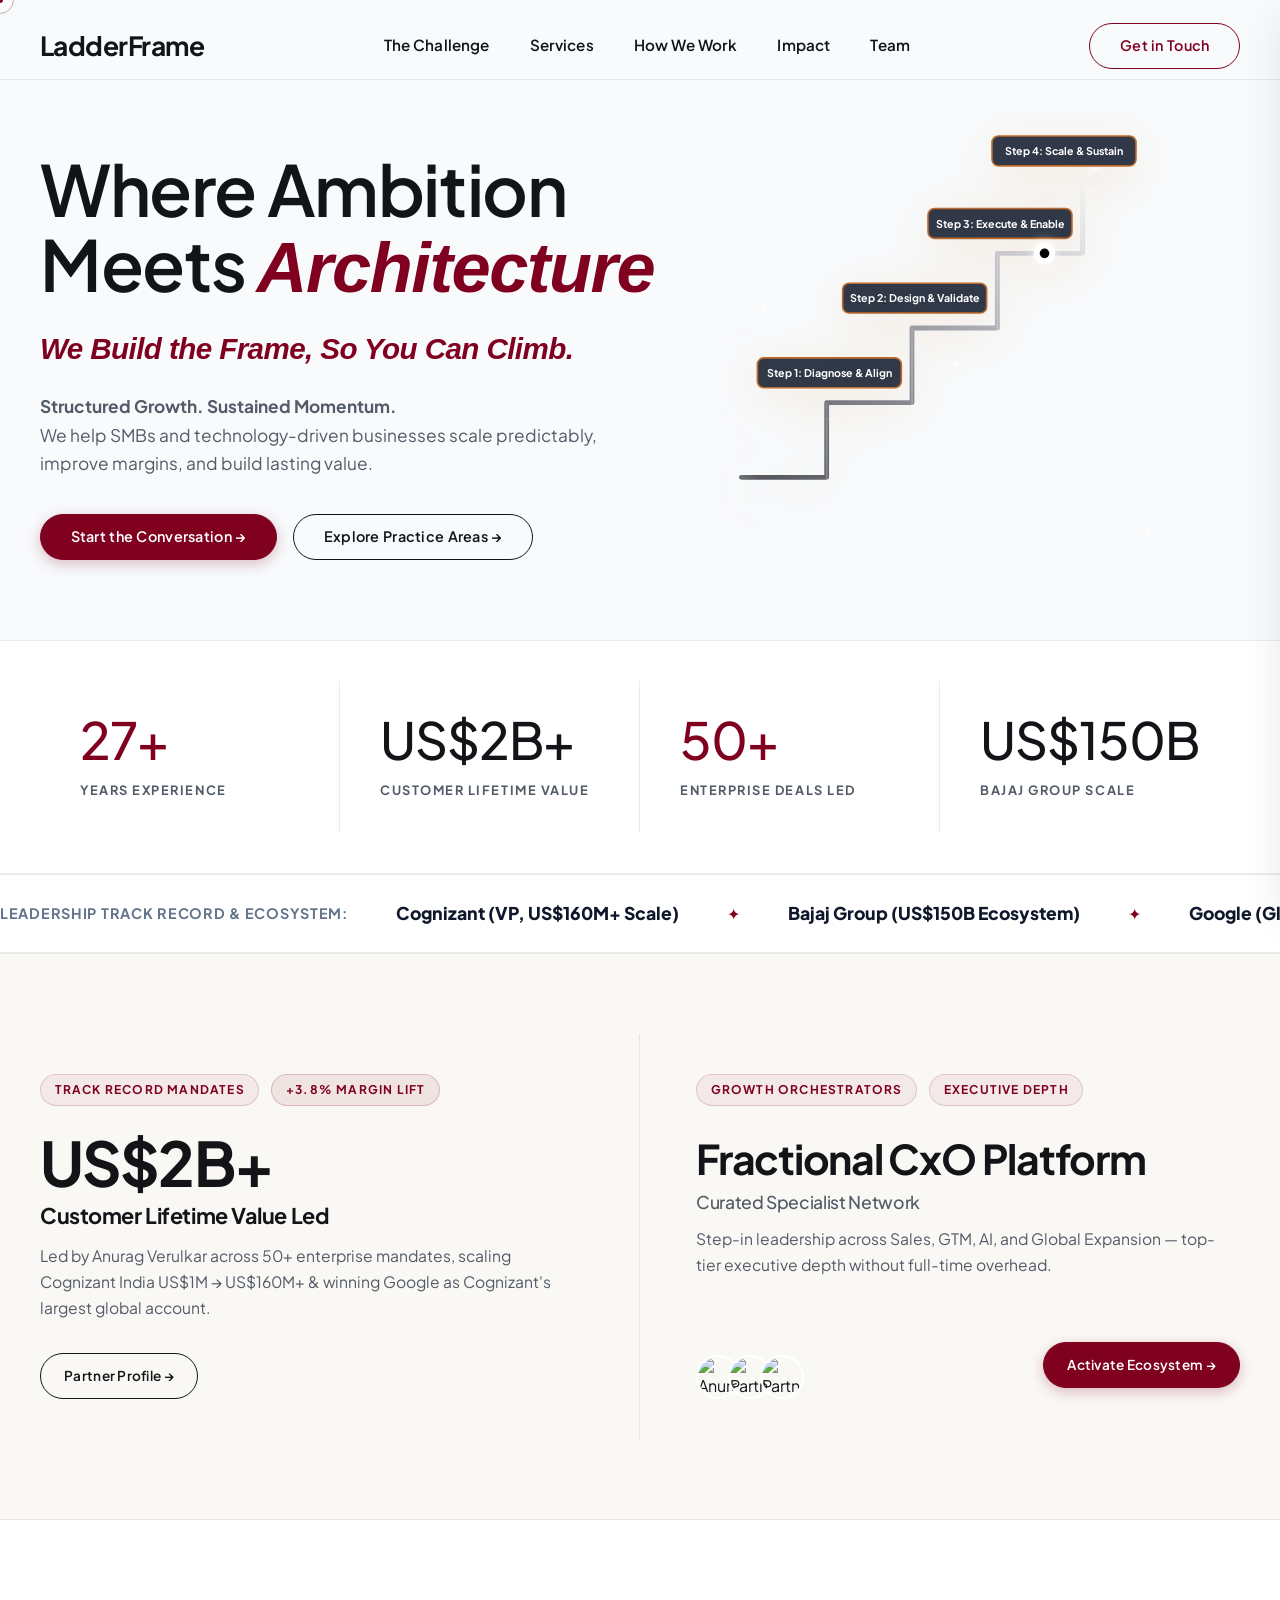
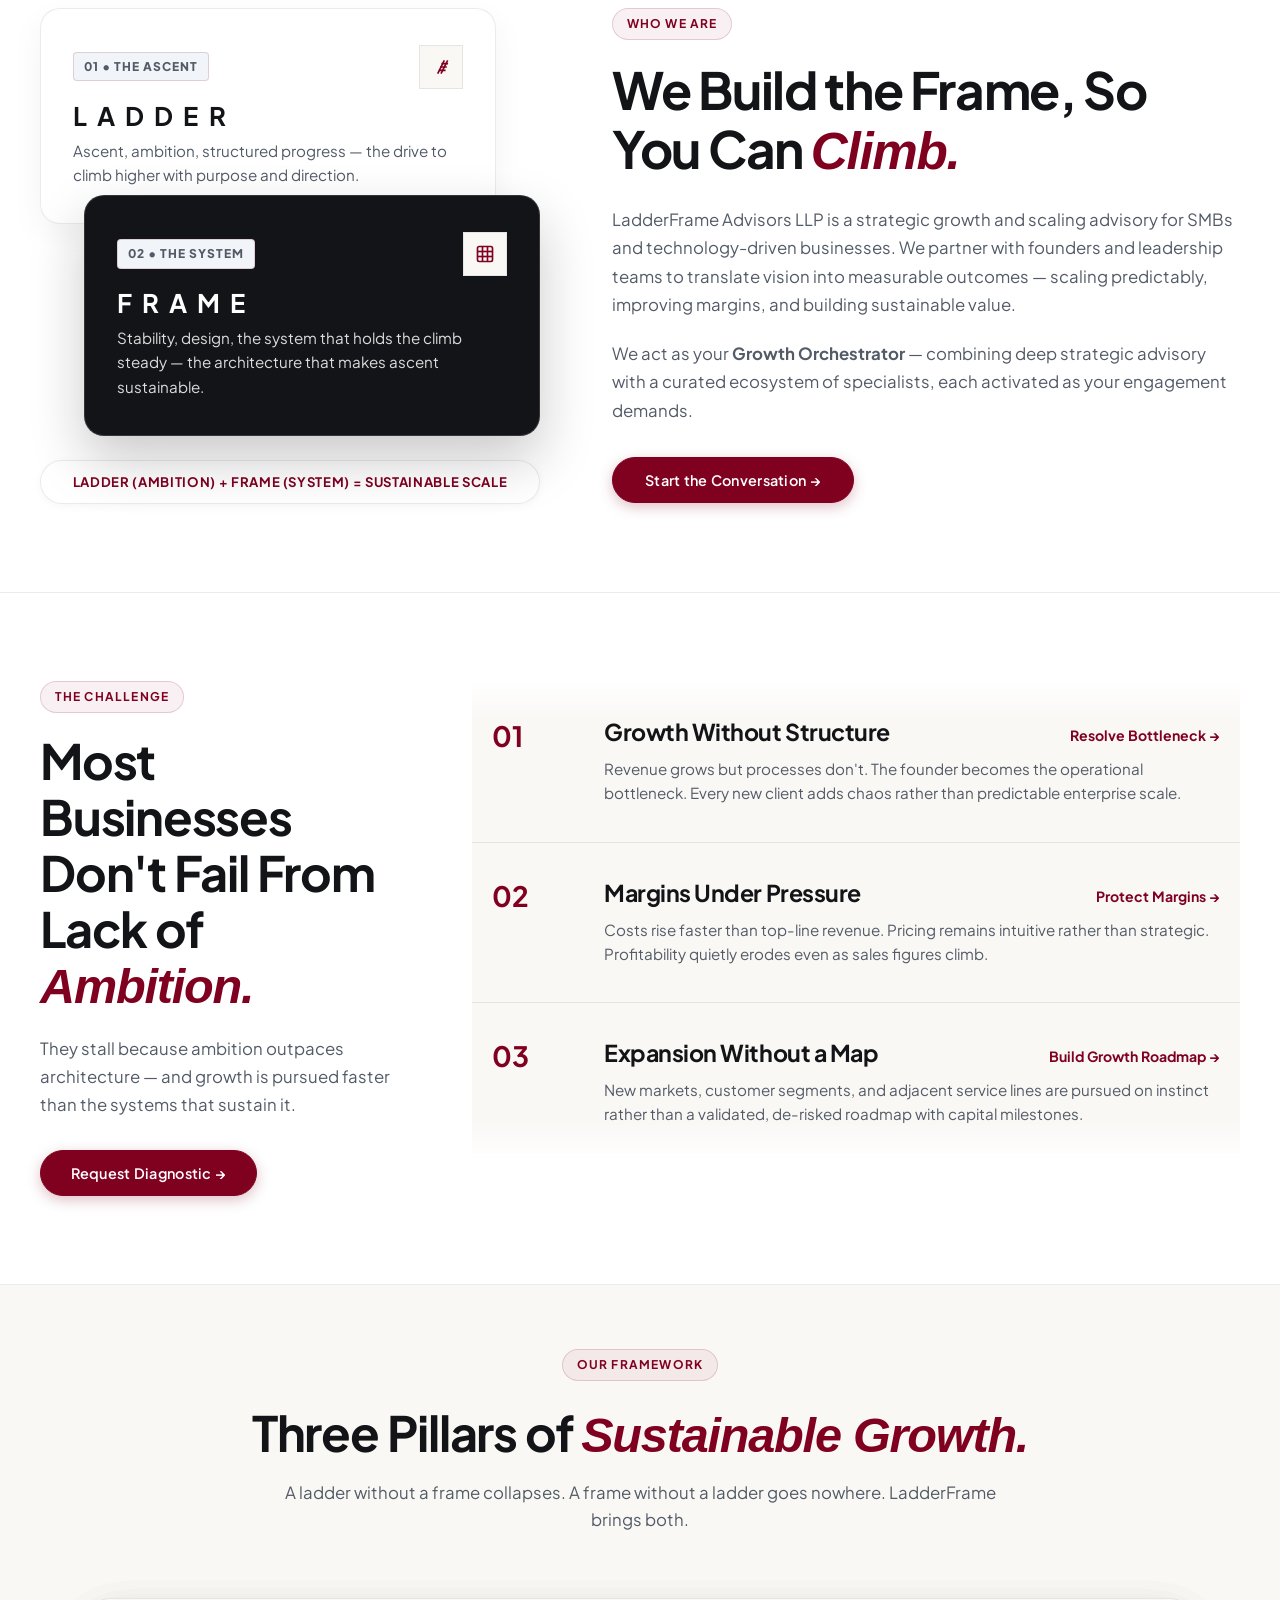
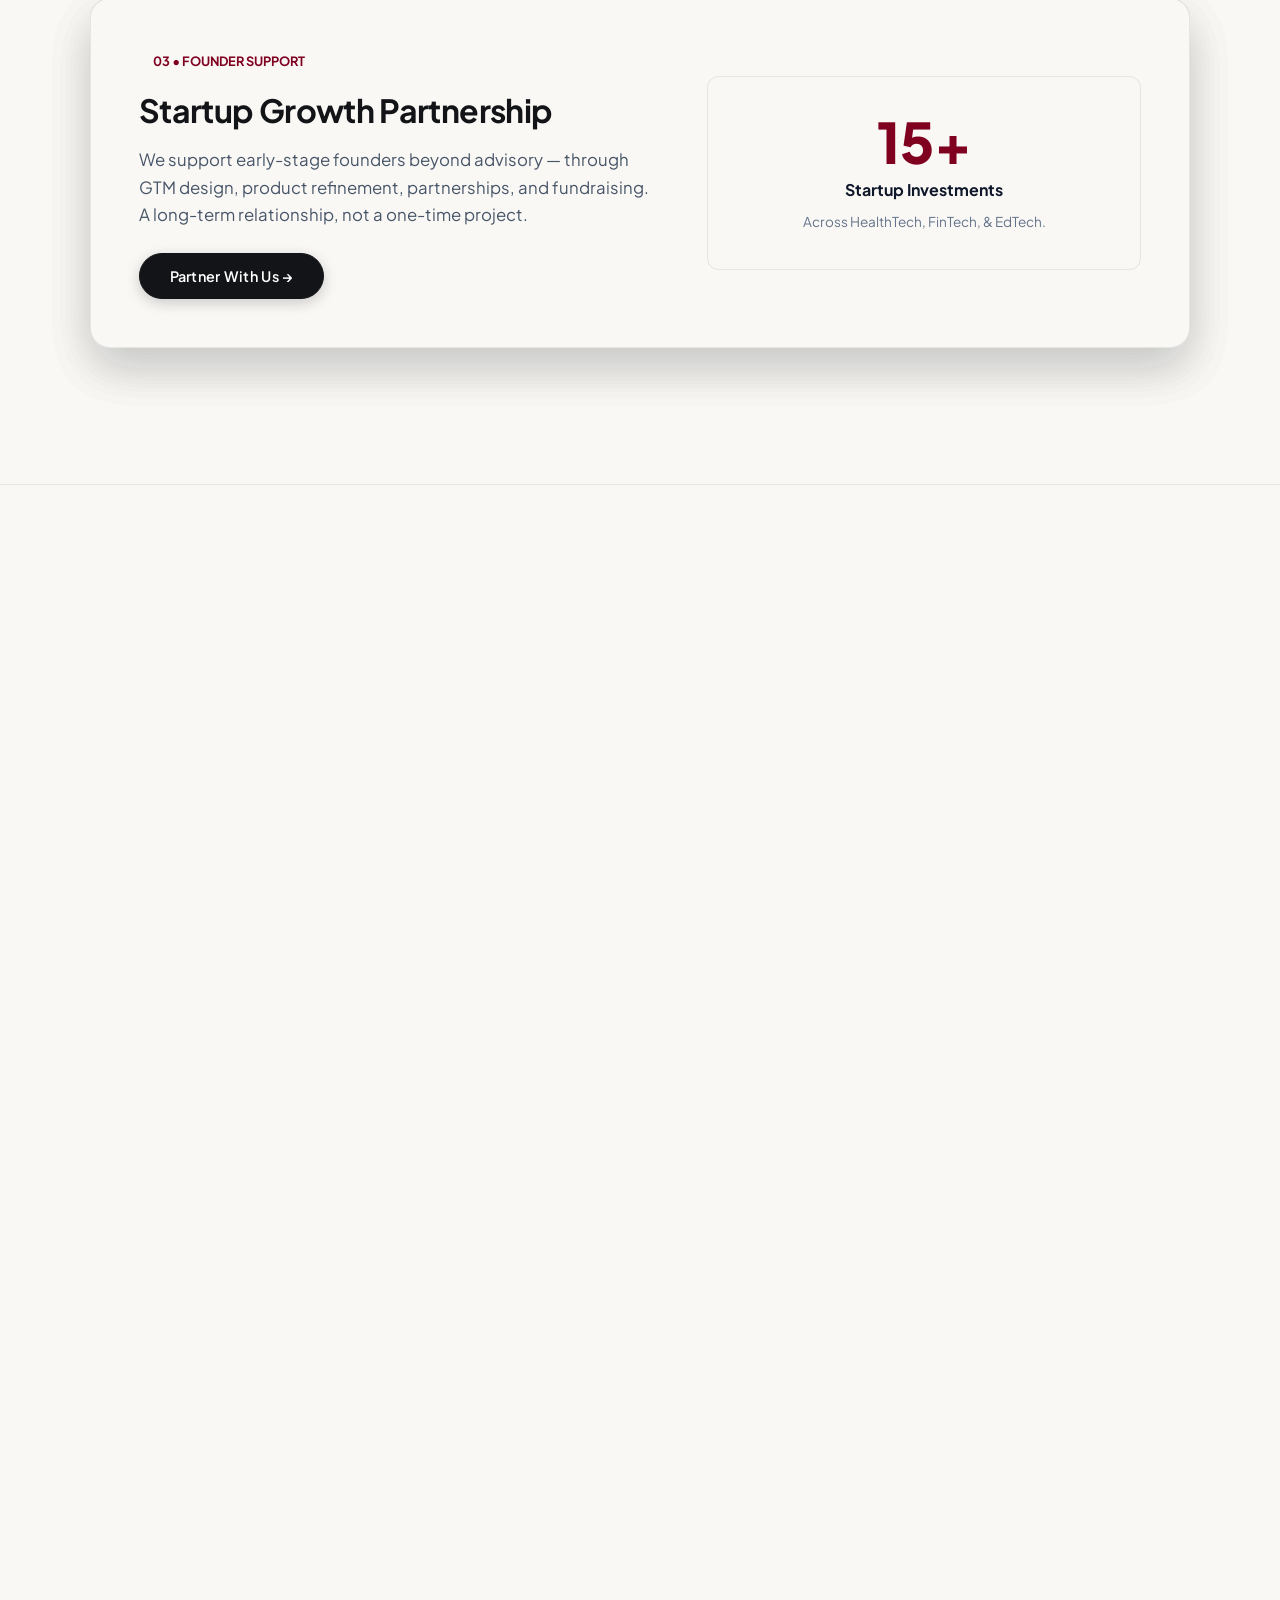
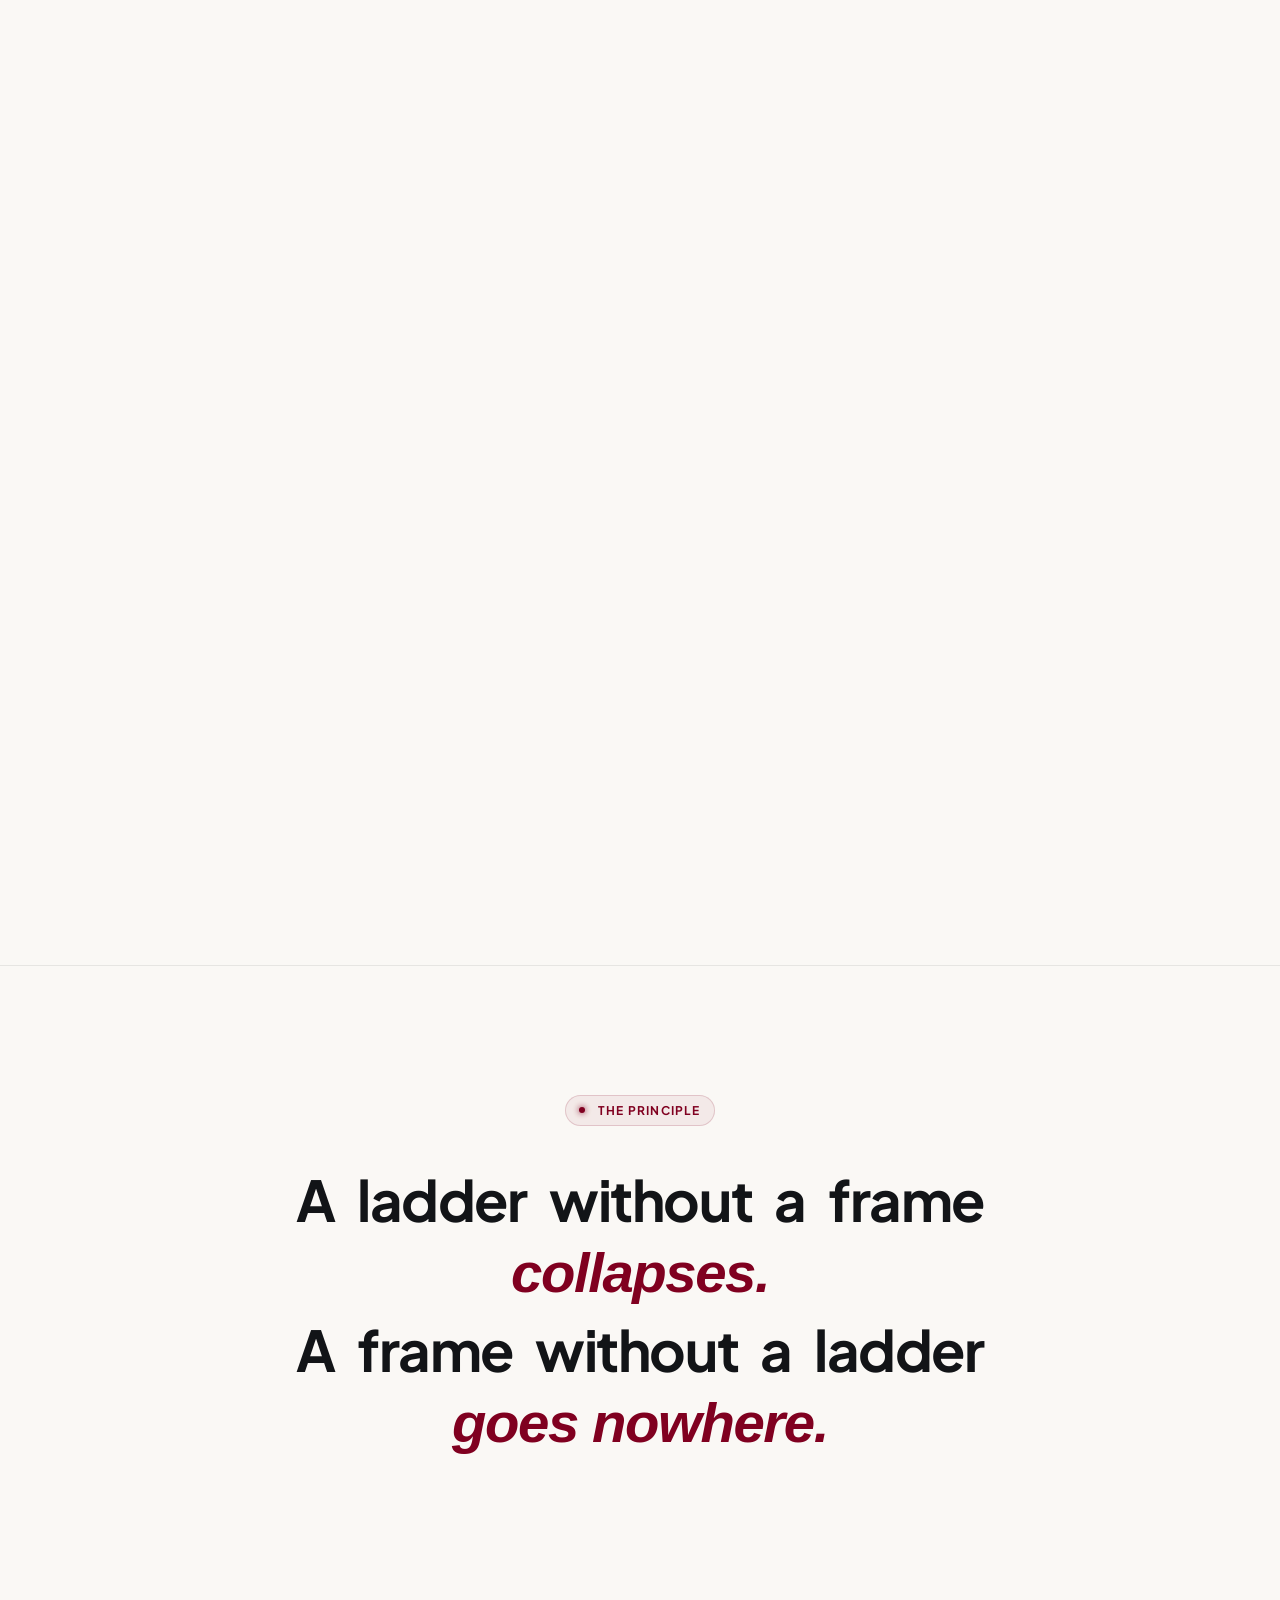
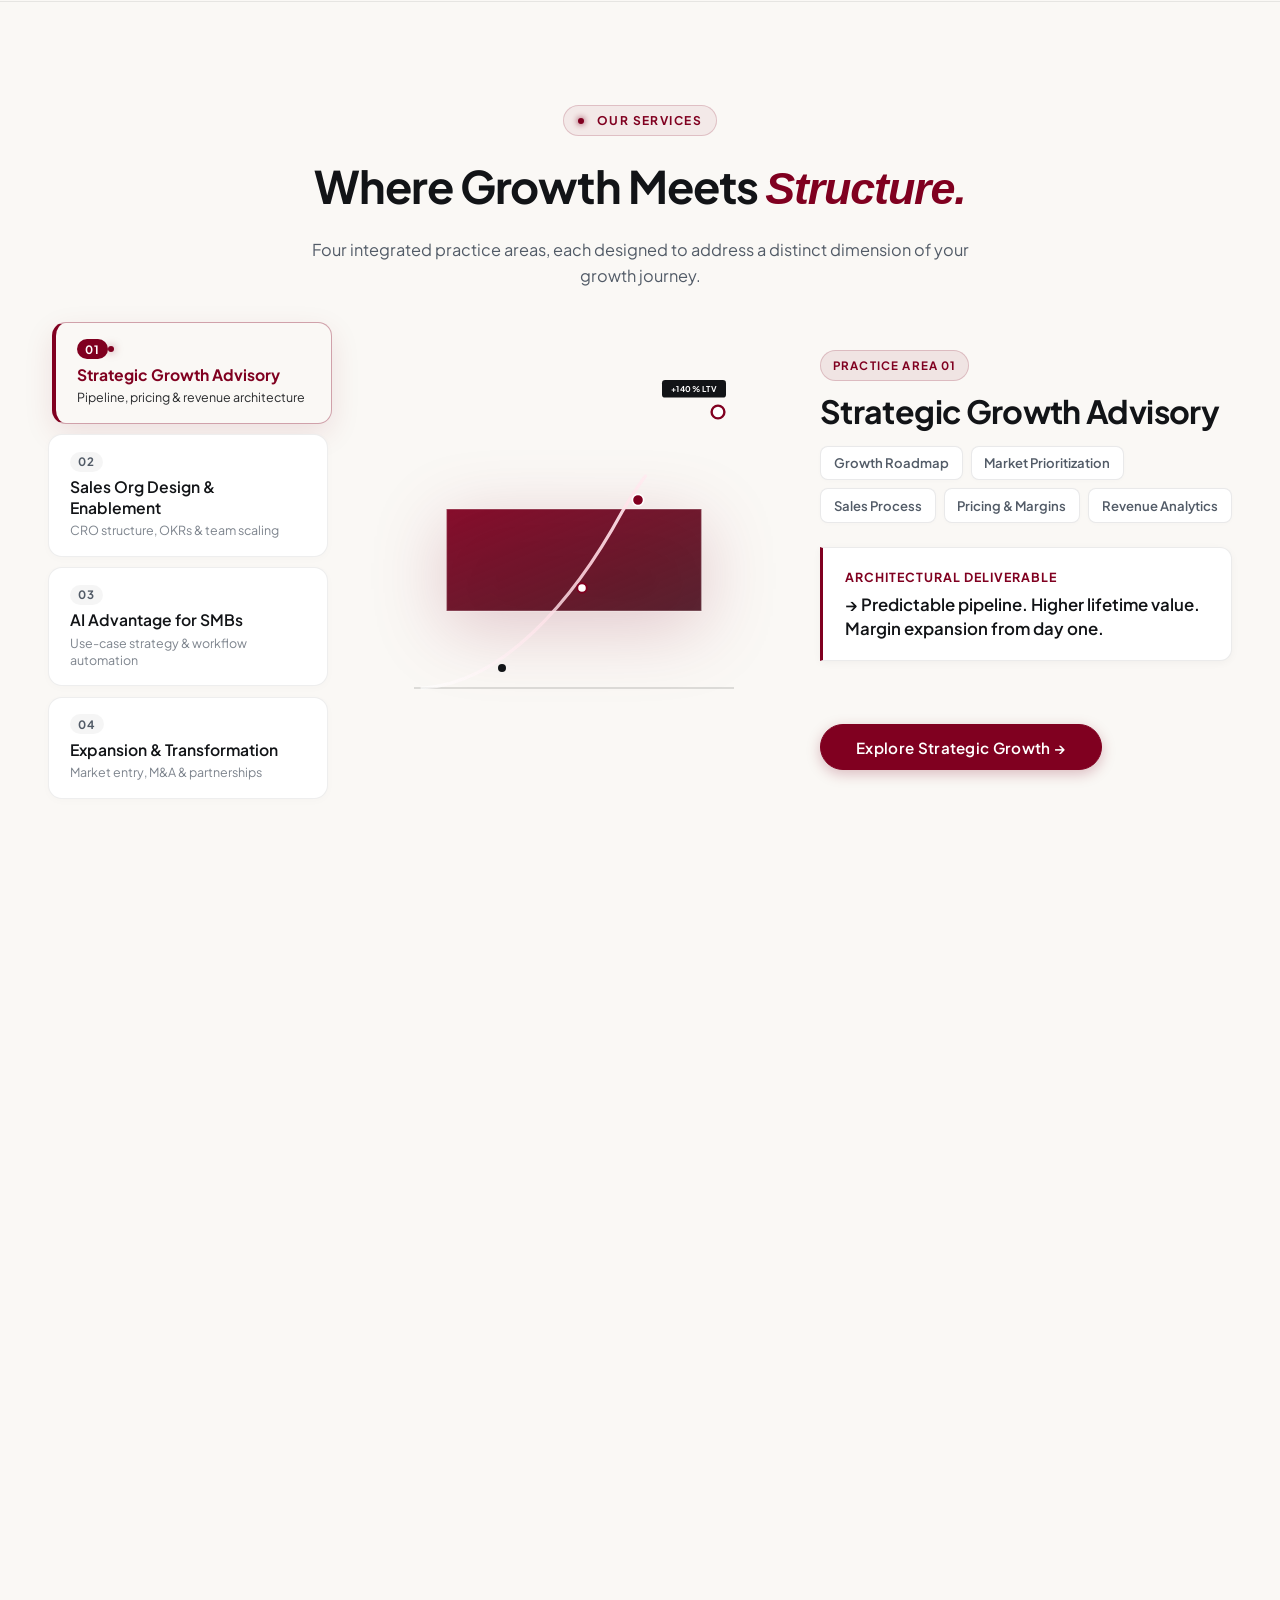
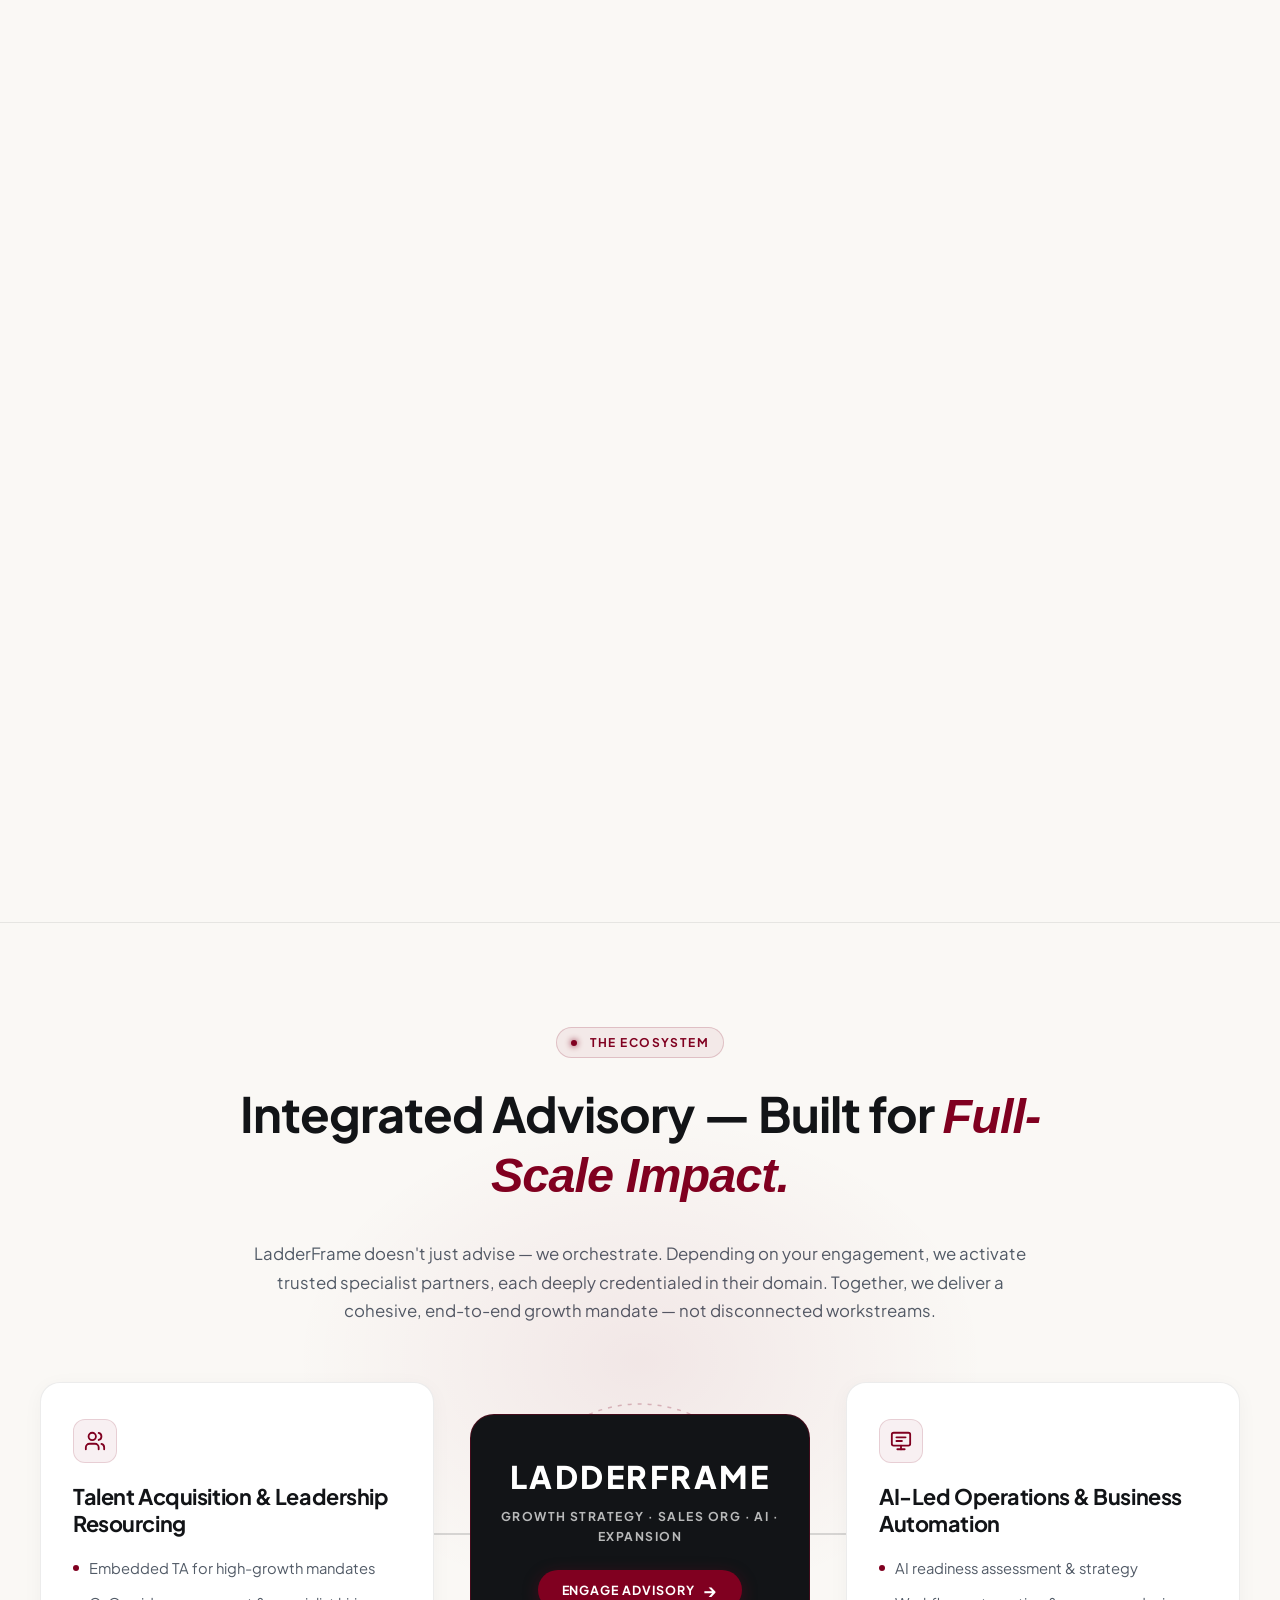
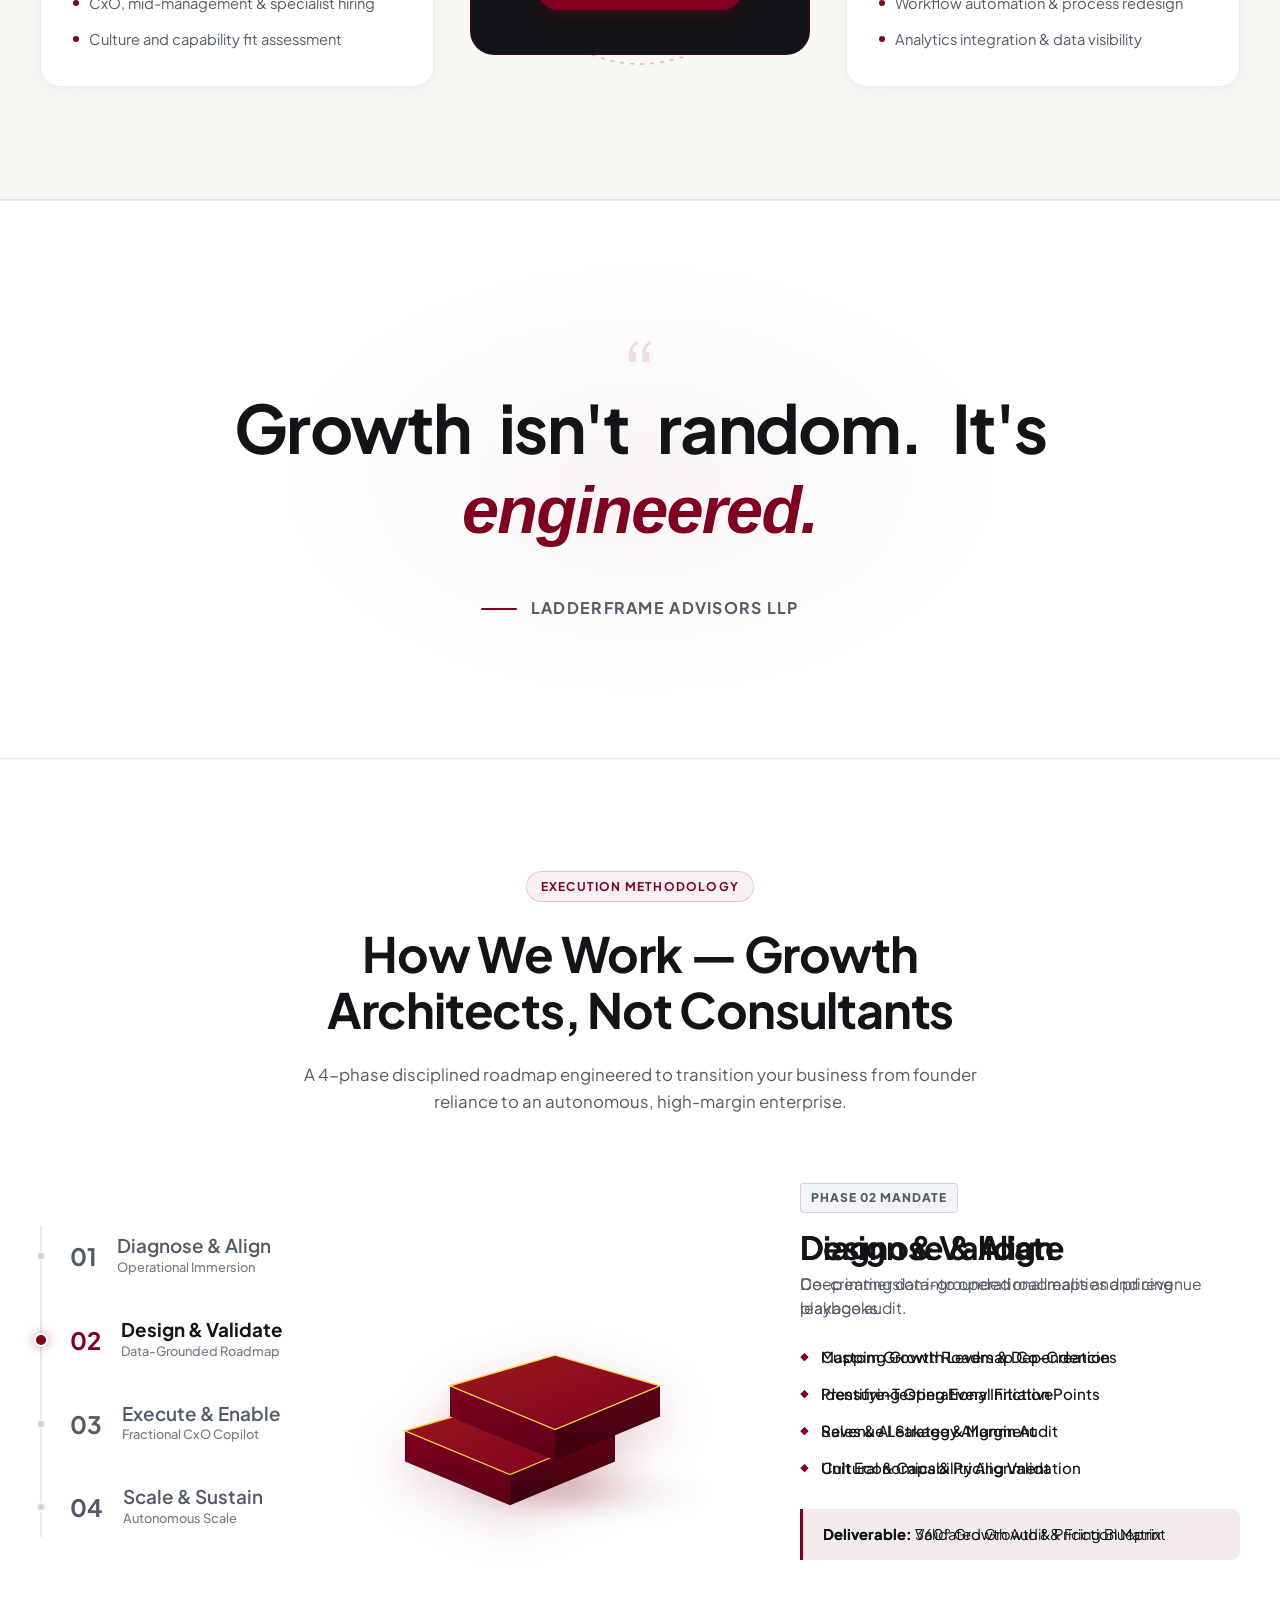
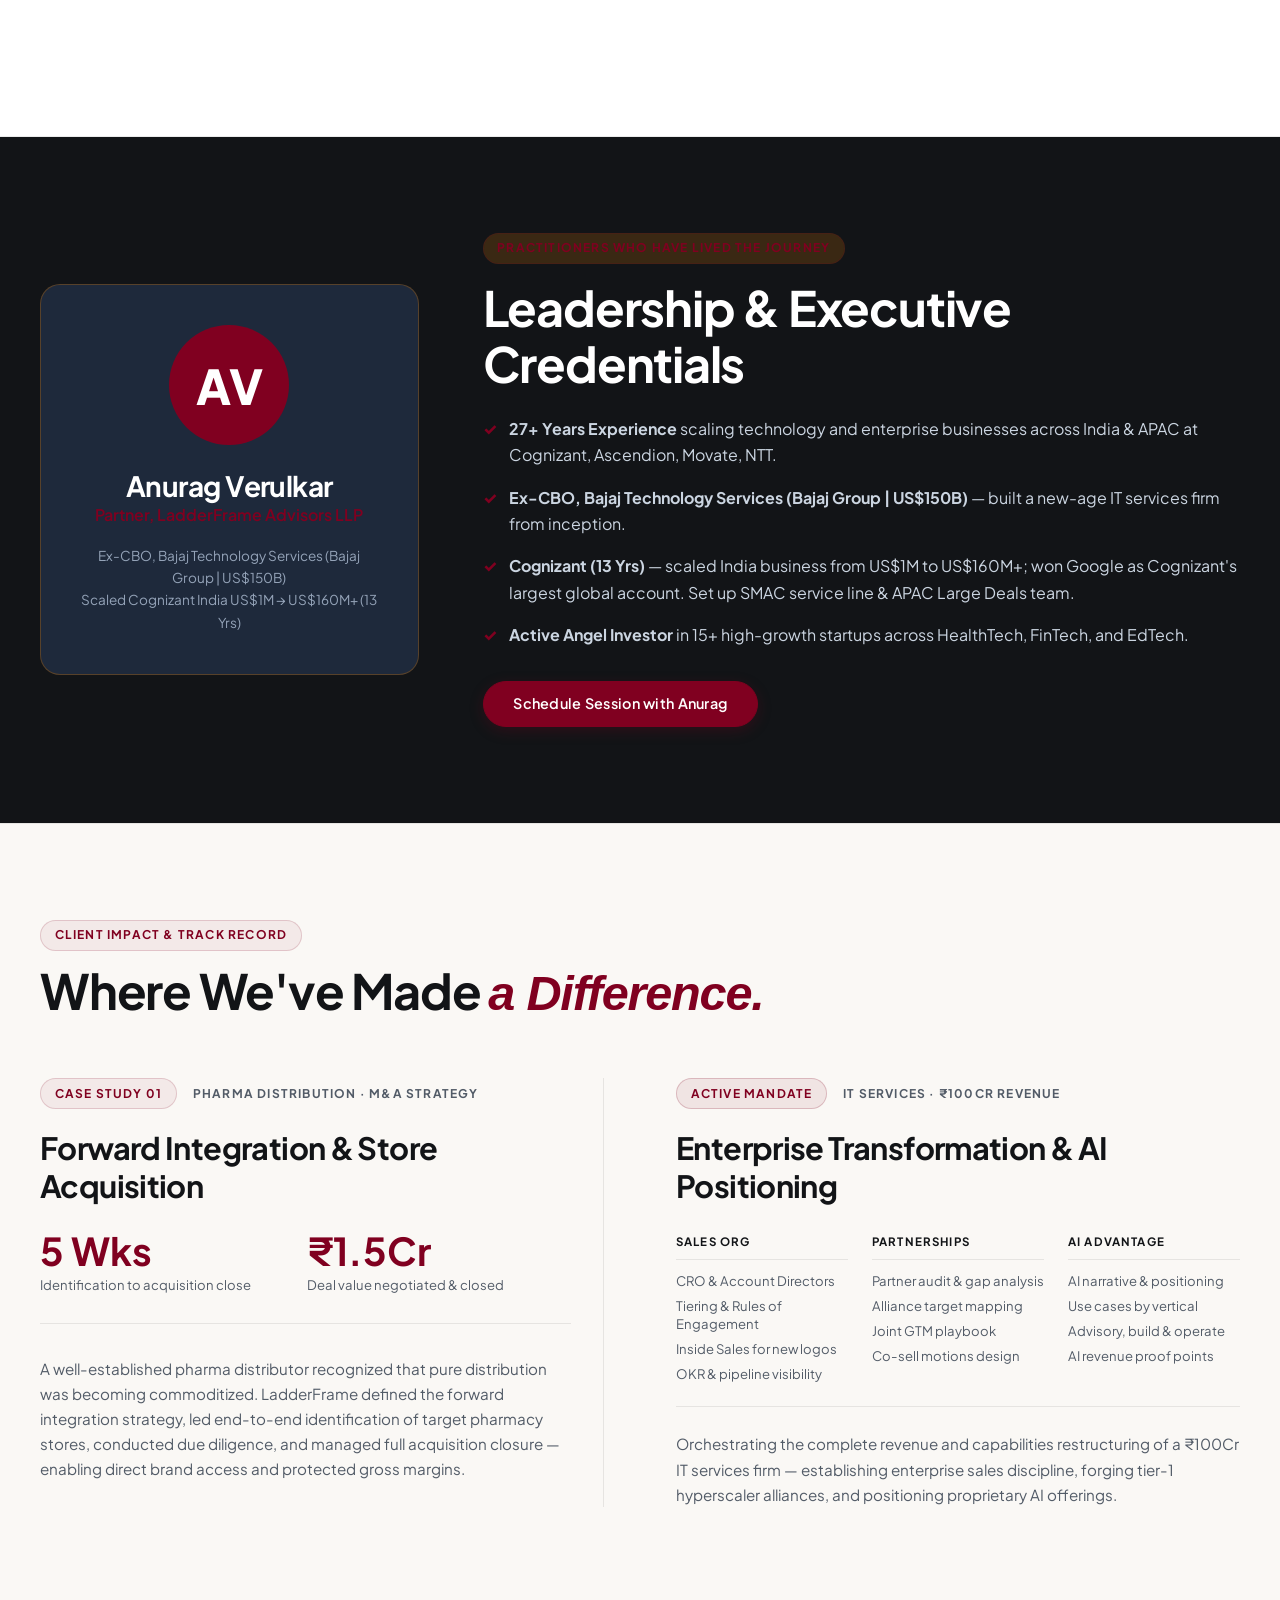
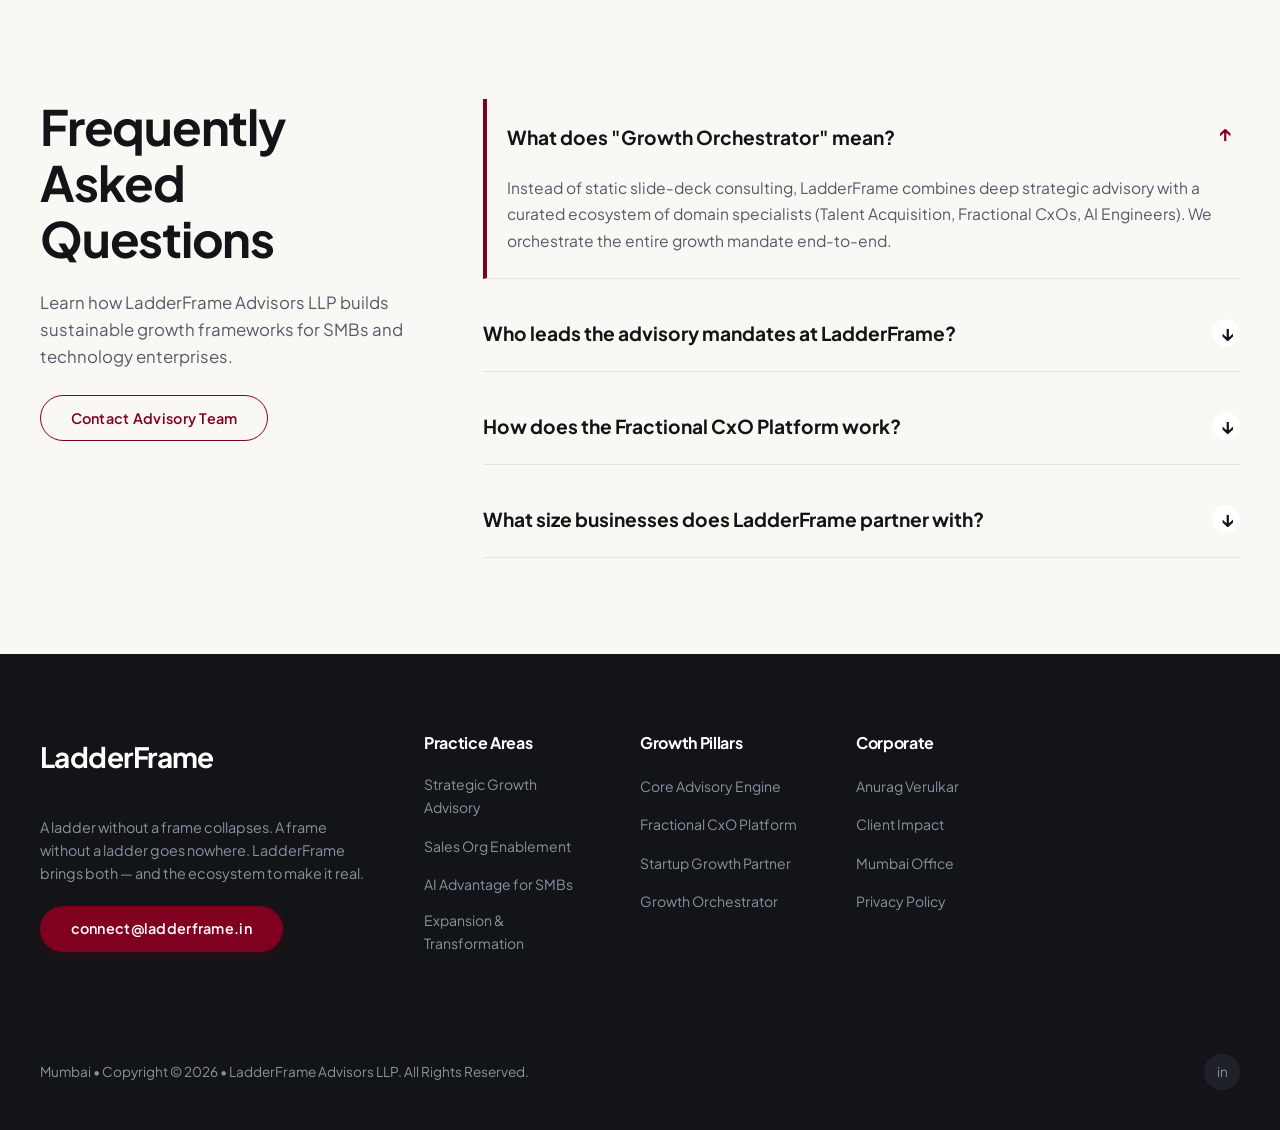
==== commit 496f846c: "feat: add continuous vertical looping animation to diagnostic matrix table" ====
--- a/index.html
+++ b/index.html
@@ -342,57 +342,101 @@
             <button class="btn btn-gold" data-open-drawer>Request Diagnostic →</button>
           </div>
 
-          <!-- RIGHT COLUMN: AUTHORITATIVE DIAGNOSTIC MATRIX (ZERO BOXED CARDS) -->
-          <div class="diagnostic-matrix-table animate-on-scroll">
-            
-            <!-- Diagnostic Row 01 -->
-            <div class="diagnostic-row">
-              <div class="diagnostic-row-num">01</div>
-              <div class="diagnostic-row-content">
-                <div class="diagnostic-row-header">
-                  <h3 class="diagnostic-row-title">Growth Without Structure</h3>
-                  <a href="#" class="diagnostic-row-link" data-open-drawer>Resolve Bottleneck →</a>
-                </div>
-                <p class="diagnostic-row-desc">Revenue grows but processes don't. The founder becomes the operational bottleneck. Every new client adds chaos rather than predictable enterprise scale.</p>
-              </div>
-            </div>
-
-            <!-- Diagnostic Row 02 -->
-            <div class="diagnostic-row">
-              <div class="diagnostic-row-num">02</div>
-              <div class="diagnostic-row-content">
-                <div class="diagnostic-row-header">
-                  <h3 class="diagnostic-row-title">Margins Under Pressure</h3>
-                  <a href="#" class="diagnostic-row-link" data-open-drawer>Protect Margins →</a>
-                </div>
-                <p class="diagnostic-row-desc">Costs rise faster than top-line revenue. Pricing remains intuitive rather than strategic. Profitability quietly erodes even as sales figures climb.</p>
-              </div>
-            </div>
-
-            <!-- Diagnostic Row 03 -->
-            <div class="diagnostic-row">
-              <div class="diagnostic-row-num">03</div>
-              <div class="diagnostic-row-content">
-                <div class="diagnostic-row-header">
-                  <h3 class="diagnostic-row-title">Expansion Without a Map</h3>
-                  <a href="#" class="diagnostic-row-link" data-open-drawer>Build Growth Roadmap →</a>
-                </div>
-                <p class="diagnostic-row-desc">New markets, customer segments, and adjacent service lines are pursued on instinct rather than a validated, de-risked roadmap with capital milestones.</p>
-              </div>
-            </div>
-
-            <!-- Diagnostic Row 04 -->
-            <div class="diagnostic-row">
-              <div class="diagnostic-row-num">04</div>
-              <div class="diagnostic-row-content">
-                <div class="diagnostic-row-header">
-                  <h3 class="diagnostic-row-title">Sales That Can't Scale</h3>
-                  <a href="#" class="diagnostic-row-link" data-open-drawer>Scale Sales Engine →</a>
-                </div>
-                <p class="diagnostic-row-desc">Personal founder relationships carry all initial revenue. No structured pipeline visibility, no institutional playbook, and zero repeatability beyond executive heroics.</p>
-              </div>
-            </div>
-
+          <!-- RIGHT COLUMN: AUTHORITATIVE DIAGNOSTIC MATRIX (INFINITE VERTICAL LOOPING STREAM) -->
+          <div class="diagnostic-matrix-marquee-wrapper animate-on-scroll">
+            <div class="diagnostic-marquee-track">
+              
+              <!-- SET 1 -->
+              <div class="diagnostic-row">
+                <div class="diagnostic-row-num">01</div>
+                <div class="diagnostic-row-content">
+                  <div class="diagnostic-row-header">
+                    <h3 class="diagnostic-row-title">Growth Without Structure</h3>
+                    <a href="#" class="diagnostic-row-link" data-open-drawer>Resolve Bottleneck →</a>
+                  </div>
+                  <p class="diagnostic-row-desc">Revenue grows but processes don't. The founder becomes the operational bottleneck. Every new client adds chaos rather than predictable enterprise scale.</p>
+                </div>
+              </div>
+
+              <div class="diagnostic-row">
+                <div class="diagnostic-row-num">02</div>
+                <div class="diagnostic-row-content">
+                  <div class="diagnostic-row-header">
+                    <h3 class="diagnostic-row-title">Margins Under Pressure</h3>
+                    <a href="#" class="diagnostic-row-link" data-open-drawer>Protect Margins →</a>
+                  </div>
+                  <p class="diagnostic-row-desc">Costs rise faster than top-line revenue. Pricing remains intuitive rather than strategic. Profitability quietly erodes even as sales figures climb.</p>
+                </div>
+              </div>
+
+              <div class="diagnostic-row">
+                <div class="diagnostic-row-num">03</div>
+                <div class="diagnostic-row-content">
+                  <div class="diagnostic-row-header">
+                    <h3 class="diagnostic-row-title">Expansion Without a Map</h3>
+                    <a href="#" class="diagnostic-row-link" data-open-drawer>Build Growth Roadmap →</a>
+                  </div>
+                  <p class="diagnostic-row-desc">New markets, customer segments, and adjacent service lines are pursued on instinct rather than a validated, de-risked roadmap with capital milestones.</p>
+                </div>
+              </div>
+
+              <div class="diagnostic-row">
+                <div class="diagnostic-row-num">04</div>
+                <div class="diagnostic-row-content">
+                  <div class="diagnostic-row-header">
+                    <h3 class="diagnostic-row-title">Sales That Can't Scale</h3>
+                    <a href="#" class="diagnostic-row-link" data-open-drawer>Scale Sales Engine →</a>
+                  </div>
+                  <p class="diagnostic-row-desc">Personal founder relationships carry all initial revenue. No structured pipeline visibility, no institutional playbook, and zero repeatability beyond executive heroics.</p>
+                </div>
+              </div>
+
+              <!-- SET 2 (SEAMLESS DUPLICATE FOR CONTINUOUS VERTICAL LOOP) -->
+              <div class="diagnostic-row" aria-hidden="true">
+                <div class="diagnostic-row-num">01</div>
+                <div class="diagnostic-row-content">
+                  <div class="diagnostic-row-header">
+                    <h3 class="diagnostic-row-title">Growth Without Structure</h3>
+                    <a href="#" class="diagnostic-row-link" data-open-drawer>Resolve Bottleneck →</a>
+                  </div>
+                  <p class="diagnostic-row-desc">Revenue grows but processes don't. The founder becomes the operational bottleneck. Every new client adds chaos rather than predictable enterprise scale.</p>
+                </div>
+              </div>
+
+              <div class="diagnostic-row" aria-hidden="true">
+                <div class="diagnostic-row-num">02</div>
+                <div class="diagnostic-row-content">
+                  <div class="diagnostic-row-header">
+                    <h3 class="diagnostic-row-title">Margins Under Pressure</h3>
+                    <a href="#" class="diagnostic-row-link" data-open-drawer>Protect Margins →</a>
+                  </div>
+                  <p class="diagnostic-row-desc">Costs rise faster than top-line revenue. Pricing remains intuitive rather than strategic. Profitability quietly erodes even as sales figures climb.</p>
+                </div>
+              </div>
+
+              <div class="diagnostic-row" aria-hidden="true">
+                <div class="diagnostic-row-num">03</div>
+                <div class="diagnostic-row-content">
+                  <div class="diagnostic-row-header">
+                    <h3 class="diagnostic-row-title">Expansion Without a Map</h3>
+                    <a href="#" class="diagnostic-row-link" data-open-drawer>Build Growth Roadmap →</a>
+                  </div>
+                  <p class="diagnostic-row-desc">New markets, customer segments, and adjacent service lines are pursued on instinct rather than a validated, de-risked roadmap with capital milestones.</p>
+                </div>
+              </div>
+
+              <div class="diagnostic-row" aria-hidden="true">
+                <div class="diagnostic-row-num">04</div>
+                <div class="diagnostic-row-content">
+                  <div class="diagnostic-row-header">
+                    <h3 class="diagnostic-row-title">Sales That Can't Scale</h3>
+                    <a href="#" class="diagnostic-row-link" data-open-drawer>Scale Sales Engine →</a>
+                  </div>
+                  <p class="diagnostic-row-desc">Personal founder relationships carry all initial revenue. No structured pipeline visibility, no institutional playbook, and zero repeatability beyond executive heroics.</p>
+                </div>
+              </div>
+
+            </div>
           </div>
 
         </div>
--- a/styles.css
+++ b/styles.css
@@ -4160,21 +4160,50 @@
   }
 }
 
-/* 2. NUMBERED DIAGNOSTIC MATRIX (CARD-FREE EDITORIAL TABLE) */
+/* 2. NUMBERED DIAGNOSTIC MATRIX (INFINITE VERTICAL LOOPING STREAM) */
+.diagnostic-matrix-marquee-wrapper {
+  height: 480px;
+  overflow: hidden;
+  position: relative;
+  border-top: 1px solid var(--bg-border);
+  border-bottom: 1px solid var(--bg-border);
+  -webkit-mask-image: linear-gradient(to bottom, transparent 0%, rgba(0, 0, 0, 1) 8%, rgba(0, 0, 0, 1) 92%, transparent 100%);
+  mask-image: linear-gradient(to bottom, transparent 0%, rgba(0, 0, 0, 1) 8%, rgba(0, 0, 0, 1) 92%, transparent 100%);
+}
+
+.diagnostic-marquee-track {
+  display: flex;
+  flex-direction: column;
+  animation: verticalDiagnosticMarquee 26s linear infinite;
+}
+
+.diagnostic-matrix-marquee-wrapper:hover .diagnostic-marquee-track {
+  animation-play-state: paused;
+}
+
+@keyframes verticalDiagnosticMarquee {
+  0% {
+    transform: translateY(0);
+  }
+  100% {
+    transform: translateY(-50%);
+  }
+}
+
 .diagnostic-matrix-table {
   display: flex;
   flex-direction: column;
-  border-top: 1px solid var(--bg-border);
 }
 
 .diagnostic-row {
   display: grid;
   grid-template-columns: 80px 1fr;
   gap: 2rem;
-  padding: 2.25rem 1rem;
+  padding: 2.25rem 1.25rem;
   border-bottom: 1px solid var(--bg-border);
   transition: background-color 0.3s ease, transform 0.3s ease, border-color 0.3s ease;
   position: relative;
+  background-color: var(--bg-white);
 }
 
 .diagnostic-row::before {
@@ -4183,7 +4212,7 @@
   left: 0;
   top: 0;
   bottom: 0;
-  width: 3px;
+  width: 3.5px;
   background-color: var(--accent-gold);
   opacity: 0;
   transform: scaleY(0.4);
@@ -4191,7 +4220,7 @@
 }
 
 .diagnostic-row:hover {
-  background-color: rgba(128, 0, 32, 0.02);
+  background-color: rgba(128, 0, 32, 0.025);
   transform: translateX(4px);
 }
 
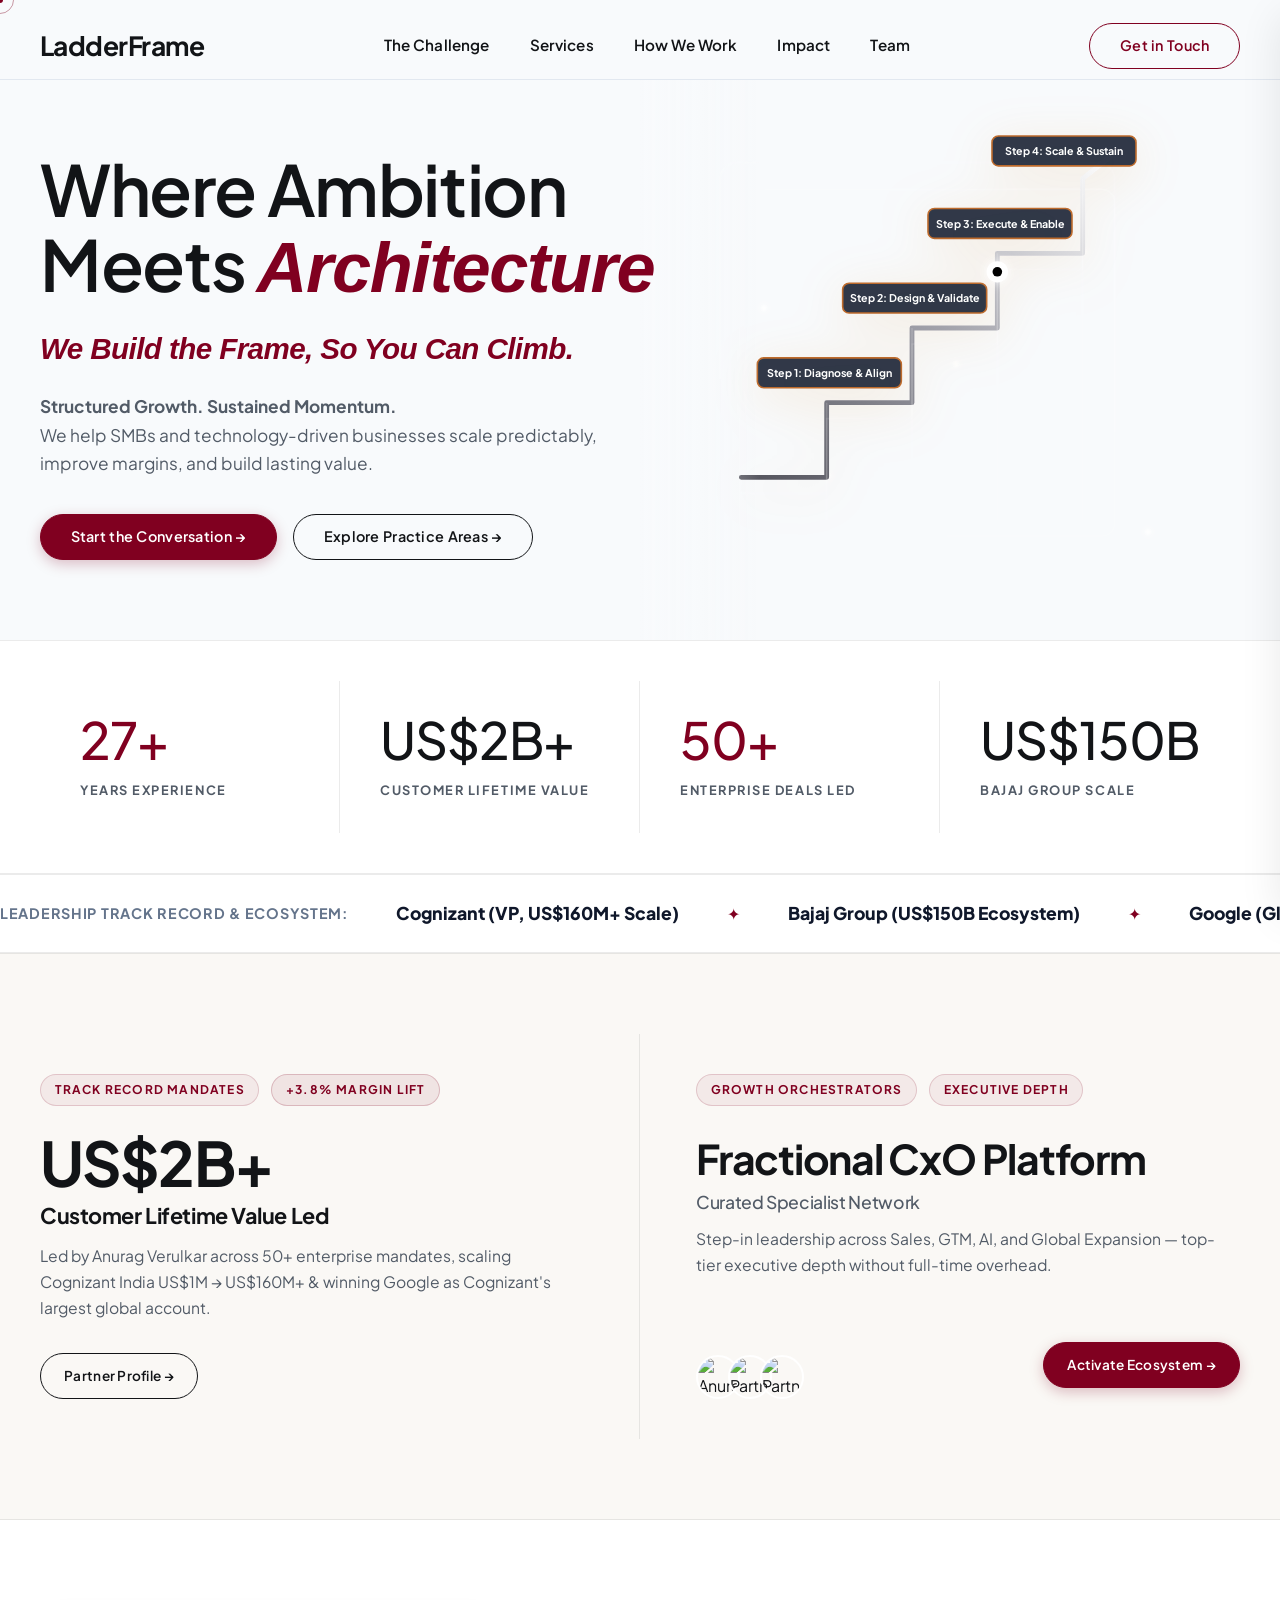
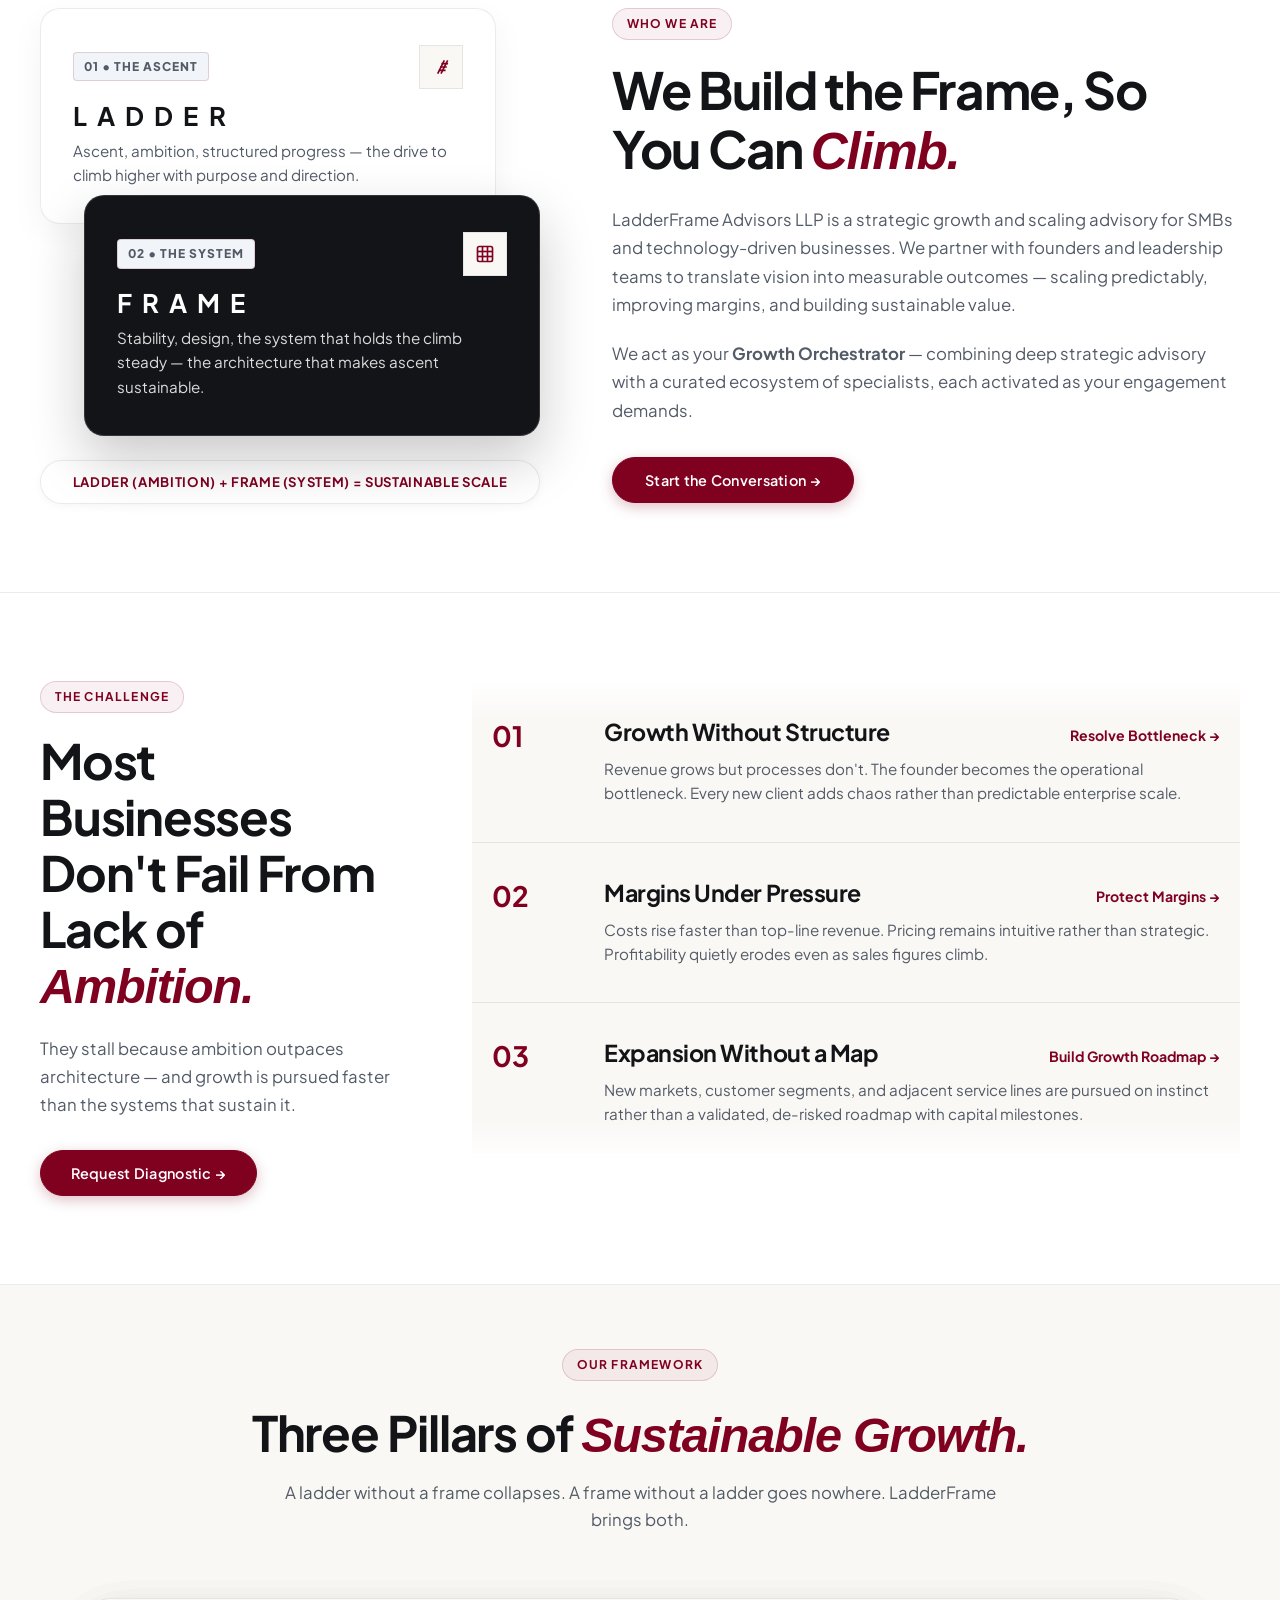
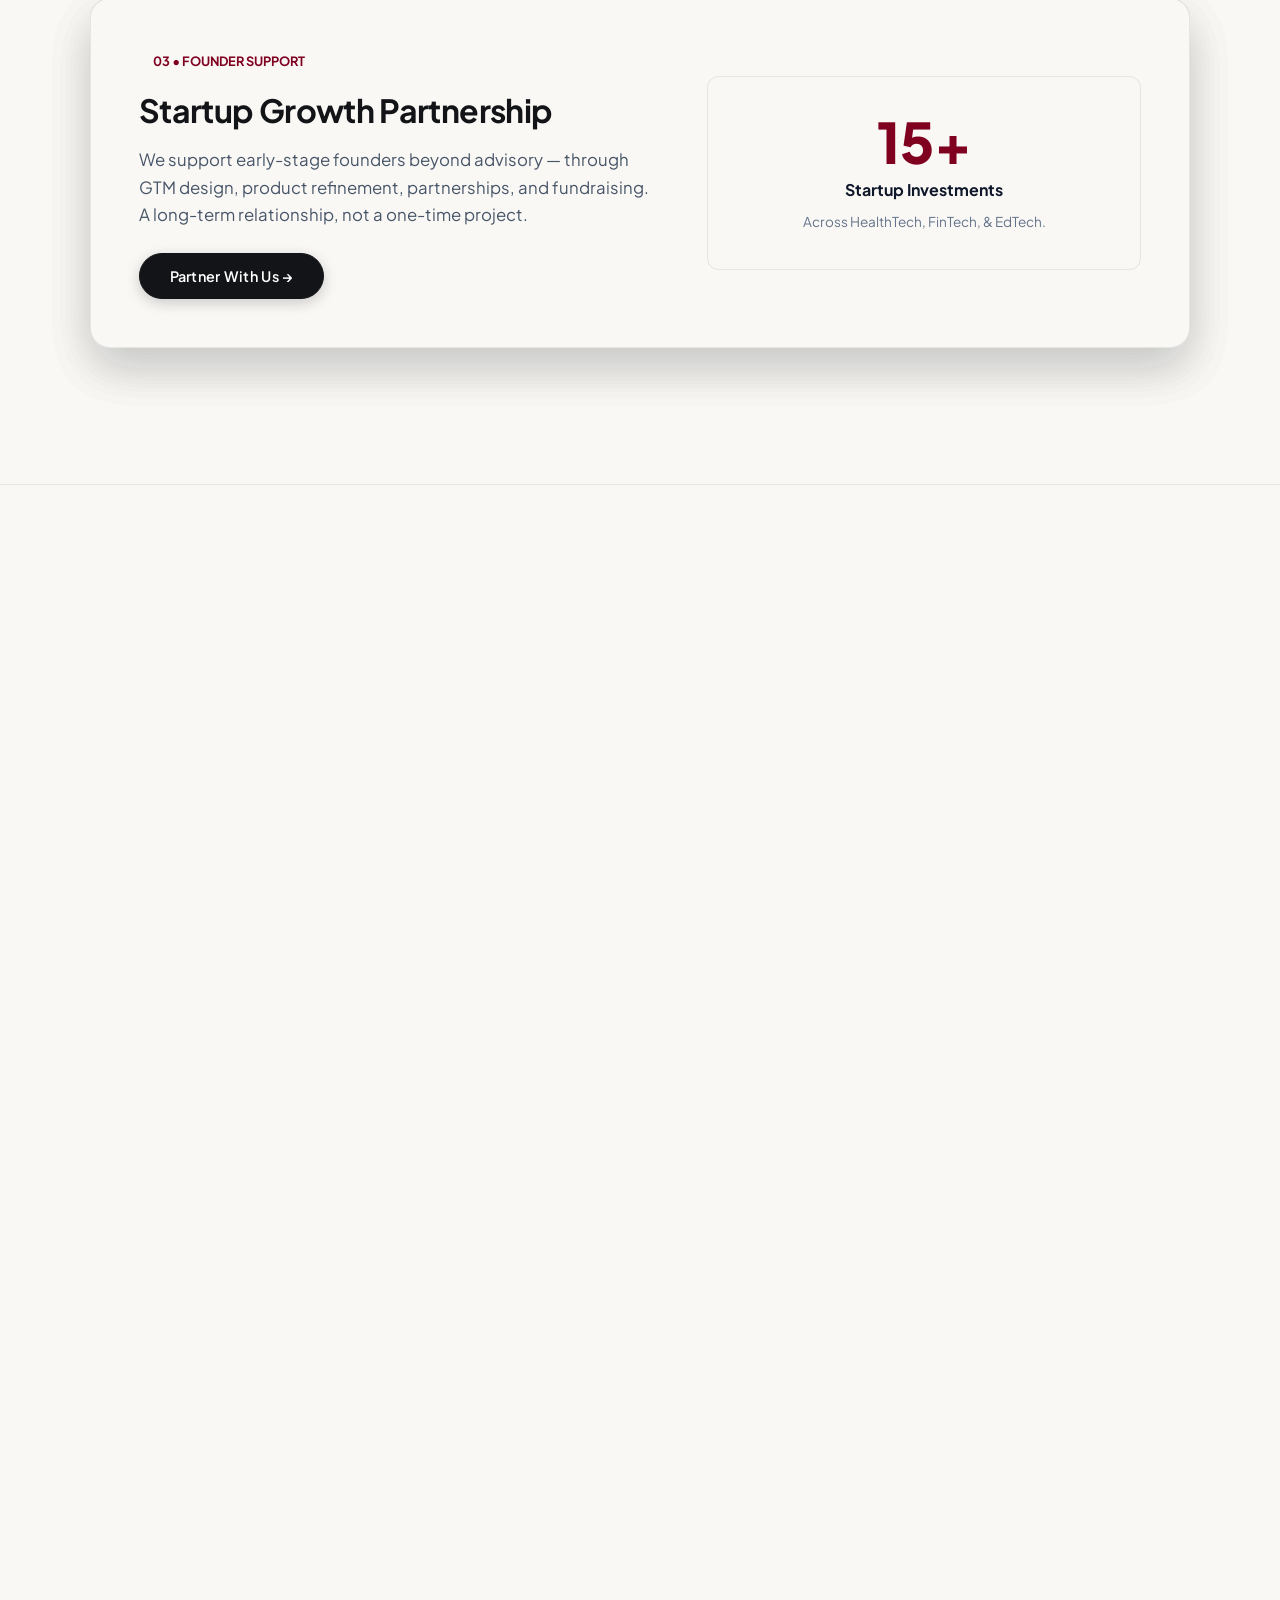
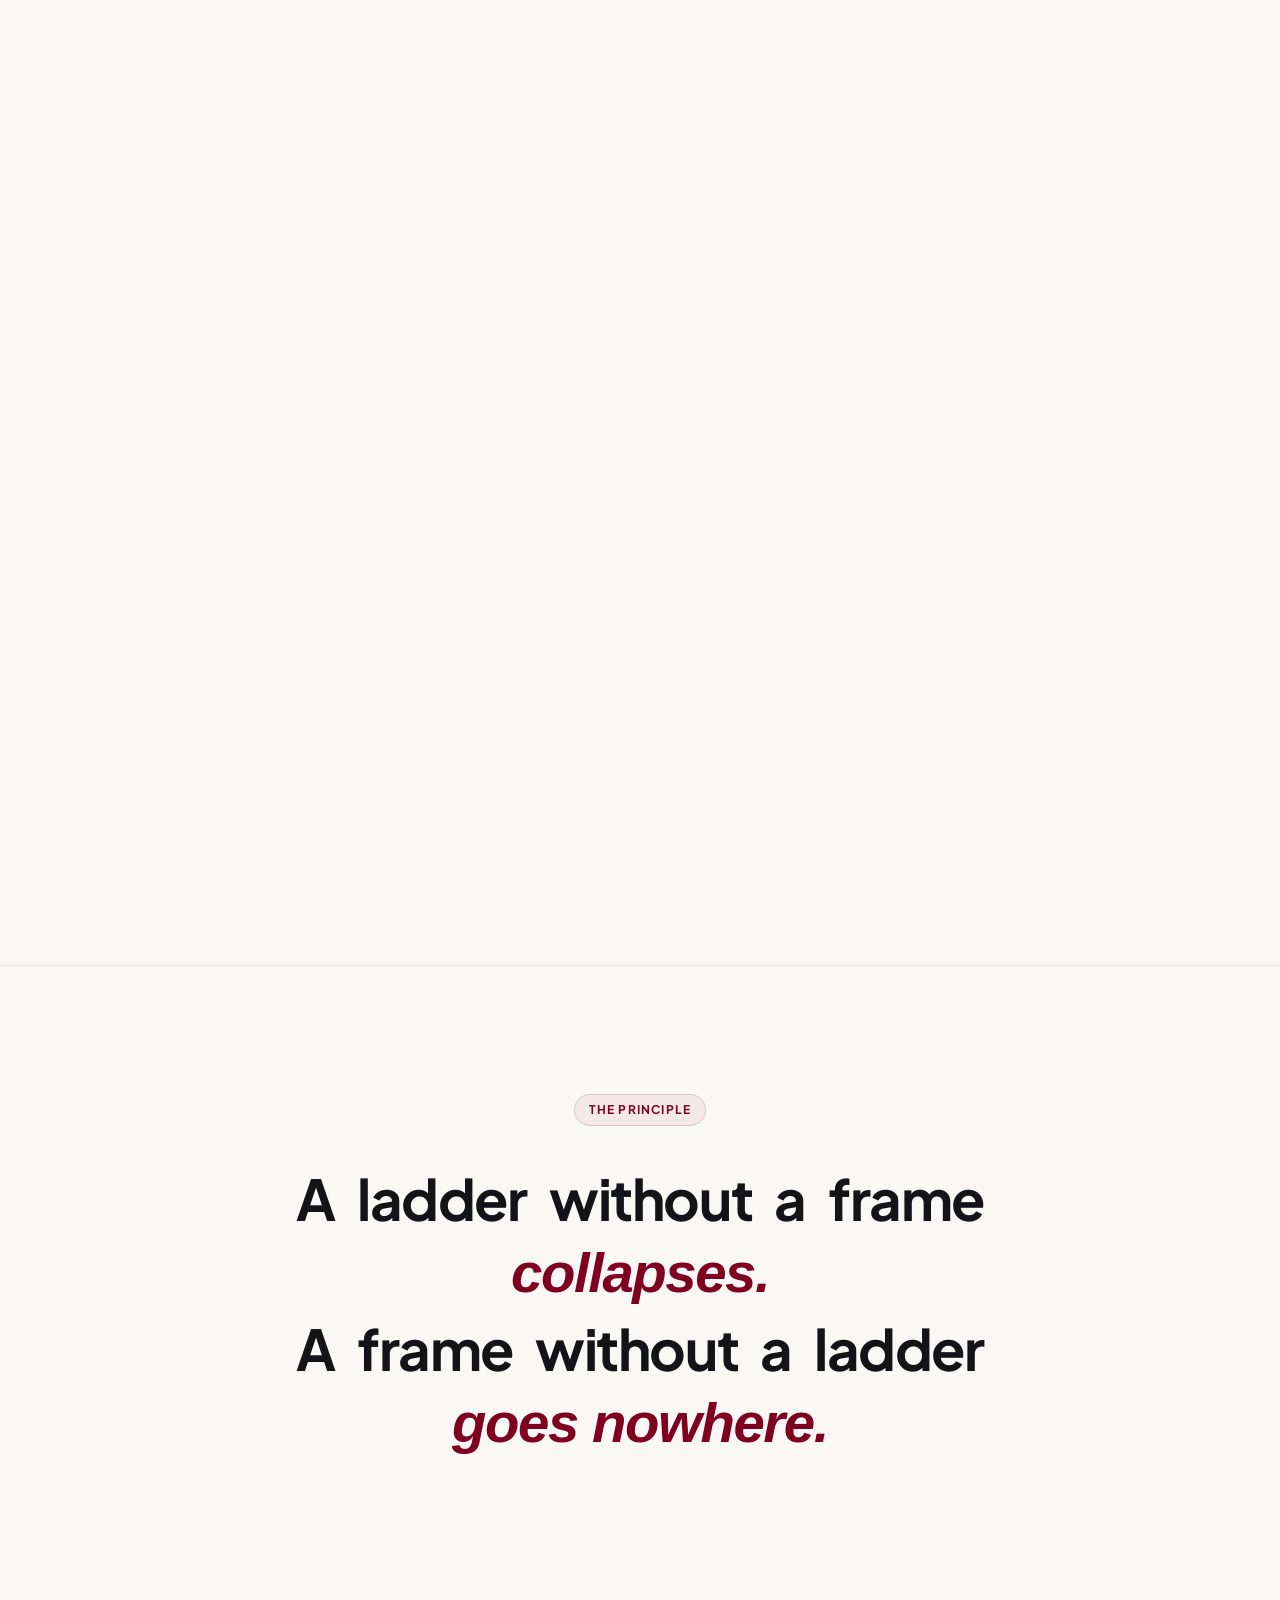
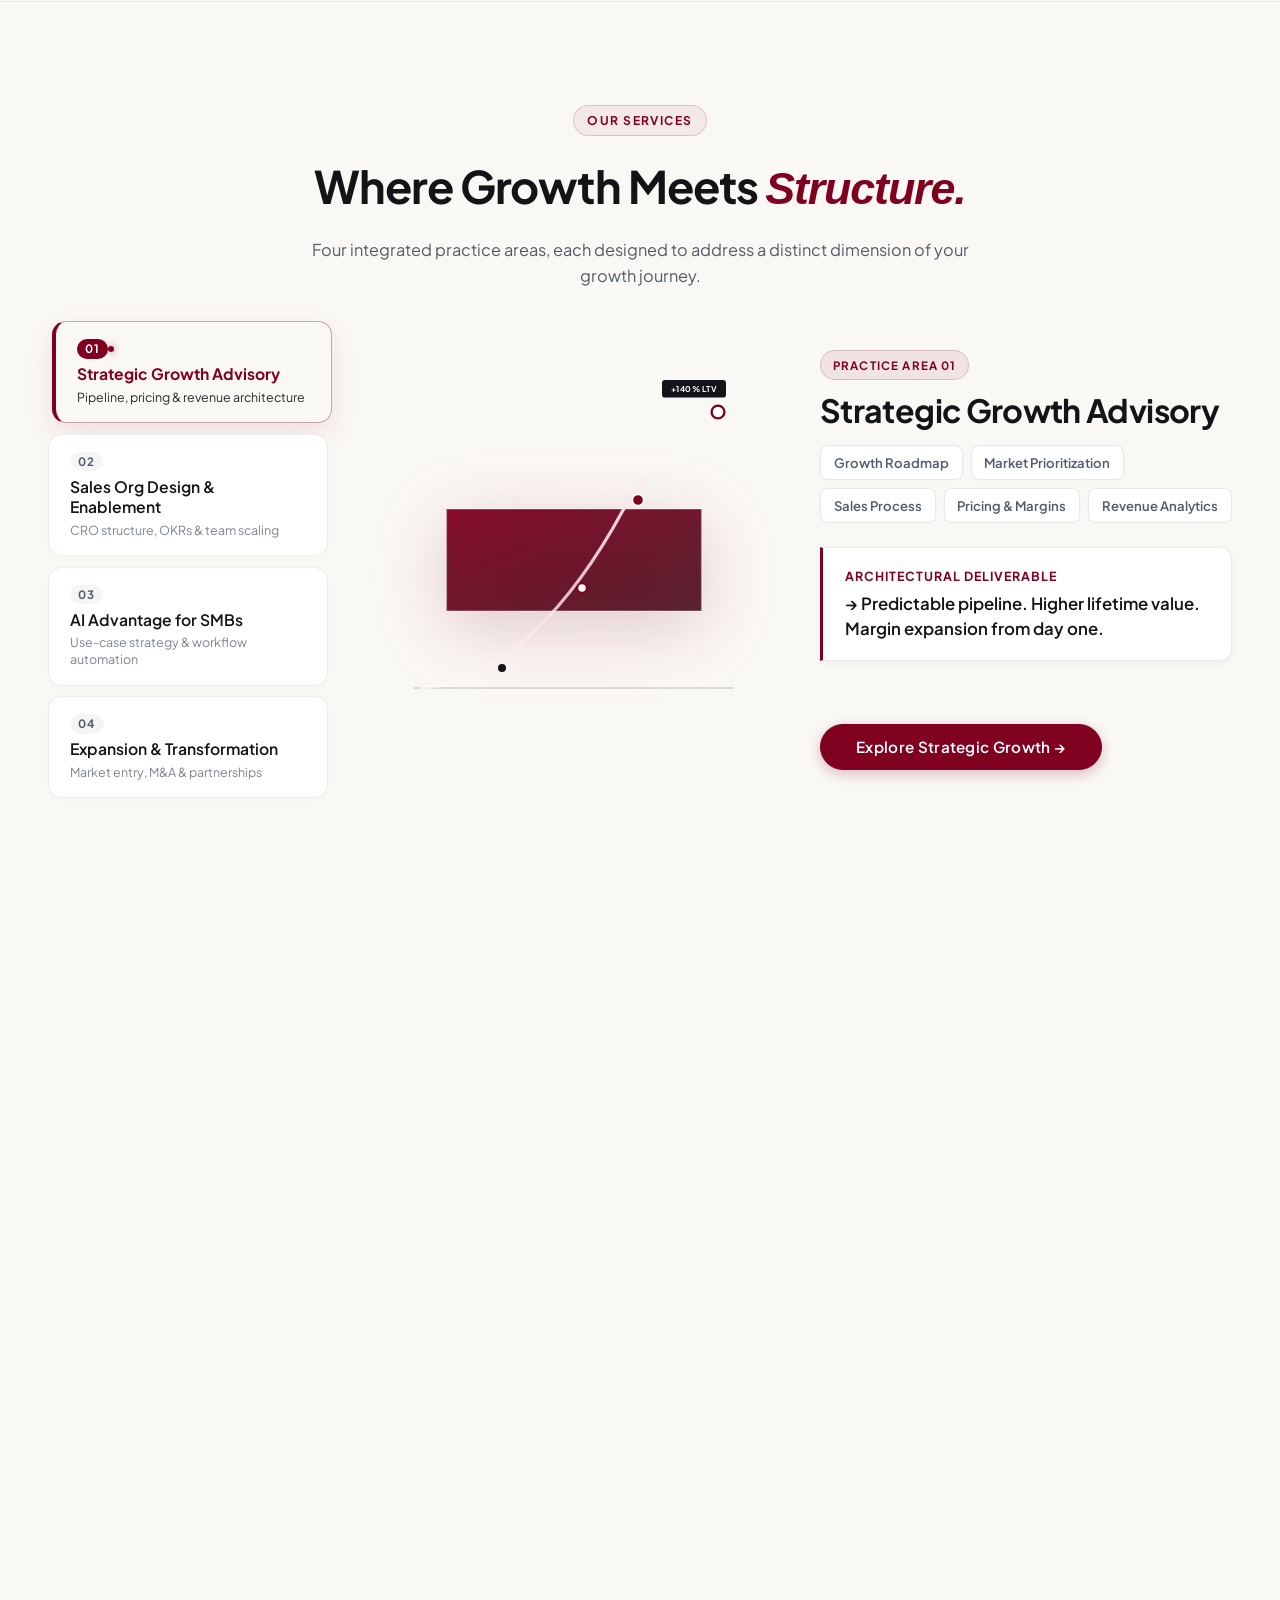
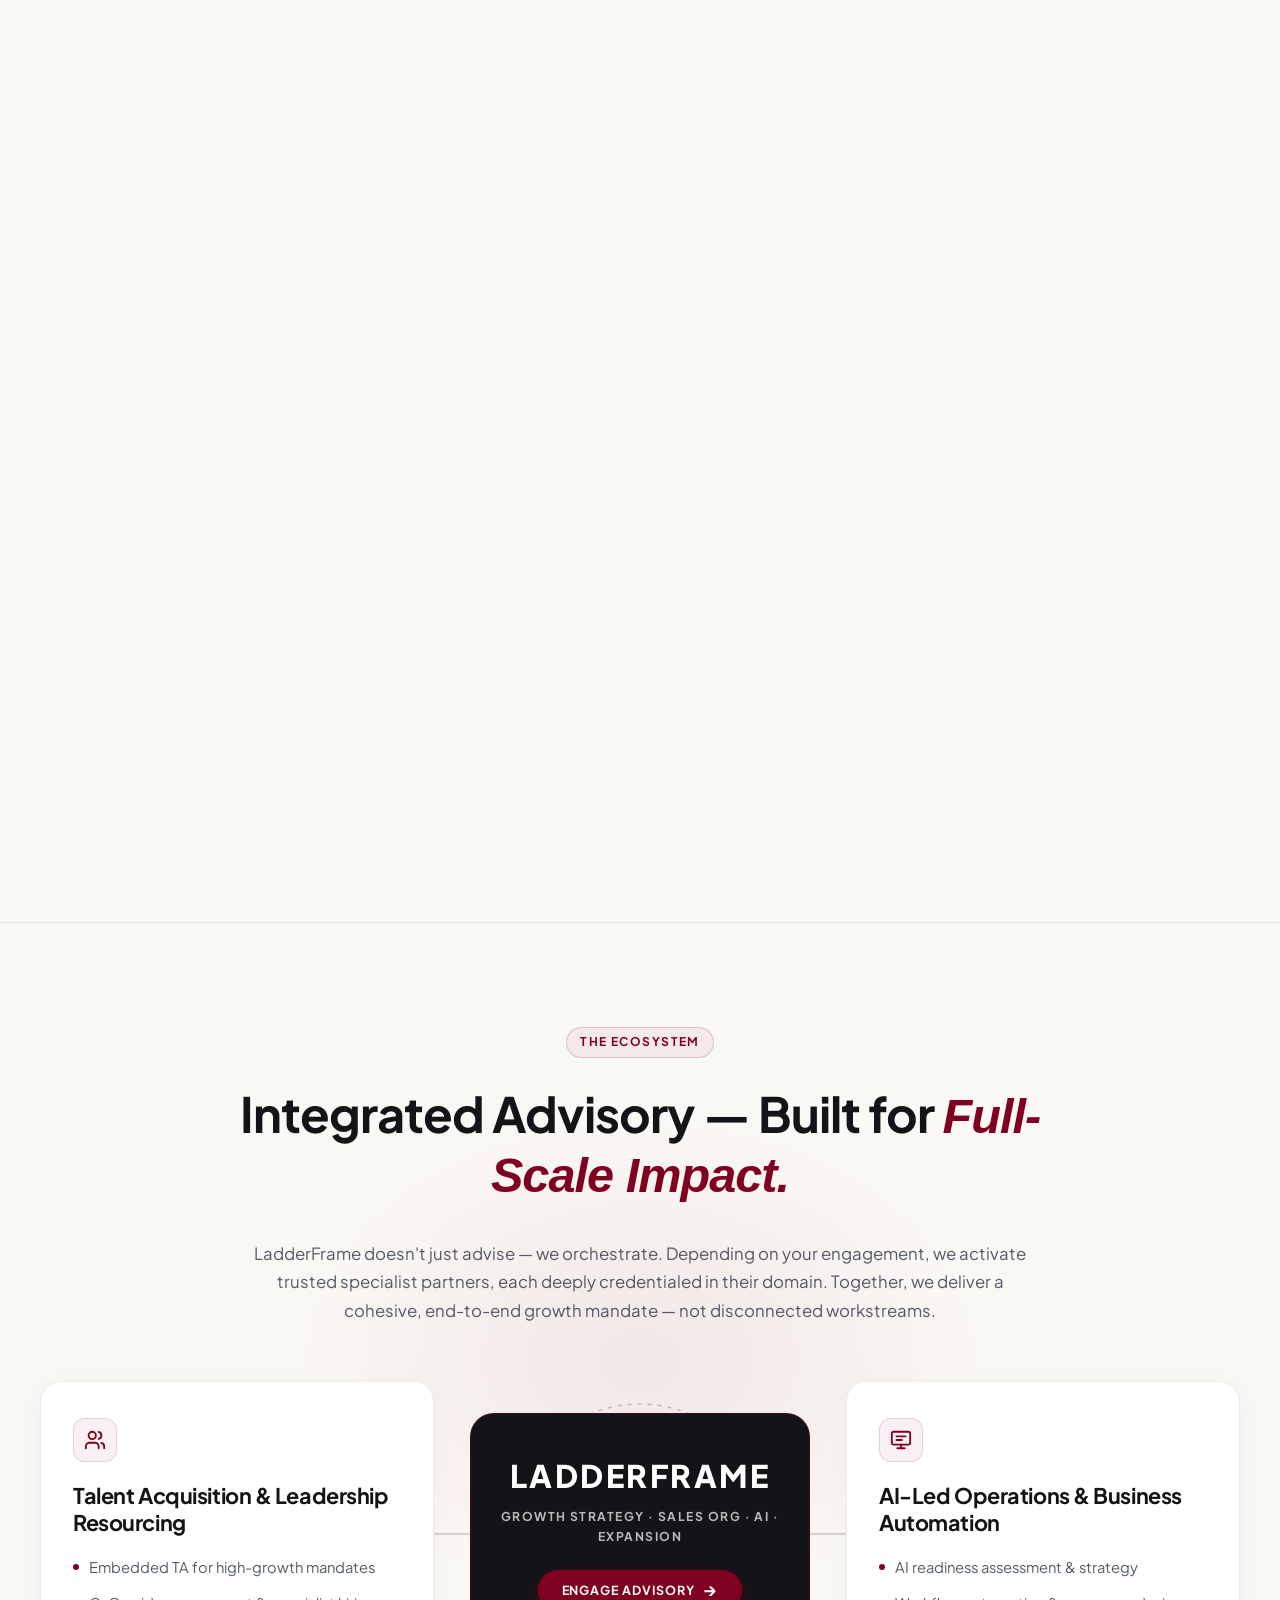
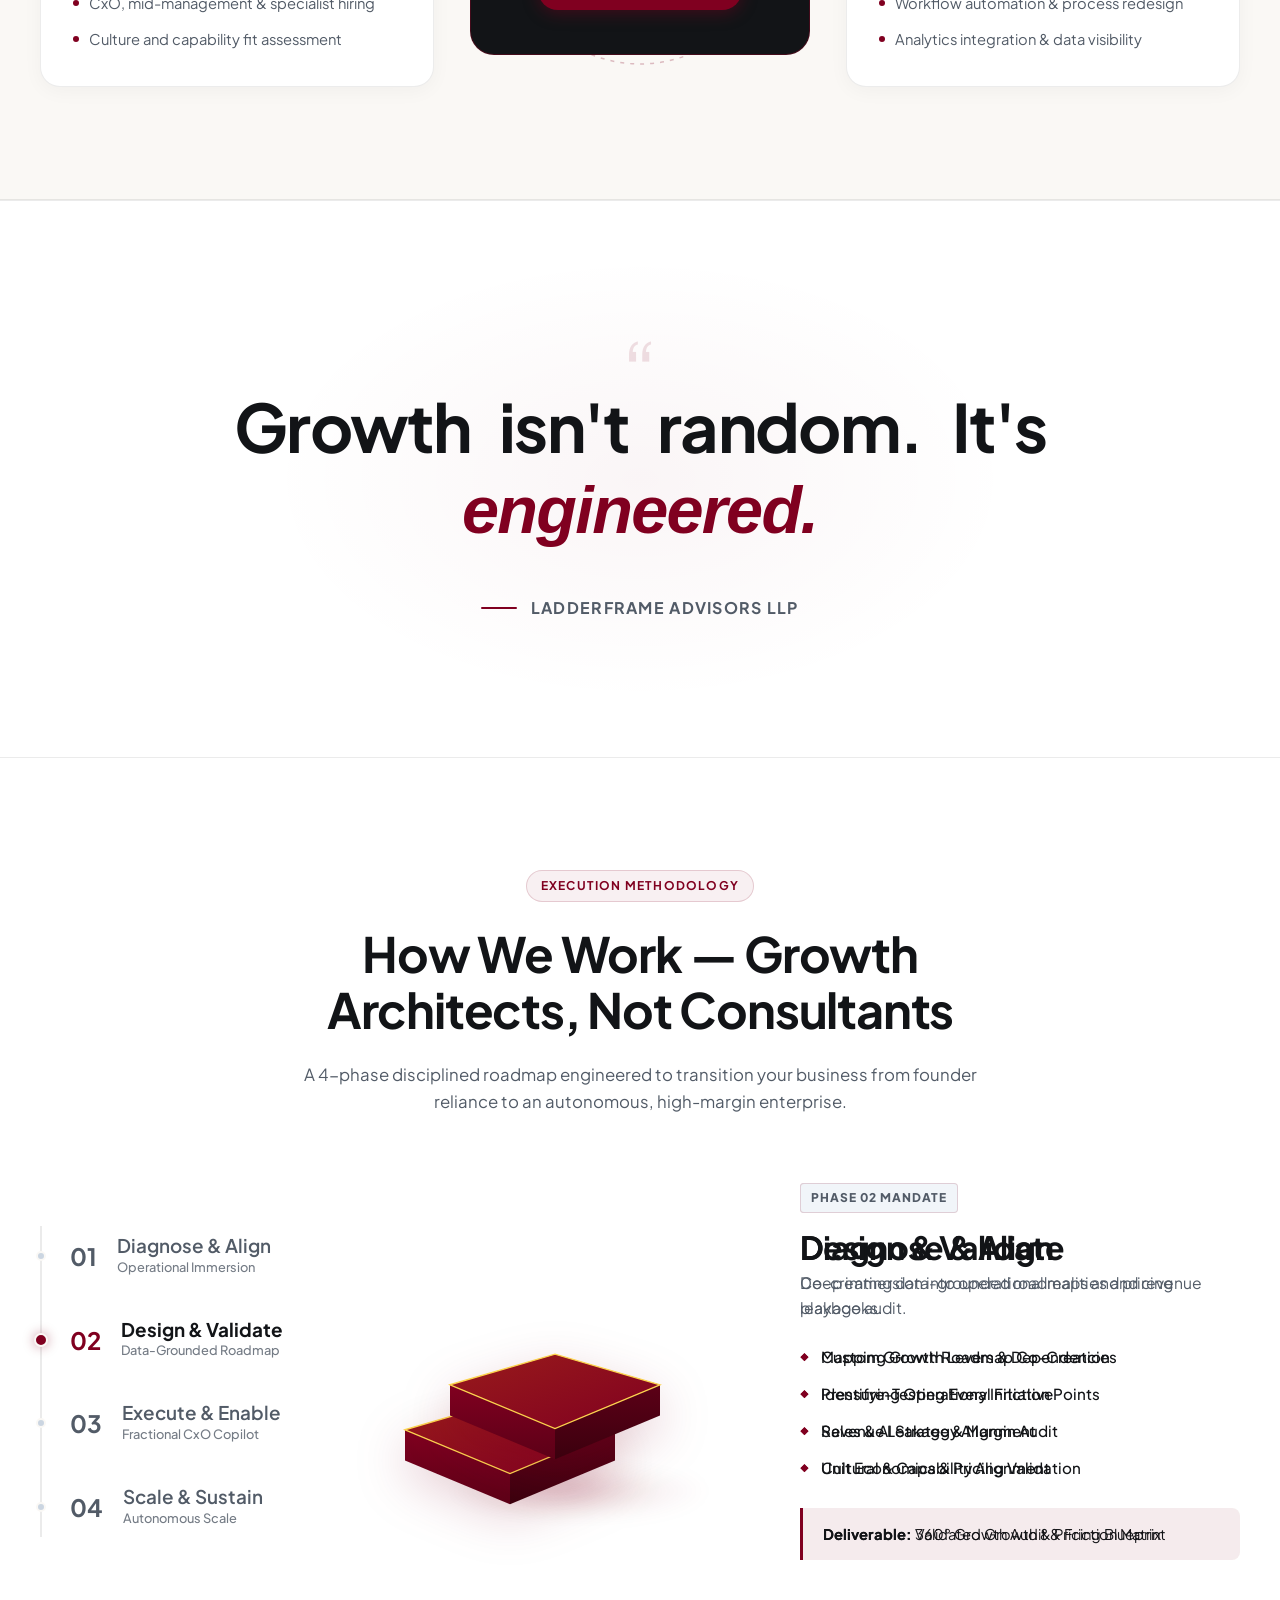
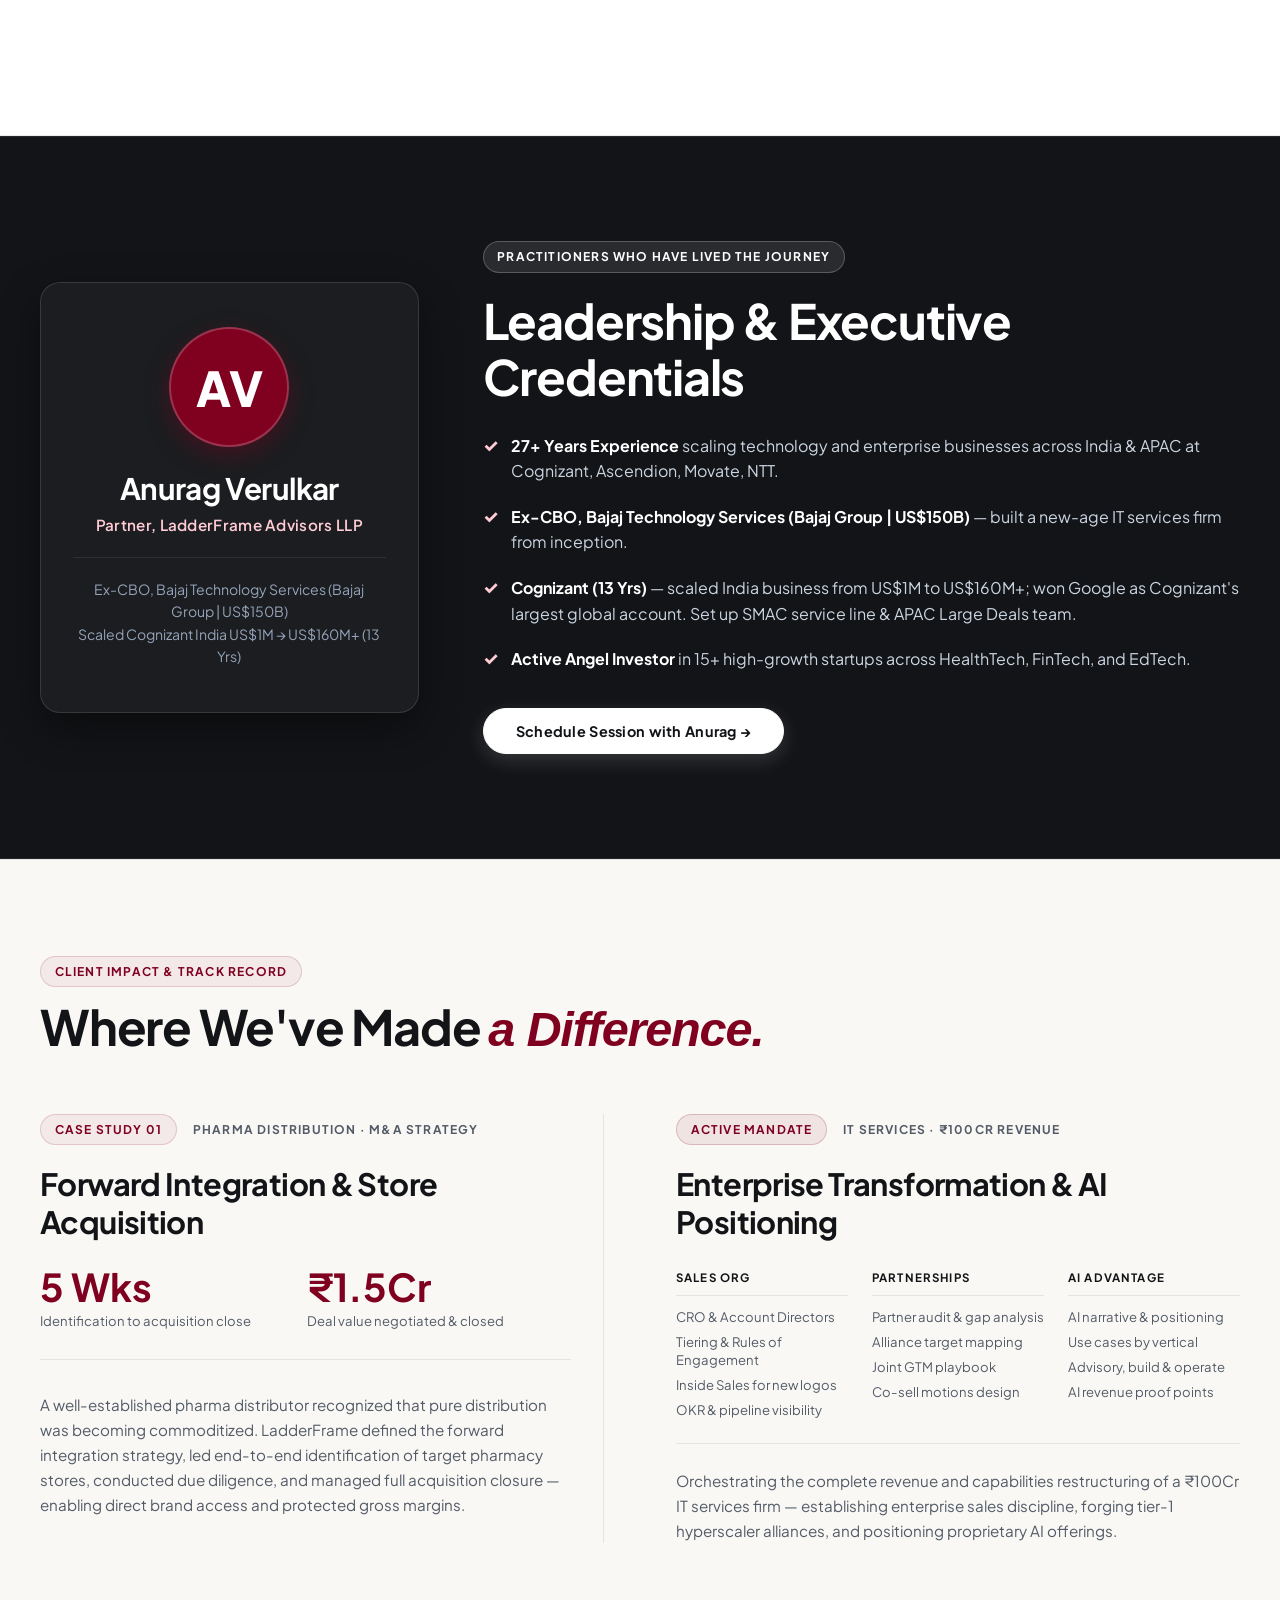
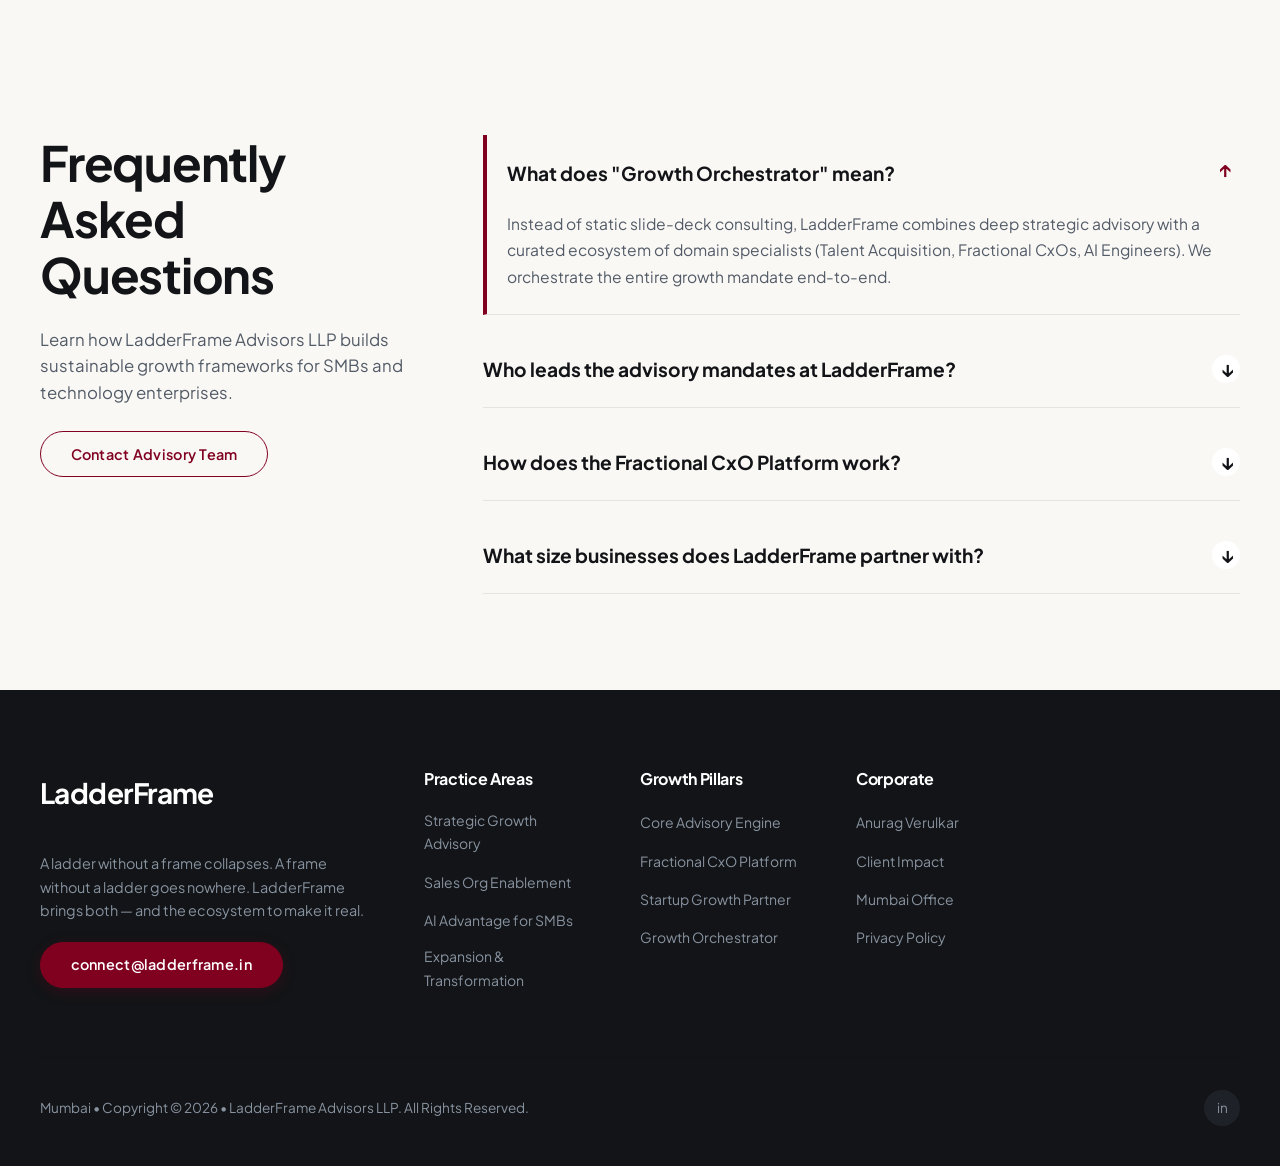
==== commit 6f1c3a06: "feat: harmonize universal color palette, fix leadership dark contrast, remove pulse dots, and polish" ====
--- a/index.html
+++ b/index.html
@@ -515,7 +515,7 @@
       <div class="container">
         <div class="duality-wrapper">
           <div class="top-banner-badge" style="margin-bottom: 2rem;">
-            <span class="badge-pulse-dot"></span> THE PRINCIPLE
+            THE PRINCIPLE
           </div>
           
           <h2 class="duality-text" aria-label="A ladder without a frame collapses. A frame without a ladder goes nowhere.">
@@ -547,7 +547,7 @@
           
           <!-- Header -->
           <div class="section-header animate-on-scroll" style="margin-bottom: 2rem; text-align: center;">
-            <span class="top-banner-badge" style="margin-bottom: 0.5rem; text-transform: uppercase; font-size: 0.75rem; letter-spacing: 0.12em; background: rgba(128, 0, 32, 0.06); color: var(--accent-gold); border: 1px solid rgba(128, 0, 32, 0.18);"><span class="badge-pulse-dot"></span> OUR SERVICES</span>
+            <span class="top-banner-badge" style="margin-bottom: 0.5rem; text-transform: uppercase; font-size: 0.75rem; letter-spacing: 0.12em; background: rgba(128, 0, 32, 0.06); color: var(--accent-gold); border: 1px solid rgba(128, 0, 32, 0.18);">OUR SERVICES</span>
             <h2 class="heading-lg" style="font-family: var(--font-heading); font-size: clamp(2.2rem, 3.5vw, 3rem); margin-bottom: 0.4rem; font-weight: 700; color: var(--primary);">
               Where Growth Meets <em>Structure.</em>
             </h2>
@@ -864,7 +864,7 @@
         <!-- Section Header -->
         <div class="section-header animate-on-scroll" style="margin: 0 auto 3.5rem; text-align: center; max-width: 880px;">
           <span class="top-banner-badge" style="margin-bottom: 0.75rem; text-transform: uppercase; font-size: 0.75rem; letter-spacing: 0.12em; background: rgba(128, 0, 32, 0.06); color: var(--accent-gold); border: 1px solid rgba(128, 0, 32, 0.18);">
-            <span class="badge-pulse-dot"></span> THE ECOSYSTEM
+            THE ECOSYSTEM
           </span>
           <h2 class="heading-lg" style="font-family: var(--font-heading); font-size: clamp(2.2rem, 3.8vw, 3.2rem); margin-bottom: 1.25rem; font-weight: 700; color: var(--primary); line-height: 1.15; letter-spacing: -0.02em;">
             Integrated Advisory — Built for <em>Full-Scale Impact.</em>
@@ -1172,44 +1172,54 @@
     </section>
 
     <!-- LEADERSHIP SPOTLIGHT (ANURAG VERULKAR) -->
-    <section class="insights-section" id="leadership" style="background: var(--primary); color: #ffffff;">
+    <section class="insights-section" id="leadership" style="background: #121417; color: #ffffff; padding: 6.5rem 0; border-top: 1px solid rgba(255, 255, 255, 0.08); border-bottom: 1px solid rgba(255, 255, 255, 0.08);">
       <div class="container">
         <div style="display: grid; grid-template-columns: 1fr 2fr; gap: 4rem; align-items: center;">
-          <div style="background: #1e293b; border-radius: 20px; padding: 2.5rem; border: 1px solid rgba(217, 119, 6, 0.3); text-align: center;">
-            <div style="width: 120px; height: 120px; border-radius: 50%; background: var(--accent-gold); color: #ffffff; display: flex; align-items: center; justify-content: center; font-size: 3rem; font-weight: 800; margin: 0 auto 1.5rem; font-family: var(--font-heading);">
+          
+          <!-- Left Executive Profile Card -->
+          <div style="background: rgba(255, 255, 255, 0.04); border-radius: 20px; padding: 2.75rem 2rem; border: 1px solid rgba(255, 255, 255, 0.12); text-align: center; box-shadow: 0 16px 40px rgba(0, 0, 0, 0.4);">
+            <div style="width: 120px; height: 120px; border-radius: 50%; background: #800020; color: #ffffff; display: flex; align-items: center; justify-content: center; font-size: 3rem; font-weight: 800; margin: 0 auto 1.5rem; font-family: var(--font-heading); box-shadow: 0 8px 24px rgba(128, 0, 32, 0.4); border: 2px solid rgba(255, 255, 255, 0.2);">
               AV
             </div>
-            <h3 style="font-size: 1.75rem; color: #ffffff;">Anurag Verulkar</h3>
-            <p style="color: var(--accent-gold); font-weight: 600; margin-bottom: 1rem;">Partner, LadderFrame Advisors LLP</p>
-            <div style="font-size: 0.85rem; color: #94a3b8;">
+            <h3 style="font-size: 1.85rem; color: #ffffff; font-family: var(--font-heading); margin-bottom: 0.35rem; font-weight: 700;">Anurag Verulkar</h3>
+            <p style="color: #ffccd5; font-weight: 600; margin-bottom: 1.25rem; font-size: 0.95rem; letter-spacing: 0.02em;">Partner, LadderFrame Advisors LLP</p>
+            <div style="font-size: 0.88rem; color: #94a3b8; line-height: 1.6; border-top: 1px solid rgba(255, 255, 255, 0.08); padding-top: 1.25rem;">
               Ex-CBO, Bajaj Technology Services (Bajaj Group | US$150B)<br>
               Scaled Cognizant India US$1M → US$160M+ (13 Yrs)
             </div>
           </div>
 
+          <!-- Right Credentials Breakdown -->
           <div>
-            <span class="top-banner-badge" style="background: rgba(217, 119, 6, 0.2); color: var(--accent-gold); margin-bottom: 1rem;">Practitioners Who Have Lived the Journey</span>
-            <h2 class="heading-lg" style="color: #ffffff; margin-bottom: 1.5rem;">Leadership & Executive Credentials</h2>
-            <ul style="list-style: none; display: flex; flex-direction: column; gap: 1rem; color: #cbd5e1; font-size: 1rem;">
-              <li style="display: flex; gap: 0.75rem;">
-                <span style="color: var(--accent-gold); font-weight: 800;">✓</span>
-                <span><strong>27+ Years Experience</strong> scaling technology and enterprise businesses across India & APAC at Cognizant, Ascendion, Movate, NTT.</span>
+            <span class="top-banner-badge" style="background: rgba(255, 255, 255, 0.1); color: #ffffff; border: 1px solid rgba(255, 255, 255, 0.22); margin-bottom: 1.25rem; text-transform: uppercase; font-size: 0.75rem; letter-spacing: 0.1em; font-weight: 700;">
+              Practitioners Who Have Lived the Journey
+            </span>
+            <h2 class="heading-lg" style="color: #ffffff; margin-bottom: 1.75rem; font-family: var(--font-heading); font-size: clamp(2.2rem, 3.8vw, 3.2rem); font-weight: 700; line-height: 1.15;">Leadership & Executive Credentials</h2>
+            
+            <ul style="list-style: none; display: flex; flex-direction: column; gap: 1.25rem; color: #cbd5e1; font-size: 1rem; padding: 0; margin: 0 0 2.25rem;">
+              <li style="display: flex; gap: 0.85rem; align-items: flex-start;">
+                <span style="color: #ffccd5; font-weight: 800; font-size: 1.1rem; line-height: 1.4;">✓</span>
+                <span style="line-height: 1.6;"><strong style="color: #ffffff;">27+ Years Experience</strong> scaling technology and enterprise businesses across India & APAC at Cognizant, Ascendion, Movate, NTT.</span>
               </li>
-              <li style="display: flex; gap: 0.75rem;">
-                <span style="color: var(--accent-gold); font-weight: 800;">✓</span>
-                <span><strong>Ex-CBO, Bajaj Technology Services (Bajaj Group | US$150B)</strong> — built a new-age IT services firm from inception.</span>
+              <li style="display: flex; gap: 0.85rem; align-items: flex-start;">
+                <span style="color: #ffccd5; font-weight: 800; font-size: 1.1rem; line-height: 1.4;">✓</span>
+                <span style="line-height: 1.6;"><strong style="color: #ffffff;">Ex-CBO, Bajaj Technology Services (Bajaj Group | US$150B)</strong> — built a new-age IT services firm from inception.</span>
               </li>
-              <li style="display: flex; gap: 0.75rem;">
-                <span style="color: var(--accent-gold); font-weight: 800;">✓</span>
-                <span><strong>Cognizant (13 Yrs)</strong> — scaled India business from US$1M to US$160M+; won Google as Cognizant's largest global account. Set up SMAC service line & APAC Large Deals team.</span>
+              <li style="display: flex; gap: 0.85rem; align-items: flex-start;">
+                <span style="color: #ffccd5; font-weight: 800; font-size: 1.1rem; line-height: 1.4;">✓</span>
+                <span style="line-height: 1.6;"><strong style="color: #ffffff;">Cognizant (13 Yrs)</strong> — scaled India business from US$1M to US$160M+; won Google as Cognizant's largest global account. Set up SMAC service line & APAC Large Deals team.</span>
               </li>
-              <li style="display: flex; gap: 0.75rem;">
-                <span style="color: var(--accent-gold); font-weight: 800;">✓</span>
-                <span><strong>Active Angel Investor</strong> in 15+ high-growth startups across HealthTech, FinTech, and EdTech.</span>
+              <li style="display: flex; gap: 0.85rem; align-items: flex-start;">
+                <span style="color: #ffccd5; font-weight: 800; font-size: 1.1rem; line-height: 1.4;">✓</span>
+                <span style="line-height: 1.6;"><strong style="color: #ffffff;">Active Angel Investor</strong> in 15+ high-growth startups across HealthTech, FinTech, and EdTech.</span>
               </li>
             </ul>
-            <button class="btn btn-gold" data-open-drawer style="margin-top: 2rem;">Schedule Session with Anurag</button>
-          </div>
+            
+            <button class="btn" data-open-drawer style="background: #ffffff; color: #121417; border-color: #ffffff; font-weight: 700; padding: 0 2rem; box-shadow: 0 6px 20px rgba(255, 255, 255, 0.15);">
+              Schedule Session with Anurag →
+            </button>
+          </div>
+
         </div>
       </div>
     </section>
--- a/styles.css
+++ b/styles.css
@@ -327,7 +327,7 @@
   left: 0;
   width: 28px;
   height: 28px;
-  border: 1.5px solid rgba(154, 107, 50, 0.5);
+  border: 1.5px solid rgba(128, 0, 32, 0.4);
   border-radius: 50%;
   pointer-events: none;
   z-index: 99998;
@@ -344,7 +344,7 @@
   width: 40px;
   height: 40px;
   border-color: var(--accent-gold);
-  background-color: rgba(154, 107, 50, 0.08);
+  background-color: rgba(128, 0, 32, 0.08);
 }
 
 @media (max-width: 991px), (pointer: coarse) {
@@ -360,7 +360,7 @@
   top: 0;
   left: 0;
   height: 3px;
-  background: linear-gradient(to right, #0f172a, #d97706, #f59e0b);
+  background: linear-gradient(to right, #800020, #a00028, #ffccd5);
   width: 0%;
   z-index: 2000;
   transition: width 0.1s linear;
@@ -532,7 +532,7 @@
   background-color: var(--accent-gold);
   color: var(--bg-white);
   transform: translateY(-3px);
-  box-shadow: 0 8px 24px rgba(217, 119, 6, 0.35);
+  box-shadow: 0 8px 24px rgba(128, 0, 32, 0.35);
 }
 
 .btn-outline {
@@ -1174,7 +1174,7 @@
 
 .vestox-tab-card:hover {
   box-shadow: 0 16px 40px rgba(18, 20, 23, 0.08);
-  border-color: rgba(154, 107, 50, 0.35);
+  border-color: rgba(128, 0, 32, 0.25);
   transform: translateY(-6px);
 }
 
@@ -1219,8 +1219,8 @@
 
 .vestox-tab-card:hover .vestox-chart-widget {
   transform: translateY(-4px) scale(1.02);
-  box-shadow: 0 10px 24px rgba(154, 107, 50, 0.12);
-  border-color: rgba(154, 107, 50, 0.25);
+  box-shadow: 0 10px 24px rgba(128, 0, 32, 0.1);
+  border-color: rgba(128, 0, 32, 0.2);
 }
 
 .vestox-chart-stat {
@@ -1933,7 +1933,7 @@
 
 .iso-step-btn:hover {
   transform: translateY(-4px);
-  border-color: rgba(154, 107, 50, 0.4);
+  border-color: rgba(128, 0, 32, 0.35);
   color: var(--primary);
   background-color: #ffffff;
 }
@@ -1978,7 +1978,7 @@
 .news-card:hover {
   transform: translateY(-8px);
   box-shadow: var(--shadow-md);
-  border-color: rgba(217, 119, 6, 0.25);
+  border-color: rgba(128, 0, 32, 0.25);
 }
 
 .news-thumb-wrapper {
@@ -2101,7 +2101,7 @@
   left: -50%;
   width: 200%;
   height: 200%;
-  background: linear-gradient(60deg, transparent, rgba(217, 119, 6, 0.08), transparent);
+  background: linear-gradient(60deg, transparent, rgba(128, 0, 32, 0.08), transparent);
   transform: rotate(30deg) translateX(-100%);
   transition: transform 0.6s ease;
 }
@@ -2307,7 +2307,7 @@
 .form-control:focus {
   outline: none;
   border-color: var(--accent-gold);
-  box-shadow: 0 0 0 3px rgba(217, 119, 6, 0.18);
+  box-shadow: 0 0 0 3px rgba(128, 0, 32, 0.18);
   transform: translateY(-1px);
 }
 
@@ -2687,7 +2687,7 @@
 
 .vestox-tab-card-stack:hover {
   box-shadow: 0 24px 60px rgba(18, 20, 23, 0.12);
-  border-color: rgba(154, 107, 50, 0.3);
+  border-color: rgba(128, 0, 32, 0.25);
 }
 
 .pillar-card-1 { z-index: 10; }
@@ -3289,18 +3289,7 @@
 
 /* Badge Pulse Dot */
 .badge-pulse-dot {
-  display: inline-block;
-  width: 6px;
-  height: 6px;
-  border-radius: 50%;
-  background: var(--accent-gold);
-  margin-right: 0.4rem;
-  box-shadow: 0 0 6px var(--accent-gold);
-  animation: badgeDotPulse 1.8s infinite;
-}
-@keyframes badgeDotPulse {
-  0%, 100% { transform: scale(1); opacity: 1; }
-  50% { transform: scale(1.4); opacity: 0.5; }
+  display: none !important;
 }
 
 /* --- EXECUTIVE CARD TABS STYLING --- */
